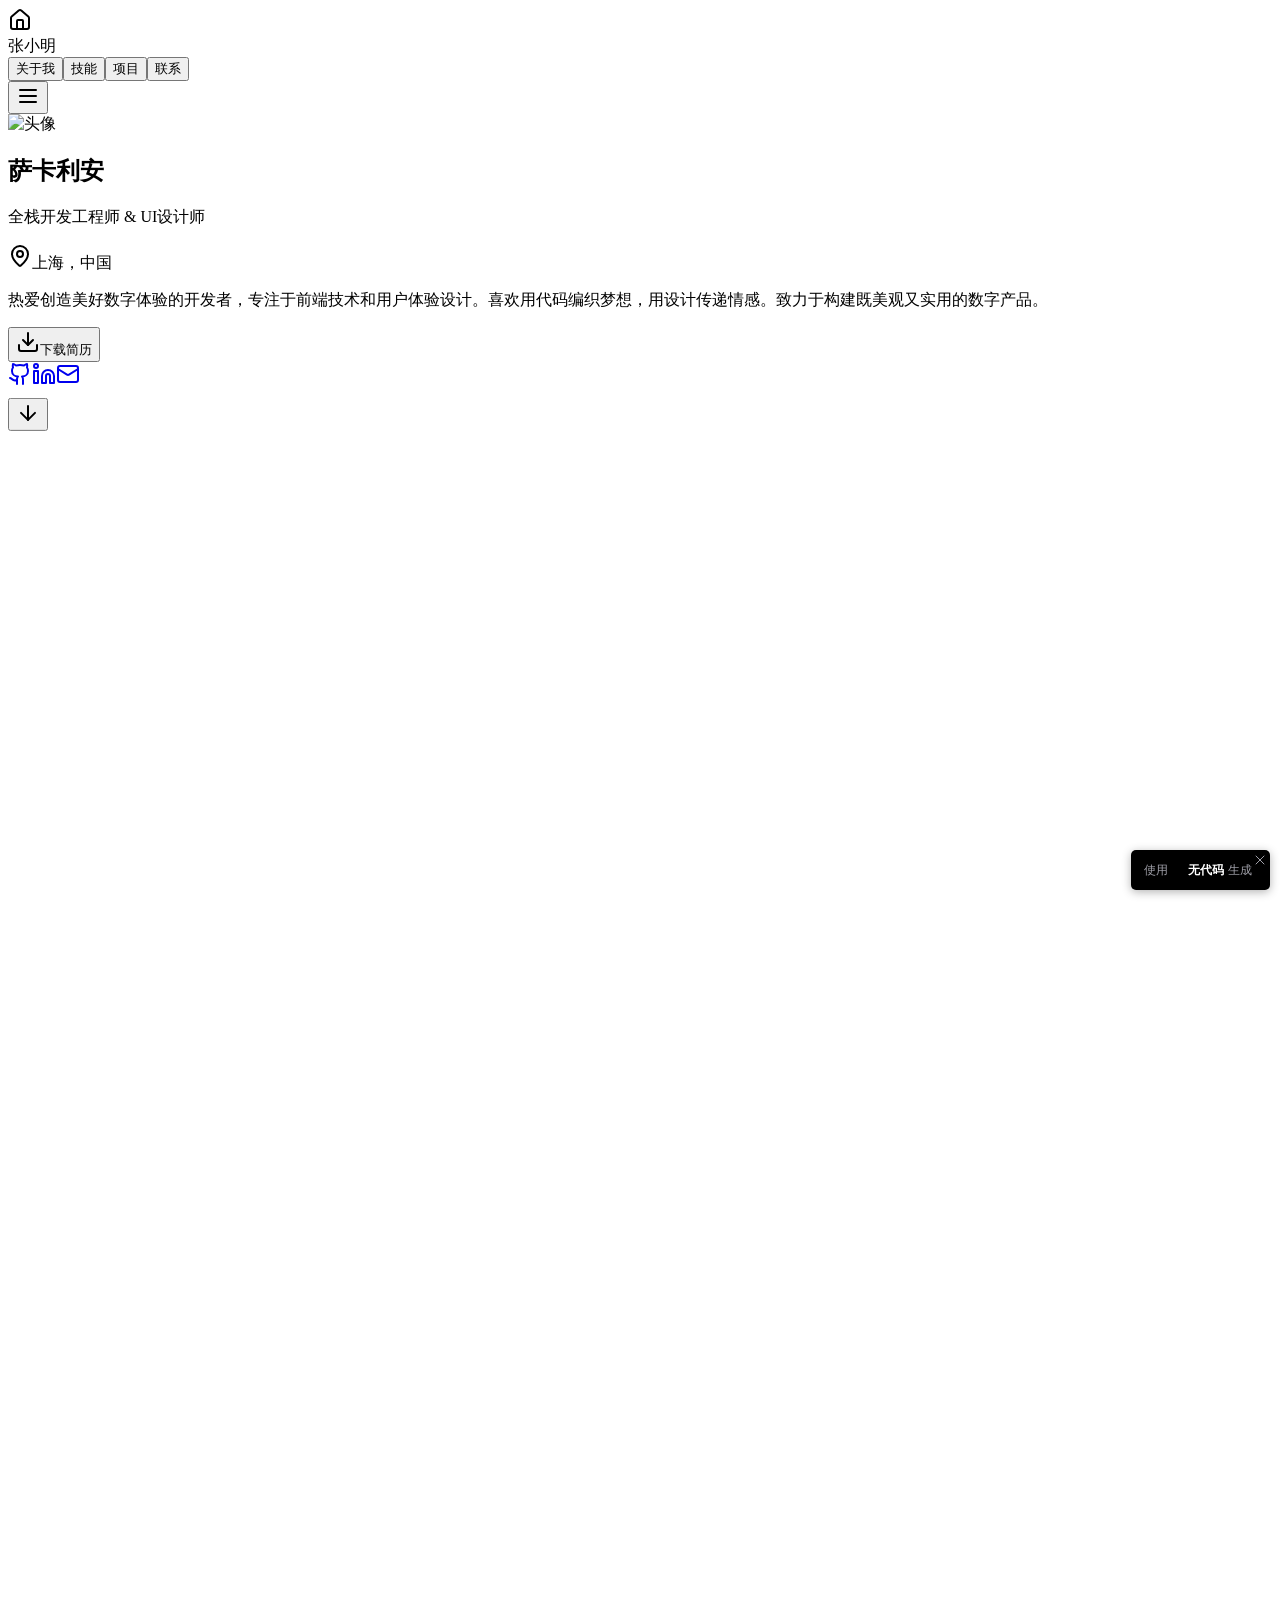
==== main/index.html @ 251f39d4 "Add files via upload" ====
<!DOCTYPE html>
<!-- saved from url=(0027)https://g4hggq.nocode.host/ -->
<html lang="zh-CN"><script id="allow-copy_script">(function agent() {
    let unlock = false
    document.addEventListener('allow_copy', (event) => {
      unlock = event.detail.unlock
    })

    const copyEvents = [
      'copy',
      'cut',
      'contextmenu',
      'selectstart',
      'mousedown',
      'mouseup',
      'mousemove',
      'keydown',
      'keypress',
      'keyup',
    ]
    const rejectOtherHandlers = (e) => {
      if (unlock) {
        e.stopPropagation()
        if (e.stopImmediatePropagation) e.stopImmediatePropagation()
      }
    }
    copyEvents.forEach((evt) => {
      document.documentElement.addEventListener(evt, rejectOtherHandlers, {
        capture: true,
      })
    })
  })()</script><head><meta http-equiv="Content-Type" content="text/html; charset=UTF-8">
    
    <meta name="viewport" content="width=device-width, initial-scale=1, maximum-scale=1, user-scalable=no, viewport-fit=cover">
    <title _msttexthash="11333855" _msthash="0">个人主页</title>
    <meta property="og:title" content="个人主页">
    <meta property="og:image" content="https://s3plus.meituan.net/nocode-external/assets/nocode-logo.png">
    <meta property="og:description" content="一句话，呈所想。作品使用 NoCode 生成。">
    <link rel="icon" type="image/png" href="./个人主页_files/nocode-logo.png">
    <link rel="apple-touch-icon" href="./个人主页_files/nocode-logo.png">
    <link rel="shortcut icon" href="./个人主页_files/nocode-logo.png">
    <script type="module" crossorigin="" src="./个人主页_files/index-BTO2nMIP.js.下载"></script>
    <link rel="stylesheet" crossorigin="" href="./个人主页_files/index-o7tXmU9t.css">
  
              <script>"use strict";!function(u,d){var t="owl",e="_Owl_",n="Owl",r="start",c="error",p="on"+c,f=u[p],h="addEventListener",l="attachEvent",v="isReady",b="dataSet";u[t]=u[t]||function(){try{u[t].q=u[t].q||[];var e=[].slice.call(arguments);e[0]===r?u[n]&&u[n][r]?u[n][r](e[1]):u[t].q.unshift(e):u[t].q.push(e)}catch(e){}},u[e]=u[e]||{preTasks:[],pageData:[],use:function(e,t){this[v]?u[n][e](t):this.preTasks.push({api:e,data:[t]})},run:function(t){if(!(t=this).runned){t.runned=!0,t[b]=[],u[p]=function(){t[v]||t[b].push({type:"jsError",data:arguments}),f&&f.apply(u,arguments)},u[h]&&u[h]("unhandledrejection",function(e){t[v]||t[b].push({type:"jsError",data:[e]})});var e=function(e){!t[v]&&e&&t[b].push({type:"resError",data:[e]})};u[h]?u[h](c,e,!0):u[l]&&u[l](p,e);var n="MutationObserver",r=u[n]||u["WebKit"+n]||u["Moz"+n],a=u.performance||u.WebKitPerformance,s="disableMutaObserver";if(r&&a&&a.now)try{var i=-1,o=u.navigator.userAgent;-1<o.indexOf("compatible")&&-1<o.indexOf("MSIE")?(new RegExp("MSIE (\d+\.\d+);").test(o),i=parseFloat(RegExp.$1)):-1<o.indexOf("Trident")&&-1<o.indexOf("rv:11.0")&&(i=11),-1!==i&&i<=11?t[s]=!0:(t.observer=new r(function(e){t.pageData.push({mutations:e,startTime:a.now()})})).observe(d,{childList:!0,subtree:!0})}catch(e){}else t[s]=!0}}},u[e].runned||u[e].run()}(window,document);</script>
              
    <script>
    window.NOCODE_ARTWORK_INFO = {
    deployEnv: 'prod',
    chatId: 'ge3ew1sst5ifjqzf',
    artworkDeployId: 'g4hggq_fe7e3ac',
    distributionMode: 'external'
    };
    </script>
<script src="./个人主页_files/nocode-runtime.js.下载"></script><style type="text/css">:where(html[dir="ltr"]),:where([data-sonner-toaster][dir="ltr"]){--toast-icon-margin-start: -3px;--toast-icon-margin-end: 4px;--toast-svg-margin-start: -1px;--toast-svg-margin-end: 0px;--toast-button-margin-start: auto;--toast-button-margin-end: 0;--toast-close-button-start: 0;--toast-close-button-end: unset;--toast-close-button-transform: translate(-35%, -35%)}:where(html[dir="rtl"]),:where([data-sonner-toaster][dir="rtl"]){--toast-icon-margin-start: 4px;--toast-icon-margin-end: -3px;--toast-svg-margin-start: 0px;--toast-svg-margin-end: -1px;--toast-button-margin-start: 0;--toast-button-margin-end: auto;--toast-close-button-start: unset;--toast-close-button-end: 0;--toast-close-button-transform: translate(35%, -35%)}:where([data-sonner-toaster]){position:fixed;width:var(--width);font-family:ui-sans-serif,system-ui,-apple-system,BlinkMacSystemFont,Segoe UI,Roboto,Helvetica Neue,Arial,Noto Sans,sans-serif,Apple Color Emoji,Segoe UI Emoji,Segoe UI Symbol,Noto Color Emoji;--gray1: hsl(0, 0%, 99%);--gray2: hsl(0, 0%, 97.3%);--gray3: hsl(0, 0%, 95.1%);--gray4: hsl(0, 0%, 93%);--gray5: hsl(0, 0%, 90.9%);--gray6: hsl(0, 0%, 88.7%);--gray7: hsl(0, 0%, 85.8%);--gray8: hsl(0, 0%, 78%);--gray9: hsl(0, 0%, 56.1%);--gray10: hsl(0, 0%, 52.3%);--gray11: hsl(0, 0%, 43.5%);--gray12: hsl(0, 0%, 9%);--border-radius: 8px;box-sizing:border-box;padding:0;margin:0;list-style:none;outline:none;z-index:999999999;transition:transform .4s ease}:where([data-sonner-toaster][data-lifted="true"]){transform:translateY(-10px)}@media (hover: none) and (pointer: coarse){:where([data-sonner-toaster][data-lifted="true"]){transform:none}}:where([data-sonner-toaster][data-x-position="right"]){right:var(--offset-right)}:where([data-sonner-toaster][data-x-position="left"]){left:var(--offset-left)}:where([data-sonner-toaster][data-x-position="center"]){left:50%;transform:translate(-50%)}:where([data-sonner-toaster][data-y-position="top"]){top:var(--offset-top)}:where([data-sonner-toaster][data-y-position="bottom"]){bottom:var(--offset-bottom)}:where([data-sonner-toast]){--y: translateY(100%);--lift-amount: calc(var(--lift) * var(--gap));z-index:var(--z-index);position:absolute;opacity:0;transform:var(--y);filter:blur(0);touch-action:none;transition:transform .4s,opacity .4s,height .4s,box-shadow .2s;box-sizing:border-box;outline:none;overflow-wrap:anywhere}:where([data-sonner-toast][data-styled="true"]){padding:16px;background:var(--normal-bg);border:1px solid var(--normal-border);color:var(--normal-text);border-radius:var(--border-radius);box-shadow:0 4px 12px #0000001a;width:var(--width);font-size:13px;display:flex;align-items:center;gap:6px}:where([data-sonner-toast]:focus-visible){box-shadow:0 4px 12px #0000001a,0 0 0 2px #0003}:where([data-sonner-toast][data-y-position="top"]){top:0;--y: translateY(-100%);--lift: 1;--lift-amount: calc(1 * var(--gap))}:where([data-sonner-toast][data-y-position="bottom"]){bottom:0;--y: translateY(100%);--lift: -1;--lift-amount: calc(var(--lift) * var(--gap))}:where([data-sonner-toast]) :where([data-description]){font-weight:400;line-height:1.4;color:inherit}:where([data-sonner-toast]) :where([data-title]){font-weight:500;line-height:1.5;color:inherit}:where([data-sonner-toast]) :where([data-icon]){display:flex;height:16px;width:16px;position:relative;justify-content:flex-start;align-items:center;flex-shrink:0;margin-left:var(--toast-icon-margin-start);margin-right:var(--toast-icon-margin-end)}:where([data-sonner-toast][data-promise="true"]) :where([data-icon])>svg{opacity:0;transform:scale(.8);transform-origin:center;animation:sonner-fade-in .3s ease forwards}:where([data-sonner-toast]) :where([data-icon])>*{flex-shrink:0}:where([data-sonner-toast]) :where([data-icon]) svg{margin-left:var(--toast-svg-margin-start);margin-right:var(--toast-svg-margin-end)}:where([data-sonner-toast]) :where([data-content]){display:flex;flex-direction:column;gap:2px}[data-sonner-toast][data-styled=true] [data-button]{border-radius:4px;padding-left:8px;padding-right:8px;height:24px;font-size:12px;color:var(--normal-bg);background:var(--normal-text);margin-left:var(--toast-button-margin-start);margin-right:var(--toast-button-margin-end);border:none;cursor:pointer;outline:none;display:flex;align-items:center;flex-shrink:0;transition:opacity .4s,box-shadow .2s}:where([data-sonner-toast]) :where([data-button]):focus-visible{box-shadow:0 0 0 2px #0006}:where([data-sonner-toast]) :where([data-button]):first-of-type{margin-left:var(--toast-button-margin-start);margin-right:var(--toast-button-margin-end)}:where([data-sonner-toast]) :where([data-cancel]){color:var(--normal-text);background:rgba(0,0,0,.08)}:where([data-sonner-toast][data-theme="dark"]) :where([data-cancel]){background:rgba(255,255,255,.3)}:where([data-sonner-toast]) :where([data-close-button]){position:absolute;left:var(--toast-close-button-start);right:var(--toast-close-button-end);top:0;height:20px;width:20px;display:flex;justify-content:center;align-items:center;padding:0;color:var(--gray12);border:1px solid var(--gray4);transform:var(--toast-close-button-transform);border-radius:50%;cursor:pointer;z-index:1;transition:opacity .1s,background .2s,border-color .2s}[data-sonner-toast] [data-close-button]{background:var(--gray1)}:where([data-sonner-toast]) :where([data-close-button]):focus-visible{box-shadow:0 4px 12px #0000001a,0 0 0 2px #0003}:where([data-sonner-toast]) :where([data-disabled="true"]){cursor:not-allowed}:where([data-sonner-toast]):hover :where([data-close-button]):hover{background:var(--gray2);border-color:var(--gray5)}:where([data-sonner-toast][data-swiping="true"]):before{content:"";position:absolute;left:-50%;right:-50%;height:100%;z-index:-1}:where([data-sonner-toast][data-y-position="top"][data-swiping="true"]):before{bottom:50%;transform:scaleY(3) translateY(50%)}:where([data-sonner-toast][data-y-position="bottom"][data-swiping="true"]):before{top:50%;transform:scaleY(3) translateY(-50%)}:where([data-sonner-toast][data-swiping="false"][data-removed="true"]):before{content:"";position:absolute;inset:0;transform:scaleY(2)}:where([data-sonner-toast]):after{content:"";position:absolute;left:0;height:calc(var(--gap) + 1px);bottom:100%;width:100%}:where([data-sonner-toast][data-mounted="true"]){--y: translateY(0);opacity:1}:where([data-sonner-toast][data-expanded="false"][data-front="false"]){--scale: var(--toasts-before) * .05 + 1;--y: translateY(calc(var(--lift-amount) * var(--toasts-before))) scale(calc(-1 * var(--scale)));height:var(--front-toast-height)}:where([data-sonner-toast])>*{transition:opacity .4s}:where([data-sonner-toast][data-expanded="false"][data-front="false"][data-styled="true"])>*{opacity:0}:where([data-sonner-toast][data-visible="false"]){opacity:0;pointer-events:none}:where([data-sonner-toast][data-mounted="true"][data-expanded="true"]){--y: translateY(calc(var(--lift) * var(--offset)));height:var(--initial-height)}:where([data-sonner-toast][data-removed="true"][data-front="true"][data-swipe-out="false"]){--y: translateY(calc(var(--lift) * -100%));opacity:0}:where([data-sonner-toast][data-removed="true"][data-front="false"][data-swipe-out="false"][data-expanded="true"]){--y: translateY(calc(var(--lift) * var(--offset) + var(--lift) * -100%));opacity:0}:where([data-sonner-toast][data-removed="true"][data-front="false"][data-swipe-out="false"][data-expanded="false"]){--y: translateY(40%);opacity:0;transition:transform .5s,opacity .2s}:where([data-sonner-toast][data-removed="true"][data-front="false"]):before{height:calc(var(--initial-height) + 20%)}[data-sonner-toast][data-swiping=true]{transform:var(--y) translateY(var(--swipe-amount-y, 0px)) translate(var(--swipe-amount-x, 0px));transition:none}[data-sonner-toast][data-swiped=true]{user-select:none}[data-sonner-toast][data-swipe-out=true][data-y-position=bottom],[data-sonner-toast][data-swipe-out=true][data-y-position=top]{animation-duration:.2s;animation-timing-function:ease-out;animation-fill-mode:forwards}[data-sonner-toast][data-swipe-out=true][data-swipe-direction=left]{animation-name:swipe-out-left}[data-sonner-toast][data-swipe-out=true][data-swipe-direction=right]{animation-name:swipe-out-right}[data-sonner-toast][data-swipe-out=true][data-swipe-direction=up]{animation-name:swipe-out-up}[data-sonner-toast][data-swipe-out=true][data-swipe-direction=down]{animation-name:swipe-out-down}@keyframes swipe-out-left{0%{transform:var(--y) translate(var(--swipe-amount-x));opacity:1}to{transform:var(--y) translate(calc(var(--swipe-amount-x) - 100%));opacity:0}}@keyframes swipe-out-right{0%{transform:var(--y) translate(var(--swipe-amount-x));opacity:1}to{transform:var(--y) translate(calc(var(--swipe-amount-x) + 100%));opacity:0}}@keyframes swipe-out-up{0%{transform:var(--y) translateY(var(--swipe-amount-y));opacity:1}to{transform:var(--y) translateY(calc(var(--swipe-amount-y) - 100%));opacity:0}}@keyframes swipe-out-down{0%{transform:var(--y) translateY(var(--swipe-amount-y));opacity:1}to{transform:var(--y) translateY(calc(var(--swipe-amount-y) + 100%));opacity:0}}@media (max-width: 600px){[data-sonner-toaster]{position:fixed;right:var(--mobile-offset-right);left:var(--mobile-offset-left);width:100%}[data-sonner-toaster][dir=rtl]{left:calc(var(--mobile-offset-left) * -1)}[data-sonner-toaster] [data-sonner-toast]{left:0;right:0;width:calc(100% - var(--mobile-offset-left) * 2)}[data-sonner-toaster][data-x-position=left]{left:var(--mobile-offset-left)}[data-sonner-toaster][data-y-position=bottom]{bottom:var(--mobile-offset-bottom)}[data-sonner-toaster][data-y-position=top]{top:var(--mobile-offset-top)}[data-sonner-toaster][data-x-position=center]{left:var(--mobile-offset-left);right:var(--mobile-offset-right);transform:none}}[data-sonner-toaster][data-theme=light]{--normal-bg: #fff;--normal-border: var(--gray4);--normal-text: var(--gray12);--success-bg: hsl(143, 85%, 96%);--success-border: hsl(145, 92%, 91%);--success-text: hsl(140, 100%, 27%);--info-bg: hsl(208, 100%, 97%);--info-border: hsl(221, 91%, 91%);--info-text: hsl(210, 92%, 45%);--warning-bg: hsl(49, 100%, 97%);--warning-border: hsl(49, 91%, 91%);--warning-text: hsl(31, 92%, 45%);--error-bg: hsl(359, 100%, 97%);--error-border: hsl(359, 100%, 94%);--error-text: hsl(360, 100%, 45%)}[data-sonner-toaster][data-theme=light] [data-sonner-toast][data-invert=true]{--normal-bg: #000;--normal-border: hsl(0, 0%, 20%);--normal-text: var(--gray1)}[data-sonner-toaster][data-theme=dark] [data-sonner-toast][data-invert=true]{--normal-bg: #fff;--normal-border: var(--gray3);--normal-text: var(--gray12)}[data-sonner-toaster][data-theme=dark]{--normal-bg: #000;--normal-bg-hover: hsl(0, 0%, 12%);--normal-border: hsl(0, 0%, 20%);--normal-border-hover: hsl(0, 0%, 25%);--normal-text: var(--gray1);--success-bg: hsl(150, 100%, 6%);--success-border: hsl(147, 100%, 12%);--success-text: hsl(150, 86%, 65%);--info-bg: hsl(215, 100%, 6%);--info-border: hsl(223, 100%, 12%);--info-text: hsl(216, 87%, 65%);--warning-bg: hsl(64, 100%, 6%);--warning-border: hsl(60, 100%, 12%);--warning-text: hsl(46, 87%, 65%);--error-bg: hsl(358, 76%, 10%);--error-border: hsl(357, 89%, 16%);--error-text: hsl(358, 100%, 81%)}[data-sonner-toaster][data-theme=dark] [data-sonner-toast] [data-close-button]{background:var(--normal-bg);border-color:var(--normal-border);color:var(--normal-text)}[data-sonner-toaster][data-theme=dark] [data-sonner-toast] [data-close-button]:hover{background:var(--normal-bg-hover);border-color:var(--normal-border-hover)}[data-rich-colors=true][data-sonner-toast][data-type=success],[data-rich-colors=true][data-sonner-toast][data-type=success] [data-close-button]{background:var(--success-bg);border-color:var(--success-border);color:var(--success-text)}[data-rich-colors=true][data-sonner-toast][data-type=info],[data-rich-colors=true][data-sonner-toast][data-type=info] [data-close-button]{background:var(--info-bg);border-color:var(--info-border);color:var(--info-text)}[data-rich-colors=true][data-sonner-toast][data-type=warning],[data-rich-colors=true][data-sonner-toast][data-type=warning] [data-close-button]{background:var(--warning-bg);border-color:var(--warning-border);color:var(--warning-text)}[data-rich-colors=true][data-sonner-toast][data-type=error],[data-rich-colors=true][data-sonner-toast][data-type=error] [data-close-button]{background:var(--error-bg);border-color:var(--error-border);color:var(--error-text)}.sonner-loading-wrapper{--size: 16px;height:var(--size);width:var(--size);position:absolute;inset:0;z-index:10}.sonner-loading-wrapper[data-visible=false]{transform-origin:center;animation:sonner-fade-out .2s ease forwards}.sonner-spinner{position:relative;top:50%;left:50%;height:var(--size);width:var(--size)}.sonner-loading-bar{animation:sonner-spin 1.2s linear infinite;background:var(--gray11);border-radius:6px;height:8%;left:-10%;position:absolute;top:-3.9%;width:24%}.sonner-loading-bar:nth-child(1){animation-delay:-1.2s;transform:rotate(.0001deg) translate(146%)}.sonner-loading-bar:nth-child(2){animation-delay:-1.1s;transform:rotate(30deg) translate(146%)}.sonner-loading-bar:nth-child(3){animation-delay:-1s;transform:rotate(60deg) translate(146%)}.sonner-loading-bar:nth-child(4){animation-delay:-.9s;transform:rotate(90deg) translate(146%)}.sonner-loading-bar:nth-child(5){animation-delay:-.8s;transform:rotate(120deg) translate(146%)}.sonner-loading-bar:nth-child(6){animation-delay:-.7s;transform:rotate(150deg) translate(146%)}.sonner-loading-bar:nth-child(7){animation-delay:-.6s;transform:rotate(180deg) translate(146%)}.sonner-loading-bar:nth-child(8){animation-delay:-.5s;transform:rotate(210deg) translate(146%)}.sonner-loading-bar:nth-child(9){animation-delay:-.4s;transform:rotate(240deg) translate(146%)}.sonner-loading-bar:nth-child(10){animation-delay:-.3s;transform:rotate(270deg) translate(146%)}.sonner-loading-bar:nth-child(11){animation-delay:-.2s;transform:rotate(300deg) translate(146%)}.sonner-loading-bar:nth-child(12){animation-delay:-.1s;transform:rotate(330deg) translate(146%)}@keyframes sonner-fade-in{0%{opacity:0;transform:scale(.8)}to{opacity:1;transform:scale(1)}}@keyframes sonner-fade-out{0%{opacity:1;transform:scale(1)}to{opacity:0;transform:scale(.8)}}@keyframes sonner-spin{0%{opacity:1}to{opacity:.15}}@media (prefers-reduced-motion){[data-sonner-toast],[data-sonner-toast]>*,.sonner-loading-bar{transition:none!important;animation:none!important}}.sonner-loader{position:absolute;top:50%;left:50%;transform:translate(-50%,-50%);transform-origin:center;transition:opacity .2s,transform .2s}.sonner-loader[data-visible=false]{opacity:0;transform:scale(.8) translate(-50%,-50%)}
</style><style data-id="immersive-translate-input-injected-css">.immersive-translate-input {
  position: absolute;
  top: 0;
  right: 0;
  left: 0;
  bottom: 0;
  z-index: 2147483647;
  display: flex;
  justify-content: center;
  align-items: center;
}
.immersive-translate-attach-loading::after {
  content: " ";

  --loading-color: #f78fb6;
  width: 6px;
  height: 6px;
  border-radius: 50%;
  display: block;
  margin: 12px auto;
  position: relative;
  color: white;
  left: -100px;
  box-sizing: border-box;
  animation: immersiveTranslateShadowRolling 1.5s linear infinite;

  position: absolute;
  top: 50%;
  left: 50%;
  transform: translate(-2000%, -50%);
  z-index: 100;
}

.immersive-translate-loading-spinner {
  vertical-align: middle !important;
  width: 10px !important;
  height: 10px !important;
  display: inline-block !important;
  margin: 0 4px !important;
  border: 2px rgba(221, 244, 255, 0.6) solid !important;
  border-top: 2px rgba(0, 0, 0, 0.375) solid !important;
  border-left: 2px rgba(0, 0, 0, 0.375) solid !important;
  border-radius: 50% !important;
  padding: 0 !important;
  -webkit-animation: immersive-translate-loading-animation 0.6s infinite linear !important;
  animation: immersive-translate-loading-animation 0.6s infinite linear !important;
}

@-webkit-keyframes immersive-translate-loading-animation {
  from {
    -webkit-transform: rotate(0deg);
  }

  to {
    -webkit-transform: rotate(359deg);
  }
}

@keyframes immersive-translate-loading-animation {
  from {
    transform: rotate(0deg);
  }

  to {
    transform: rotate(359deg);
  }
}

.immersive-translate-input-loading {
  --loading-color: #f78fb6;
  width: 6px;
  height: 6px;
  border-radius: 50%;
  display: block;
  margin: 12px auto;
  position: relative;
  color: white;
  left: -100px;
  box-sizing: border-box;
  animation: immersiveTranslateShadowRolling 1.5s linear infinite;
}

@keyframes immersiveTranslateShadowRolling {
  0% {
    box-shadow: 0px 0 rgba(255, 255, 255, 0), 0px 0 rgba(255, 255, 255, 0),
      0px 0 rgba(255, 255, 255, 0), 0px 0 rgba(255, 255, 255, 0);
  }

  12% {
    box-shadow: 100px 0 var(--loading-color), 0px 0 rgba(255, 255, 255, 0),
      0px 0 rgba(255, 255, 255, 0), 0px 0 rgba(255, 255, 255, 0);
  }

  25% {
    box-shadow: 110px 0 var(--loading-color), 100px 0 var(--loading-color),
      0px 0 rgba(255, 255, 255, 0), 0px 0 rgba(255, 255, 255, 0);
  }

  36% {
    box-shadow: 120px 0 var(--loading-color), 110px 0 var(--loading-color),
      100px 0 var(--loading-color), 0px 0 rgba(255, 255, 255, 0);
  }

  50% {
    box-shadow: 130px 0 var(--loading-color), 120px 0 var(--loading-color),
      110px 0 var(--loading-color), 100px 0 var(--loading-color);
  }

  62% {
    box-shadow: 200px 0 rgba(255, 255, 255, 0), 130px 0 var(--loading-color),
      120px 0 var(--loading-color), 110px 0 var(--loading-color);
  }

  75% {
    box-shadow: 200px 0 rgba(255, 255, 255, 0), 200px 0 rgba(255, 255, 255, 0),
      130px 0 var(--loading-color), 120px 0 var(--loading-color);
  }

  87% {
    box-shadow: 200px 0 rgba(255, 255, 255, 0), 200px 0 rgba(255, 255, 255, 0),
      200px 0 rgba(255, 255, 255, 0), 130px 0 var(--loading-color);
  }

  100% {
    box-shadow: 200px 0 rgba(255, 255, 255, 0), 200px 0 rgba(255, 255, 255, 0),
      200px 0 rgba(255, 255, 255, 0), 200px 0 rgba(255, 255, 255, 0);
  }
}

.immersive-translate-modal {
  position: fixed;
  z-index: 2147483647;
  left: 0;
  top: 0;
  width: 100%;
  height: 100%;
  overflow: auto;
  background-color: rgb(0, 0, 0);
  background-color: rgba(0, 0, 0, 0.4);
  font-size: 15px;
}

.immersive-translate-modal-content {
  background-color: #fefefe;
  margin: 10% auto;
  padding: 40px 24px 24px;
  border-radius: 12px;
  width: 350px;
  font-family: system-ui, -apple-system, "Segoe UI", "Roboto", "Ubuntu",
    "Cantarell", "Noto Sans", sans-serif, "Apple Color Emoji", "Segoe UI Emoji",
    "Segoe UI Symbol", "Noto Color Emoji";
  position: relative;
}

@media screen and (max-width: 768px) {
  .immersive-translate-modal-content {
    margin: 25% auto !important;
  }
}

@media screen and (max-width: 480px) {
  .immersive-translate-modal-content {
    width: 80vw !important;
    margin: 20vh auto !important;
    padding: 20px 12px 12px !important;
  }

  .immersive-translate-modal-title {
    font-size: 14px !important;
  }

  .immersive-translate-modal-body {
    font-size: 13px !important;
    max-height: 60vh !important;
  }

  .immersive-translate-btn {
    font-size: 13px !important;
    padding: 8px 16px !important;
    margin: 0 4px !important;
  }

  .immersive-translate-modal-footer {
    gap: 6px !important;
    margin-top: 16px !important;
  }
}

.immersive-translate-modal .immersive-translate-modal-content-in-input {
  max-width: 500px;
}
.immersive-translate-modal-content-in-input .immersive-translate-modal-body {
  text-align: left;
  max-height: unset;
}

.immersive-translate-modal-title {
  text-align: center;
  font-size: 16px;
  font-weight: 700;
  color: #333333;
}

.immersive-translate-modal-body {
  text-align: center;
  font-size: 14px;
  font-weight: 400;
  color: #333333;
  margin-top: 24px;
}

@media screen and (max-width: 768px) {
  .immersive-translate-modal-body {
    max-height: 250px;
    overflow-y: auto;
  }
}

.immersive-translate-close {
  color: #666666;
  position: absolute;
  right: 16px;
  top: 16px;
  font-size: 20px;
  font-weight: bold;
}

.immersive-translate-close:hover,
.immersive-translate-close:focus {
  text-decoration: none;
  cursor: pointer;
}

.immersive-translate-modal-footer {
  display: flex;
  justify-content: center;
  flex-wrap: wrap;
  margin-top: 24px;
}

.immersive-translate-btn {
  width: fit-content;
  color: #fff;
  background-color: #ea4c89;
  border: none;
  font-size: 14px;
  margin: 0 8px;
  padding: 9px 30px;
  border-radius: 5px;
  display: flex;
  align-items: center;
  justify-content: center;
  cursor: pointer;
  transition: background-color 0.3s ease;
}

.immersive-translate-btn-container {
  display: flex;
  flex-direction: column;
  align-items: center;
  justify-content: center;
  gap: 8px;
}

.immersive-translate-btn:hover {
  background-color: #f082ac;
}
.immersive-translate-btn:disabled {
  opacity: 0.6;
  cursor: not-allowed;
}
.immersive-translate-btn:disabled:hover {
  background-color: #ea4c89;
}

.immersive-translate-link-btn {
  background-color: transparent;
  color: #ea4c89;
  border: none;
  cursor: pointer;
  height: 30px;
  line-height: 30px;
}

.immersive-translate-cancel-btn {
  /* gray color */
  background-color: rgb(89, 107, 120);
}

.immersive-translate-cancel-btn:hover {
  background-color: hsl(205, 20%, 32%);
}

.immersive-translate-action-btn {
  background-color: transparent;
  color: #ea4c89;
  border: 1px solid #ea4c89;
}

.immersive-translate-btn svg {
  margin-right: 5px;
}

.immersive-translate-link {
  cursor: pointer;
  user-select: none;
  -webkit-user-drag: none;
  text-decoration: none;
  color: #ea4c89;
  -webkit-tap-highlight-color: rgba(0, 0, 0, 0.1);
}

.immersive-translate-primary-link {
  cursor: pointer;
  user-select: none;
  -webkit-user-drag: none;
  text-decoration: none;
  color: #ea4c89;
  -webkit-tap-highlight-color: rgba(0, 0, 0, 0.1);
}

.immersive-translate-modal input[type="radio"] {
  margin: 0 6px;
  cursor: pointer;
}

.immersive-translate-modal label {
  cursor: pointer;
}

.immersive-translate-close-action {
  position: absolute;
  top: 2px;
  right: 0px;
  cursor: pointer;
}

.imt-primary-button {
  display: flex;
  padding: 12px 80px;
  justify-content: center;
  align-items: center;
  gap: 8px;
  border-radius: 8px;
  background: #ea4c89;
  color: #fff;
  font-size: 16px;
  font-style: normal;
  font-weight: 700;
  line-height: 24px;
  border: none;
  cursor: pointer;
}

.imt-retry-text {
  color: #999;
  text-align: center;
  font-size: 14px;
  font-style: normal;
  font-weight: 400;
  line-height: 21px;
  cursor: pointer;
}

.imt-action-container {
  display: flex;
  flex-direction: column;
  gap: 12px;
}

.imt-modal-content-text {
  text-align: left;
  color: #333;
  font-size: 16px;
  font-weight: 400;
  line-height: 24px;
}

.imt-linear-gradient-text {
  background: linear-gradient(90deg, #00a6ff 0%, #c369ff 52.4%, #ff4590 100%);
  background-clip: text;
  -webkit-background-clip: text;
  -webkit-text-fill-color: transparent;
}

.imt-flex-center {
  display: flex;
  align-items: center;
  justify-content: center;
}

.imt-linear-black-btn {
  border-radius: 50px;
  background: linear-gradient(66deg, #222 19%, #696969 94.25%);
  height: 48px;
  width: 100%;
  color: #fff;
  font-size: 16px;
  font-weight: 700;
  display: flex;
  align-items: center;
  cursor: pointer;
  justify-content: center;
}
</style></head>
              
  <body>
    <div id="root"><section aria-label="Notifications alt+T" tabindex="-1" aria-live="polite" aria-relevant="additions text" aria-atomic="false" _msthidden="A" _mstaria-label="361296" _msthash="1"></section><div class="min-h-screen bg-gradient-to-br from-gray-900 via-blue-900 to-purple-900"><nav class="fixed top-0 left-0 right-0 z-50 transition-all duration-300 bg-gray-900/70 backdrop-blur-md" style="transform: none;"><div class="max-w-7xl mx-auto px-4 sm:px-6 lg:px-8"><div class="flex justify-between items-center h-16"><div class="flex items-center space-x-2" tabindex="0"><div class="w-8 h-8 bg-gradient-to-r from-blue-600 to-purple-600 rounded-lg flex items-center justify-center"><svg xmlns="http://www.w3.org/2000/svg" width="24" height="24" viewBox="0 0 24 24" fill="none" stroke="currentColor" stroke-width="2" stroke-linecap="round" stroke-linejoin="round" class="lucide lucide-house w-5 h-5 text-white"><path d="M15 21v-8a1 1 0 0 0-1-1h-4a1 1 0 0 0-1 1v8"></path><path d="M3 10a2 2 0 0 1 .709-1.528l7-5.999a2 2 0 0 1 2.582 0l7 5.999A2 2 0 0 1 21 10v9a2 2 0 0 1-2 2H5a2 2 0 0 1-2-2z"></path></svg></div><span class="text-xl font-bold bg-gradient-to-r from-blue-400 to-purple-400 bg-clip-text text-transparent" _msttexthash="7723742" _msthash="131">张小明</span></div><div class="hidden md:flex space-x-1"><button class="relative px-4 py-2 rounded-lg font-medium transition-all duration-200 text-blue-400 bg-white/10" tabindex="0"><font _mstmutation="1" _msttexthash="6926166" _msthash="132">关于我</font><div class="absolute bottom-0 left-0 right-0 h-0.5 bg-gradient-to-r from-blue-400 to-purple-400" style="opacity: 1;"></div></button><button class="relative px-4 py-2 rounded-lg font-medium transition-all duration-200 text-gray-300 hover:text-blue-400 hover:bg-white/5" tabindex="0" _msttexthash="5728840" _msthash="133">技能</button><button class="relative px-4 py-2 rounded-lg font-medium transition-all duration-200 text-gray-300 hover:text-blue-400 hover:bg-white/5" tabindex="0" _msttexthash="6718387" _msthash="134">项目</button><button class="relative px-4 py-2 rounded-lg font-medium transition-all duration-200 text-gray-300 hover:text-blue-400 hover:bg-white/5" tabindex="0" _msttexthash="6317012" _msthash="135">联系</button></div><button class="md:hidden p-2 rounded-lg bg-white/10 hover:bg-white/20 transition-colors" tabindex="0"><svg xmlns="http://www.w3.org/2000/svg" width="24" height="24" viewBox="0 0 24 24" fill="none" stroke="currentColor" stroke-width="2" stroke-linecap="round" stroke-linejoin="round" class="lucide lucide-menu w-6 h-6 text-white"><line x1="4" x2="20" y1="12" y2="12"></line><line x1="4" x2="20" y1="6" y2="6"></line><line x1="4" x2="20" y1="18" y2="18"></line></svg></button></div></div></nav><main><section class="relative min-h-screen flex items-center justify-center px-4 sm:px-6 lg:px-8 overflow-hidden"><div class="absolute inset-0 bg-gradient-to-br from-gray-900 via-blue-900 to-purple-900"></div><div class="absolute inset-0 bg-gradient-to-r from-blue-600/5 to-purple-600/5"></div><div class="absolute top-20 left-10 w-20 h-20 bg-blue-200/30 rounded-full blur-xl animate-pulse"></div><div class="absolute bottom-20 right-10 w-32 h-32 bg-purple-200/30 rounded-full blur-xl animate-pulse" style="animation-delay: 1s;"></div><div class="relative z-10 text-center max-w-5xl mx-auto"><div class="mb-8" style="opacity: 1; transform: none;"><div class="relative inline-block"><div class="absolute inset-0 bg-gradient-to-r from-blue-600 to-purple-600 rounded-full blur-lg opacity-30 animate-pulse"></div><img src="./个人主页_files/search" alt="头像" class="relative w-32 h-32 sm:w-40 sm:h-40 rounded-full mx-auto object-cover border-4 border-white shadow-2xl" _mstalt="4229524" _msthash="15"></div></div><h1 class="text-4xl sm:text-5xl md:text-6xl lg:text-7xl font-bold mb-6 bg-gradient-to-r from-white via-blue-100 to-purple-100 bg-clip-text text-transparent leading-tight" style="opacity: 1; transform: none;" _msttexthash="10805743" _msthash="16">萨卡利安</h1><p class="text-xl sm:text-2xl md:text-3xl text-gray-300 mb-6 font-light" style="opacity: 1; transform: none;" _msttexthash="44935228" _msthash="17">全栈开发工程师 &amp; UI设计师</p><div class="flex items-center justify-center space-x-2 text-gray-400 mb-8" style="opacity: 1; transform: none;"><svg xmlns="http://www.w3.org/2000/svg" width="24" height="24" viewBox="0 0 24 24" fill="none" stroke="currentColor" stroke-width="2" stroke-linecap="round" stroke-linejoin="round" class="lucide lucide-map-pin w-5 h-5"><path d="M20 10c0 4.993-5.539 10.193-7.399 11.799a1 1 0 0 1-1.202 0C9.539 20.193 4 14.993 4 10a8 8 0 0 1 16 0"></path><circle cx="12" cy="10" r="3"></circle></svg><span class="text-lg" _msttexthash="18157711" _msthash="18">上海，中国</span></div><p class="text-lg sm:text-xl text-gray-300 mb-12 max-w-3xl mx-auto leading-relaxed" style="opacity: 1; transform: none;" _msttexthash="898335087" _msthash="19">热爱创造美好数字体验的开发者，专注于前端技术和用户体验设计。喜欢用代码编织梦想，用设计传递情感。致力于构建既美观又实用的数字产品。</p><div class="flex flex-col sm:flex-row gap-4 justify-center items-center mb-16" style="opacity: 1; transform: none;"><button class="px-8 py-4 bg-gradient-to-r from-blue-600 to-purple-600 text-white rounded-full font-medium hover:shadow-xl transform hover:scale-105 transition-all duration-300 flex items-center space-x-2 group" tabindex="0"><svg xmlns="http://www.w3.org/2000/svg" width="24" height="24" viewBox="0 0 24 24" fill="none" stroke="currentColor" stroke-width="2" stroke-linecap="round" stroke-linejoin="round" class="lucide lucide-download w-5 h-5 group-hover:animate-bounce"><path d="M21 15v4a2 2 0 0 1-2 2H5a2 2 0 0 1-2-2v-4"></path><polyline points="7 10 12 15 17 10"></polyline><line x1="12" x2="12" y1="15" y2="3"></line></svg><span _msttexthash="12117053" _msthash="20">下载简历</span></button><div class="flex space-x-4"><a href="https://github.com/" target="_blank" rel="noopener noreferrer" class="p-4 bg-white/10 backdrop-blur-sm rounded-full shadow-lg hover:shadow-xl transform hover:scale-110 transition-all duration-300 hover:text-gray-800" tabindex="0" style="opacity: 1; transform: none;"><svg xmlns="http://www.w3.org/2000/svg" width="24" height="24" viewBox="0 0 24 24" fill="none" stroke="currentColor" stroke-width="2" stroke-linecap="round" stroke-linejoin="round" class="lucide lucide-github w-6 h-6"><path d="M15 22v-4a4.8 4.8 0 0 0-1-3.5c3 0 6-2 6-5.5.08-1.25-.27-2.48-1-3.5.28-1.15.28-2.35 0-3.5 0 0-1 0-3 1.5-2.64-.5-5.36-.5-8 0C6 2 5 2 5 2c-.3 1.15-.3 2.35 0 3.5A5.403 5.403 0 0 0 4 9c0 3.5 3 5.5 6 5.5-.39.49-.68 1.05-.85 1.65-.17.6-.22 1.23-.15 1.85v4"></path><path d="M9 18c-4.51 2-5-2-7-2"></path></svg></a><a href="https://linkedin.com/" target="_blank" rel="noopener noreferrer" class="p-4 bg-white/10 backdrop-blur-sm rounded-full shadow-lg hover:shadow-xl transform hover:scale-110 transition-all duration-300 hover:text-blue-600" tabindex="0" style="opacity: 1; transform: none;"><svg xmlns="http://www.w3.org/2000/svg" width="24" height="24" viewBox="0 0 24 24" fill="none" stroke="currentColor" stroke-width="2" stroke-linecap="round" stroke-linejoin="round" class="lucide lucide-linkedin w-6 h-6"><path d="M16 8a6 6 0 0 1 6 6v7h-4v-7a2 2 0 0 0-2-2 2 2 0 0 0-2 2v7h-4v-7a6 6 0 0 1 6-6z"></path><rect width="4" height="12" x="2" y="9"></rect><circle cx="4" cy="4" r="2"></circle></svg></a><a href="mailto:sakalian@example.com" target="_blank" rel="noopener noreferrer" class="p-4 bg-white/10 backdrop-blur-sm rounded-full shadow-lg hover:shadow-xl transform hover:scale-110 transition-all duration-300 hover:text-red-500" tabindex="0" style="opacity: 1; transform: none;"><svg xmlns="http://www.w3.org/2000/svg" width="24" height="24" viewBox="0 0 24 24" fill="none" stroke="currentColor" stroke-width="2" stroke-linecap="round" stroke-linejoin="round" class="lucide lucide-mail w-6 h-6"><rect width="20" height="16" x="2" y="4" rx="2"></rect><path d="m22 7-8.97 5.7a1.94 1.94 0 0 1-2.06 0L2 7"></path></svg></a></div></div><div class="absolute bottom-8 left-1/2 transform -translate-x-1/2" style="opacity: 1;"><button class="p-3 bg-white/10 backdrop-blur-sm rounded-full shadow-lg hover:shadow-xl transition-all duration-300" tabindex="0" style="transform: translateY(7.88231px);"><svg xmlns="http://www.w3.org/2000/svg" width="24" height="24" viewBox="0 0 24 24" fill="none" stroke="currentColor" stroke-width="2" stroke-linecap="round" stroke-linejoin="round" class="lucide lucide-arrow-down w-6 h-6 text-gray-300"><path d="M12 5v14"></path><path d="m19 12-7 7-7-7"></path></svg></button></div></div></section><section id="skills" class="py-20 px-4 sm:px-6 lg:px-8 bg-gradient-to-br from-gray-900 via-blue-900 to-purple-900 relative overflow-hidden"><div class="absolute top-0 left-0 w-full h-full bg-gradient-to-br from-blue-900/30 to-purple-900/30"></div><div class="max-w-7xl mx-auto relative z-10"><div class="text-center mb-16"><h2 class="text-3xl sm:text-4xl md:text-5xl font-bold mb-6 bg-gradient-to-r from-blue-400 to-purple-400 bg-clip-text text-transparent" style="opacity: 0; transform: translateY(60px);" _msttexthash="13042549" _msthash="21">技能专长</h2><p class="text-lg sm:text-xl text-gray-300 max-w-3xl mx-auto leading-relaxed" style="opacity: 0; transform: translateY(60px);" _msttexthash="160591639" _msthash="22">持续学习和精进技术，致力于提供高质量的解决方案</p></div><div class="grid grid-cols-1 sm:grid-cols-2 lg:grid-cols-3 gap-6 lg:gap-8"><div class="group relative" style="opacity: 0; transform: translateY(60px);"><div class="relative bg-white/10 backdrop-blur-sm p-6 lg:p-8 rounded-2xl shadow-lg hover:shadow-2xl transition-all duration-500 group-hover:transform group-hover:scale-105 border border-white/20"><div class="absolute top-4 right-4 w-16 h-16 bg-gradient-to-r from-blue-400 to-blue-600 rounded-full opacity-20 group-hover:opacity-30 transition-opacity duration-300"></div><div class="relative mb-6"><div class="inline-flex p-4 bg-gradient-to-r from-blue-400 to-blue-600 rounded-2xl shadow-lg group-hover:shadow-xl transition-shadow duration-300"><svg xmlns="http://www.w3.org/2000/svg" width="24" height="24" viewBox="0 0 24 24" fill="none" stroke="currentColor" stroke-width="2" stroke-linecap="round" stroke-linejoin="round" class="lucide lucide-code w-8 h-8 text-white"><polyline points="16 18 22 12 16 6"></polyline><polyline points="8 6 2 12 8 18"></polyline></svg></div></div><div class="relative"><div class="flex justify-between items-center mb-4"><h3 class="text-xl font-bold text-white group-hover:text-blue-300 transition-colors duration-300" _msttexthash="4470271" _msthash="23">反应</h3><span class="text-lg font-semibold text-gray-300 bg-white/10 px-3 py-1 rounded-full"><font _mstmutation="1" _msttexthash="10699" _msthash="24">95</font>%</span></div><div class="relative"><div class="w-full bg-white/20 rounded-full h-3 overflow-hidden"><div class="h-full rounded-full bg-gradient-to-r from-blue-400 to-blue-600 relative" style="width: 0px;"><div class="absolute inset-0 bg-white/30 rounded-full animate-pulse"></div></div></div><p class="mt-3 text-sm text-gray-300 leading-relaxed" style="opacity: 0;" _msttexthash="84703320" _msthash="25">精通React生态系统，包括Hooks、Context、Redux等</p></div></div><div class="absolute inset-0 bg-gradient-to-r from-blue-600/5 to-purple-600/5 rounded-2xl opacity-0 group-hover:opacity-100 transition-opacity duration-300"></div></div></div><div class="group relative" style="opacity: 0; transform: translateY(60px);"><div class="relative bg-white/10 backdrop-blur-sm p-6 lg:p-8 rounded-2xl shadow-lg hover:shadow-2xl transition-all duration-500 group-hover:transform group-hover:scale-105 border border-white/20"><div class="absolute top-4 right-4 w-16 h-16 bg-gradient-to-r from-yellow-400 to-yellow-600 rounded-full opacity-20 group-hover:opacity-30 transition-opacity duration-300"></div><div class="relative mb-6"><div class="inline-flex p-4 bg-gradient-to-r from-yellow-400 to-yellow-600 rounded-2xl shadow-lg group-hover:shadow-xl transition-shadow duration-300"><svg xmlns="http://www.w3.org/2000/svg" width="24" height="24" viewBox="0 0 24 24" fill="none" stroke="currentColor" stroke-width="2" stroke-linecap="round" stroke-linejoin="round" class="lucide lucide-code w-8 h-8 text-white"><polyline points="16 18 22 12 16 6"></polyline><polyline points="8 6 2 12 8 18"></polyline></svg></div></div><div class="relative"><div class="flex justify-between items-center mb-4"><h3 class="text-xl font-bold text-white group-hover:text-blue-300 transition-colors duration-300" _msttexthash="154895" _msthash="26">JavaScript</h3><span class="text-lg font-semibold text-gray-300 bg-white/10 px-3 py-1 rounded-full"><font _mstmutation="1" _msttexthash="11011" _msthash="27">98</font>%</span></div><div class="relative"><div class="w-full bg-white/20 rounded-full h-3 overflow-hidden"><div class="h-full rounded-full bg-gradient-to-r from-yellow-400 to-yellow-600 relative" style="width: 0px;"><div class="absolute inset-0 bg-white/30 rounded-full animate-pulse"></div></div></div><p class="mt-3 text-sm text-gray-300 leading-relaxed" style="opacity: 0;" _msttexthash="105188720" _msthash="28">深入理解ES6+特性，异步编程和性能优化</p></div></div><div class="absolute inset-0 bg-gradient-to-r from-blue-600/5 to-purple-600/5 rounded-2xl opacity-0 group-hover:opacity-100 transition-opacity duration-300"></div></div></div><div class="group relative" style="opacity: 0; transform: translateY(60px);"><div class="relative bg-white/10 backdrop-blur-sm p-6 lg:p-8 rounded-2xl shadow-lg hover:shadow-2xl transition-all duration-500 group-hover:transform group-hover:scale-105 border border-white/20"><div class="absolute top-4 right-4 w-16 h-16 bg-gradient-to-r from-blue-500 to-blue-700 rounded-full opacity-20 group-hover:opacity-30 transition-opacity duration-300"></div><div class="relative mb-6"><div class="inline-flex p-4 bg-gradient-to-r from-blue-500 to-blue-700 rounded-2xl shadow-lg group-hover:shadow-xl transition-shadow duration-300"><svg xmlns="http://www.w3.org/2000/svg" width="24" height="24" viewBox="0 0 24 24" fill="none" stroke="currentColor" stroke-width="2" stroke-linecap="round" stroke-linejoin="round" class="lucide lucide-code w-8 h-8 text-white"><polyline points="16 18 22 12 16 6"></polyline><polyline points="8 6 2 12 8 18"></polyline></svg></div></div><div class="relative"><div class="flex justify-between items-center mb-4"><h3 class="text-xl font-bold text-white group-hover:text-blue-300 transition-colors duration-300" _msttexthash="158119" _msthash="29">TypeScript</h3><span class="text-lg font-semibold text-gray-300 bg-white/10 px-3 py-1 rounded-full"><font _mstmutation="1" _msttexthash="10179" _msthash="30">90</font>%</span></div><div class="relative"><div class="w-full bg-white/20 rounded-full h-3 overflow-hidden"><div class="h-full rounded-full bg-gradient-to-r from-blue-500 to-blue-700 relative" style="width: 0px;"><div class="absolute inset-0 bg-white/30 rounded-full animate-pulse"></div></div></div><p class="mt-3 text-sm text-gray-300 leading-relaxed" style="opacity: 0;" _msttexthash="91318513" _msthash="31">熟练使用TypeScript进行类型安全的开发</p></div></div><div class="absolute inset-0 bg-gradient-to-r from-blue-600/5 to-purple-600/5 rounded-2xl opacity-0 group-hover:opacity-100 transition-opacity duration-300"></div></div></div><div class="group relative" style="opacity: 0; transform: translateY(60px);"><div class="relative bg-white/10 backdrop-blur-sm p-6 lg:p-8 rounded-2xl shadow-lg hover:shadow-2xl transition-all duration-500 group-hover:transform group-hover:scale-105 border border-white/20"><div class="absolute top-4 right-4 w-16 h-16 bg-gradient-to-r from-green-400 to-green-600 rounded-full opacity-20 group-hover:opacity-30 transition-opacity duration-300"></div><div class="relative mb-6"><div class="inline-flex p-4 bg-gradient-to-r from-green-400 to-green-600 rounded-2xl shadow-lg group-hover:shadow-xl transition-shadow duration-300"><svg xmlns="http://www.w3.org/2000/svg" width="24" height="24" viewBox="0 0 24 24" fill="none" stroke="currentColor" stroke-width="2" stroke-linecap="round" stroke-linejoin="round" class="lucide lucide-database w-8 h-8 text-white"><ellipse cx="12" cy="5" rx="9" ry="3"></ellipse><path d="M3 5V19A9 3 0 0 0 21 19V5"></path><path d="M3 12A9 3 0 0 0 21 12"></path></svg></div></div><div class="relative"><div class="flex justify-between items-center mb-4"><h3 class="text-xl font-bold text-white group-hover:text-blue-300 transition-colors duration-300" _msttexthash="86021" _msthash="32">Node.js</h3><span class="text-lg font-semibold text-gray-300 bg-white/10 px-3 py-1 rounded-full"><font _mstmutation="1" _msttexthash="10608" _msthash="33">85</font>%</span></div><div class="relative"><div class="w-full bg-white/20 rounded-full h-3 overflow-hidden"><div class="h-full rounded-full bg-gradient-to-r from-green-400 to-green-600 relative" style="width: 0px;"><div class="absolute inset-0 bg-white/30 rounded-full animate-pulse"></div></div></div><p class="mt-3 text-sm text-gray-300 leading-relaxed" style="opacity: 0;" _msttexthash="108775173" _msthash="34">后端开发经验，RESTful API设计和数据库操作</p></div></div><div class="absolute inset-0 bg-gradient-to-r from-blue-600/5 to-purple-600/5 rounded-2xl opacity-0 group-hover:opacity-100 transition-opacity duration-300"></div></div></div><div class="group relative" style="opacity: 0; transform: translateY(60px);"><div class="relative bg-white/10 backdrop-blur-sm p-6 lg:p-8 rounded-2xl shadow-lg hover:shadow-2xl transition-all duration-500 group-hover:transform group-hover:scale-105 border border-white/20"><div class="absolute top-4 right-4 w-16 h-16 bg-gradient-to-r from-purple-400 to-purple-600 rounded-full opacity-20 group-hover:opacity-30 transition-opacity duration-300"></div><div class="relative mb-6"><div class="inline-flex p-4 bg-gradient-to-r from-purple-400 to-purple-600 rounded-2xl shadow-lg group-hover:shadow-xl transition-shadow duration-300"><svg xmlns="http://www.w3.org/2000/svg" width="24" height="24" viewBox="0 0 24 24" fill="none" stroke="currentColor" stroke-width="2" stroke-linecap="round" stroke-linejoin="round" class="lucide lucide-palette w-8 h-8 text-white"><circle cx="13.5" cy="6.5" r=".5" fill="currentColor"></circle><circle cx="17.5" cy="10.5" r=".5" fill="currentColor"></circle><circle cx="8.5" cy="7.5" r=".5" fill="currentColor"></circle><circle cx="6.5" cy="12.5" r=".5" fill="currentColor"></circle><path d="M12 2C6.5 2 2 6.5 2 12s4.5 10 10 10c.926 0 1.648-.746 1.648-1.688 0-.437-.18-.835-.437-1.125-.29-.289-.438-.652-.438-1.125a1.64 1.64 0 0 1 1.668-1.668h1.996c3.051 0 5.555-2.503 5.555-5.554C21.965 6.012 17.461 2 12 2z"></path></svg></div></div><div class="relative"><div class="flex justify-between items-center mb-4"><h3 class="text-xl font-bold text-white group-hover:text-blue-300 transition-colors duration-300" _msttexthash="11666109" _msthash="35">UI/UX设计</h3><span class="text-lg font-semibold text-gray-300 bg-white/10 px-3 py-1 rounded-full"><font _mstmutation="1" _msttexthash="10088" _msthash="36">80</font>%</span></div><div class="relative"><div class="w-full bg-white/20 rounded-full h-3 overflow-hidden"><div class="h-full rounded-full bg-gradient-to-r from-purple-400 to-purple-600 relative" style="width: 0px;"><div class="absolute inset-0 bg-white/30 rounded-full animate-pulse"></div></div></div><p class="mt-3 text-sm text-gray-300 leading-relaxed" style="opacity: 0;" _msttexthash="118911000" _msthash="37">注重用户体验，擅长创建直观美观的界面</p></div></div><div class="absolute inset-0 bg-gradient-to-r from-blue-600/5 to-purple-600/5 rounded-2xl opacity-0 group-hover:opacity-100 transition-opacity duration-300"></div></div></div><div class="group relative" style="opacity: 0; transform: translateY(60px);"><div class="relative bg-white/10 backdrop-blur-sm p-6 lg:p-8 rounded-2xl shadow-lg hover:shadow-2xl transition-all duration-500 group-hover:transform group-hover:scale-105 border border-white/20"><div class="absolute top-4 right-4 w-16 h-16 bg-gradient-to-r from-indigo-400 to-indigo-600 rounded-full opacity-20 group-hover:opacity-30 transition-opacity duration-300"></div><div class="relative mb-6"><div class="inline-flex p-4 bg-gradient-to-r from-indigo-400 to-indigo-600 rounded-2xl shadow-lg group-hover:shadow-xl transition-shadow duration-300"><svg xmlns="http://www.w3.org/2000/svg" width="24" height="24" viewBox="0 0 24 24" fill="none" stroke="currentColor" stroke-width="2" stroke-linecap="round" stroke-linejoin="round" class="lucide lucide-code w-8 h-8 text-white"><polyline points="16 18 22 12 16 6"></polyline><polyline points="8 6 2 12 8 18"></polyline></svg></div></div><div class="relative"><div class="flex justify-between items-center mb-4"><h3 class="text-xl font-bold text-white group-hover:text-blue-300 transition-colors duration-300" _msttexthash="6752382" _msthash="38">蟒蛇</h3><span class="text-lg font-semibold text-gray-300 bg-white/10 px-3 py-1 rounded-full"><font _mstmutation="1" _msttexthash="10517" _msthash="39">75</font>%</span></div><div class="relative"><div class="w-full bg-white/20 rounded-full h-3 overflow-hidden"><div class="h-full rounded-full bg-gradient-to-r from-indigo-400 to-indigo-600 relative" style="width: 0px;"><div class="absolute inset-0 bg-white/30 rounded-full animate-pulse"></div></div></div><p class="mt-3 text-sm text-gray-300 leading-relaxed" style="opacity: 0;" _msttexthash="62880584" _msthash="40">数据处理和机器学习项目经验</p></div></div><div class="absolute inset-0 bg-gradient-to-r from-blue-600/5 to-purple-600/5 rounded-2xl opacity-0 group-hover:opacity-100 transition-opacity duration-300"></div></div></div></div><div class="mt-16 grid grid-cols-2 md:grid-cols-4 gap-8 text-center"><div class="bg-white/10 backdrop-blur-sm p-6 rounded-2xl border border-white/20" style="opacity: 0; transform: translateY(60px);"><div class="text-3xl font-bold bg-gradient-to-r from-blue-400 to-purple-400 bg-clip-text text-transparent mb-2" _msttexthash="9295" _msthash="41">5+</div><div class="text-gray-300 font-medium" _msttexthash="17117971" _msthash="42">年开发经验</div></div><div class="bg-white/10 backdrop-blur-sm p-6 rounded-2xl border border-white/20" style="opacity: 0; transform: translateY(60px);"><div class="text-3xl font-bold bg-gradient-to-r from-blue-400 to-purple-400 bg-clip-text text-transparent mb-2" _msttexthash="14846" _msthash="43">50+</div><div class="text-gray-300 font-medium" _msttexthash="13268333" _msthash="44">完成项目</div></div><div class="bg-white/10 backdrop-blur-sm p-6 rounded-2xl border border-white/20" style="opacity: 0; transform: translateY(60px);"><div class="text-3xl font-bold bg-gradient-to-r from-blue-400 to-purple-400 bg-clip-text text-transparent mb-2" _msttexthash="14482" _msthash="45">10+</div><div class="text-gray-300 font-medium" _msttexthash="8157760" _msthash="46">技术栈</div></div><div class="bg-white/10 backdrop-blur-sm p-6 rounded-2xl border border-white/20" style="opacity: 0; transform: translateY(60px);"><div class="text-3xl font-bold bg-gradient-to-r from-blue-400 to-purple-400 bg-clip-text text-transparent mb-2" _msttexthash="19877" _msthash="47">100%</div><div class="text-gray-300 font-medium" _msttexthash="14765595" _msthash="48">客户满意度</div></div></div></div></section><section id="projects" class="py-20 px-4 sm:px-6 lg:px-8 bg-gradient-to-br from-gray-900 via-blue-900 to-purple-900 relative overflow-hidden"><div class="absolute top-0 left-0 w-full h-full bg-gradient-to-br from-blue-900/30 to-purple-900/30"></div><div class="max-w-7xl mx-auto relative z-10"><div class="text-center mb-16"><h2 class="text-3xl sm:text-4xl md:text-5xl font-bold mb-6 bg-gradient-to-r from-blue-400 to-purple-400 bg-clip-text text-transparent" style="opacity: 0; transform: translateY(60px);" _msttexthash="15265627" _msthash="49">精选项目</h2><p class="text-lg sm:text-xl text-gray-300 max-w-3xl mx-auto leading-relaxed" style="opacity: 0; transform: translateY(60px);" _msttexthash="262358733" _msthash="50">以下是我参与开发的一些代表性项目，展示了我在不同技术领域的专业能力</p></div><div class="grid grid-cols-1 md:grid-cols-2 lg:grid-cols-3 gap-8"><div class="group relative" style="opacity: 0; transform: translateY(60px);"><div class="relative bg-white/10 backdrop-blur-sm rounded-2xl shadow-lg hover:shadow-2xl transition-all duration-500 overflow-hidden group-hover:transform group-hover:scale-105 border border-white/20"><div class="relative overflow-hidden"><img src="./个人主页_files/search(1)" alt="智能电商平台" class="w-full h-48 sm:h-56 mx-auto object-cover group-hover:scale-110 transition-transform duration-700" _mstalt="18979688" _msthash="51"><div class="absolute inset-0 bg-gradient-to-t from-black/60 via-transparent to-transparent opacity-0 group-hover:opacity-100 transition-opacity duration-300"></div><div class="absolute inset-0 flex items-center justify-center space-x-4 opacity-0 group-hover:opacity-100 transition-opacity duration-300"><button class="p-3 bg-white/20 backdrop-blur-sm rounded-full shadow-lg hover:shadow-xl transition-all duration-300" tabindex="0"><svg xmlns="http://www.w3.org/2000/svg" width="24" height="24" viewBox="0 0 24 24" fill="none" stroke="currentColor" stroke-width="2" stroke-linecap="round" stroke-linejoin="round" class="lucide lucide-eye w-5 h-5 text-white"><path d="M2.062 12.348a1 1 0 0 1 0-.696 10.75 10.75 0 0 1 19.876 0 1 1 0 0 1 0 .696 10.75 10.75 0 0 1-19.876 0"></path><circle cx="12" cy="12" r="3"></circle></svg></button><a href="https://github.com/" target="_blank" rel="noopener noreferrer" class="p-3 bg-white/20 backdrop-blur-sm rounded-full shadow-lg hover:shadow-xl transition-all duration-300" tabindex="0"><svg xmlns="http://www.w3.org/2000/svg" width="24" height="24" viewBox="0 0 24 24" fill="none" stroke="currentColor" stroke-width="2" stroke-linecap="round" stroke-linejoin="round" class="lucide lucide-github w-5 h-5 text-white"><path d="M15 22v-4a4.8 4.8 0 0 0-1-3.5c3 0 6-2 6-5.5.08-1.25-.27-2.48-1-3.5.28-1.15.28-2.35 0-3.5 0 0-1 0-3 1.5-2.64-.5-5.36-.5-8 0C6 2 5 2 5 2c-.3 1.15-.3 2.35 0 3.5A5.403 5.403 0 0 0 4 9c0 3.5 3 5.5 6 5.5-.39.49-.68 1.05-.85 1.65-.17.6-.22 1.23-.15 1.85v4"></path><path d="M9 18c-4.51 2-5-2-7-2"></path></svg></a><a href="https://example.com/" target="_blank" rel="noopener noreferrer" class="p-3 bg-white/20 backdrop-blur-sm rounded-full shadow-lg hover:shadow-xl transition-all duration-300" tabindex="0"><svg xmlns="http://www.w3.org/2000/svg" width="24" height="24" viewBox="0 0 24 24" fill="none" stroke="currentColor" stroke-width="2" stroke-linecap="round" stroke-linejoin="round" class="lucide lucide-external-link w-5 h-5 text-white"><path d="M15 3h6v6"></path><path d="M10 14 21 3"></path><path d="M18 13v6a2 2 0 0 1-2 2H5a2 2 0 0 1-2-2V8a2 2 0 0 1 2-2h6"></path></svg></a></div></div><div class="p-6"><h3 class="text-xl font-bold mb-3 text-white group-hover:text-blue-300 transition-colors duration-300" _msttexthash="18979688" _msthash="52">智能电商平台</h3><p class="text-gray-300 mb-4 text-sm leading-relaxed line-clamp-3" _msttexthash="869984297" _msthash="53">基于React和Node.js构建的全栈电商解决方案，支持实时聊天、智能推荐、支付集成等功能。采用微服务架构，具备高可用性和可扩展性。</p><div class="flex flex-wrap gap-2 mb-4"><span class="px-3 py-1 bg-blue-500/20 text-blue-300 rounded-full text-xs font-medium hover:bg-blue-500/30 transition-colors duration-200" _msttexthash="58773" _msthash="54">React</span><span class="px-3 py-1 bg-blue-500/20 text-blue-300 rounded-full text-xs font-medium hover:bg-blue-500/30 transition-colors duration-200" _msttexthash="86021" _msthash="55">Node.js</span><span class="px-3 py-1 bg-blue-500/20 text-blue-300 rounded-full text-xs font-medium hover:bg-blue-500/30 transition-colors duration-200" _msttexthash="82446" _msthash="56">MongoDB</span><span class="px-3 py-1 bg-blue-500/20 text-blue-300 rounded-full text-xs font-medium hover:bg-blue-500/30 transition-colors duration-200" _msttexthash="59761" _msthash="57">Redis</span><span class="px-3 py-1 bg-blue-500/20 text-blue-300 rounded-full text-xs font-medium hover:bg-blue-500/30 transition-colors duration-200" _msttexthash="75452" _msthash="58">Docker</span></div><div class="flex items-center justify-between text-sm text-gray-400"><div class="flex items-center space-x-1"><svg xmlns="http://www.w3.org/2000/svg" width="24" height="24" viewBox="0 0 24 24" fill="none" stroke="currentColor" stroke-width="2" stroke-linecap="round" stroke-linejoin="round" class="lucide lucide-calendar w-4 h-4"><path d="M8 2v4"></path><path d="M16 2v4"></path><rect width="18" height="18" x="3" y="4" rx="2"></rect><path d="M3 10h18"></path></svg><span _msttexthash="44837" _msthash="59">2024.03</span></div><div class="flex items-center space-x-1"><svg xmlns="http://www.w3.org/2000/svg" width="24" height="24" viewBox="0 0 24 24" fill="none" stroke="currentColor" stroke-width="2" stroke-linecap="round" stroke-linejoin="round" class="lucide lucide-users w-4 h-4"><path d="M16 21v-2a4 4 0 0 0-4-4H6a4 4 0 0 0-4 4v2"></path><circle cx="9" cy="7" r="4"></circle><path d="M22 21v-2a4 4 0 0 0-3-3.87"></path><path d="M16 3.13a4 4 0 0 1 0 7.75"></path></svg><span _msttexthash="9699183" _msthash="60">5人团队</span></div></div></div></div></div><div class="group relative" style="opacity: 0; transform: translateY(60px);"><div class="relative bg-white/10 backdrop-blur-sm rounded-2xl shadow-lg hover:shadow-2xl transition-all duration-500 overflow-hidden group-hover:transform group-hover:scale-105 border border-white/20"><div class="relative overflow-hidden"><img src="./个人主页_files/search(2)" alt="数据可视化仪表板" class="w-full h-48 sm:h-56 mx-auto object-cover group-hover:scale-110 transition-transform duration-700" _mstalt="29026075" _msthash="61"><div class="absolute inset-0 bg-gradient-to-t from-black/60 via-transparent to-transparent opacity-0 group-hover:opacity-100 transition-opacity duration-300"></div><div class="absolute inset-0 flex items-center justify-center space-x-4 opacity-0 group-hover:opacity-100 transition-opacity duration-300"><button class="p-3 bg-white/20 backdrop-blur-sm rounded-full shadow-lg hover:shadow-xl transition-all duration-300" tabindex="0"><svg xmlns="http://www.w3.org/2000/svg" width="24" height="24" viewBox="0 0 24 24" fill="none" stroke="currentColor" stroke-width="2" stroke-linecap="round" stroke-linejoin="round" class="lucide lucide-eye w-5 h-5 text-white"><path d="M2.062 12.348a1 1 0 0 1 0-.696 10.75 10.75 0 0 1 19.876 0 1 1 0 0 1 0 .696 10.75 10.75 0 0 1-19.876 0"></path><circle cx="12" cy="12" r="3"></circle></svg></button><a href="https://github.com/" target="_blank" rel="noopener noreferrer" class="p-3 bg-white/20 backdrop-blur-sm rounded-full shadow-lg hover:shadow-xl transition-all duration-300" tabindex="0"><svg xmlns="http://www.w3.org/2000/svg" width="24" height="24" viewBox="0 0 24 24" fill="none" stroke="currentColor" stroke-width="2" stroke-linecap="round" stroke-linejoin="round" class="lucide lucide-github w-5 h-5 text-white"><path d="M15 22v-4a4.8 4.8 0 0 0-1-3.5c3 0 6-2 6-5.5.08-1.25-.27-2.48-1-3.5.28-1.15.28-2.35 0-3.5 0 0-1 0-3 1.5-2.64-.5-5.36-.5-8 0C6 2 5 2 5 2c-.3 1.15-.3 2.35 0 3.5A5.403 5.403 0 0 0 4 9c0 3.5 3 5.5 6 5.5-.39.49-.68 1.05-.85 1.65-.17.6-.22 1.23-.15 1.85v4"></path><path d="M9 18c-4.51 2-5-2-7-2"></path></svg></a><a href="https://example.com/" target="_blank" rel="noopener noreferrer" class="p-3 bg-white/20 backdrop-blur-sm rounded-full shadow-lg hover:shadow-xl transition-all duration-300" tabindex="0"><svg xmlns="http://www.w3.org/2000/svg" width="24" height="24" viewBox="0 0 24 24" fill="none" stroke="currentColor" stroke-width="2" stroke-linecap="round" stroke-linejoin="round" class="lucide lucide-external-link w-5 h-5 text-white"><path d="M15 3h6v6"></path><path d="M10 14 21 3"></path><path d="M18 13v6a2 2 0 0 1-2 2H5a2 2 0 0 1-2-2V8a2 2 0 0 1 2-2h6"></path></svg></a></div></div><div class="p-6"><h3 class="text-xl font-bold mb-3 text-white group-hover:text-blue-300 transition-colors duration-300" _msttexthash="29026075" _msthash="62">数据可视化仪表板</h3><p class="text-gray-300 mb-4 text-sm leading-relaxed line-clamp-3" _msttexthash="578813066" _msthash="63">企业级数据分析和可视化平台，支持多种图表类型、实时数据更新、自定义报表生成。提供直观的数据洞察和决策支持。</p><div class="flex flex-wrap gap-2 mb-4"><span class="px-3 py-1 bg-blue-500/20 text-blue-300 rounded-full text-xs font-medium hover:bg-blue-500/30 transition-colors duration-200" _msttexthash="47099" _msthash="64">D3.js</span><span class="px-3 py-1 bg-blue-500/20 text-blue-300 rounded-full text-xs font-medium hover:bg-blue-500/30 transition-colors duration-200" _msttexthash="58773" _msthash="65">React</span><span class="px-3 py-1 bg-blue-500/20 text-blue-300 rounded-full text-xs font-medium hover:bg-blue-500/30 transition-colors duration-200" _msttexthash="79989" _msthash="66">Python</span><span class="px-3 py-1 bg-blue-500/20 text-blue-300 rounded-full text-xs font-medium hover:bg-blue-500/30 transition-colors duration-200" _msttexthash="143650" _msthash="67">PostgreSQL</span><span class="px-3 py-1 bg-blue-500/20 text-blue-300 rounded-full text-xs font-medium hover:bg-blue-500/30 transition-colors duration-200" _msttexthash="131079" _msthash="68">WebSocket</span></div><div class="flex items-center justify-between text-sm text-gray-400"><div class="flex items-center space-x-1"><svg xmlns="http://www.w3.org/2000/svg" width="24" height="24" viewBox="0 0 24 24" fill="none" stroke="currentColor" stroke-width="2" stroke-linecap="round" stroke-linejoin="round" class="lucide lucide-calendar w-4 h-4"><path d="M8 2v4"></path><path d="M16 2v4"></path><rect width="18" height="18" x="3" y="4" rx="2"></rect><path d="M3 10h18"></path></svg><span _msttexthash="44499" _msthash="69">2024.01</span></div><div class="flex items-center space-x-1"><svg xmlns="http://www.w3.org/2000/svg" width="24" height="24" viewBox="0 0 24 24" fill="none" stroke="currentColor" stroke-width="2" stroke-linecap="round" stroke-linejoin="round" class="lucide lucide-users w-4 h-4"><path d="M16 21v-2a4 4 0 0 0-4-4H6a4 4 0 0 0-4 4v2"></path><circle cx="9" cy="7" r="4"></circle><path d="M22 21v-2a4 4 0 0 0-3-3.87"></path><path d="M16 3.13a4 4 0 0 1 0 7.75"></path></svg><span _msttexthash="9699001" _msthash="70">3人团队</span></div></div></div></div></div><div class="group relative" style="opacity: 0; transform: translateY(60px);"><div class="relative bg-white/10 backdrop-blur-sm rounded-2xl shadow-lg hover:shadow-2xl transition-all duration-500 overflow-hidden group-hover:transform group-hover:scale-105 border border-white/20"><div class="relative overflow-hidden"><img src="./个人主页_files/search(3)" alt="移动端社交应用" class="w-full h-48 sm:h-56 mx-auto object-cover group-hover:scale-110 transition-transform duration-700" _mstalt="24483940" _msthash="71"><div class="absolute inset-0 bg-gradient-to-t from-black/60 via-transparent to-transparent opacity-0 group-hover:opacity-100 transition-opacity duration-300"></div><div class="absolute inset-0 flex items-center justify-center space-x-4 opacity-0 group-hover:opacity-100 transition-opacity duration-300"><button class="p-3 bg-white/20 backdrop-blur-sm rounded-full shadow-lg hover:shadow-xl transition-all duration-300" tabindex="0"><svg xmlns="http://www.w3.org/2000/svg" width="24" height="24" viewBox="0 0 24 24" fill="none" stroke="currentColor" stroke-width="2" stroke-linecap="round" stroke-linejoin="round" class="lucide lucide-eye w-5 h-5 text-white"><path d="M2.062 12.348a1 1 0 0 1 0-.696 10.75 10.75 0 0 1 19.876 0 1 1 0 0 1 0 .696 10.75 10.75 0 0 1-19.876 0"></path><circle cx="12" cy="12" r="3"></circle></svg></button><a href="https://github.com/" target="_blank" rel="noopener noreferrer" class="p-3 bg-white/20 backdrop-blur-sm rounded-full shadow-lg hover:shadow-xl transition-all duration-300" tabindex="0"><svg xmlns="http://www.w3.org/2000/svg" width="24" height="24" viewBox="0 0 24 24" fill="none" stroke="currentColor" stroke-width="2" stroke-linecap="round" stroke-linejoin="round" class="lucide lucide-github w-5 h-5 text-white"><path d="M15 22v-4a4.8 4.8 0 0 0-1-3.5c3 0 6-2 6-5.5.08-1.25-.27-2.48-1-3.5.28-1.15.28-2.35 0-3.5 0 0-1 0-3 1.5-2.64-.5-5.36-.5-8 0C6 2 5 2 5 2c-.3 1.15-.3 2.35 0 3.5A5.403 5.403 0 0 0 4 9c0 3.5 3 5.5 6 5.5-.39.49-.68 1.05-.85 1.65-.17.6-.22 1.23-.15 1.85v4"></path><path d="M9 18c-4.51 2-5-2-7-2"></path></svg></a><a href="https://example.com/" target="_blank" rel="noopener noreferrer" class="p-3 bg-white/20 backdrop-blur-sm rounded-full shadow-lg hover:shadow-xl transition-all duration-300" tabindex="0"><svg xmlns="http://www.w3.org/2000/svg" width="24" height="24" viewBox="0 0 24 24" fill="none" stroke="currentColor" stroke-width="2" stroke-linecap="round" stroke-linejoin="round" class="lucide lucide-external-link w-5 h-5 text-white"><path d="M15 3h6v6"></path><path d="M10 14 21 3"></path><path d="M18 13v6a2 2 0 0 1-2 2H5a2 2 0 0 1-2-2V8a2 2 0 0 1 2-2h6"></path></svg></a></div></div><div class="p-6"><h3 class="text-xl font-bold mb-3 text-white group-hover:text-blue-300 transition-colors duration-300" _msttexthash="24483940" _msthash="72">移动端社交应用</h3><p class="text-gray-300 mb-4 text-sm leading-relaxed line-clamp-3" _msttexthash="535143128" _msthash="73">现代化的社交移动应用，支持实时消息、动态分享、位置服务、视频通话等功能。采用React Native开发，支持iOS和Android平台。</p><div class="flex flex-wrap gap-2 mb-4"><span class="px-3 py-1 bg-blue-500/20 text-blue-300 rounded-full text-xs font-medium hover:bg-blue-500/30 transition-colors duration-200" _msttexthash="175786" _msthash="74">React Native</span><span class="px-3 py-1 bg-blue-500/20 text-blue-300 rounded-full text-xs font-medium hover:bg-blue-500/30 transition-colors duration-200" _msttexthash="110721" _msthash="75">Firebase</span><span class="px-3 py-1 bg-blue-500/20 text-blue-300 rounded-full text-xs font-medium hover:bg-blue-500/30 transition-colors duration-200" _msttexthash="62036" _msthash="76">Redux</span><span class="px-3 py-1 bg-blue-500/20 text-blue-300 rounded-full text-xs font-medium hover:bg-blue-500/30 transition-colors duration-200" _msttexthash="63011" _msthash="77">WebRTC</span><span class="px-3 py-1 bg-blue-500/20 text-blue-300 rounded-full text-xs font-medium hover:bg-blue-500/30 transition-colors duration-200" _msttexthash="10109801" _msthash="78">Push通知</span></div><div class="flex items-center justify-between text-sm text-gray-400"><div class="flex items-center space-x-1"><svg xmlns="http://www.w3.org/2000/svg" width="24" height="24" viewBox="0 0 24 24" fill="none" stroke="currentColor" stroke-width="2" stroke-linecap="round" stroke-linejoin="round" class="lucide lucide-calendar w-4 h-4"><path d="M8 2v4"></path><path d="M16 2v4"></path><rect width="18" height="18" x="3" y="4" rx="2"></rect><path d="M3 10h18"></path></svg><span _msttexthash="44525" _msthash="79">2023.11</span></div><div class="flex items-center space-x-1"><svg xmlns="http://www.w3.org/2000/svg" width="24" height="24" viewBox="0 0 24 24" fill="none" stroke="currentColor" stroke-width="2" stroke-linecap="round" stroke-linejoin="round" class="lucide lucide-users w-4 h-4"><path d="M16 21v-2a4 4 0 0 0-4-4H6a4 4 0 0 0-4 4v2"></path><circle cx="9" cy="7" r="4"></circle><path d="M22 21v-2a4 4 0 0 0-3-3.87"></path><path d="M16 3.13a4 4 0 0 1 0 7.75"></path></svg><span _msttexthash="9699092" _msthash="80">4人团队</span></div></div></div></div></div><div class="group relative" style="opacity: 0; transform: translateY(60px);"><div class="relative bg-white/10 backdrop-blur-sm rounded-2xl shadow-lg hover:shadow-2xl transition-all duration-500 overflow-hidden group-hover:transform group-hover:scale-105 border border-white/20"><div class="relative overflow-hidden"><img src="./个人主页_files/search(4)" alt="AI智能助手" class="w-full h-48 sm:h-56 mx-auto object-cover group-hover:scale-110 transition-transform duration-700" _mstalt="14327066" _msthash="81"><div class="absolute inset-0 bg-gradient-to-t from-black/60 via-transparent to-transparent opacity-0 group-hover:opacity-100 transition-opacity duration-300"></div><div class="absolute inset-0 flex items-center justify-center space-x-4 opacity-0 group-hover:opacity-100 transition-opacity duration-300"><button class="p-3 bg-white/20 backdrop-blur-sm rounded-full shadow-lg hover:shadow-xl transition-all duration-300" tabindex="0"><svg xmlns="http://www.w3.org/2000/svg" width="24" height="24" viewBox="0 0 24 24" fill="none" stroke="currentColor" stroke-width="2" stroke-linecap="round" stroke-linejoin="round" class="lucide lucide-eye w-5 h-5 text-white"><path d="M2.062 12.348a1 1 0 0 1 0-.696 10.75 10.75 0 0 1 19.876 0 1 1 0 0 1 0 .696 10.75 10.75 0 0 1-19.876 0"></path><circle cx="12" cy="12" r="3"></circle></svg></button><a href="https://github.com/" target="_blank" rel="noopener noreferrer" class="p-3 bg-white/20 backdrop-blur-sm rounded-full shadow-lg hover:shadow-xl transition-all duration-300" tabindex="0"><svg xmlns="http://www.w3.org/2000/svg" width="24" height="24" viewBox="0 0 24 24" fill="none" stroke="currentColor" stroke-width="2" stroke-linecap="round" stroke-linejoin="round" class="lucide lucide-github w-5 h-5 text-white"><path d="M15 22v-4a4.8 4.8 0 0 0-1-3.5c3 0 6-2 6-5.5.08-1.25-.27-2.48-1-3.5.28-1.15.28-2.35 0-3.5 0 0-1 0-3 1.5-2.64-.5-5.36-.5-8 0C6 2 5 2 5 2c-.3 1.15-.3 2.35 0 3.5A5.403 5.403 0 0 0 4 9c0 3.5 3 5.5 6 5.5-.39.49-.68 1.05-.85 1.65-.17.6-.22 1.23-.15 1.85v4"></path><path d="M9 18c-4.51 2-5-2-7-2"></path></svg></a><a href="https://example.com/" target="_blank" rel="noopener noreferrer" class="p-3 bg-white/20 backdrop-blur-sm rounded-full shadow-lg hover:shadow-xl transition-all duration-300" tabindex="0"><svg xmlns="http://www.w3.org/2000/svg" width="24" height="24" viewBox="0 0 24 24" fill="none" stroke="currentColor" stroke-width="2" stroke-linecap="round" stroke-linejoin="round" class="lucide lucide-external-link w-5 h-5 text-white"><path d="M15 3h6v6"></path><path d="M10 14 21 3"></path><path d="M18 13v6a2 2 0 0 1-2 2H5a2 2 0 0 1-2-2V8a2 2 0 0 1 2-2h6"></path></svg></a></div></div><div class="p-6"><h3 class="text-xl font-bold mb-3 text-white group-hover:text-blue-300 transition-colors duration-300" _msttexthash="14327066" _msthash="82">AI智能助手</h3><p class="text-gray-300 mb-4 text-sm leading-relaxed line-clamp-3" _msttexthash="465310534" _msthash="83">基于机器学习的智能客服系统，支持自然语言处理、情感分析、智能问答等功能。提供24/7自动化客户服务。</p><div class="flex flex-wrap gap-2 mb-4"><span class="px-3 py-1 bg-blue-500/20 text-blue-300 rounded-full text-xs font-medium hover:bg-blue-500/30 transition-colors duration-200" _msttexthash="79989" _msthash="84">Python</span><span class="px-3 py-1 bg-blue-500/20 text-blue-300 rounded-full text-xs font-medium hover:bg-blue-500/30 transition-colors duration-200" _msttexthash="157508" _msthash="85">TensorFlow</span><span class="px-3 py-1 bg-blue-500/20 text-blue-300 rounded-full text-xs font-medium hover:bg-blue-500/30 transition-colors duration-200" _msttexthash="24362" _msthash="86">NLP</span><span class="px-3 py-1 bg-blue-500/20 text-blue-300 rounded-full text-xs font-medium hover:bg-blue-500/30 transition-colors duration-200" _msttexthash="79105" _msthash="87">FastAPI</span><span class="px-3 py-1 bg-blue-500/20 text-blue-300 rounded-full text-xs font-medium hover:bg-blue-500/30 transition-colors duration-200" _msttexthash="75452" _msthash="88">Docker</span></div><div class="flex items-center justify-between text-sm text-gray-400"><div class="flex items-center space-x-1"><svg xmlns="http://www.w3.org/2000/svg" width="24" height="24" viewBox="0 0 24 24" fill="none" stroke="currentColor" stroke-width="2" stroke-linecap="round" stroke-linejoin="round" class="lucide lucide-calendar w-4 h-4"><path d="M8 2v4"></path><path d="M16 2v4"></path><rect width="18" height="18" x="3" y="4" rx="2"></rect><path d="M3 10h18"></path></svg><span _msttexthash="45721" _msthash="89">2023.09</span></div><div class="flex items-center space-x-1"><svg xmlns="http://www.w3.org/2000/svg" width="24" height="24" viewBox="0 0 24 24" fill="none" stroke="currentColor" stroke-width="2" stroke-linecap="round" stroke-linejoin="round" class="lucide lucide-users w-4 h-4"><path d="M16 21v-2a4 4 0 0 0-4-4H6a4 4 0 0 0-4 4v2"></path><circle cx="9" cy="7" r="4"></circle><path d="M22 21v-2a4 4 0 0 0-3-3.87"></path><path d="M16 3.13a4 4 0 0 1 0 7.75"></path></svg><span _msttexthash="12441767" _msthash="90">个人项目</span></div></div></div></div></div><div class="group relative" style="opacity: 0; transform: translateY(60px);"><div class="relative bg-white/10 backdrop-blur-sm rounded-2xl shadow-lg hover:shadow-2xl transition-all duration-500 overflow-hidden group-hover:transform group-hover:scale-105 border border-white/20"><div class="relative overflow-hidden"><img src="./个人主页_files/search(5)" alt="区块链钱包应用" class="w-full h-48 sm:h-56 mx-auto object-cover group-hover:scale-110 transition-transform duration-700" _mstalt="25560145" _msthash="91"><div class="absolute inset-0 bg-gradient-to-t from-black/60 via-transparent to-transparent opacity-0 group-hover:opacity-100 transition-opacity duration-300"></div><div class="absolute inset-0 flex items-center justify-center space-x-4 opacity-0 group-hover:opacity-100 transition-opacity duration-300"><button class="p-3 bg-white/20 backdrop-blur-sm rounded-full shadow-lg hover:shadow-xl transition-all duration-300" tabindex="0"><svg xmlns="http://www.w3.org/2000/svg" width="24" height="24" viewBox="0 0 24 24" fill="none" stroke="currentColor" stroke-width="2" stroke-linecap="round" stroke-linejoin="round" class="lucide lucide-eye w-5 h-5 text-white"><path d="M2.062 12.348a1 1 0 0 1 0-.696 10.75 10.75 0 0 1 19.876 0 1 1 0 0 1 0 .696 10.75 10.75 0 0 1-19.876 0"></path><circle cx="12" cy="12" r="3"></circle></svg></button><a href="https://github.com/" target="_blank" rel="noopener noreferrer" class="p-3 bg-white/20 backdrop-blur-sm rounded-full shadow-lg hover:shadow-xl transition-all duration-300" tabindex="0"><svg xmlns="http://www.w3.org/2000/svg" width="24" height="24" viewBox="0 0 24 24" fill="none" stroke="currentColor" stroke-width="2" stroke-linecap="round" stroke-linejoin="round" class="lucide lucide-github w-5 h-5 text-white"><path d="M15 22v-4a4.8 4.8 0 0 0-1-3.5c3 0 6-2 6-5.5.08-1.25-.27-2.48-1-3.5.28-1.15.28-2.35 0-3.5 0 0-1 0-3 1.5-2.64-.5-5.36-.5-8 0C6 2 5 2 5 2c-.3 1.15-.3 2.35 0 3.5A5.403 5.403 0 0 0 4 9c0 3.5 3 5.5 6 5.5-.39.49-.68 1.05-.85 1.65-.17.6-.22 1.23-.15 1.85v4"></path><path d="M9 18c-4.51 2-5-2-7-2"></path></svg></a><a href="https://example.com/" target="_blank" rel="noopener noreferrer" class="p-3 bg-white/20 backdrop-blur-sm rounded-full shadow-lg hover:shadow-xl transition-all duration-300" tabindex="0"><svg xmlns="http://www.w3.org/2000/svg" width="24" height="24" viewBox="0 0 24 24" fill="none" stroke="currentColor" stroke-width="2" stroke-linecap="round" stroke-linejoin="round" class="lucide lucide-external-link w-5 h-5 text-white"><path d="M15 3h6v6"></path><path d="M10 14 21 3"></path><path d="M18 13v6a2 2 0 0 1-2 2H5a2 2 0 0 1-2-2V8a2 2 0 0 1 2-2h6"></path></svg></a></div></div><div class="p-6"><h3 class="text-xl font-bold mb-3 text-white group-hover:text-blue-300 transition-colors duration-300" _msttexthash="25560145" _msthash="92">区块链钱包应用</h3><p class="text-gray-300 mb-4 text-sm leading-relaxed line-clamp-3" _msttexthash="543892531" _msthash="93">安全可靠的数字货币钱包应用，支持多种加密货币、智能合约交互、DeFi协议集成等功能。注重安全性和用户体验。</p><div class="flex flex-wrap gap-2 mb-4"><span class="px-3 py-1 bg-blue-500/20 text-blue-300 rounded-full text-xs font-medium hover:bg-blue-500/30 transition-colors duration-200" _msttexthash="58773" _msthash="94">React</span><span class="px-3 py-1 bg-blue-500/20 text-blue-300 rounded-full text-xs font-medium hover:bg-blue-500/30 transition-colors duration-200" _msttexthash="79066" _msthash="95">Web3.js</span><span class="px-3 py-1 bg-blue-500/20 text-blue-300 rounded-full text-xs font-medium hover:bg-blue-500/30 transition-colors duration-200" _msttexthash="117689" _msthash="96">Solidity</span><span class="px-3 py-1 bg-blue-500/20 text-blue-300 rounded-full text-xs font-medium hover:bg-blue-500/30 transition-colors duration-200" _msttexthash="115310" _msthash="97">Ethereum</span><span class="px-3 py-1 bg-blue-500/20 text-blue-300 rounded-full text-xs font-medium hover:bg-blue-500/30 transition-colors duration-200" _msttexthash="108745" _msthash="98">MetaMask</span></div><div class="flex items-center justify-between text-sm text-gray-400"><div class="flex items-center space-x-1"><svg xmlns="http://www.w3.org/2000/svg" width="24" height="24" viewBox="0 0 24 24" fill="none" stroke="currentColor" stroke-width="2" stroke-linecap="round" stroke-linejoin="round" class="lucide lucide-calendar w-4 h-4"><path d="M8 2v4"></path><path d="M16 2v4"></path><rect width="18" height="18" x="3" y="4" rx="2"></rect><path d="M3 10h18"></path></svg><span _msttexthash="45383" _msthash="99">2023.07</span></div><div class="flex items-center space-x-1"><svg xmlns="http://www.w3.org/2000/svg" width="24" height="24" viewBox="0 0 24 24" fill="none" stroke="currentColor" stroke-width="2" stroke-linecap="round" stroke-linejoin="round" class="lucide lucide-users w-4 h-4"><path d="M16 21v-2a4 4 0 0 0-4-4H6a4 4 0 0 0-4 4v2"></path><circle cx="9" cy="7" r="4"></circle><path d="M22 21v-2a4 4 0 0 0-3-3.87"></path><path d="M16 3.13a4 4 0 0 1 0 7.75"></path></svg><span _msttexthash="9698910" _msthash="100">2人团队</span></div></div></div></div></div><div class="group relative" style="opacity: 0; transform: translateY(60px);"><div class="relative bg-white/10 backdrop-blur-sm rounded-2xl shadow-lg hover:shadow-2xl transition-all duration-500 overflow-hidden group-hover:transform group-hover:scale-105 border border-white/20"><div class="relative overflow-hidden"><img src="./个人主页_files/search(6)" alt="在线教育平台" class="w-full h-48 sm:h-56 mx-auto object-cover group-hover:scale-110 transition-transform duration-700" _mstalt="19533150" _msthash="101"><div class="absolute inset-0 bg-gradient-to-t from-black/60 via-transparent to-transparent opacity-0 group-hover:opacity-100 transition-opacity duration-300"></div><div class="absolute inset-0 flex items-center justify-center space-x-4 opacity-0 group-hover:opacity-100 transition-opacity duration-300"><button class="p-3 bg-white/20 backdrop-blur-sm rounded-full shadow-lg hover:shadow-xl transition-all duration-300" tabindex="0"><svg xmlns="http://www.w3.org/2000/svg" width="24" height="24" viewBox="0 0 24 24" fill="none" stroke="currentColor" stroke-width="2" stroke-linecap="round" stroke-linejoin="round" class="lucide lucide-eye w-5 h-5 text-white"><path d="M2.062 12.348a1 1 0 0 1 0-.696 10.75 10.75 0 0 1 19.876 0 1 1 0 0 1 0 .696 10.75 10.75 0 0 1-19.876 0"></path><circle cx="12" cy="12" r="3"></circle></svg></button><a href="https://github.com/" target="_blank" rel="noopener noreferrer" class="p-3 bg-white/20 backdrop-blur-sm rounded-full shadow-lg hover:shadow-xl transition-all duration-300" tabindex="0"><svg xmlns="http://www.w3.org/2000/svg" width="24" height="24" viewBox="0 0 24 24" fill="none" stroke="currentColor" stroke-width="2" stroke-linecap="round" stroke-linejoin="round" class="lucide lucide-github w-5 h-5 text-white"><path d="M15 22v-4a4.8 4.8 0 0 0-1-3.5c3 0 6-2 6-5.5.08-1.25-.27-2.48-1-3.5.28-1.15.28-2.35 0-3.5 0 0-1 0-3 1.5-2.64-.5-5.36-.5-8 0C6 2 5 2 5 2c-.3 1.15-.3 2.35 0 3.5A5.403 5.403 0 0 0 4 9c0 3.5 3 5.5 6 5.5-.39.49-.68 1.05-.85 1.65-.17.6-.22 1.23-.15 1.85v4"></path><path d="M9 18c-4.51 2-5-2-7-2"></path></svg></a><a href="https://example.com/" target="_blank" rel="noopener noreferrer" class="p-3 bg-white/20 backdrop-blur-sm rounded-full shadow-lg hover:shadow-xl transition-all duration-300" tabindex="0"><svg xmlns="http://www.w3.org/2000/svg" width="24" height="24" viewBox="0 0 24 24" fill="none" stroke="currentColor" stroke-width="2" stroke-linecap="round" stroke-linejoin="round" class="lucide lucide-external-link w-5 h-5 text-white"><path d="M15 3h6v6"></path><path d="M10 14 21 3"></path><path d="M18 13v6a2 2 0 0 1-2 2H5a2 2 0 0 1-2-2V8a2 2 0 0 1 2-2h6"></path></svg></a></div></div><div class="p-6"><h3 class="text-xl font-bold mb-3 text-white group-hover:text-blue-300 transition-colors duration-300" _msttexthash="19533150" _msthash="102">在线教育平台</h3><p class="text-gray-300 mb-4 text-sm leading-relaxed line-clamp-3" _msttexthash="560089296" _msthash="103">功能完整的在线学习平台，支持视频课程、实时互动、作业提交、成绩管理等功能。为师生提供优质的在线教学体验。</p><div class="flex flex-wrap gap-2 mb-4"><span class="px-3 py-1 bg-blue-500/20 text-blue-300 rounded-full text-xs font-medium hover:bg-blue-500/30 transition-colors duration-200" _msttexthash="70889" _msthash="104">Vue.js</span><span class="px-3 py-1 bg-blue-500/20 text-blue-300 rounded-full text-xs font-medium hover:bg-blue-500/30 transition-colors duration-200" _msttexthash="98501" _msthash="105">Express</span><span class="px-3 py-1 bg-blue-500/20 text-blue-300 rounded-full text-xs font-medium hover:bg-blue-500/30 transition-colors duration-200" _msttexthash="50700" _msthash="106">MySQL</span><span class="px-3 py-1 bg-blue-500/20 text-blue-300 rounded-full text-xs font-medium hover:bg-blue-500/30 transition-colors duration-200" _msttexthash="131079" _msthash="107">WebSocket</span><span class="px-3 py-1 bg-blue-500/20 text-blue-300 rounded-full text-xs font-medium hover:bg-blue-500/30 transition-colors duration-200" _msttexthash="71474" _msthash="108">FFmpeg</span></div><div class="flex items-center justify-between text-sm text-gray-400"><div class="flex items-center space-x-1"><svg xmlns="http://www.w3.org/2000/svg" width="24" height="24" viewBox="0 0 24 24" fill="none" stroke="currentColor" stroke-width="2" stroke-linecap="round" stroke-linejoin="round" class="lucide lucide-calendar w-4 h-4"><path d="M8 2v4"></path><path d="M16 2v4"></path><rect width="18" height="18" x="3" y="4" rx="2"></rect><path d="M3 10h18"></path></svg><span _msttexthash="45045" _msthash="109">2023.05</span></div><div class="flex items-center space-x-1"><svg xmlns="http://www.w3.org/2000/svg" width="24" height="24" viewBox="0 0 24 24" fill="none" stroke="currentColor" stroke-width="2" stroke-linecap="round" stroke-linejoin="round" class="lucide lucide-users w-4 h-4"><path d="M16 21v-2a4 4 0 0 0-4-4H6a4 4 0 0 0-4 4v2"></path><circle cx="9" cy="7" r="4"></circle><path d="M22 21v-2a4 4 0 0 0-3-3.87"></path><path d="M16 3.13a4 4 0 0 1 0 7.75"></path></svg><span _msttexthash="9699274" _msthash="110">6人团队</span></div></div></div></div></div></div></div></section><section id="contact" class="py-20 px-4 sm:px-6 lg:px-8 bg-gradient-to-br from-gray-900 via-blue-900 to-purple-900 text-white relative overflow-hidden"><div class="absolute inset-0 bg-gradient-to-br from-blue-900/50 to-purple-900/50"></div><div class="absolute top-20 left-10 w-32 h-32 bg-blue-400/10 rounded-full blur-3xl"></div><div class="absolute bottom-20 right-10 w-40 h-40 bg-purple-400/10 rounded-full blur-3xl"></div><div class="max-w-7xl mx-auto relative z-10"><div class="text-center mb-16"><h2 class="text-3xl sm:text-4xl md:text-5xl font-bold mb-6" style="opacity: 0; transform: translateY(60px);" _msttexthash="24401117" _msthash="111">让我们开始对话</h2><p class="text-lg sm:text-xl text-gray-300 max-w-3xl mx-auto leading-relaxed" style="opacity: 0; transform: translateY(60px);" _msttexthash="260908934" _msthash="112">如果您有任何问题或合作机会，欢迎随时联系我。我期待与您的交流！</p></div><div class="grid grid-cols-1 lg:grid-cols-2 gap-12 lg:gap-16"><div><h3 class="text-2xl font-bold mb-8" style="opacity: 0; transform: translateX(-60px);" _msttexthash="11918855" _msthash="113">联系信息</h3><div class="space-y-6 mb-12"><a href="mailto:sakalian@example.com" class="flex items-center space-x-4 p-4 bg-white/10 backdrop-blur-sm rounded-2xl hover:bg-white/20 transition-all duration-300 group" tabindex="0" style="opacity: 0; transform: translateX(-60px);"><div class="p-3 bg-gradient-to-r from-red-500 to-pink-500 rounded-xl shadow-lg group-hover:shadow-xl transition-shadow duration-300"><svg xmlns="http://www.w3.org/2000/svg" width="24" height="24" viewBox="0 0 24 24" fill="none" stroke="currentColor" stroke-width="2" stroke-linecap="round" stroke-linejoin="round" class="lucide lucide-mail w-6 h-6 text-white"><rect width="20" height="16" x="2" y="4" rx="2"></rect><path d="m22 7-8.97 5.7a1.94 1.94 0 0 1-2.06 0L2 7"></path></svg></div><div><h4 class="font-semibold text-lg" _msttexthash="6663618" _msthash="114">邮箱</h4><p class="text-gray-300" _msttexthash="428597" _msthash="115">sakalian@example.com</p></div></a><a href="tel:+86 138-0000-0000" class="flex items-center space-x-4 p-4 bg-white/10 backdrop-blur-sm rounded-2xl hover:bg-white/20 transition-all duration-300 group" tabindex="0" style="opacity: 0; transform: translateX(-60px);"><div class="p-3 bg-gradient-to-r from-green-500 to-emerald-500 rounded-xl shadow-lg group-hover:shadow-xl transition-shadow duration-300"><svg xmlns="http://www.w3.org/2000/svg" width="24" height="24" viewBox="0 0 24 24" fill="none" stroke="currentColor" stroke-width="2" stroke-linecap="round" stroke-linejoin="round" class="lucide lucide-phone w-6 h-6 text-white"><path d="M22 16.92v3a2 2 0 0 1-2.18 2 19.79 19.79 0 0 1-8.63-3.07 19.5 19.5 0 0 1-6-6 19.79 19.79 0 0 1-3.07-8.67A2 2 0 0 1 4.11 2h3a2 2 0 0 1 2 1.72 12.84 12.84 0 0 0 .7 2.81 2 2 0 0 1-.45 2.11L8.09 9.91a16 16 0 0 0 6 6l1.27-1.27a2 2 0 0 1 2.11-.45 12.84 12.84 0 0 0 2.81.7A2 2 0 0 1 22 16.92z"></path></svg></div><div><h4 class="font-semibold text-lg" _msttexthash="6454175" _msthash="116">电话</h4><p class="text-gray-300" _msttexthash="146445" _msthash="117">+86 138-0000-0000</p></div></a><a href="https://g4hggq.nocode.host/#" class="flex items-center space-x-4 p-4 bg-white/10 backdrop-blur-sm rounded-2xl hover:bg-white/20 transition-all duration-300 group" tabindex="0" style="opacity: 0; transform: translateX(-60px);"><div class="p-3 bg-gradient-to-r from-blue-500 to-indigo-500 rounded-xl shadow-lg group-hover:shadow-xl transition-shadow duration-300"><svg xmlns="http://www.w3.org/2000/svg" width="24" height="24" viewBox="0 0 24 24" fill="none" stroke="currentColor" stroke-width="2" stroke-linecap="round" stroke-linejoin="round" class="lucide lucide-map-pin w-6 h-6 text-white"><path d="M20 10c0 4.993-5.539 10.193-7.399 11.799a1 1 0 0 1-1.202 0C9.539 20.193 4 14.993 4 10a8 8 0 0 1 16 0"></path><circle cx="12" cy="10" r="3"></circle></svg></div><div><h4 class="font-semibold text-lg" _msttexthash="5240079" _msthash="118">位置</h4><p class="text-gray-300" _msttexthash="18157711" _msthash="119">上海，中国</p></div></a></div><div style="opacity: 0; transform: translateX(-60px);"><h4 class="text-xl font-semibold mb-6" _msttexthash="7734246" _msthash="120">关注我</h4><div class="flex flex-wrap gap-4"><a href="https://github.com/" target="_blank" rel="noopener noreferrer" class="p-4 bg-white/10 backdrop-blur-sm rounded-xl hover:bg-white/20 transition-all duration-300 group" tabindex="0" style="opacity: 1; transform: none;"><svg xmlns="http://www.w3.org/2000/svg" width="24" height="24" viewBox="0 0 24 24" fill="none" stroke="currentColor" stroke-width="2" stroke-linecap="round" stroke-linejoin="round" class="lucide lucide-github w-6 h-6 group-hover:text-gray-800"><path d="M15 22v-4a4.8 4.8 0 0 0-1-3.5c3 0 6-2 6-5.5.08-1.25-.27-2.48-1-3.5.28-1.15.28-2.35 0-3.5 0 0-1 0-3 1.5-2.64-.5-5.36-.5-8 0C6 2 5 2 5 2c-.3 1.15-.3 2.35 0 3.5A5.403 5.403 0 0 0 4 9c0 3.5 3 5.5 6 5.5-.39.49-.68 1.05-.85 1.65-.17.6-.22 1.23-.15 1.85v4"></path><path d="M9 18c-4.51 2-5-2-7-2"></path></svg></a><a href="https://linkedin.com/" target="_blank" rel="noopener noreferrer" class="p-4 bg-white/10 backdrop-blur-sm rounded-xl hover:bg-white/20 transition-all duration-300 group" tabindex="0" style="opacity: 1; transform: none;"><svg xmlns="http://www.w3.org/2000/svg" width="24" height="24" viewBox="0 0 24 24" fill="none" stroke="currentColor" stroke-width="2" stroke-linecap="round" stroke-linejoin="round" class="lucide lucide-linkedin w-6 h-6 group-hover:text-blue-600"><path d="M16 8a6 6 0 0 1 6 6v7h-4v-7a2 2 0 0 0-2-2 2 2 0 0 0-2 2v7h-4v-7a6 6 0 0 1 6-6z"></path><rect width="4" height="12" x="2" y="9"></rect><circle cx="4" cy="4" r="2"></circle></svg></a><a href="mailto:sakalian@example.com" target="_blank" rel="noopener noreferrer" class="p-4 bg-white/10 backdrop-blur-sm rounded-xl hover:bg-white/20 transition-all duration-300 group" tabindex="0" style="opacity: 1; transform: none;"><svg xmlns="http://www.w3.org/2000/svg" width="24" height="24" viewBox="0 0 24 24" fill="none" stroke="currentColor" stroke-width="2" stroke-linecap="round" stroke-linejoin="round" class="lucide lucide-mail w-6 h-6 group-hover:text-red-500"><rect width="20" height="16" x="2" y="4" rx="2"></rect><path d="m22 7-8.97 5.7a1.94 1.94 0 0 1-2.06 0L2 7"></path></svg></a><a href="https://twitter.com/" target="_blank" rel="noopener noreferrer" class="p-4 bg-white/10 backdrop-blur-sm rounded-xl hover:bg-white/20 transition-all duration-300 group" tabindex="0" style="opacity: 1; transform: none;"><svg xmlns="http://www.w3.org/2000/svg" width="24" height="24" viewBox="0 0 24 24" fill="none" stroke="currentColor" stroke-width="2" stroke-linecap="round" stroke-linejoin="round" class="lucide lucide-twitter w-6 h-6 group-hover:text-blue-400"><path d="M22 4s-.7 2.1-2 3.4c1.6 10-9.4 17.3-18 11.6 2.2.1 4.4-.6 6-2C3 15.5.5 9.6 3 5c2.2 2.6 5.6 4.1 9 4-.9-4.2 4-6.6 7-3.8 1.1 0 3-1.2 3-1.2z"></path></svg></a><a href="https://g4hggq.nocode.host/#" target="_blank" rel="noopener noreferrer" class="p-4 bg-white/10 backdrop-blur-sm rounded-xl hover:bg-white/20 transition-all duration-300 group" tabindex="0" style="opacity: 1; transform: none;"><svg xmlns="http://www.w3.org/2000/svg" width="24" height="24" viewBox="0 0 24 24" fill="none" stroke="currentColor" stroke-width="2" stroke-linecap="round" stroke-linejoin="round" class="lucide lucide-message-circle w-6 h-6 group-hover:text-green-500"><path d="M7.9 20A9 9 0 1 0 4 16.1L2 22Z"></path></svg></a></div></div></div><div><h3 class="text-2xl font-bold mb-8" style="opacity: 0; transform: translateX(60px);" _msttexthash="12276537" _msthash="121">发送消息</h3><form class="space-y-6" style="opacity: 0; transform: translateX(60px);"><div class="grid grid-cols-1 sm:grid-cols-2 gap-6"><div><label class="block text-sm font-medium mb-2" _msttexthash="4330313" _msthash="122">姓名</label><input type="text" name="name" class="w-full px-4 py-3 bg-white/10 backdrop-blur-sm border border-white/20 rounded-xl focus:outline-none focus:ring-2 focus:ring-blue-500 focus:border-transparent transition-all duration-300" placeholder="您的姓名" value="" _mstplaceholder="10894689" _msthash="123"></div><div><label class="block text-sm font-medium mb-2" _msttexthash="6663618" _msthash="124">邮箱</label><input type="email" name="email" class="w-full px-4 py-3 bg-white/10 backdrop-blur-sm border border-white/20 rounded-xl focus:outline-none focus:ring-2 focus:ring-blue-500 focus:border-transparent transition-all duration-300" placeholder="您的邮箱" value="" _mstplaceholder="13856960" _msthash="125"></div></div><div><label class="block text-sm font-medium mb-2" _msttexthash="5885113" _msthash="126">主题</label><input type="text" name="subject" class="w-full px-4 py-3 bg-white/10 backdrop-blur-sm border border-white/20 rounded-xl focus:outline-none focus:ring-2 focus:ring-blue-500 focus:border-transparent transition-all duration-300" placeholder="消息主题" value="" _mstplaceholder="12540567" _msthash="127"></div><div><label class="block text-sm font-medium mb-2" _msttexthash="10613291" _msthash="128">消息内容</label><textarea name="message" rows="6" class="w-full px-4 py-3 bg-white/10 backdrop-blur-sm border border-white/20 rounded-xl focus:outline-none focus:ring-2 focus:ring-blue-500 focus:border-transparent transition-all duration-300 resize-none" placeholder="请输入您的消息内容..." _mstplaceholder="34030204" _msthash="129"></textarea></div><button type="submit" class="w-full px-8 py-4 bg-gradient-to-r from-blue-600 to-purple-600 text-white rounded-xl font-medium hover:shadow-xl transform hover:scale-105 transition-all duration-300 flex items-center justify-center space-x-2 disabled:opacity-50 disabled:cursor-not-allowed" tabindex="0"><svg xmlns="http://www.w3.org/2000/svg" width="24" height="24" viewBox="0 0 24 24" fill="none" stroke="currentColor" stroke-width="2" stroke-linecap="round" stroke-linejoin="round" class="lucide lucide-send w-5 h-5"><path d="m22 2-7 20-4-9-9-4Z"></path><path d="M22 2 11 13"></path></svg><span _msttexthash="12276537" _msthash="130">发送消息</span></button></form></div></div></div></section></main><footer class="py-12 px-4 sm:px-6 lg:px-8 bg-gradient-to-br from-gray-900 via-blue-900 to-purple-900 text-white relative overflow-hidden"><div class="absolute inset-0 bg-gradient-to-r from-blue-900/20 to-purple-900/20"></div><div class="max-w-7xl mx-auto relative z-10"><div class="text-center" style="opacity: 0; transform: translateY(60px);"><div class="flex justify-center items-center space-x-4 mb-8" style="opacity: 0; transform: translateY(20px);"><div style="transform: rotate(27.135deg);"><svg xmlns="http://www.w3.org/2000/svg" width="24" height="24" viewBox="0 0 24 24" fill="none" stroke="currentColor" stroke-width="2" stroke-linecap="round" stroke-linejoin="round" class="lucide lucide-sparkles w-6 h-6 text-blue-400"><path d="M9.937 15.5A2 2 0 0 0 8.5 14.063l-6.135-1.582a.5.5 0 0 1 0-.962L8.5 9.936A2 2 0 0 0 9.937 8.5l1.582-6.135a.5.5 0 0 1 .963 0L14.063 8.5A2 2 0 0 0 15.5 9.937l6.135 1.581a.5.5 0 0 1 0 .964L15.5 14.063a2 2 0 0 0-1.437 1.437l-1.582 6.135a.5.5 0 0 1-.963 0z"></path><path d="M20 3v4"></path><path d="M22 5h-4"></path><path d="M4 17v2"></path><path d="M5 18H3"></path></svg></div><div class="w-16 h-px bg-gradient-to-r from-transparent via-blue-400 to-transparent"></div><div style="transform: scale(1.15765);"><svg xmlns="http://www.w3.org/2000/svg" width="24" height="24" viewBox="0 0 24 24" fill="none" stroke="currentColor" stroke-width="2" stroke-linecap="round" stroke-linejoin="round" class="lucide lucide-code w-6 h-6 text-purple-400"><polyline points="16 18 22 12 16 6"></polyline><polyline points="8 6 2 12 8 18"></polyline></svg></div><div class="w-16 h-px bg-gradient-to-r from-transparent via-purple-400 to-transparent"></div><div style="transform: translateY(-1.73648px);"><svg xmlns="http://www.w3.org/2000/svg" width="24" height="24" viewBox="0 0 24 24" fill="none" stroke="currentColor" stroke-width="2" stroke-linecap="round" stroke-linejoin="round" class="lucide lucide-coffee w-6 h-6 text-amber-400"><path d="M10 2v2"></path><path d="M14 2v2"></path><path d="M16 8a1 1 0 0 1 1 1v8a4 4 0 0 1-4 4H7a4 4 0 0 1-4-4V9a1 1 0 0 1 1-1h14a4 4 0 1 1 0 8h-1"></path><path d="M6 2v2"></path></svg></div></div><div class="mb-8" style="opacity: 0; transform: translateY(20px);"><div class="flex items-center justify-center space-x-2 mb-4"><span class="text-lg" _msttexthash="113854" _msthash="7">Made with</span><div style="transform: scale(1.13665);"><svg xmlns="http://www.w3.org/2000/svg" width="24" height="24" viewBox="0 0 24 24" fill="none" stroke="currentColor" stroke-width="2" stroke-linecap="round" stroke-linejoin="round" class="lucide lucide-heart w-5 h-5 text-red-500"><path d="M19 14c1.49-1.46 3-3.21 3-5.5A5.5 5.5 0 0 0 16.5 3c-1.76 0-3 .5-4.5 2-1.5-1.5-2.74-2-4.5-2A5.5 5.5 0 0 0 2 8.5c0 2.3 1.5 4.05 3 5.5l7 7Z"></path></svg></div><span class="text-lg" _msttexthash="477906" _msthash="8">using React &amp; Tailwind CSS</span></div><p class="text-gray-400 text-sm">© <font _mstmutation="1" _msttexthash="868582" _msthash="9">2026 Sakalian. All rights reserved.</font></p></div><div class="flex flex-wrap justify-center items-center space-x-6 mb-8" style="opacity: 0; transform: translateY(20px);"><button class="text-gray-400 hover:text-white transition-colors duration-200 text-sm" tabindex="0" _msttexthash="6926166" _msthash="10">关于我</button><button class="text-gray-400 hover:text-white transition-colors duration-200 text-sm" tabindex="0" _msttexthash="5728840" _msthash="11">技能</button><button class="text-gray-400 hover:text-white transition-colors duration-200 text-sm" tabindex="0" _msttexthash="6718387" _msthash="12">项目</button><button class="text-gray-400 hover:text-white transition-colors duration-200 text-sm" tabindex="0" _msttexthash="6317012" _msthash="13">联系</button></div><div class="pt-8 border-t border-gray-800" style="opacity: 0;"><p class="text-gray-500 text-xs" _msttexthash="132545049" _msthash="14">用心创造每一个细节，只为呈现最好的用户体验</p></div></div></div></footer></div></div>
  
              <script>
                (function () {
                  const script = document.createElement('script');
                  script.src = 'https://s3plus.meituan.net/nocode-external/artwork/nocode-runtime.js?v=' + Date.now();
                  script.onload = function() {
                    window.nocode.init('g4hggq_fe7e3ac');
                  };
                  document.head.appendChild(script);
                })();
              </script>
          
          

<script src="./个人主页_files/owl_1.13.0.min.js.下载" crossorigin="anonymous"></script><div style="position: fixed; bottom: 10px; right: 10px; height: 30px; background-color: rgb(0, 0, 0); color: rgb(255, 255, 255); padding: 5px 13px; border-radius: 5px; font-size: 12px; font-family: sans-serif; display: flex; align-items: center; gap: 4px; box-shadow: rgba(0, 0, 0, 0.3) 0px 2px 10px; z-index: 1000000; cursor: pointer;"><span style="color: #A1A1AA;" _msttexthash="4971109" _msthash="4">使用</span><img style="width:12px;height:12px;" src="./个人主页_files/nocode-logo.png"><span style="font-weight: bold;" _msttexthash="8067917" _msthash="5">无代码</span><span style="color: #A1A1AA;margin-right:5px;" _msttexthash="5339269" _msthash="6">生成</span><span style="position: absolute; top: 2px; right: 2px; cursor: pointer; font-size: 16px; color: rgb(161, 161, 170);"><svg width="16px" height="16px" viewBox="0 0 24 24" fill="none" xmlns="http://www.w3.org/2000/svg"><path d="M18 6L6 18M6 6L18 18" stroke="#A1A1AA" stroke-width="1.5" stroke-linecap="round" stroke-linejoin="round"></path></svg></span></div></body><div id="immersive-translate-browser-popup" style="all: initial"><template shadowrootmode="open"><style>/** 基础色阶定义 **/
:root,
#mount[data-theme="light"],
#mount:not([data-theme="dark"]) {
  /* 中性灰阶（light） */
  --c-00: #000000;
  --c-22: #222222;
  --c-33: #333333;
  --c-66: #666666;
  --c-83: #838383;
  --c-99: #999999;
  --c-c7: #c7c7c7;
  --c-cc: #cccccc;
  --c-e6: #e6e6e6;
  --c-f5: #f5f5f5;
  --c-ff: #ffffff;
  /* 品牌主色阶（light） */
  --p-main: #ea4c89;
  --p-hover: #ec5e95;
  --p-active: #e34a85;
  --p-special: #ee71a2;
  --p-disabled: #f4a5c4;
  --p-text-disabled: #f9c9dc;
  --p-weak: #fdedf3;
  /* Surface 层级（light，TC 填充-1） */
  --s-1: #f3f5f6;
  --s-1-hover: #f6f8f9;
  --s-1-active: #edf1f2;
  --s-1-weak: #fafbfb;
  /* 输入/边框（light，TC 填充-2） */
  --input-bg-base: #fafbfc;
  --input-border: #ecf0f7;
  --input-border-strong: #e0e0e6;
  --input-bg-strong: #fafdff;
}

:root[data-theme="dark"],
[data-theme="dark"] {
  /* 中性灰阶（dark） */
  --c-00: #ffffff;
  --c-22: #dbdbdb;
  --c-33: #dbdbdb;
  --c-66: #b3b3b3;
  --c-83: #838383;
  --c-99: #707070;
  --c-c7: #666666;
  --c-cc: #5c5c5c;
  --c-e6: #3b3b3b;
  --c-f5: #262626;
  --c-ff: #222222;
  /* 品牌主色阶（dark） */
  --p-main: #e23c7c;
  --p-hover: #ea4c89;
  --p-active: #d5467d;
  --p-special: #a93a65;
  --p-disabled: #7e2f4d;
  --p-text-disabled: #522335;
  --p-weak: #26171d;
  /* Surface 层级（dark，TC 填充-1） */
  --s-1: #2d2e2f;
  --s-1-hover: #323434;
  --s-1-active: #202121;
  --s-1-weak: #262627;
  /* 输入/边框（dark，TC 填充-2） */
  --input-bg-base: #2b2d30;
  --input-border: #3e434b;
  --input-border-strong: #43474b;
  --input-bg-strong: #1f2123;
}

:root,
#mount [data-theme] {
  /* 业务/通用变量引用色阶（全局可见，含 Shadow DOM） */
  --primary: var(--p-main);
  --primary-hover: var(--p-hover);
  --primary-inverse: #fff;
  --modal-background: var(--s-1);
  --modal-border: var(--input-border);
  --modal-text: var(--c-22);
  --modal-text-secondary: var(--c-66);
  --modal-error: var(--p-main);
  --modal-required: #f53f3f;
  --modal-success: #68cd52;
  --modal-button-background: var(--p-main);
  --modal-button-text: var(--c-ff);
  --modal-input-background: var(--input-bg-base);
  --modal-check-color: var(--p-main);
  --background-color: var(--c-ff);
  --background-light-green: var(--s-1-weak, #f5f7f9);
  --text-black-2: var(--c-22);
  --text-gray-2: var(--c-22);
  --text-gray-6: var(--c-66);
  --text-gray-9: var(--c-99);
  --text-gray-c2: var(--c-c7);
  --switch-background-color: var(--c-c7, hsl(205deg, 16%, 77%));
  --float-ball-more-button-border-color: var(--c-f5, #f6f6f6);
  --float-ball-more-button-background-color: var(--c-ff);
  --float-ball-more-button-hover-color: var(--p-weak);
  --float-ball-more-button-svg-color: #6c6f73;
  --service-bg-hover: var(--s-1-hover, #f7faff);
  --service-bg: var(--s-1-weak, #fafbfb);
}

#mount {
  --font-family: system-ui, -apple-system, "Segoe UI", "Roboto", "Ubuntu",
    "Cantarell", "Noto Sans", sans-serif, "Apple Color Emoji", "Segoe UI Emoji",
    "Segoe UI Symbol", "Noto Color Emoji";
  /* PC/H5 兼容的字号、间距、圆角、阴影变量 */
  --f-12: 12px;
  --f-14: 14px;
  --f-15: 15px;
  --f-16: 16px;
  --f-18: 18px;
  --f-20: 20px;
  --space-4: 4px;
  --space-6: 6px;
  --space-8: 8px;
  --space-12: 12px;
  --space-16: 16px;
  --space-18: 18px;
  --space-24: 24px;
  --radius-8: 8px;
  --radius-12: 12px;
  --radius-16: 16px;
  --control-height-lg: 44px;
  --width-28: 28px;
  --width-24: 24px;
  --width-20: 20px;
  --width-18: 18px;
  --width-16: 16px;
  --width-label-md: 56px;
  --shadow-lg: 0 18px 48px rgba(0, 0, 0, 0.12);

  /* 常规变量 */
  --line-height: 1.5;
  --font-weight: 400;
  --font-size: 16px;
  --border-radius: 4px;
  --border-width: 2px;
  --outline-width: 3px;
  --spacing: 16px;
  --typography-spacing-vertical: 24px;
  --block-spacing-vertical: calc(var(--spacing) * 2);
  --block-spacing-horizontal: var(--spacing);
  --grid-spacing-vertical: 0;
  --grid-spacing-horizontal: var(--spacing);
  --form-element-spacing-vertical: 12px;
  --form-element-spacing-horizontal: 16px;
  --nav-element-spacing-vertical: 16px;
  --nav-element-spacing-horizontal: 8px;
  --nav-link-spacing-vertical: 8px;
  --nav-link-spacing-horizontal: 8px;
  --form-label-font-weight: var(--font-weight);
  --transition: 0.2s ease-in-out;
  --modal-overlay-backdrop-filter: blur(4px);
  --switch-color: var(--primary-inverse);
  --switch-checked-background-color: var(--primary);
  --icon-xia: url("[data-uri]");
  /* 兼容旧变量：主色直接引用品牌主色阶 */
  --primary: var(--p-main);
  --primary-hover: var(--p-hover);
  --primary-inverse: #fff;
  /* Modal 业务变量引用色阶 */
  --modal-background: var(--s-1);
  --modal-border: var(--input-border);
  --modal-text: var(--c-22);
  --modal-text-secondary: var(--c-66);
  --modal-error: var(--p-main);
  --modal-required: #f53f3f;
  --modal-success: #68cd52;
  --modal-button-background: var(--p-main);
  --modal-button-text: var(--c-ff);
  --modal-input-background: var(--input-bg-base);
  --modal-check-color: var(--p-main);
  --background-color: var(--c-ff);
  --background-light-green: var(--s-1-weak, #f5f7f9);
  --text-black-2: var(--c-22);
  --text-gray-2: var(--c-22);
  --text-gray-6: var(--c-66);
  --text-gray-9: var(--c-99);
  --text-gray-c2: var(--c-c7);
  --switch-background-color: var(--c-c7, hsl(205deg, 16%, 77%));
  --float-ball-more-button-border-color: var(--c-f5, #f6f6f6);
  --float-ball-more-button-background-color: var(--c-ff);
  --float-ball-more-button-hover-color: var(--p-weak);
  --float-ball-more-button-svg-color: #6c6f73;
  --service-bg-hover: var(--s-1-hover, #f7faff);
  --service-bg: var(--s-1-weak, #fafbfb);
  line-height: var(--line-height);
  font-family: var(--font-family);
  font-size: var(--font-size);
}

@media (max-width: 480px) {
  :root,
  #mount {
    --f-12: 10px;
    --f-14: 12px;
    --f-15: 13px;
    --f-16: 14px;
    --f-18: 16px;
    --f-20: 18px;
    --space-4: 4px;
    --space-6: 4px;
    --space-8: 6px;
    --space-12: 8px;
    --space-16: 12px;
    --space-18: 14px;
    --space-24: 18px;
    --radius-8: 6px;
    --radius-12: 10px;
    --radius-16: 12px;
    --control-height-lg: 38px;
    --shadow-lg: 0 12px 32px rgba(0, 0, 0, 0.1);
    --width-28: 24px;
    --width-24: 20px;
    --width-20: 16px;
    --width-18: 14px;
    --width-16: 12px;
    --width-label-md: 52px;
  }
}

#mount * {
  box-sizing: border-box;
}

[hidden] {
  display: none !important;
}

:where(#mount) a,
:where(#mount) [role="link"] {
  --color: var(--primary);
  --background-color: transparent;
  outline: none;
  background-color: var(--background-color);
  color: var(--color);
  -webkit-text-decoration: var(--text-decoration);
  text-decoration: var(--text-decoration);
  transition: background-color var(--transition), color var(--transition),
    box-shadow var(--transition), -webkit-text-decoration var(--transition);
  transition: background-color var(--transition), color var(--transition),
    text-decoration var(--transition), box-shadow var(--transition);
  transition: background-color var(--transition), color var(--transition),
    text-decoration var(--transition), box-shadow var(--transition),
    -webkit-text-decoration var(--transition);
}
:where(#mount) a:is([aria-current], :hover, :active, :focus),
:where(#mount) [role="link"]:is([aria-current], :hover, :active, :focus) {
  --color: var(--primary-hover);
  --text-decoration: underline;
}

:where(#mount) label {
  font-size: 13px;
  line-height: 1.3;
  color: var(--text-gray-2, #222222);
}

:where(#mount) button {
  width: 100%;
  font-family: inherit;
  font-size: 15px;
  line-height: 1.3;
  min-height: 44px;
  border-radius: 12px;
  padding: 0 14px;
  border: none;
  background-color: var(--primary, #ea4c89);
  color: #ffffff;
  cursor: pointer;
  transition: background-color 0.2s ease, box-shadow 0.2s ease, color 0.2s ease;
}

:where(#mount) button:hover {
  background-color: var(--primary-hover, #f082ac);
}

:where(#mount) button:disabled {
  opacity: 0.6;
  cursor: not-allowed;
}

:where(#mount) select,
:where(#mount) input,
:where(#mount) textarea {
  font-family: inherit;
  color: var(--text-gray-2, #222222);
}

:where(#mount) select {
  appearance: none;
  -webkit-appearance: none;
  -moz-appearance: none;
  font-family: inherit;
  color: var(--text-gray-2, inherit);
  font-size: 13px;
  line-height: 1.3;
  outline: none;
  padding: 8px 16px;
  border: none;
  border-radius: 12px;
  background-color: var(--popup-item-background-color, transparent);
  background-image: var(--icon-xia, none);
  background-repeat: no-repeat;
  background-position: center right 12px;
  background-size: 16px auto;
  cursor: pointer;
}

:where(#mount) input[type="checkbox"] {
  accent-color: var(--primary, #ea4c89);
}

[type="checkbox"],
[type="radio"] {
  -webkit-appearance: none;
  -moz-appearance: none;
  appearance: none;
  width: 1.25em;
  height: 1.25em;
  margin-top: -0.125em;
  margin-right: 0.375em;
  margin-left: 0;
  -webkit-margin-start: 0;
  margin-inline-start: 0;
  -webkit-margin-end: 0.375em;
  margin-inline-end: 0.375em;
  border-width: var(--border-width);
  font-size: inherit;
  vertical-align: middle;
  cursor: pointer;
}
[type="checkbox"]::-ms-check,
[type="radio"]::-ms-check {
  display: none;
}
[type="checkbox"]:checked,
[type="checkbox"]:checked:active,
[type="checkbox"]:checked:focus,
[type="radio"]:checked,
[type="radio"]:checked:active,
[type="radio"]:checked:focus {
  --background-color: var(--primary);
  --border-color: var(--primary);
  background-image: var(--icon-checkbox);
  background-position: center;
  background-size: 0.75em auto;
  background-repeat: no-repeat;
}
[type="checkbox"] ~ label,
[type="radio"] ~ label {
  display: inline-block;
  margin-right: 0.375em;
  margin-bottom: 0;
  cursor: pointer;
}

[type="checkbox"]:indeterminate {
  --background-color: var(--primary);
  --border-color: var(--primary);
  background-image: var(--icon-minus);
  background-position: center;
  background-size: 0.75em auto;
  background-repeat: no-repeat;
}

[type="radio"] {
  border-radius: 50%;
}
[type="radio"]:checked,
[type="radio"]:checked:active,
[type="radio"]:checked:focus {
  --background-color: var(--primary-inverse);
  border-width: 0.35em;
  background-image: none;
}

:where(#mount) [type="checkbox"][role="switch"] {
  --background-color: var(--switch-background-color);
  --border-color: var(--switch-background-color);
  --color: var(--switch-color);
  width: 2.25em;
  height: 1.25em;
  border: var(--border-width) solid var(--border-color);
  border-radius: 1.25em;
  background-color: var(--background-color);
  line-height: 1.25em;
}
:where(#mount) [type="checkbox"][role="switch"]:focus {
  --background-color: var(--switch-background-color);
  --border-color: var(--switch-background-color);
}
:where(#mount) [type="checkbox"][role="switch"]:checked {
  --background-color: var(--switch-checked-background-color);
  --border-color: var(--switch-checked-background-color);
}
:where(#mount) [type="checkbox"][role="switch"]:before {
  display: block;
  width: calc(1.25em - (var(--border-width) * 2));
  height: 100%;
  border-radius: 50%;
  background-color: var(--color);
  content: "";
  transition: margin 0.1s ease-in-out;
}
:where(#mount) [type="checkbox"][role="switch"]:checked {
  background-image: none;
}
:where(#mount) [type="checkbox"][role="switch"]:checked::before {
  margin-left: calc(1.125em - var(--border-width));
  -webkit-margin-start: calc(1.125em - var(--border-width));
  margin-inline-start: calc(1.125em - var(--border-width));
}

:where(#mount) [type="checkbox"][aria-invalid="false"],
:where(#mount) [type="checkbox"]:checked[aria-invalid="false"],
:where(#mount) [type="radio"][aria-invalid="false"],
:where(#mount) [type="radio"]:checked[aria-invalid="false"],
:where(#mount) [type="checkbox"][role="switch"][aria-invalid="false"],
:where(#mount) [type="checkbox"][role="switch"]:checked[aria-invalid="false"] {
  --border-color: var(--form-element-valid-border-color);
}
:where(#mount) [type="checkbox"][aria-invalid="true"],
:where(#mount) [type="checkbox"]:checked[aria-invalid="true"],
:where(#mount) [type="radio"][aria-invalid="true"],
:where(#mount) [type="radio"]:checked[aria-invalid="true"],
:where(#mount) [type="checkbox"][role="switch"][aria-invalid="true"],
:where(#mount) [type="checkbox"][role="switch"]:checked[aria-invalid="true"] {
  --border-color: var(--form-element-invalid-border-color);
}

.text-black {
  color: var(--text-black-2);
}

.text-gray-2 {
  color: var(--text-gray-2);
}

.text-gray-6 {
  color: var(--text-gray-6);
}

.text-gray-9 {
  color: var(--text-gray-9);
}

.text-gray-c2 {
  color: var(--text-gray-c2);
}

.pt-4 {
  padding-top: 16px;
}

.p-2 {
  padding: 8px;
}

.pl-5 {
  padding-left: 48px;
}

.p-0 {
  padding: 0;
}

.pl-2 {
  padding-left: 8px;
}

.pl-4 {
  padding-left: 24px;
}

.pt-2 {
  padding-top: 8px;
}

.pb-2 {
  padding-bottom: 8px;
}

.pb-4 {
  padding-bottom: 16px;
}

.pb-5 {
  padding-bottom: 20px;
}

.pr-5 {
  padding-right: 48px;
}

.text-sm {
  font-size: 13px;
}

.text-base {
  font-size: 16px;
}

.w-full {
  width: 100%;
}

.flex {
  display: flex;
}

.flex-row {
  flex-direction: row;
}

.flex-wrap {
  flex-wrap: wrap;
}

.flex-end {
  justify-content: flex-end;
}

.flex-grow {
  flex-grow: 1;
}

.justify-between {
  justify-content: space-between;
}

.mb-0 {
  margin-bottom: 0px;
}

.mb-2 {
  margin-bottom: 8px;
}

.mb-4 {
  margin-bottom: 16px;
}

.mb-3 {
  margin-bottom: 12px;
}

.inline-block {
  display: inline-block;
}

.py-2 {
  padding-top: 8px;
  padding-bottom: 8px;
}

.py-2-5 {
  padding-top: 6px;
  padding-bottom: 6px;
}

.mt-0 {
  margin-top: 0;
}

.mt-2 {
  margin-top: 8px;
}

.mt-3 {
  margin-top: 12px;
}

.mt-4 {
  margin-top: 16px;
}

.mt-5 {
  margin-top: 20px;
}

.mt-6 {
  margin-top: 24px;
}

.mb-1 {
  margin-bottom: 4px;
}

.ml-4 {
  margin-left: 24px;
}

.ml-3 {
  margin-left: 16px;
}

.ml-2 {
  margin-left: 8px;
}

.ml-1 {
  margin-left: 4px;
}

.mr-1 {
  margin-right: 4px;
}

.mr-2 {
  margin-right: 8px;
}

.mr-3 {
  margin-right: 16px;
}

.mx-2 {
  margin-left: 8px;
  margin-right: 8px;
}

.pl-3 {
  padding-left: 12px;
}

.pr-3 {
  padding-right: 12px;
}

.p-3 {
  padding: 12px;
}

.px-1 {
  padding-left: 4px;
  padding-right: 4px;
}

.px-3 {
  padding-left: 12px;
  padding-right: 12px;
}

.pt-3 {
  padding-top: 12px;
}

.px-6 {
  padding-left: 18px;
  padding-right: 18px;
}

.px-4 {
  padding-left: 16px;
  padding-right: 16px;
}

.pt-6 {
  padding-top: 20px;
}

.py-3 {
  padding-top: 12px;
  padding-bottom: 12px;
}

.py-0 {
  padding-top: 0;
  padding-bottom: 0;
}

.left-auto {
  left: auto !important;
}

.max-h-28 {
  max-height: 112px;
}

.max-h-30 {
  max-height: 120px;
}

.overflow-y-scroll {
  overflow-y: scroll;
}

.text-xs {
  font-size: 12px;
}

.inline-flex {
  display: inline-flex;
}

.flex-1 {
  flex: 1;
}

.flex-3 {
  flex: 3;
}

.flex-4 {
  flex: 4;
}

.flex-2 {
  flex: 2;
}

.items-center {
  align-items: center;
}

.max-content {
  width: max-content;
}

.justify-center {
  justify-content: center;
}

.items-end {
  align-items: flex-end;
}

.items-baseline {
  align-items: baseline;
}

.my-5 {
  margin-top: 48px;
  margin-bottom: 48px;
}

.my-4 {
  margin-top: 24px;
  margin-bottom: 24px;
}

.my-3 {
  margin-top: 16px;
  margin-bottom: 16px;
}

.pt-3 {
  padding-top: 12px;
}

.px-3 {
  padding-left: 12px;
  padding-right: 12px;
}

.pt-2 {
  padding-top: 8px;
}

.px-2 {
  padding-left: 8px;
  padding-right: 8px;
}

.pt-1 {
  padding-top: 4px;
}

.px-1 {
  padding-left: 4px;
  padding-right: 4px;
}

.pb-2 {
  padding-bottom: 8px;
}

.justify-end {
  justify-content: flex-end;
}

.w-auto {
  width: auto;
}

.shrink-0 {
  flex-shrink: 0;
}

.text-right {
  text-align: right;
}

.clickable {
  cursor: pointer;
}

.close {
  cursor: pointer;
  width: 16px;
  height: 16px;
  background-image: var(--icon-close);
  background-position: center;
  background-size: auto 1rem;
  background-repeat: no-repeat;
  opacity: 0.5;
  transition: opacity var(--transition);
}

.padding-two-column {
  padding-left: 40px;
  padding-right: 40px;
}

.muted {
  color: #999;
}

.text-label {
  color: #666;
}

.display-none {
  display: none;
}

/* dark use #18232c */
@media (prefers-color-scheme: dark) {
  .text-label {
    color: #9ca3af;
  }
}

.text-decoration-none {
  text-decoration: none;
}

.text-decoration-none:is([aria-current], :hover, :active, :focus),
[role="link"]:is([aria-current], :hover, :active, :focus) {
  --text-decoration: none !important;
  background-color: transparent !important;
}

.text-overflow-ellipsis {
  text-overflow: ellipsis;
  overflow: hidden;
  white-space: nowrap;
}

.max-w-20 {
  max-width: 180px;
  white-space: nowrap;
}

[data-theme="light"],
#mount:not([data-theme="dark"]) {
  --popup-footer-background-color: #e8eaeb;
  --popup-content-background-color: #ffffff;
  --popup-item-background-color: #f3f5f6;
  --popup-item-hover-background-color: #eaeced;
  --popup-trial-pro-background-color: #f9fbfc;
  --service-select-content-shadow: 0px 2px 12px 0px rgba(75, 76, 77, 0.2);
  --service-select-border-color: #fafafa;
  --service-select-selected-background-color: #f3f5f6;
  --download-app-background: #f3f5f6;
}

[data-theme="dark"] {
  --popup-footer-background-color: #0d0d0d;
  --popup-content-background-color: #191919;
  --popup-item-background-color: #272727;
  --popup-item-hover-background-color: #333333;
  --popup-trial-pro-background-color: #222222;
  --service-select-content-shadow: 0px 2px 12px 0px rgba(0, 0, 0, 0.9);
  --service-select-border-color: #2c2c2c;
  --service-select-selected-background-color: #333333;
  --download-app-background: #333;
}

#mount {
  min-width: 268px;
}

body {
  padding: 0;
  margin: 0 auto;
  min-width: 268px;
  border-radius: 10px;
}

.popup-container {
  font-size: 16px;
  --font-size: 16px;
  color: #666;
  background-color: var(--popup-footer-background-color);
  width: 316px;
  min-width: 316px;
}

.popup-content {
  background-color: var(--popup-content-background-color);
  border-radius: 0px 0px 12px 12px;
  padding: 16px 20px;
}

.immersive-translate-popup-overlay {
  position: fixed;
  top: 0;
  left: 0;
  height: 100%;
  width: 100%;
  touch-action: none;
}

.immersive-translate-popup-wrapper {
  background: var(--background-color);
  border-radius: 10px;
  border: 1px solid var(--muted-border-color);
}

.main-button {
  font-size: 15px;
  vertical-align: middle;
  border-radius: 12px;
  padding: unset;
  height: 44px;
  line-height: 44px;
}

select.language-select,
select.translate-service,
select.min-select {
  --form-element-spacing-horizontal: 0;
  margin-bottom: 0px;
  max-width: unset;
  flex: 1;
  overflow: hidden;
  font-size: 13px;
  border: none;
  border-radius: 8px;
  padding-right: 30px;
  padding-left: 0px;
  background-position: center right 12px;
  background-size: 16px auto;
  background-image: var(--icon-xia);
  text-overflow: ellipsis;
  color: var(--text-gray-2);
  background-color: transparent;
  box-shadow: unset !important;
  cursor: pointer;
}

select.more {
  background-position: center right;
  padding-right: 20px;
}

select.translate-service {
  color: var(--text-black-2);
}

.min-select-container.disabled {
  opacity: 0.5;
  pointer-events: none;
}

.popup-footer {
  background-color: var(--popup-footer-background-color);
  height: 40px;
}

.language-select-container {
  position: relative;
  width: 100%;
  background-color: var(--popup-item-background-color);
  height: 55px;
  border-radius: 12px;
}

select.language-select {
  color: var(--text-black-2);
  font-size: 14px;
  padding: 8px 24px 24px 16px;
  position: absolute;
  border-radius: 12px;
  position: absolute;
  left: 0;
  right: 0;
  top: 0;
  bottom: 0;
}

.language-select-container label {
  position: absolute;
  bottom: 10px;
  left: 16px;
  font-size: 12px;
  color: var(--text-gray-9);
  line-height: 12px;
  margin: 0;
}

.translation-service-container {
  background-color: var(--popup-item-background-color);
  border-radius: 12px;
}

.min-select-container {
  display: flex;
  justify-content: space-between;
  align-items: center;
  height: 44px;
  background-color: var(--popup-item-background-color);
  padding-left: 16px;
}

.min-select-container:first-child {
  border-top-left-radius: 10px;
  border-top-right-radius: 10px;
}

.min-select-container:last-child {
  border-bottom-left-radius: 10px;
  border-bottom-right-radius: 10px;
}

.min-select-container:only-child {
  border-radius: 10px;
}

.translate-mode {
  width: 44px;
  height: 44px;
  border-radius: 22px;
  background-color: var(--popup-item-background-color);
  display: flex;
  align-items: center;
  justify-content: center;
  flex-shrink: 0;
  cursor: pointer;
}

.translate-mode svg {
  fill: var(--text-gray-2);
}

.widgets-container {
  display: flex;
  align-items: stretch;
  justify-content: space-between;
  width: 100%;
  gap: 9px;
}

/* 当只有两个小组件时的样式优化 */
.widgets-container.widgets-two-items {
  gap: 16px;
}

.widgets-container.widgets-two-items .widget-item {
  flex: 0 1 auto;
  min-width: 93px;
  max-width: 120px;
}

.widget-item {
  display: flex;
  max-width: 93px;
  flex-direction: row;
  align-items: center;
  justify-content: center;
  background-color: var(--popup-item-background-color);
  font-size: 12px;
  min-height: 44px;
  height: 100%;
  border-radius: 8px;
  cursor: pointer;
  flex: 1;
  padding: 8px 4px;
  text-align: center;
}

.widget-icon-text {
  white-space: nowrap;
  overflow: hidden;
  text-overflow: ellipsis;
  color: var(--text-gray-2);
}

.widgets-container svg {
  fill: var(--text-gray-2);
  color: var(--text-gray-2);
}

.share-button-container {
  display: flex;
  align-items: center;
  cursor: pointer;
  padding: 2px 3px 0 8px;
}

.share-button-container svg {
  fill: var(--text-gray-9);
}

.min-select-container:hover,
.language-select-container:hover,
.widget-item:hover,
.translate-mode:hover {
  background-color: var(--popup-item-hover-background-color);
}

.main-button:hover {
  background-color: #f5508f;
}

.share-button-container:hover {
  background-color: var(--popup-item-background-color);
  border-radius: 6px;
}

.error-boundary {
  background: #fff2f0;
  border: 1px solid #ffccc7;
  display: flex;
  padding: 12px;
  font-size: 14px;
  color: rgba(0, 0, 0, 0.88);
  word-break: break-all;
  margin: 12px;
  border-radius: 12px;
  flex-direction: column;
}

.upgrade-pro {
  border-radius: 11px;
  background: linear-gradient(57deg, #272727 19.8%, #696969 82.2%);
  padding: 2px 8px;
  transform: scale(0.85);
}

.upgrade-pro span {
  background: linear-gradient(180deg, #ffeab4 17.65%, #f8c235 85.29%);
  background-clip: text;
  -webkit-background-clip: text;
  -webkit-text-fill-color: transparent;
  font-size: 12px;
  margin-left: 4px;
}

.upgrade-pro svg {
  margin-top: -2px;
}

.upgrade-pro:hover {
  background: linear-gradient(57deg, #3d3d3d 19.8%, #949494 82.2%);
}

.border-bottom-radius-0 {
  border-bottom-left-radius: 0 !important;
  border-bottom-right-radius: 0 !important;
}

.trial-pro-container {
  border-radius: 0px 0px 12px 12px;
  background: var(--popup-trial-pro-background-color);
  display: flex;
  align-items: center;
  height: 44px;
  padding-left: 16px;
  padding-right: 12px;
  font-size: 12px;
}

.trial-pro-container label {
  line-height: 13px;
  color: var(--text-black-2);
}

.trial-pro-container img {
  margin-left: 5px;
}

.cursor-pointer {
  cursor: pointer;
}

.upgrade-pro-discount-act {
  height: 25px;
  display: flex;
  padding: 0 4px;
  align-items: center;
  border-radius: 15px;
  background: linear-gradient(
    90deg,
    #cefbfa 11.33%,
    #d7f56f 63.75%,
    #fccd5e 100%
  );
  transform: scale(0.9);
  box-shadow: 0px 1.8px 3.6px 0px rgba(0, 0, 0, 0.1);
  cursor: pointer;
}

.upgrade-pro-discount-act span {
  font-size: 12px;
  font-weight: 700;
  margin-left: 4px;
  color: #222222;
}

.upgrade-pro-discount-act:hover {
  text-decoration: unset;
  background: linear-gradient(
    90deg,
    #e2fffe 11.33%,
    #e6ff91 63.75%,
    #ffdf93 100%
  );
}

.custom-select-container {
  width: 200px;
  position: relative;
  flex: 1;
}

#translation-service-select {
  padding-right: 12px;
  padding-left: 6px;
}

.custom-select-content {
  border-radius: 12px;
  background: var(--popup-content-background-color);
  box-shadow: var(--service-select-content-shadow);
  border: 1px solid var(--service-select-border-color);
  padding: 8px;
  position: absolute;
  left: -68px;
  right: 0;
  z-index: 100;
  overflow-y: auto;
}

.custom-select-item.default {
  width: 100%;
  padding: 0;
}

.custom-select-item {
  font-size: 14px;
  padding: 5px 8px;
  border-radius: 8px;
  display: flex;
  align-items: center;
  cursor: pointer;
  color: var(--text-black-2);
  width: auto;
  overflow: hidden;
  height: 30px;
  line-height: 30px;
}

.custom-select-item-img {
  width: 24px;
  height: 24px;
  margin-right: 8px;
}

@media (prefers-color-scheme: dark) {
  .custom-select-item-img {
    margin-right: 6px;
  }
}

.custom-select-content .custom-select-item.selected,
.custom-select-content .custom-select-item:hover {
  background: var(--service-select-selected-background-color);
}

.custom-select-item > span {
  white-space: nowrap;
  overflow: hidden;
  text-overflow: ellipsis;
}

.custom-select-item-pro {
  font-size: 12px;
  margin-left: 6px;
  display: flex;
}

.custom-select-item-pro img {
  margin: 0 3px;
  width: 20px;
  flex-shrink: 0;
}

.service-select-inline-sponsor-container {
  width: 40px;
  min-width: 0;
  flex: 1;
  overflow: hidden;
  display: flex;
  align-items: center;
  white-space: nowrap;
}

.service-select-inline-sponsor-marquee {
  min-width: max-content;
  display: inline-flex;
  align-items: center;
  column-gap: 12px;
  animation: service-select-inline-sponsor-scroll 10s linear infinite;
}

.service-select-inline-sponsor-track {
  min-width: max-content;
  display: inline-flex;
  align-items: center;
  gap: 4px;
}

@keyframes service-select-inline-sponsor-scroll {
  from {
    transform: translateX(0);
  }

  to {
    transform: translateX(calc(-50% - 6px));
  }
}

.custom-select-group-header {
  font-size: 12px;
  font-weight: 500;
  color: var(--text-gray-9);
  padding: 6px 8px 4px;
  margin-top: 2px;
  letter-spacing: 0.5px;
}

.more-container {
  position: relative;
}

.new-menu-indicator {
  position: absolute;
  width: 8px;
  height: 8px;
  background-color: #ef3434;
  border-radius: 50%;
  right: 18px;
  top: 4px;
}

.download-app {
  display: inline-flex;
  align-items: center;
  gap: 4px;
  border-radius: 8px;
  background: var(--download-app-background);
  padding: 4px 8px;
  color: var(--text-gray-6);
  font-size: 12px;
  cursor: pointer;
  transition: all 0.2s ease-in-out;
}

/* Popup 动画效果 */
@keyframes popup-fade-in {
  from {
    opacity: 0;
    transform: translateY(10px) scale(0.95);
  }
  to {
    opacity: 1;
    transform: translateY(0) scale(1);
  }
}

@keyframes popup-fade-out {
  from {
    opacity: 1;
    transform: translateY(0) scale(1);
  }
  to {
    opacity: 0;
    transform: translateY(10px) scale(0.95);
  }
}

.popup-generic-content {
  animation: popup-fade-in 0.2s ease-out;
}

.popup-generic-content.hiding {
  animation: popup-fade-out 0.15s ease-in;
}

select.min-select {
  --form-element-spacing-horizontal: 0;
  max-width: 128px;
  overflow: hidden;
  color: var(--primary);
  font-size: 13px;
  border: none;
  padding: 0;
  padding-right: 20px;
  text-overflow: ellipsis;
  color: var(--color);
}
select.min-select-secondary {
  color: var(--color);
}
select.min-select:focus {
  outline: none;
  border: none;
  --box-shadow: none;
}

select.min-select-left {
  padding-right: 0px;
  /* padding-left: 24px; */
  /* background-position: center left 0; */
  text-overflow: ellipsis;
  text-align: left;
}

select.transform-padding-left {
  padding-left: 12px;
  transform: translateX(-12px);
  background-position: center right 0px;
}

select.text-gray-6 {
  color: var(--text-gray-6);
}

/* dark use black, for windows */
@media (prefers-color-scheme: dark) {
  select.language-select option,
  select.translate-service option,
  select.min-select option {
    background-color: #666666;
  }
}

select.min-select-no-arrow {
  background-image: none;
  padding-right: 0;
}



.activity-tips {
  border-radius: 8px;
  padding: 0px 8px;
  min-height: 28px;
  background: linear-gradient(83deg, #FACCDE -0.87%, #FCE7EF 43.13%, #FBD6E4 72.08%, #FFB3D1 96.34%);  gap: 2px;
  color: #333;
  cursor: pointer;
  gap: 4px;
}

.activity-tips-icon {
  width: 18px;
  height: 18px;
  flex-shrink: 0;
}

.countdown-container {
  min-width: 50px;
  text-align: left;
  font-weight: 600;
  font-size: 12px;
  letter-spacing: 0.01em;
}

.activity-tips-text {
  font-weight: 600;
  max-width: 100px;
  overflow: hidden;
  text-overflow: ellipsis;
  white-space: nowrap;
}

html {
  font-size: 17px;
}

@media print {
  .imt-fb-container {
    display: none !important;
  }
}

#mount {
  position: absolute;
  display: none;
  min-width: 250px;
  height: auto;
  --font-size: 17px;
  font-size: 17px;
}

/* float-ball */
.imt-fb-container {
  position: fixed;
  padding: 0;
  top: 335px;
  width: fit-content;
  display: flex;
  flex-direction: column;
  display: none;
  direction: ltr;
  background-color: transparent !important;
}

.imt-fb-container:hover .imt-manga-button {
  opacity: 1;
}

.imt-fb-container.left {
  align-items: flex-start;
  left: 0;
}

.imt-fb-container.right {
  align-items: flex-end;
  right: 0;
}

.imt-fb-btn {
  cursor: pointer;
  background: var(--float-ball-more-button-background-color);
  height: 36px;
  box-shadow: 0 0 10px 0 rgba(0, 0, 0, 0.08);
}

.imt-fb-btn.left {
  border-top-right-radius: 36px;
  border-bottom-right-radius: 36px;
  padding-left: 3px;
}

.imt-fb-btn.right {
  border-top-left-radius: 36px;
  border-bottom-left-radius: 36px;
  padding-right: 3px;
}

.imt-fb-btn.mini.left {
  transform: translateX(-22px);
}

.imt-fb-btn.mini.right {
  transform: translateX(22px);
}

.imt-fb-btn.mini.active {
  transform: translateX(0);
}

.imt-fb-btn div {
  height: 36px;
  display: inline-flex;
  align-items: center;
  position: relative;
}

.imt-fb-btn .imt-fb-hit-area {
  position: absolute;
  top: 0;
  height: 36px;
  bottom: -6px;
  left: -6px;
  right: -6px;
  background: transparent;
}

.imt-fb-btn.mini.right .imt-fb-hit-area {
  left: -10px;
}

.imt-fb-btn.mini.left .imt-fb-hit-area {
  right: -10px;
}

.imt-fb-btn.left div {
  border-top-right-radius: 34px;
  border-bottom-right-radius: 34px;
  justify-content: flex-end;
}

.imt-fb-btn.right div {
  border-top-left-radius: 34px;
  border-bottom-left-radius: 34px;
}

.imt-fb-logo-img {
  width: 20px;
  height: 20px;
  margin: 0 10px;
}

.imt-fb-logo-img-big-bg {
  width: 28px;
  height: 28px;
  margin: 0;
  background-color: #ed6d8f;
  border-radius: 50%;
  margin: 0 5px;
}

.imt-float-ball-translated {
  position: absolute;
  width: 11px;
  height: 11px;
  bottom: 4px;
  right: 4px;
}

.btn-animate {
  -webkit-transform: translate3d(0, 0, 0);
  transform: translate3d(0, 0, 0);
  -webkit-transition: -webkit-transform ease-out 250ms;
  transition: -webkit-transform ease-out 250ms;
  transition: transform ease-out 250ms;
  transition: transform ease-out 250ms, -webkit-transform ease-out 250ms;
}

.imt-fb-setting-btn {
  margin-right: 18px;
  width: 28px;
  height: 28px;
}

.immersive-translate-popup-wrapper {
  background: var(--background-color);
  border-radius: 20px;
  box-shadow: 2px 10px 24px 0px #0e121614;
  border: none;
}

.popup-container {
  border-radius: 20px;
}

.popup-content {
  border-radius: 20px 20px 12px 12px;
}
.popup-footer {
  border-radius: 20px;
}

.imt-fb-close-button {
  cursor: pointer;
  position: absolute;
  left: -10px;
  bottom: -20px;
}
.imt-fb-container.left .imt-fb-close-button {
  left: auto;
  right: -10px;
}

.imt-fb-close-content {
  padding: 22px;
  width: 320px;
  pointer-events: all;
}

.imt-fb-close-title {
  font-weight: 500;
  color: var(--text-black-2);
}

.imt-fb-close-radio-content {
  background-color: var(--background-light-green);
  padding: 8px 20px;
}

.imt-fb-radio-sel,
.imt-fb-radio-nor {
  width: 16px;
  height: 16px;
  border-radius: 8px;
  flex-shrink: 0;
}

.imt-fb-radio-sel {
  border: 2px solid var(--primary);
  display: flex;
  align-items: center;
  justify-content: center;
}

.imt-fb-radio-sel div {
  width: 8px;
  height: 8px;
  border-radius: 4px;
  background-color: var(--primary);
}

.imt-fb-radio-nor {
  border: 2px solid var(--input-border-strong);
}

.imt-fb-primary-btn {
  background-color: var(--primary);
  width: 72px;
  height: 32px;
  color: white;
  border-radius: 8px;
  text-align: center;
  line-height: 32px;
  font-size: 16px;
  cursor: pointer;
}

.imt-fb-default-btn {
  border: 1px solid var(--primary);
  width: 72px;
  height: 32px;
  border-radius: 8px;
  color: var(--primary);
  line-height: 32px;
  text-align: center;
  font-size: 16px;
  cursor: pointer;
}

.imt-fb-guide-container {
  width: 312px;
  transform: translateY(-45%);
}

.imt-fb-guide-bg {
  position: absolute;
  left: 30px;
  right: 0;
  top: 0;
  bottom: 0;
  z-index: -1;
  height: 100%;
  width: 90%;
}

.imt-fb-guide-bg.left {
  transform: scaleX(-1);
}

.imt-fb-guide-content {
  margin: 16px -30px 80px 0px;
  display: flex;
  flex-direction: column;
  align-items: center;
}

.imt-fb-guide-content.left {
  margin: 16px 21px 60px 32px;
}

.imt-fb-guide-img {
  width: 220px;
  height: 112px;
}

.imt-fb-guide-message {
  font-size: 14px;
  line-height: 28px;
  color: #333333;
  white-space: pre-wrap;
  text-align: center;
  font-weight: 700;
  margin-bottom: 20px;
}

.imt-manga-guide-message {
  font-size: 16px;
  line-height: 24px;
  color: #333333;
  text-align: center;
  font-weight: 500;
  margin-bottom: 12px;
}

.imt-fb-guide-button {
  margin-top: 16px;
  line-height: 40px;
  height: 40px;
  padding: 0 20px;
  width: unset;
}

.imt-fb-side {
  border-radius: 50%;
  cursor: pointer;
  pointer-events: all;
  position: relative;
}

.imt-fb-side {
  margin: 10px 0;
}

.imt-fb-side::before,
.imt-manga-button::before,
.imt-fb-round-button::before {
  content: "";
  position: absolute;
  top: 2px;
  right: 2px;
  bottom: 2px;
  left: 2px;
  border-radius: 50%;
  background-color: transparent;
  transition: background-color 0.15s ease;
}

.imt-fb-side:hover::before,
.imt-manga-button:hover::before,
.imt-fb-round-button:hover::before {
  background-color: var(--float-ball-more-button-hover-color);
}

.imt-fb-new-badge {
  width: 26px;
  height: 14px;
  padding: 3px;
  background-color: #f53f3f;
  border-radius: 4px;
  position: absolute;
  top: -5px;
  right: 15px;
  display: flex;
  align-items: center;
  justify-content: center;
}

.imt-fb-side * {
  pointer-events: all;
}

.imt-fb-pin-icon {
  position: absolute;
  left: -16px;
  bottom: -12px;
  opacity: 0;
  cursor: pointer;
}
.imt-fb-container.left .imt-fb-pin-icon {
  left: auto;
  right: -16px;
}

.imt-fb-side:hover .imt-fb-pin-icon {
  opacity: 1;
}

.imt-fb-more-button {
  width: 36px;
  display: flex;
  align-items: center;
  justify-content: center;
  cursor: pointer;
}
/* Sheet.css */
.immersive-translate-sheet {
  position: fixed;
  transform: translateY(100%);
  /* Start off screen */
  left: 0;
  right: 0;
  background-color: var(--background-color);
  transition: transform 0.3s ease-out;
  /* Smooth slide transition */
  box-shadow: 0px -2px 10px rgba(0, 0, 0, 0.1);
  /* Ensure it's above other content */
  bottom: 0;
  border-top-left-radius: 16px;
  border-top-right-radius: 16px;
  overflow: hidden;
}

.immersive-translate-sheet.visible {
  transform: translateY(0);
}

.immersive-translate-sheet-backdrop {
  position: fixed;
  top: 0;
  left: 0;
  right: 0;
  bottom: 0;
  background-color: rgba(0, 0, 0, 0.5);
  opacity: 0;
  transition: opacity 0.3s ease-out;
}

.immersive-translate-sheet-backdrop.visible {
  opacity: 1;
}

.popup-container-sheet {
  max-width: 100vw;
  width: 100vw;
}

.imt-no-events svg * {
  pointer-events: none !important;
}

.imt-manga-button {
  width: 36px;
  height: 36px;
  display: flex;
  flex-direction: column;
  position: relative;
  align-items: center;
  justify-content: center;
  cursor: pointer;
  pointer-events: all;
  margin: 0 0 10px 0;
  background-color: var(--float-ball-more-button-background-color);
  border-radius: 50%;
  box-shadow: 0 2px 10px 0 rgba(0, 0, 0, 0.08);
  right: 8px;
}

.imt-manga-feedback {
  cursor: pointer;
  margin-bottom: 10px;
}

.imt-fb-round-button {
  width: 36px;
  height: 36px;
  display: flex;
  align-items: center;
  justify-content: center;
  cursor: pointer;
  background: var(--float-ball-more-button-background-color);
  border-radius: 50%;
  box-shadow: 0 0 10px 0 rgba(0, 0, 0, 0.08);
  position: relative;
}

.imt-fb-round-button > svg {
  z-index: 1;
}

.imt-fb-upgrade-button {
  cursor: pointer;
  margin-top: 10px;
}

.imt-manga-translated {
  position: absolute;
  left: 24px;
  top: 20px;
}

.imt-float-ball-loading {
  animation: imt-loading-animation 0.6s infinite linear !important;
}

.imt-manga-guide-bg {
  position: absolute;
  left: 0;
  right: 0;
  top: 0;
  bottom: 0;
  z-index: -1;
  width: 100%;
  transform: translateY(-50%);
}
.imt-manga-guide-content {
  position: absolute;
  top: 15px;
  left: 0;
  right: 0;
  margin: 0 40px 0;
}

.img-manga-guide-button {
  width: fit-content;
  margin: 0 auto;
}

.img-manga-close {
  position: absolute;
  bottom: -200px;
  width: 32px;
  height: 32px;
  left: 0;
  right: 0;
  margin: auto;
  cursor: pointer;
}

.imt-fb-container.dragging .imt-manga-button,
.imt-fb-container.dragging .btn-animate:not(.imt-fb-btn) {
  display: none !important;
}

.imt-fb-container.dragging .imt-fb-btn {
  border-radius: 50% !important;
  width: 36px !important;
  height: 36px !important;
  display: flex !important;
  align-items: center !important;
  cursor: move !important;
}

.imt-fb-container.dragging .imt-fb-btn div {
  border-radius: 50% !important;
  width: 36px !important;
  height: 36px !important;
  display: flex !important;
  align-items: center !important;
  justify-content: center !important;
  margin: 0 !important;
}

.imt-fb-container.dragging .imt-fb-btn.left,
.imt-fb-container.dragging .imt-fb-btn.right {
  border-radius: 50% !important;
}

.imt-fb-container.dragging .imt-fb-btn.left div,
.imt-fb-container.dragging .imt-fb-btn.right div {
  border-radius: 50% !important;
}

.imt-fb-container.dragging .imt-fb-logo-img {
  margin: 0 !important;
}

.imt-fb-container.dragging .imt-float-ball-translated {
  right: 2px !important;
  bottom: 2px !important;
}

@-webkit-keyframes imt-loading-animation {
  from {
    -webkit-transform: rotate(0deg);
  }

  to {
    -webkit-transform: rotate(359deg);
  }
}

@keyframes imt-loading-animation {
  from {
    transform: rotate(0deg);
  }

  to {
    transform: rotate(359deg);
  }
}

.imt-fb-icon {
  color: #666666;
}

[data-theme="dark"] .imt-fb-icon {
  color: #b3b3b3;
}

[data-theme="light"] .imt-fb-icon {
  color: #666666;
}

/* 悬浮球设置弹窗样式 */
.imt-fb-setting-wrapper {
  border-radius: 12px;
  box-shadow: 2px 10px 24px 0px rgba(0, 0, 0, 0.06);
}

.imt-fb-setting-content {
  padding: 16px;
  width: 350px;
  pointer-events: all;
}

.imt-fb-setting-title {
  font-weight: 700;
  font-size: 16px;
  line-height: 24px;
  color: var(--text-black-2);
}

.imt-fb-setting-preview {
  display: flex;
  justify-content: center;
  align-items: center;
  margin: 24px 0;
}

.imt-fb-preview-wrapper {
  display: flex;
  border-radius: 12px;
  overflow: hidden;
}

.imt-fb-preview-item {
  width: 99px;
  height: 57px;
  display: flex;
  align-items: center;
  justify-content: flex-end;
  position: relative;
  overflow: hidden;
}

.imt-fb-preview-item.light {
  background-color: #f3f5f6;
  border-top-left-radius: 12px;
  border-bottom-left-radius: 12px;
}

.imt-fb-preview-item.dark {
  background-color: #444;
  border-top-right-radius: 12px;
  border-bottom-right-radius: 12px;
}

.imt-fb-preview-ball {
  height: 36px;
  display: flex;
  align-items: center;
  box-shadow: 0 0 10px 0 rgba(0, 0, 0, 0.08);
  transition: all 0.2s ease;
}

.imt-fb-preview-ball.light {
  background-color: #fff;
  border-top-left-radius: 36px;
  border-bottom-left-radius: 36px;
}

.imt-fb-preview-ball.dark {
  background-color: #111;
  border-top-left-radius: 36px;
  border-bottom-left-radius: 36px;
}

.imt-fb-preview-ball.full {
  width: 41px;
  justify-content: center;
}

.imt-fb-preview-ball.mini {
  width: 41px;
  justify-content: center;
  transform: translateX(21px);
}

.imt-fb-preview-ball .imt-fb-preview-logo {
  flex-shrink: 0;
}

/* 选项区域 */
.imt-fb-setting-options {
  margin-top: 0;
  display: flex;
  flex-direction: column;
  gap: 16px;
}

.imt-fb-setting-option-row {
  display: flex;
  justify-content: space-between;
  align-items: center;
  padding: 0 4px;
}

.imt-fb-setting-option-label {
  font-size: 14px;
  font-weight: 400;
  line-height: 21px;
  color: var(--text-black-2);
}

/* Toggle 开关样式 */
.imt-fb-toggle {
  width: 30px;
  height: 18px;
  background-color: var(--switch-background-color);
  border-radius: 24px;
  position: relative;
  cursor: pointer;
  transition: background-color 0.2s ease;
  flex-shrink: 0;
}

.imt-fb-toggle.checked {
  background-color: var(--primary);
}

.imt-fb-toggle.disabled {
  opacity: 0.5;
  cursor: not-allowed;
}

.imt-fb-toggle-thumb {
  width: 14px;
  height: 14px;
  background-color: var(--switch-color);
  border-radius: 50%;
  position: absolute;
  top: 2px;
  left: 2px;
  transition: transform 0.2s ease;
  box-shadow: 0 0 10px 0 rgba(0, 0, 0, 0.08);
}

.imt-fb-toggle.checked .imt-fb-toggle-thumb {
  transform: translateX(12px);
}

.imt-fb-setting-hide-options {
  background-color: var(--background-light-green);
  padding: 8px 20px;
  border-radius: 8px;
  margin-top: 8px;
}

.imt-fb-setting-save-btn {
  background-color: var(--primary);
  color: white;
  border-radius: 8px;
  text-align: center;
  line-height: 45px;
  height: 45px;
  font-size: 14px;
  font-weight: 500;
  cursor: pointer;
  margin-top: 16px;
  transition: opacity 0.2s ease;
}

.imt-fb-setting-save-btn:hover {
  opacity: 0.9;
}

.imt-fb-setting-save-btn:active {
  opacity: 0.8;
}
</style><div id="mount" style="display: block;"><div hidden="" id="immersive-translate-popup-overlay" class="immersive-translate-popup-overlay" style="z-index: 2147483647; background-color: rgba(0, 0, 0, 0.5);"><div class="immersive-translate-popup-wrapper" style="position: fixed; top: 50%; left: 50%; transform: translateX(-50%) translateY(-50%);"></div></div></div></template></div></html>
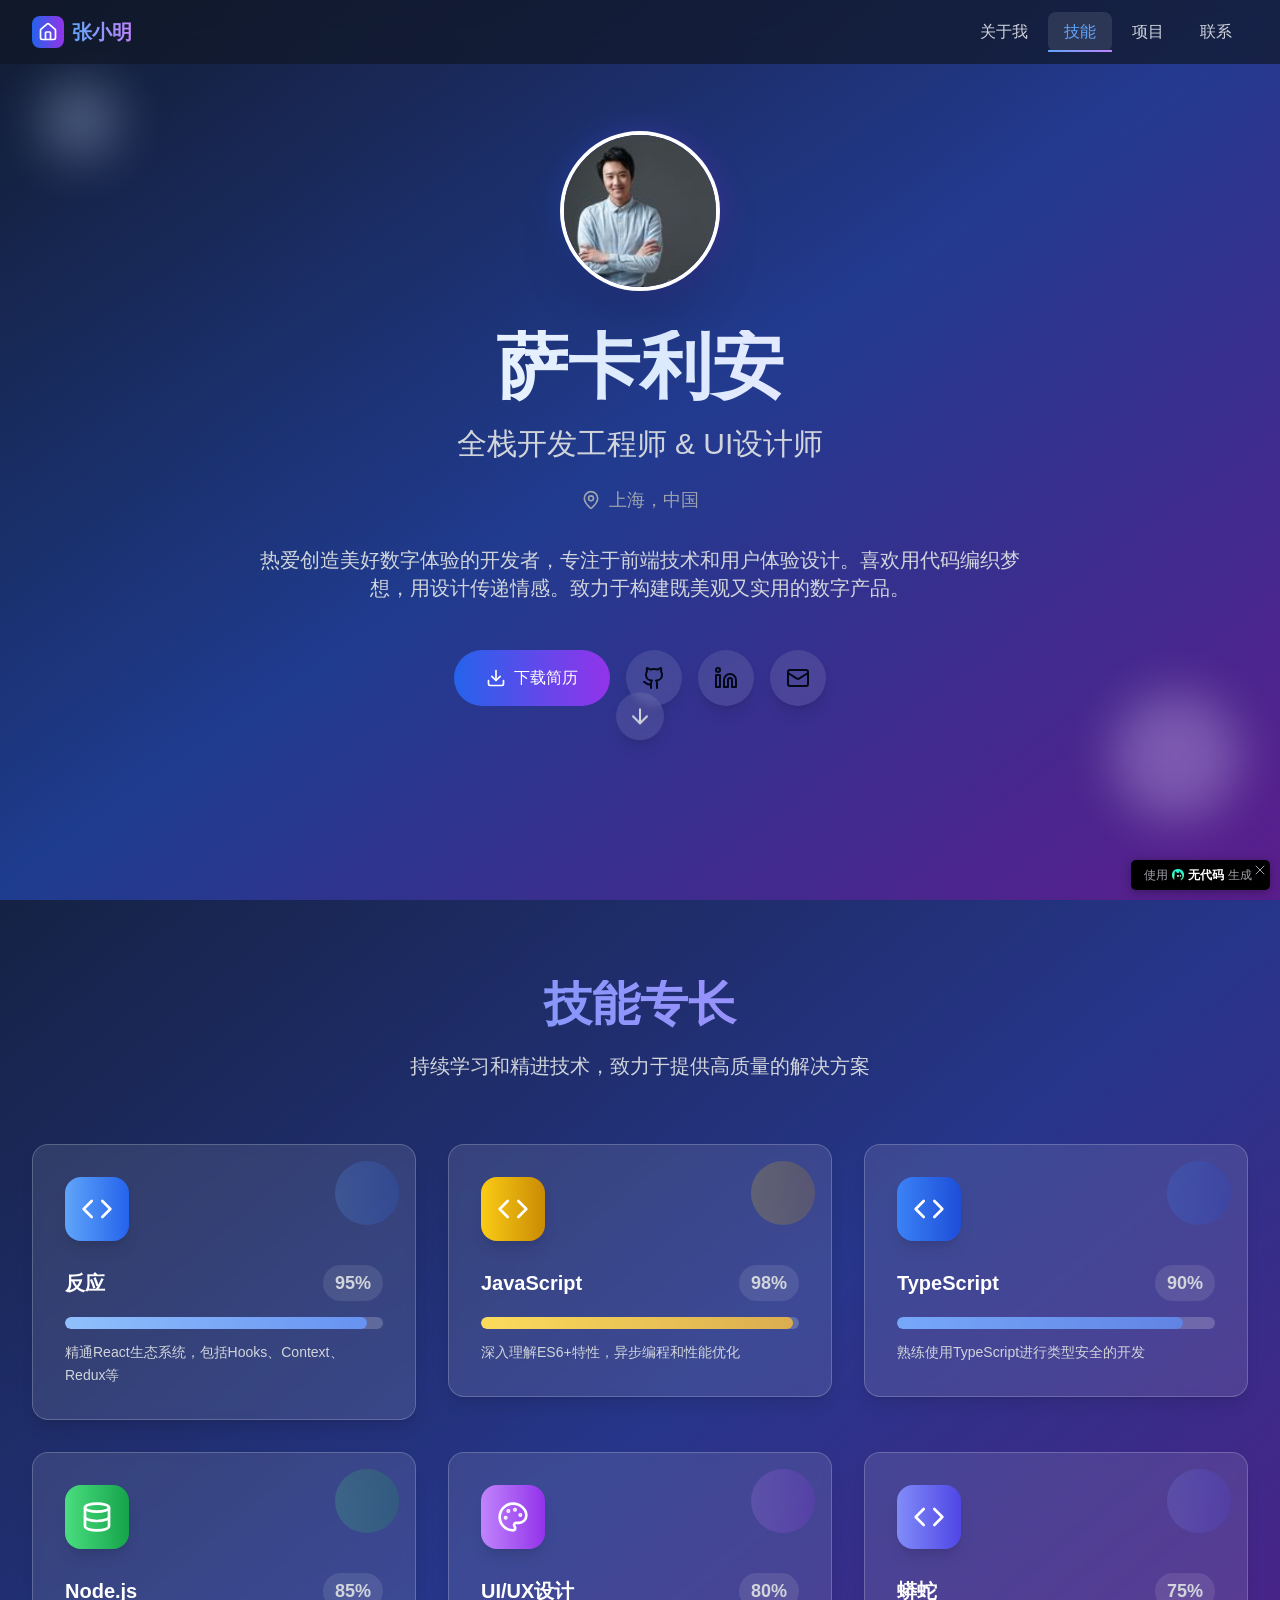
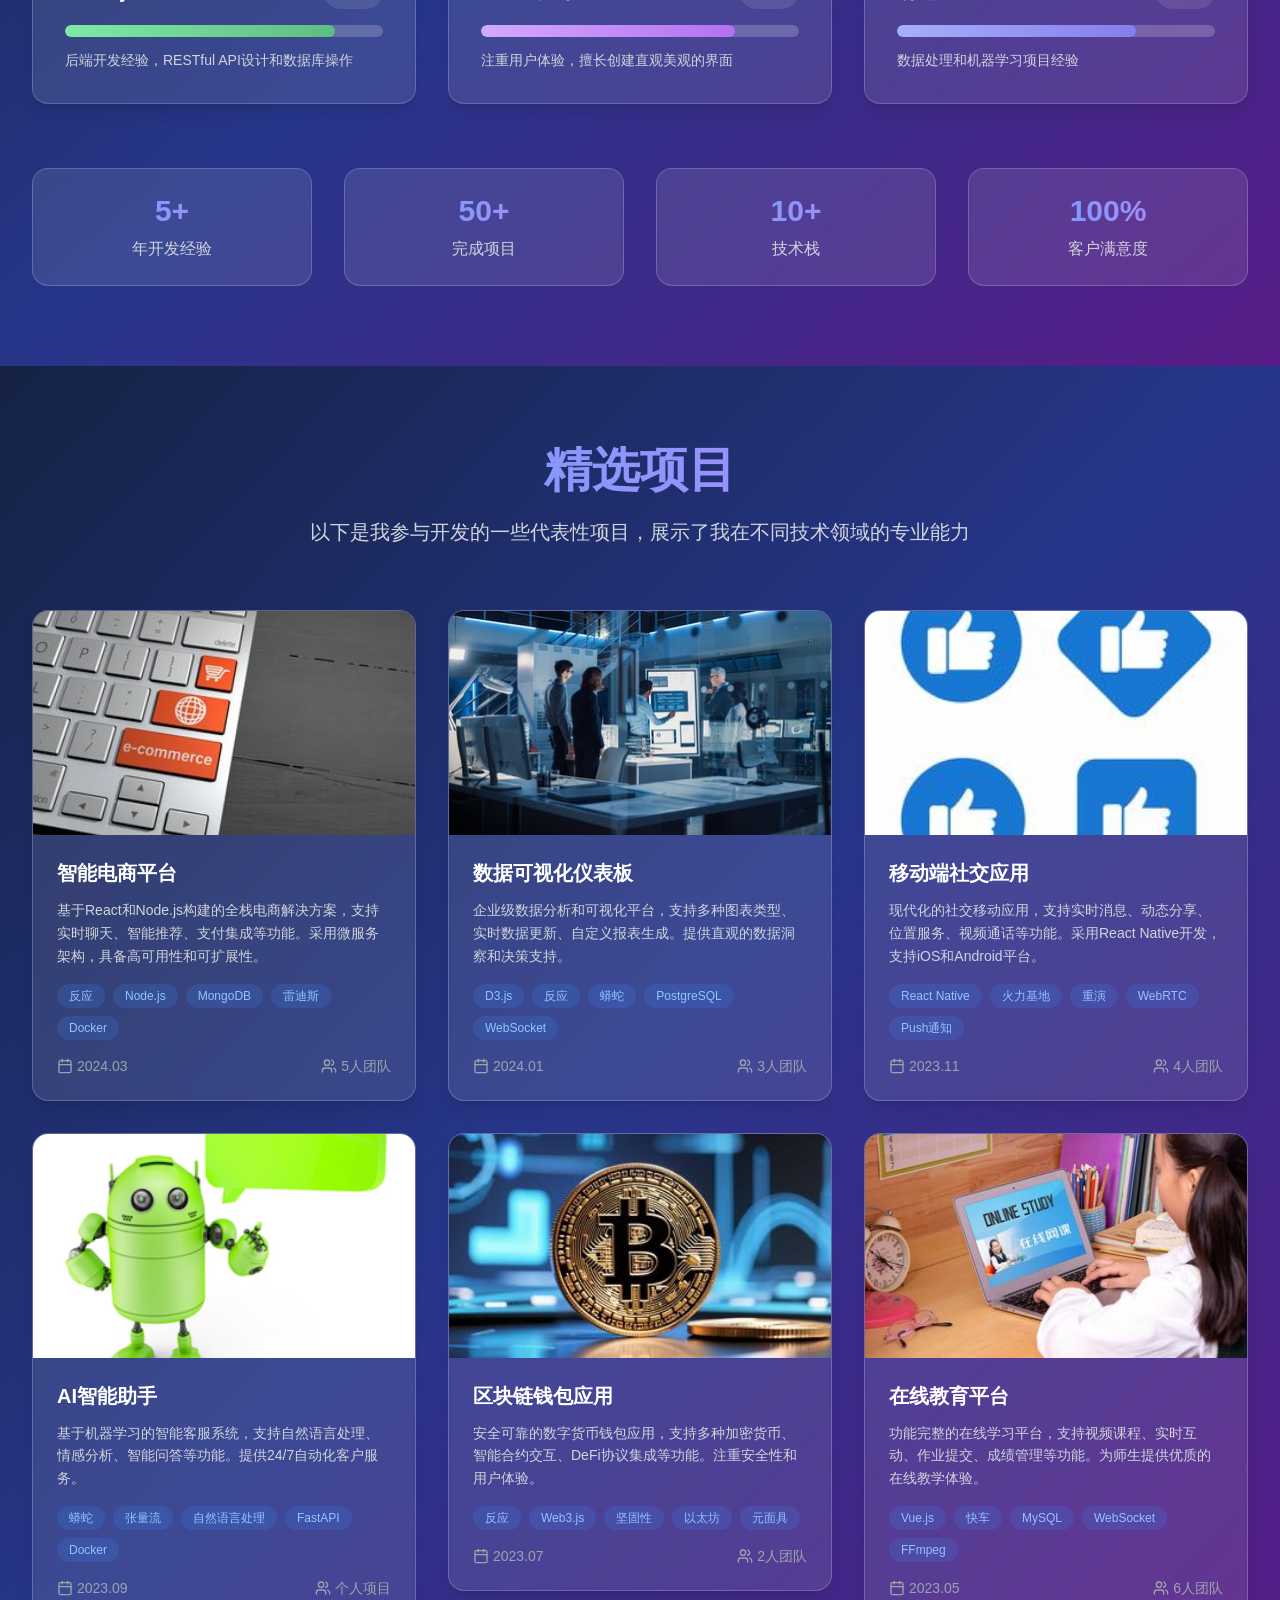
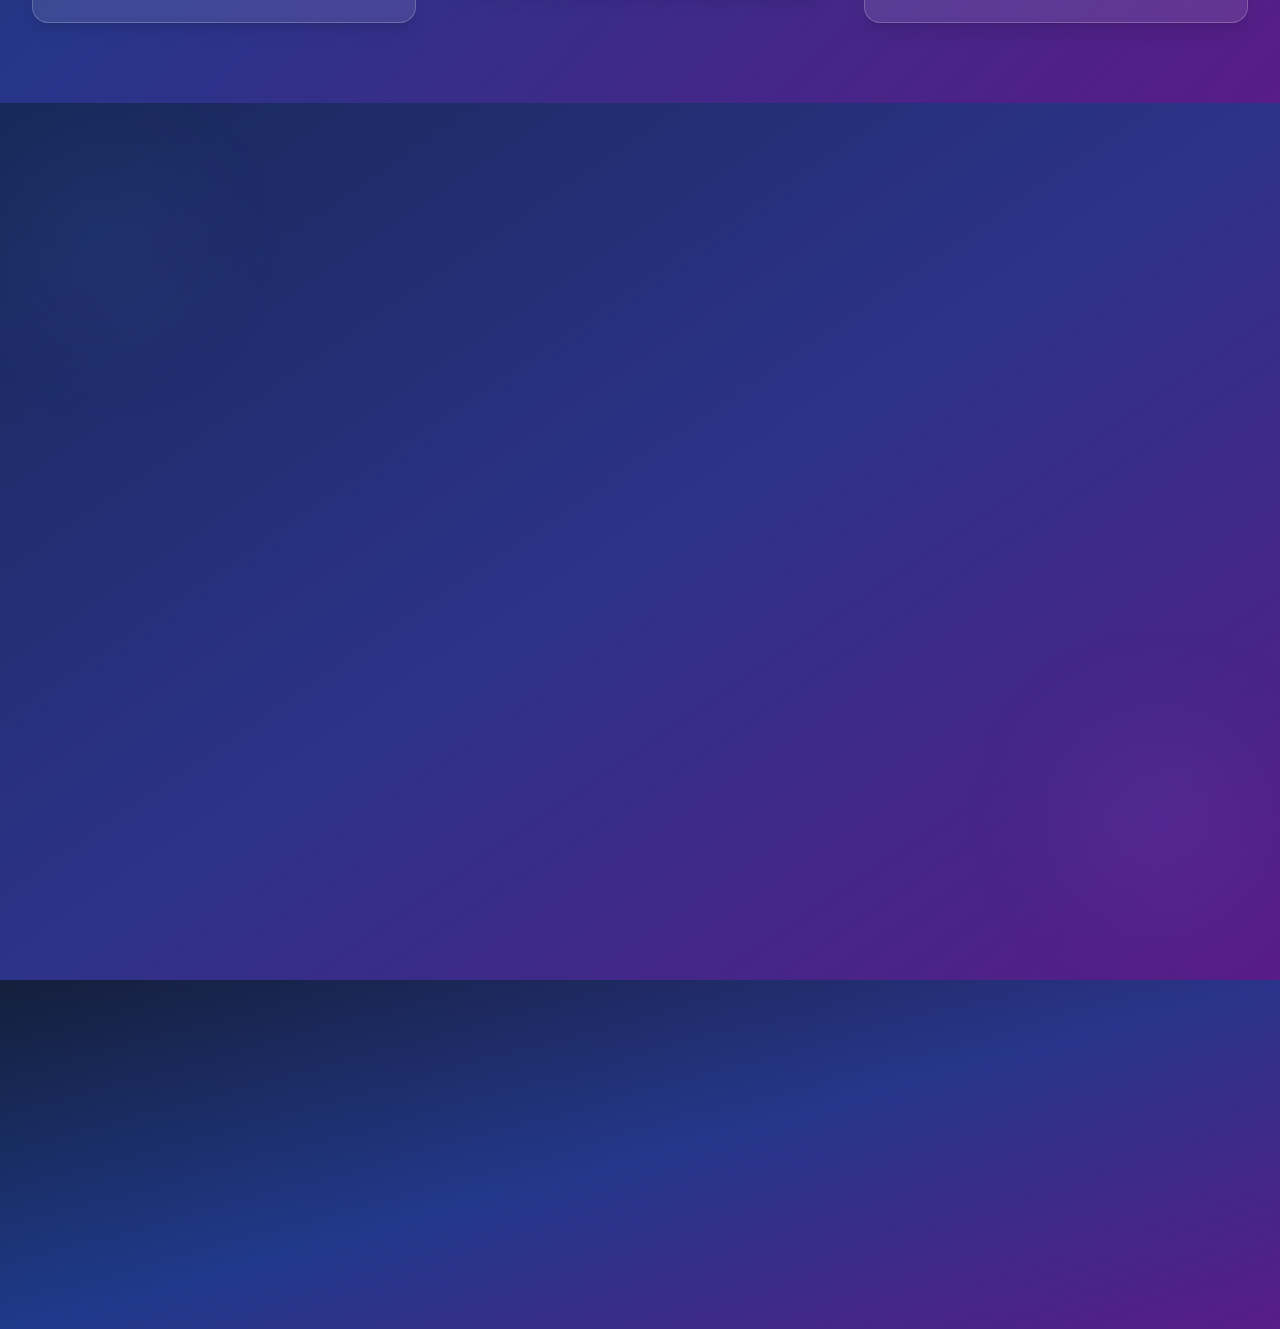
==== commit 553ffbca: "Add files via upload" ====
--- a/main/index.html
+++ b/main/index.html
@@ -36,11 +36,11 @@
     <meta property="og:title" content="个人主页">
     <meta property="og:image" content="https://s3plus.meituan.net/nocode-external/assets/nocode-logo.png">
     <meta property="og:description" content="一句话，呈所想。作品使用 NoCode 生成。">
-    <link rel="icon" type="image/png" href="./个人主页_files/nocode-logo.png">
-    <link rel="apple-touch-icon" href="./个人主页_files/nocode-logo.png">
-    <link rel="shortcut icon" href="./个人主页_files/nocode-logo.png">
-    <script type="module" crossorigin="" src="./个人主页_files/index-BTO2nMIP.js.下载"></script>
-    <link rel="stylesheet" crossorigin="" href="./个人主页_files/index-o7tXmU9t.css">
+    <link rel="icon" type="image/png" href="./index_files/nocode-logo.png">
+    <link rel="apple-touch-icon" href="./index_files/nocode-logo.png">
+    <link rel="shortcut icon" href="./index_files/nocode-logo.png">
+    <script type="module" crossorigin="" src="./index_files/index-BTO2nMIP.js.下载"></script>
+    <link rel="stylesheet" crossorigin="" href="./index_files/index-o7tXmU9t.css">
   
               <script>"use strict";!function(u,d){var t="owl",e="_Owl_",n="Owl",r="start",c="error",p="on"+c,f=u[p],h="addEventListener",l="attachEvent",v="isReady",b="dataSet";u[t]=u[t]||function(){try{u[t].q=u[t].q||[];var e=[].slice.call(arguments);e[0]===r?u[n]&&u[n][r]?u[n][r](e[1]):u[t].q.unshift(e):u[t].q.push(e)}catch(e){}},u[e]=u[e]||{preTasks:[],pageData:[],use:function(e,t){this[v]?u[n][e](t):this.preTasks.push({api:e,data:[t]})},run:function(t){if(!(t=this).runned){t.runned=!0,t[b]=[],u[p]=function(){t[v]||t[b].push({type:"jsError",data:arguments}),f&&f.apply(u,arguments)},u[h]&&u[h]("unhandledrejection",function(e){t[v]||t[b].push({type:"jsError",data:[e]})});var e=function(e){!t[v]&&e&&t[b].push({type:"resError",data:[e]})};u[h]?u[h](c,e,!0):u[l]&&u[l](p,e);var n="MutationObserver",r=u[n]||u["WebKit"+n]||u["Moz"+n],a=u.performance||u.WebKitPerformance,s="disableMutaObserver";if(r&&a&&a.now)try{var i=-1,o=u.navigator.userAgent;-1<o.indexOf("compatible")&&-1<o.indexOf("MSIE")?(new RegExp("MSIE (\d+\.\d+);").test(o),i=parseFloat(RegExp.$1)):-1<o.indexOf("Trident")&&-1<o.indexOf("rv:11.0")&&(i=11),-1!==i&&i<=11?t[s]=!0:(t.observer=new r(function(e){t.pageData.push({mutations:e,startTime:a.now()})})).observe(d,{childList:!0,subtree:!0})}catch(e){}else t[s]=!0}}},u[e].runned||u[e].run()}(window,document);</script>
               
@@ -52,7 +52,7 @@
     distributionMode: 'external'
     };
     </script>
-<script src="./个人主页_files/nocode-runtime.js.下载"></script><style type="text/css">:where(html[dir="ltr"]),:where([data-sonner-toaster][dir="ltr"]){--toast-icon-margin-start: -3px;--toast-icon-margin-end: 4px;--toast-svg-margin-start: -1px;--toast-svg-margin-end: 0px;--toast-button-margin-start: auto;--toast-button-margin-end: 0;--toast-close-button-start: 0;--toast-close-button-end: unset;--toast-close-button-transform: translate(-35%, -35%)}:where(html[dir="rtl"]),:where([data-sonner-toaster][dir="rtl"]){--toast-icon-margin-start: 4px;--toast-icon-margin-end: -3px;--toast-svg-margin-start: 0px;--toast-svg-margin-end: -1px;--toast-button-margin-start: 0;--toast-button-margin-end: auto;--toast-close-button-start: unset;--toast-close-button-end: 0;--toast-close-button-transform: translate(35%, -35%)}:where([data-sonner-toaster]){position:fixed;width:var(--width);font-family:ui-sans-serif,system-ui,-apple-system,BlinkMacSystemFont,Segoe UI,Roboto,Helvetica Neue,Arial,Noto Sans,sans-serif,Apple Color Emoji,Segoe UI Emoji,Segoe UI Symbol,Noto Color Emoji;--gray1: hsl(0, 0%, 99%);--gray2: hsl(0, 0%, 97.3%);--gray3: hsl(0, 0%, 95.1%);--gray4: hsl(0, 0%, 93%);--gray5: hsl(0, 0%, 90.9%);--gray6: hsl(0, 0%, 88.7%);--gray7: hsl(0, 0%, 85.8%);--gray8: hsl(0, 0%, 78%);--gray9: hsl(0, 0%, 56.1%);--gray10: hsl(0, 0%, 52.3%);--gray11: hsl(0, 0%, 43.5%);--gray12: hsl(0, 0%, 9%);--border-radius: 8px;box-sizing:border-box;padding:0;margin:0;list-style:none;outline:none;z-index:999999999;transition:transform .4s ease}:where([data-sonner-toaster][data-lifted="true"]){transform:translateY(-10px)}@media (hover: none) and (pointer: coarse){:where([data-sonner-toaster][data-lifted="true"]){transform:none}}:where([data-sonner-toaster][data-x-position="right"]){right:var(--offset-right)}:where([data-sonner-toaster][data-x-position="left"]){left:var(--offset-left)}:where([data-sonner-toaster][data-x-position="center"]){left:50%;transform:translate(-50%)}:where([data-sonner-toaster][data-y-position="top"]){top:var(--offset-top)}:where([data-sonner-toaster][data-y-position="bottom"]){bottom:var(--offset-bottom)}:where([data-sonner-toast]){--y: translateY(100%);--lift-amount: calc(var(--lift) * var(--gap));z-index:var(--z-index);position:absolute;opacity:0;transform:var(--y);filter:blur(0);touch-action:none;transition:transform .4s,opacity .4s,height .4s,box-shadow .2s;box-sizing:border-box;outline:none;overflow-wrap:anywhere}:where([data-sonner-toast][data-styled="true"]){padding:16px;background:var(--normal-bg);border:1px solid var(--normal-border);color:var(--normal-text);border-radius:var(--border-radius);box-shadow:0 4px 12px #0000001a;width:var(--width);font-size:13px;display:flex;align-items:center;gap:6px}:where([data-sonner-toast]:focus-visible){box-shadow:0 4px 12px #0000001a,0 0 0 2px #0003}:where([data-sonner-toast][data-y-position="top"]){top:0;--y: translateY(-100%);--lift: 1;--lift-amount: calc(1 * var(--gap))}:where([data-sonner-toast][data-y-position="bottom"]){bottom:0;--y: translateY(100%);--lift: -1;--lift-amount: calc(var(--lift) * var(--gap))}:where([data-sonner-toast]) :where([data-description]){font-weight:400;line-height:1.4;color:inherit}:where([data-sonner-toast]) :where([data-title]){font-weight:500;line-height:1.5;color:inherit}:where([data-sonner-toast]) :where([data-icon]){display:flex;height:16px;width:16px;position:relative;justify-content:flex-start;align-items:center;flex-shrink:0;margin-left:var(--toast-icon-margin-start);margin-right:var(--toast-icon-margin-end)}:where([data-sonner-toast][data-promise="true"]) :where([data-icon])>svg{opacity:0;transform:scale(.8);transform-origin:center;animation:sonner-fade-in .3s ease forwards}:where([data-sonner-toast]) :where([data-icon])>*{flex-shrink:0}:where([data-sonner-toast]) :where([data-icon]) svg{margin-left:var(--toast-svg-margin-start);margin-right:var(--toast-svg-margin-end)}:where([data-sonner-toast]) :where([data-content]){display:flex;flex-direction:column;gap:2px}[data-sonner-toast][data-styled=true] [data-button]{border-radius:4px;padding-left:8px;padding-right:8px;height:24px;font-size:12px;color:var(--normal-bg);background:var(--normal-text);margin-left:var(--toast-button-margin-start);margin-right:var(--toast-button-margin-end);border:none;cursor:pointer;outline:none;display:flex;align-items:center;flex-shrink:0;transition:opacity .4s,box-shadow .2s}:where([data-sonner-toast]) :where([data-button]):focus-visible{box-shadow:0 0 0 2px #0006}:where([data-sonner-toast]) :where([data-button]):first-of-type{margin-left:var(--toast-button-margin-start);margin-right:var(--toast-button-margin-end)}:where([data-sonner-toast]) :where([data-cancel]){color:var(--normal-text);background:rgba(0,0,0,.08)}:where([data-sonner-toast][data-theme="dark"]) :where([data-cancel]){background:rgba(255,255,255,.3)}:where([data-sonner-toast]) :where([data-close-button]){position:absolute;left:var(--toast-close-button-start);right:var(--toast-close-button-end);top:0;height:20px;width:20px;display:flex;justify-content:center;align-items:center;padding:0;color:var(--gray12);border:1px solid var(--gray4);transform:var(--toast-close-button-transform);border-radius:50%;cursor:pointer;z-index:1;transition:opacity .1s,background .2s,border-color .2s}[data-sonner-toast] [data-close-button]{background:var(--gray1)}:where([data-sonner-toast]) :where([data-close-button]):focus-visible{box-shadow:0 4px 12px #0000001a,0 0 0 2px #0003}:where([data-sonner-toast]) :where([data-disabled="true"]){cursor:not-allowed}:where([data-sonner-toast]):hover :where([data-close-button]):hover{background:var(--gray2);border-color:var(--gray5)}:where([data-sonner-toast][data-swiping="true"]):before{content:"";position:absolute;left:-50%;right:-50%;height:100%;z-index:-1}:where([data-sonner-toast][data-y-position="top"][data-swiping="true"]):before{bottom:50%;transform:scaleY(3) translateY(50%)}:where([data-sonner-toast][data-y-position="bottom"][data-swiping="true"]):before{top:50%;transform:scaleY(3) translateY(-50%)}:where([data-sonner-toast][data-swiping="false"][data-removed="true"]):before{content:"";position:absolute;inset:0;transform:scaleY(2)}:where([data-sonner-toast]):after{content:"";position:absolute;left:0;height:calc(var(--gap) + 1px);bottom:100%;width:100%}:where([data-sonner-toast][data-mounted="true"]){--y: translateY(0);opacity:1}:where([data-sonner-toast][data-expanded="false"][data-front="false"]){--scale: var(--toasts-before) * .05 + 1;--y: translateY(calc(var(--lift-amount) * var(--toasts-before))) scale(calc(-1 * var(--scale)));height:var(--front-toast-height)}:where([data-sonner-toast])>*{transition:opacity .4s}:where([data-sonner-toast][data-expanded="false"][data-front="false"][data-styled="true"])>*{opacity:0}:where([data-sonner-toast][data-visible="false"]){opacity:0;pointer-events:none}:where([data-sonner-toast][data-mounted="true"][data-expanded="true"]){--y: translateY(calc(var(--lift) * var(--offset)));height:var(--initial-height)}:where([data-sonner-toast][data-removed="true"][data-front="true"][data-swipe-out="false"]){--y: translateY(calc(var(--lift) * -100%));opacity:0}:where([data-sonner-toast][data-removed="true"][data-front="false"][data-swipe-out="false"][data-expanded="true"]){--y: translateY(calc(var(--lift) * var(--offset) + var(--lift) * -100%));opacity:0}:where([data-sonner-toast][data-removed="true"][data-front="false"][data-swipe-out="false"][data-expanded="false"]){--y: translateY(40%);opacity:0;transition:transform .5s,opacity .2s}:where([data-sonner-toast][data-removed="true"][data-front="false"]):before{height:calc(var(--initial-height) + 20%)}[data-sonner-toast][data-swiping=true]{transform:var(--y) translateY(var(--swipe-amount-y, 0px)) translate(var(--swipe-amount-x, 0px));transition:none}[data-sonner-toast][data-swiped=true]{user-select:none}[data-sonner-toast][data-swipe-out=true][data-y-position=bottom],[data-sonner-toast][data-swipe-out=true][data-y-position=top]{animation-duration:.2s;animation-timing-function:ease-out;animation-fill-mode:forwards}[data-sonner-toast][data-swipe-out=true][data-swipe-direction=left]{animation-name:swipe-out-left}[data-sonner-toast][data-swipe-out=true][data-swipe-direction=right]{animation-name:swipe-out-right}[data-sonner-toast][data-swipe-out=true][data-swipe-direction=up]{animation-name:swipe-out-up}[data-sonner-toast][data-swipe-out=true][data-swipe-direction=down]{animation-name:swipe-out-down}@keyframes swipe-out-left{0%{transform:var(--y) translate(var(--swipe-amount-x));opacity:1}to{transform:var(--y) translate(calc(var(--swipe-amount-x) - 100%));opacity:0}}@keyframes swipe-out-right{0%{transform:var(--y) translate(var(--swipe-amount-x));opacity:1}to{transform:var(--y) translate(calc(var(--swipe-amount-x) + 100%));opacity:0}}@keyframes swipe-out-up{0%{transform:var(--y) translateY(var(--swipe-amount-y));opacity:1}to{transform:var(--y) translateY(calc(var(--swipe-amount-y) - 100%));opacity:0}}@keyframes swipe-out-down{0%{transform:var(--y) translateY(var(--swipe-amount-y));opacity:1}to{transform:var(--y) translateY(calc(var(--swipe-amount-y) + 100%));opacity:0}}@media (max-width: 600px){[data-sonner-toaster]{position:fixed;right:var(--mobile-offset-right);left:var(--mobile-offset-left);width:100%}[data-sonner-toaster][dir=rtl]{left:calc(var(--mobile-offset-left) * -1)}[data-sonner-toaster] [data-sonner-toast]{left:0;right:0;width:calc(100% - var(--mobile-offset-left) * 2)}[data-sonner-toaster][data-x-position=left]{left:var(--mobile-offset-left)}[data-sonner-toaster][data-y-position=bottom]{bottom:var(--mobile-offset-bottom)}[data-sonner-toaster][data-y-position=top]{top:var(--mobile-offset-top)}[data-sonner-toaster][data-x-position=center]{left:var(--mobile-offset-left);right:var(--mobile-offset-right);transform:none}}[data-sonner-toaster][data-theme=light]{--normal-bg: #fff;--normal-border: var(--gray4);--normal-text: var(--gray12);--success-bg: hsl(143, 85%, 96%);--success-border: hsl(145, 92%, 91%);--success-text: hsl(140, 100%, 27%);--info-bg: hsl(208, 100%, 97%);--info-border: hsl(221, 91%, 91%);--info-text: hsl(210, 92%, 45%);--warning-bg: hsl(49, 100%, 97%);--warning-border: hsl(49, 91%, 91%);--warning-text: hsl(31, 92%, 45%);--error-bg: hsl(359, 100%, 97%);--error-border: hsl(359, 100%, 94%);--error-text: hsl(360, 100%, 45%)}[data-sonner-toaster][data-theme=light] [data-sonner-toast][data-invert=true]{--normal-bg: #000;--normal-border: hsl(0, 0%, 20%);--normal-text: var(--gray1)}[data-sonner-toaster][data-theme=dark] [data-sonner-toast][data-invert=true]{--normal-bg: #fff;--normal-border: var(--gray3);--normal-text: var(--gray12)}[data-sonner-toaster][data-theme=dark]{--normal-bg: #000;--normal-bg-hover: hsl(0, 0%, 12%);--normal-border: hsl(0, 0%, 20%);--normal-border-hover: hsl(0, 0%, 25%);--normal-text: var(--gray1);--success-bg: hsl(150, 100%, 6%);--success-border: hsl(147, 100%, 12%);--success-text: hsl(150, 86%, 65%);--info-bg: hsl(215, 100%, 6%);--info-border: hsl(223, 100%, 12%);--info-text: hsl(216, 87%, 65%);--warning-bg: hsl(64, 100%, 6%);--warning-border: hsl(60, 100%, 12%);--warning-text: hsl(46, 87%, 65%);--error-bg: hsl(358, 76%, 10%);--error-border: hsl(357, 89%, 16%);--error-text: hsl(358, 100%, 81%)}[data-sonner-toaster][data-theme=dark] [data-sonner-toast] [data-close-button]{background:var(--normal-bg);border-color:var(--normal-border);color:var(--normal-text)}[data-sonner-toaster][data-theme=dark] [data-sonner-toast] [data-close-button]:hover{background:var(--normal-bg-hover);border-color:var(--normal-border-hover)}[data-rich-colors=true][data-sonner-toast][data-type=success],[data-rich-colors=true][data-sonner-toast][data-type=success] [data-close-button]{background:var(--success-bg);border-color:var(--success-border);color:var(--success-text)}[data-rich-colors=true][data-sonner-toast][data-type=info],[data-rich-colors=true][data-sonner-toast][data-type=info] [data-close-button]{background:var(--info-bg);border-color:var(--info-border);color:var(--info-text)}[data-rich-colors=true][data-sonner-toast][data-type=warning],[data-rich-colors=true][data-sonner-toast][data-type=warning] [data-close-button]{background:var(--warning-bg);border-color:var(--warning-border);color:var(--warning-text)}[data-rich-colors=true][data-sonner-toast][data-type=error],[data-rich-colors=true][data-sonner-toast][data-type=error] [data-close-button]{background:var(--error-bg);border-color:var(--error-border);color:var(--error-text)}.sonner-loading-wrapper{--size: 16px;height:var(--size);width:var(--size);position:absolute;inset:0;z-index:10}.sonner-loading-wrapper[data-visible=false]{transform-origin:center;animation:sonner-fade-out .2s ease forwards}.sonner-spinner{position:relative;top:50%;left:50%;height:var(--size);width:var(--size)}.sonner-loading-bar{animation:sonner-spin 1.2s linear infinite;background:var(--gray11);border-radius:6px;height:8%;left:-10%;position:absolute;top:-3.9%;width:24%}.sonner-loading-bar:nth-child(1){animation-delay:-1.2s;transform:rotate(.0001deg) translate(146%)}.sonner-loading-bar:nth-child(2){animation-delay:-1.1s;transform:rotate(30deg) translate(146%)}.sonner-loading-bar:nth-child(3){animation-delay:-1s;transform:rotate(60deg) translate(146%)}.sonner-loading-bar:nth-child(4){animation-delay:-.9s;transform:rotate(90deg) translate(146%)}.sonner-loading-bar:nth-child(5){animation-delay:-.8s;transform:rotate(120deg) translate(146%)}.sonner-loading-bar:nth-child(6){animation-delay:-.7s;transform:rotate(150deg) translate(146%)}.sonner-loading-bar:nth-child(7){animation-delay:-.6s;transform:rotate(180deg) translate(146%)}.sonner-loading-bar:nth-child(8){animation-delay:-.5s;transform:rotate(210deg) translate(146%)}.sonner-loading-bar:nth-child(9){animation-delay:-.4s;transform:rotate(240deg) translate(146%)}.sonner-loading-bar:nth-child(10){animation-delay:-.3s;transform:rotate(270deg) translate(146%)}.sonner-loading-bar:nth-child(11){animation-delay:-.2s;transform:rotate(300deg) translate(146%)}.sonner-loading-bar:nth-child(12){animation-delay:-.1s;transform:rotate(330deg) translate(146%)}@keyframes sonner-fade-in{0%{opacity:0;transform:scale(.8)}to{opacity:1;transform:scale(1)}}@keyframes sonner-fade-out{0%{opacity:1;transform:scale(1)}to{opacity:0;transform:scale(.8)}}@keyframes sonner-spin{0%{opacity:1}to{opacity:.15}}@media (prefers-reduced-motion){[data-sonner-toast],[data-sonner-toast]>*,.sonner-loading-bar{transition:none!important;animation:none!important}}.sonner-loader{position:absolute;top:50%;left:50%;transform:translate(-50%,-50%);transform-origin:center;transition:opacity .2s,transform .2s}.sonner-loader[data-visible=false]{opacity:0;transform:scale(.8) translate(-50%,-50%)}
+<script src="./index_files/nocode-runtime.js.下载"></script><style type="text/css">:where(html[dir="ltr"]),:where([data-sonner-toaster][dir="ltr"]){--toast-icon-margin-start: -3px;--toast-icon-margin-end: 4px;--toast-svg-margin-start: -1px;--toast-svg-margin-end: 0px;--toast-button-margin-start: auto;--toast-button-margin-end: 0;--toast-close-button-start: 0;--toast-close-button-end: unset;--toast-close-button-transform: translate(-35%, -35%)}:where(html[dir="rtl"]),:where([data-sonner-toaster][dir="rtl"]){--toast-icon-margin-start: 4px;--toast-icon-margin-end: -3px;--toast-svg-margin-start: 0px;--toast-svg-margin-end: -1px;--toast-button-margin-start: 0;--toast-button-margin-end: auto;--toast-close-button-start: unset;--toast-close-button-end: 0;--toast-close-button-transform: translate(35%, -35%)}:where([data-sonner-toaster]){position:fixed;width:var(--width);font-family:ui-sans-serif,system-ui,-apple-system,BlinkMacSystemFont,Segoe UI,Roboto,Helvetica Neue,Arial,Noto Sans,sans-serif,Apple Color Emoji,Segoe UI Emoji,Segoe UI Symbol,Noto Color Emoji;--gray1: hsl(0, 0%, 99%);--gray2: hsl(0, 0%, 97.3%);--gray3: hsl(0, 0%, 95.1%);--gray4: hsl(0, 0%, 93%);--gray5: hsl(0, 0%, 90.9%);--gray6: hsl(0, 0%, 88.7%);--gray7: hsl(0, 0%, 85.8%);--gray8: hsl(0, 0%, 78%);--gray9: hsl(0, 0%, 56.1%);--gray10: hsl(0, 0%, 52.3%);--gray11: hsl(0, 0%, 43.5%);--gray12: hsl(0, 0%, 9%);--border-radius: 8px;box-sizing:border-box;padding:0;margin:0;list-style:none;outline:none;z-index:999999999;transition:transform .4s ease}:where([data-sonner-toaster][data-lifted="true"]){transform:translateY(-10px)}@media (hover: none) and (pointer: coarse){:where([data-sonner-toaster][data-lifted="true"]){transform:none}}:where([data-sonner-toaster][data-x-position="right"]){right:var(--offset-right)}:where([data-sonner-toaster][data-x-position="left"]){left:var(--offset-left)}:where([data-sonner-toaster][data-x-position="center"]){left:50%;transform:translate(-50%)}:where([data-sonner-toaster][data-y-position="top"]){top:var(--offset-top)}:where([data-sonner-toaster][data-y-position="bottom"]){bottom:var(--offset-bottom)}:where([data-sonner-toast]){--y: translateY(100%);--lift-amount: calc(var(--lift) * var(--gap));z-index:var(--z-index);position:absolute;opacity:0;transform:var(--y);filter:blur(0);touch-action:none;transition:transform .4s,opacity .4s,height .4s,box-shadow .2s;box-sizing:border-box;outline:none;overflow-wrap:anywhere}:where([data-sonner-toast][data-styled="true"]){padding:16px;background:var(--normal-bg);border:1px solid var(--normal-border);color:var(--normal-text);border-radius:var(--border-radius);box-shadow:0 4px 12px #0000001a;width:var(--width);font-size:13px;display:flex;align-items:center;gap:6px}:where([data-sonner-toast]:focus-visible){box-shadow:0 4px 12px #0000001a,0 0 0 2px #0003}:where([data-sonner-toast][data-y-position="top"]){top:0;--y: translateY(-100%);--lift: 1;--lift-amount: calc(1 * var(--gap))}:where([data-sonner-toast][data-y-position="bottom"]){bottom:0;--y: translateY(100%);--lift: -1;--lift-amount: calc(var(--lift) * var(--gap))}:where([data-sonner-toast]) :where([data-description]){font-weight:400;line-height:1.4;color:inherit}:where([data-sonner-toast]) :where([data-title]){font-weight:500;line-height:1.5;color:inherit}:where([data-sonner-toast]) :where([data-icon]){display:flex;height:16px;width:16px;position:relative;justify-content:flex-start;align-items:center;flex-shrink:0;margin-left:var(--toast-icon-margin-start);margin-right:var(--toast-icon-margin-end)}:where([data-sonner-toast][data-promise="true"]) :where([data-icon])>svg{opacity:0;transform:scale(.8);transform-origin:center;animation:sonner-fade-in .3s ease forwards}:where([data-sonner-toast]) :where([data-icon])>*{flex-shrink:0}:where([data-sonner-toast]) :where([data-icon]) svg{margin-left:var(--toast-svg-margin-start);margin-right:var(--toast-svg-margin-end)}:where([data-sonner-toast]) :where([data-content]){display:flex;flex-direction:column;gap:2px}[data-sonner-toast][data-styled=true] [data-button]{border-radius:4px;padding-left:8px;padding-right:8px;height:24px;font-size:12px;color:var(--normal-bg);background:var(--normal-text);margin-left:var(--toast-button-margin-start);margin-right:var(--toast-button-margin-end);border:none;cursor:pointer;outline:none;display:flex;align-items:center;flex-shrink:0;transition:opacity .4s,box-shadow .2s}:where([data-sonner-toast]) :where([data-button]):focus-visible{box-shadow:0 0 0 2px #0006}:where([data-sonner-toast]) :where([data-button]):first-of-type{margin-left:var(--toast-button-margin-start);margin-right:var(--toast-button-margin-end)}:where([data-sonner-toast]) :where([data-cancel]){color:var(--normal-text);background:rgba(0,0,0,.08)}:where([data-sonner-toast][data-theme="dark"]) :where([data-cancel]){background:rgba(255,255,255,.3)}:where([data-sonner-toast]) :where([data-close-button]){position:absolute;left:var(--toast-close-button-start);right:var(--toast-close-button-end);top:0;height:20px;width:20px;display:flex;justify-content:center;align-items:center;padding:0;color:var(--gray12);border:1px solid var(--gray4);transform:var(--toast-close-button-transform);border-radius:50%;cursor:pointer;z-index:1;transition:opacity .1s,background .2s,border-color .2s}[data-sonner-toast] [data-close-button]{background:var(--gray1)}:where([data-sonner-toast]) :where([data-close-button]):focus-visible{box-shadow:0 4px 12px #0000001a,0 0 0 2px #0003}:where([data-sonner-toast]) :where([data-disabled="true"]){cursor:not-allowed}:where([data-sonner-toast]):hover :where([data-close-button]):hover{background:var(--gray2);border-color:var(--gray5)}:where([data-sonner-toast][data-swiping="true"]):before{content:"";position:absolute;left:-50%;right:-50%;height:100%;z-index:-1}:where([data-sonner-toast][data-y-position="top"][data-swiping="true"]):before{bottom:50%;transform:scaleY(3) translateY(50%)}:where([data-sonner-toast][data-y-position="bottom"][data-swiping="true"]):before{top:50%;transform:scaleY(3) translateY(-50%)}:where([data-sonner-toast][data-swiping="false"][data-removed="true"]):before{content:"";position:absolute;inset:0;transform:scaleY(2)}:where([data-sonner-toast]):after{content:"";position:absolute;left:0;height:calc(var(--gap) + 1px);bottom:100%;width:100%}:where([data-sonner-toast][data-mounted="true"]){--y: translateY(0);opacity:1}:where([data-sonner-toast][data-expanded="false"][data-front="false"]){--scale: var(--toasts-before) * .05 + 1;--y: translateY(calc(var(--lift-amount) * var(--toasts-before))) scale(calc(-1 * var(--scale)));height:var(--front-toast-height)}:where([data-sonner-toast])>*{transition:opacity .4s}:where([data-sonner-toast][data-expanded="false"][data-front="false"][data-styled="true"])>*{opacity:0}:where([data-sonner-toast][data-visible="false"]){opacity:0;pointer-events:none}:where([data-sonner-toast][data-mounted="true"][data-expanded="true"]){--y: translateY(calc(var(--lift) * var(--offset)));height:var(--initial-height)}:where([data-sonner-toast][data-removed="true"][data-front="true"][data-swipe-out="false"]){--y: translateY(calc(var(--lift) * -100%));opacity:0}:where([data-sonner-toast][data-removed="true"][data-front="false"][data-swipe-out="false"][data-expanded="true"]){--y: translateY(calc(var(--lift) * var(--offset) + var(--lift) * -100%));opacity:0}:where([data-sonner-toast][data-removed="true"][data-front="false"][data-swipe-out="false"][data-expanded="false"]){--y: translateY(40%);opacity:0;transition:transform .5s,opacity .2s}:where([data-sonner-toast][data-removed="true"][data-front="false"]):before{height:calc(var(--initial-height) + 20%)}[data-sonner-toast][data-swiping=true]{transform:var(--y) translateY(var(--swipe-amount-y, 0px)) translate(var(--swipe-amount-x, 0px));transition:none}[data-sonner-toast][data-swiped=true]{user-select:none}[data-sonner-toast][data-swipe-out=true][data-y-position=bottom],[data-sonner-toast][data-swipe-out=true][data-y-position=top]{animation-duration:.2s;animation-timing-function:ease-out;animation-fill-mode:forwards}[data-sonner-toast][data-swipe-out=true][data-swipe-direction=left]{animation-name:swipe-out-left}[data-sonner-toast][data-swipe-out=true][data-swipe-direction=right]{animation-name:swipe-out-right}[data-sonner-toast][data-swipe-out=true][data-swipe-direction=up]{animation-name:swipe-out-up}[data-sonner-toast][data-swipe-out=true][data-swipe-direction=down]{animation-name:swipe-out-down}@keyframes swipe-out-left{0%{transform:var(--y) translate(var(--swipe-amount-x));opacity:1}to{transform:var(--y) translate(calc(var(--swipe-amount-x) - 100%));opacity:0}}@keyframes swipe-out-right{0%{transform:var(--y) translate(var(--swipe-amount-x));opacity:1}to{transform:var(--y) translate(calc(var(--swipe-amount-x) + 100%));opacity:0}}@keyframes swipe-out-up{0%{transform:var(--y) translateY(var(--swipe-amount-y));opacity:1}to{transform:var(--y) translateY(calc(var(--swipe-amount-y) - 100%));opacity:0}}@keyframes swipe-out-down{0%{transform:var(--y) translateY(var(--swipe-amount-y));opacity:1}to{transform:var(--y) translateY(calc(var(--swipe-amount-y) + 100%));opacity:0}}@media (max-width: 600px){[data-sonner-toaster]{position:fixed;right:var(--mobile-offset-right);left:var(--mobile-offset-left);width:100%}[data-sonner-toaster][dir=rtl]{left:calc(var(--mobile-offset-left) * -1)}[data-sonner-toaster] [data-sonner-toast]{left:0;right:0;width:calc(100% - var(--mobile-offset-left) * 2)}[data-sonner-toaster][data-x-position=left]{left:var(--mobile-offset-left)}[data-sonner-toaster][data-y-position=bottom]{bottom:var(--mobile-offset-bottom)}[data-sonner-toaster][data-y-position=top]{top:var(--mobile-offset-top)}[data-sonner-toaster][data-x-position=center]{left:var(--mobile-offset-left);right:var(--mobile-offset-right);transform:none}}[data-sonner-toaster][data-theme=light]{--normal-bg: #fff;--normal-border: var(--gray4);--normal-text: var(--gray12);--success-bg: hsl(143, 85%, 96%);--success-border: hsl(145, 92%, 91%);--success-text: hsl(140, 100%, 27%);--info-bg: hsl(208, 100%, 97%);--info-border: hsl(221, 91%, 91%);--info-text: hsl(210, 92%, 45%);--warning-bg: hsl(49, 100%, 97%);--warning-border: hsl(49, 91%, 91%);--warning-text: hsl(31, 92%, 45%);--error-bg: hsl(359, 100%, 97%);--error-border: hsl(359, 100%, 94%);--error-text: hsl(360, 100%, 45%)}[data-sonner-toaster][data-theme=light] [data-sonner-toast][data-invert=true]{--normal-bg: #000;--normal-border: hsl(0, 0%, 20%);--normal-text: var(--gray1)}[data-sonner-toaster][data-theme=dark] [data-sonner-toast][data-invert=true]{--normal-bg: #fff;--normal-border: var(--gray3);--normal-text: var(--gray12)}[data-sonner-toaster][data-theme=dark]{--normal-bg: #000;--normal-bg-hover: hsl(0, 0%, 12%);--normal-border: hsl(0, 0%, 20%);--normal-border-hover: hsl(0, 0%, 25%);--normal-text: var(--gray1);--success-bg: hsl(150, 100%, 6%);--success-border: hsl(147, 100%, 12%);--success-text: hsl(150, 86%, 65%);--info-bg: hsl(215, 100%, 6%);--info-border: hsl(223, 100%, 12%);--info-text: hsl(216, 87%, 65%);--warning-bg: hsl(64, 100%, 6%);--warning-border: hsl(60, 100%, 12%);--warning-text: hsl(46, 87%, 65%);--error-bg: hsl(358, 76%, 10%);--error-border: hsl(357, 89%, 16%);--error-text: hsl(358, 100%, 81%)}[data-sonner-toaster][data-theme=dark] [data-sonner-toast] [data-close-button]{background:var(--normal-bg);border-color:var(--normal-border);color:var(--normal-text)}[data-sonner-toaster][data-theme=dark] [data-sonner-toast] [data-close-button]:hover{background:var(--normal-bg-hover);border-color:var(--normal-border-hover)}[data-rich-colors=true][data-sonner-toast][data-type=success],[data-rich-colors=true][data-sonner-toast][data-type=success] [data-close-button]{background:var(--success-bg);border-color:var(--success-border);color:var(--success-text)}[data-rich-colors=true][data-sonner-toast][data-type=info],[data-rich-colors=true][data-sonner-toast][data-type=info] [data-close-button]{background:var(--info-bg);border-color:var(--info-border);color:var(--info-text)}[data-rich-colors=true][data-sonner-toast][data-type=warning],[data-rich-colors=true][data-sonner-toast][data-type=warning] [data-close-button]{background:var(--warning-bg);border-color:var(--warning-border);color:var(--warning-text)}[data-rich-colors=true][data-sonner-toast][data-type=error],[data-rich-colors=true][data-sonner-toast][data-type=error] [data-close-button]{background:var(--error-bg);border-color:var(--error-border);color:var(--error-text)}.sonner-loading-wrapper{--size: 16px;height:var(--size);width:var(--size);position:absolute;inset:0;z-index:10}.sonner-loading-wrapper[data-visible=false]{transform-origin:center;animation:sonner-fade-out .2s ease forwards}.sonner-spinner{position:relative;top:50%;left:50%;height:var(--size);width:var(--size)}.sonner-loading-bar{animation:sonner-spin 1.2s linear infinite;background:var(--gray11);border-radius:6px;height:8%;left:-10%;position:absolute;top:-3.9%;width:24%}.sonner-loading-bar:nth-child(1){animation-delay:-1.2s;transform:rotate(.0001deg) translate(146%)}.sonner-loading-bar:nth-child(2){animation-delay:-1.1s;transform:rotate(30deg) translate(146%)}.sonner-loading-bar:nth-child(3){animation-delay:-1s;transform:rotate(60deg) translate(146%)}.sonner-loading-bar:nth-child(4){animation-delay:-.9s;transform:rotate(90deg) translate(146%)}.sonner-loading-bar:nth-child(5){animation-delay:-.8s;transform:rotate(120deg) translate(146%)}.sonner-loading-bar:nth-child(6){animation-delay:-.7s;transform:rotate(150deg) translate(146%)}.sonner-loading-bar:nth-child(7){animation-delay:-.6s;transform:rotate(180deg) translate(146%)}.sonner-loading-bar:nth-child(8){animation-delay:-.5s;transform:rotate(210deg) translate(146%)}.sonner-loading-bar:nth-child(9){animation-delay:-.4s;transform:rotate(240deg) translate(146%)}.sonner-loading-bar:nth-child(10){animation-delay:-.3s;transform:rotate(270deg) translate(146%)}.sonner-loading-bar:nth-child(11){animation-delay:-.2s;transform:rotate(300deg) translate(146%)}.sonner-loading-bar:nth-child(12){animation-delay:-.1s;transform:rotate(330deg) translate(146%)}@keyframes sonner-fade-in{0%{opacity:0;transform:scale(.8)}to{opacity:1;transform:scale(1)}}@keyframes sonner-fade-out{0%{opacity:1;transform:scale(1)}to{opacity:0;transform:scale(.8)}}@keyframes sonner-spin{0%{opacity:1}to{opacity:.15}}@media (prefers-reduced-motion){[data-sonner-toast],[data-sonner-toast]>*,.sonner-loading-bar{transition:none!important;animation:none!important}}.sonner-loader{position:absolute;top:50%;left:50%;transform:translate(-50%,-50%);transform-origin:center;transition:opacity .2s,transform .2s}.sonner-loader[data-visible=false]{opacity:0;transform:scale(.8) translate(-50%,-50%)}
 </style><style data-id="immersive-translate-input-injected-css">.immersive-translate-input {
   position: absolute;
   top: 0;
@@ -460,7 +460,7 @@
 </style></head>
               
   <body>
-    <div id="root"><section aria-label="Notifications alt+T" tabindex="-1" aria-live="polite" aria-relevant="additions text" aria-atomic="false" _msthidden="A" _mstaria-label="361296" _msthash="1"></section><div class="min-h-screen bg-gradient-to-br from-gray-900 via-blue-900 to-purple-900"><nav class="fixed top-0 left-0 right-0 z-50 transition-all duration-300 bg-gray-900/70 backdrop-blur-md" style="transform: none;"><div class="max-w-7xl mx-auto px-4 sm:px-6 lg:px-8"><div class="flex justify-between items-center h-16"><div class="flex items-center space-x-2" tabindex="0"><div class="w-8 h-8 bg-gradient-to-r from-blue-600 to-purple-600 rounded-lg flex items-center justify-center"><svg xmlns="http://www.w3.org/2000/svg" width="24" height="24" viewBox="0 0 24 24" fill="none" stroke="currentColor" stroke-width="2" stroke-linecap="round" stroke-linejoin="round" class="lucide lucide-house w-5 h-5 text-white"><path d="M15 21v-8a1 1 0 0 0-1-1h-4a1 1 0 0 0-1 1v8"></path><path d="M3 10a2 2 0 0 1 .709-1.528l7-5.999a2 2 0 0 1 2.582 0l7 5.999A2 2 0 0 1 21 10v9a2 2 0 0 1-2 2H5a2 2 0 0 1-2-2z"></path></svg></div><span class="text-xl font-bold bg-gradient-to-r from-blue-400 to-purple-400 bg-clip-text text-transparent" _msttexthash="7723742" _msthash="131">张小明</span></div><div class="hidden md:flex space-x-1"><button class="relative px-4 py-2 rounded-lg font-medium transition-all duration-200 text-blue-400 bg-white/10" tabindex="0"><font _mstmutation="1" _msttexthash="6926166" _msthash="132">关于我</font><div class="absolute bottom-0 left-0 right-0 h-0.5 bg-gradient-to-r from-blue-400 to-purple-400" style="opacity: 1;"></div></button><button class="relative px-4 py-2 rounded-lg font-medium transition-all duration-200 text-gray-300 hover:text-blue-400 hover:bg-white/5" tabindex="0" _msttexthash="5728840" _msthash="133">技能</button><button class="relative px-4 py-2 rounded-lg font-medium transition-all duration-200 text-gray-300 hover:text-blue-400 hover:bg-white/5" tabindex="0" _msttexthash="6718387" _msthash="134">项目</button><button class="relative px-4 py-2 rounded-lg font-medium transition-all duration-200 text-gray-300 hover:text-blue-400 hover:bg-white/5" tabindex="0" _msttexthash="6317012" _msthash="135">联系</button></div><button class="md:hidden p-2 rounded-lg bg-white/10 hover:bg-white/20 transition-colors" tabindex="0"><svg xmlns="http://www.w3.org/2000/svg" width="24" height="24" viewBox="0 0 24 24" fill="none" stroke="currentColor" stroke-width="2" stroke-linecap="round" stroke-linejoin="round" class="lucide lucide-menu w-6 h-6 text-white"><line x1="4" x2="20" y1="12" y2="12"></line><line x1="4" x2="20" y1="6" y2="6"></line><line x1="4" x2="20" y1="18" y2="18"></line></svg></button></div></div></nav><main><section class="relative min-h-screen flex items-center justify-center px-4 sm:px-6 lg:px-8 overflow-hidden"><div class="absolute inset-0 bg-gradient-to-br from-gray-900 via-blue-900 to-purple-900"></div><div class="absolute inset-0 bg-gradient-to-r from-blue-600/5 to-purple-600/5"></div><div class="absolute top-20 left-10 w-20 h-20 bg-blue-200/30 rounded-full blur-xl animate-pulse"></div><div class="absolute bottom-20 right-10 w-32 h-32 bg-purple-200/30 rounded-full blur-xl animate-pulse" style="animation-delay: 1s;"></div><div class="relative z-10 text-center max-w-5xl mx-auto"><div class="mb-8" style="opacity: 1; transform: none;"><div class="relative inline-block"><div class="absolute inset-0 bg-gradient-to-r from-blue-600 to-purple-600 rounded-full blur-lg opacity-30 animate-pulse"></div><img src="./个人主页_files/search" alt="头像" class="relative w-32 h-32 sm:w-40 sm:h-40 rounded-full mx-auto object-cover border-4 border-white shadow-2xl" _mstalt="4229524" _msthash="15"></div></div><h1 class="text-4xl sm:text-5xl md:text-6xl lg:text-7xl font-bold mb-6 bg-gradient-to-r from-white via-blue-100 to-purple-100 bg-clip-text text-transparent leading-tight" style="opacity: 1; transform: none;" _msttexthash="10805743" _msthash="16">萨卡利安</h1><p class="text-xl sm:text-2xl md:text-3xl text-gray-300 mb-6 font-light" style="opacity: 1; transform: none;" _msttexthash="44935228" _msthash="17">全栈开发工程师 &amp; UI设计师</p><div class="flex items-center justify-center space-x-2 text-gray-400 mb-8" style="opacity: 1; transform: none;"><svg xmlns="http://www.w3.org/2000/svg" width="24" height="24" viewBox="0 0 24 24" fill="none" stroke="currentColor" stroke-width="2" stroke-linecap="round" stroke-linejoin="round" class="lucide lucide-map-pin w-5 h-5"><path d="M20 10c0 4.993-5.539 10.193-7.399 11.799a1 1 0 0 1-1.202 0C9.539 20.193 4 14.993 4 10a8 8 0 0 1 16 0"></path><circle cx="12" cy="10" r="3"></circle></svg><span class="text-lg" _msttexthash="18157711" _msthash="18">上海，中国</span></div><p class="text-lg sm:text-xl text-gray-300 mb-12 max-w-3xl mx-auto leading-relaxed" style="opacity: 1; transform: none;" _msttexthash="898335087" _msthash="19">热爱创造美好数字体验的开发者，专注于前端技术和用户体验设计。喜欢用代码编织梦想，用设计传递情感。致力于构建既美观又实用的数字产品。</p><div class="flex flex-col sm:flex-row gap-4 justify-center items-center mb-16" style="opacity: 1; transform: none;"><button class="px-8 py-4 bg-gradient-to-r from-blue-600 to-purple-600 text-white rounded-full font-medium hover:shadow-xl transform hover:scale-105 transition-all duration-300 flex items-center space-x-2 group" tabindex="0"><svg xmlns="http://www.w3.org/2000/svg" width="24" height="24" viewBox="0 0 24 24" fill="none" stroke="currentColor" stroke-width="2" stroke-linecap="round" stroke-linejoin="round" class="lucide lucide-download w-5 h-5 group-hover:animate-bounce"><path d="M21 15v4a2 2 0 0 1-2 2H5a2 2 0 0 1-2-2v-4"></path><polyline points="7 10 12 15 17 10"></polyline><line x1="12" x2="12" y1="15" y2="3"></line></svg><span _msttexthash="12117053" _msthash="20">下载简历</span></button><div class="flex space-x-4"><a href="https://github.com/" target="_blank" rel="noopener noreferrer" class="p-4 bg-white/10 backdrop-blur-sm rounded-full shadow-lg hover:shadow-xl transform hover:scale-110 transition-all duration-300 hover:text-gray-800" tabindex="0" style="opacity: 1; transform: none;"><svg xmlns="http://www.w3.org/2000/svg" width="24" height="24" viewBox="0 0 24 24" fill="none" stroke="currentColor" stroke-width="2" stroke-linecap="round" stroke-linejoin="round" class="lucide lucide-github w-6 h-6"><path d="M15 22v-4a4.8 4.8 0 0 0-1-3.5c3 0 6-2 6-5.5.08-1.25-.27-2.48-1-3.5.28-1.15.28-2.35 0-3.5 0 0-1 0-3 1.5-2.64-.5-5.36-.5-8 0C6 2 5 2 5 2c-.3 1.15-.3 2.35 0 3.5A5.403 5.403 0 0 0 4 9c0 3.5 3 5.5 6 5.5-.39.49-.68 1.05-.85 1.65-.17.6-.22 1.23-.15 1.85v4"></path><path d="M9 18c-4.51 2-5-2-7-2"></path></svg></a><a href="https://linkedin.com/" target="_blank" rel="noopener noreferrer" class="p-4 bg-white/10 backdrop-blur-sm rounded-full shadow-lg hover:shadow-xl transform hover:scale-110 transition-all duration-300 hover:text-blue-600" tabindex="0" style="opacity: 1; transform: none;"><svg xmlns="http://www.w3.org/2000/svg" width="24" height="24" viewBox="0 0 24 24" fill="none" stroke="currentColor" stroke-width="2" stroke-linecap="round" stroke-linejoin="round" class="lucide lucide-linkedin w-6 h-6"><path d="M16 8a6 6 0 0 1 6 6v7h-4v-7a2 2 0 0 0-2-2 2 2 0 0 0-2 2v7h-4v-7a6 6 0 0 1 6-6z"></path><rect width="4" height="12" x="2" y="9"></rect><circle cx="4" cy="4" r="2"></circle></svg></a><a href="mailto:sakalian@example.com" target="_blank" rel="noopener noreferrer" class="p-4 bg-white/10 backdrop-blur-sm rounded-full shadow-lg hover:shadow-xl transform hover:scale-110 transition-all duration-300 hover:text-red-500" tabindex="0" style="opacity: 1; transform: none;"><svg xmlns="http://www.w3.org/2000/svg" width="24" height="24" viewBox="0 0 24 24" fill="none" stroke="currentColor" stroke-width="2" stroke-linecap="round" stroke-linejoin="round" class="lucide lucide-mail w-6 h-6"><rect width="20" height="16" x="2" y="4" rx="2"></rect><path d="m22 7-8.97 5.7a1.94 1.94 0 0 1-2.06 0L2 7"></path></svg></a></div></div><div class="absolute bottom-8 left-1/2 transform -translate-x-1/2" style="opacity: 1;"><button class="p-3 bg-white/10 backdrop-blur-sm rounded-full shadow-lg hover:shadow-xl transition-all duration-300" tabindex="0" style="transform: translateY(7.88231px);"><svg xmlns="http://www.w3.org/2000/svg" width="24" height="24" viewBox="0 0 24 24" fill="none" stroke="currentColor" stroke-width="2" stroke-linecap="round" stroke-linejoin="round" class="lucide lucide-arrow-down w-6 h-6 text-gray-300"><path d="M12 5v14"></path><path d="m19 12-7 7-7-7"></path></svg></button></div></div></section><section id="skills" class="py-20 px-4 sm:px-6 lg:px-8 bg-gradient-to-br from-gray-900 via-blue-900 to-purple-900 relative overflow-hidden"><div class="absolute top-0 left-0 w-full h-full bg-gradient-to-br from-blue-900/30 to-purple-900/30"></div><div class="max-w-7xl mx-auto relative z-10"><div class="text-center mb-16"><h2 class="text-3xl sm:text-4xl md:text-5xl font-bold mb-6 bg-gradient-to-r from-blue-400 to-purple-400 bg-clip-text text-transparent" style="opacity: 0; transform: translateY(60px);" _msttexthash="13042549" _msthash="21">技能专长</h2><p class="text-lg sm:text-xl text-gray-300 max-w-3xl mx-auto leading-relaxed" style="opacity: 0; transform: translateY(60px);" _msttexthash="160591639" _msthash="22">持续学习和精进技术，致力于提供高质量的解决方案</p></div><div class="grid grid-cols-1 sm:grid-cols-2 lg:grid-cols-3 gap-6 lg:gap-8"><div class="group relative" style="opacity: 0; transform: translateY(60px);"><div class="relative bg-white/10 backdrop-blur-sm p-6 lg:p-8 rounded-2xl shadow-lg hover:shadow-2xl transition-all duration-500 group-hover:transform group-hover:scale-105 border border-white/20"><div class="absolute top-4 right-4 w-16 h-16 bg-gradient-to-r from-blue-400 to-blue-600 rounded-full opacity-20 group-hover:opacity-30 transition-opacity duration-300"></div><div class="relative mb-6"><div class="inline-flex p-4 bg-gradient-to-r from-blue-400 to-blue-600 rounded-2xl shadow-lg group-hover:shadow-xl transition-shadow duration-300"><svg xmlns="http://www.w3.org/2000/svg" width="24" height="24" viewBox="0 0 24 24" fill="none" stroke="currentColor" stroke-width="2" stroke-linecap="round" stroke-linejoin="round" class="lucide lucide-code w-8 h-8 text-white"><polyline points="16 18 22 12 16 6"></polyline><polyline points="8 6 2 12 8 18"></polyline></svg></div></div><div class="relative"><div class="flex justify-between items-center mb-4"><h3 class="text-xl font-bold text-white group-hover:text-blue-300 transition-colors duration-300" _msttexthash="4470271" _msthash="23">反应</h3><span class="text-lg font-semibold text-gray-300 bg-white/10 px-3 py-1 rounded-full"><font _mstmutation="1" _msttexthash="10699" _msthash="24">95</font>%</span></div><div class="relative"><div class="w-full bg-white/20 rounded-full h-3 overflow-hidden"><div class="h-full rounded-full bg-gradient-to-r from-blue-400 to-blue-600 relative" style="width: 0px;"><div class="absolute inset-0 bg-white/30 rounded-full animate-pulse"></div></div></div><p class="mt-3 text-sm text-gray-300 leading-relaxed" style="opacity: 0;" _msttexthash="84703320" _msthash="25">精通React生态系统，包括Hooks、Context、Redux等</p></div></div><div class="absolute inset-0 bg-gradient-to-r from-blue-600/5 to-purple-600/5 rounded-2xl opacity-0 group-hover:opacity-100 transition-opacity duration-300"></div></div></div><div class="group relative" style="opacity: 0; transform: translateY(60px);"><div class="relative bg-white/10 backdrop-blur-sm p-6 lg:p-8 rounded-2xl shadow-lg hover:shadow-2xl transition-all duration-500 group-hover:transform group-hover:scale-105 border border-white/20"><div class="absolute top-4 right-4 w-16 h-16 bg-gradient-to-r from-yellow-400 to-yellow-600 rounded-full opacity-20 group-hover:opacity-30 transition-opacity duration-300"></div><div class="relative mb-6"><div class="inline-flex p-4 bg-gradient-to-r from-yellow-400 to-yellow-600 rounded-2xl shadow-lg group-hover:shadow-xl transition-shadow duration-300"><svg xmlns="http://www.w3.org/2000/svg" width="24" height="24" viewBox="0 0 24 24" fill="none" stroke="currentColor" stroke-width="2" stroke-linecap="round" stroke-linejoin="round" class="lucide lucide-code w-8 h-8 text-white"><polyline points="16 18 22 12 16 6"></polyline><polyline points="8 6 2 12 8 18"></polyline></svg></div></div><div class="relative"><div class="flex justify-between items-center mb-4"><h3 class="text-xl font-bold text-white group-hover:text-blue-300 transition-colors duration-300" _msttexthash="154895" _msthash="26">JavaScript</h3><span class="text-lg font-semibold text-gray-300 bg-white/10 px-3 py-1 rounded-full"><font _mstmutation="1" _msttexthash="11011" _msthash="27">98</font>%</span></div><div class="relative"><div class="w-full bg-white/20 rounded-full h-3 overflow-hidden"><div class="h-full rounded-full bg-gradient-to-r from-yellow-400 to-yellow-600 relative" style="width: 0px;"><div class="absolute inset-0 bg-white/30 rounded-full animate-pulse"></div></div></div><p class="mt-3 text-sm text-gray-300 leading-relaxed" style="opacity: 0;" _msttexthash="105188720" _msthash="28">深入理解ES6+特性，异步编程和性能优化</p></div></div><div class="absolute inset-0 bg-gradient-to-r from-blue-600/5 to-purple-600/5 rounded-2xl opacity-0 group-hover:opacity-100 transition-opacity duration-300"></div></div></div><div class="group relative" style="opacity: 0; transform: translateY(60px);"><div class="relative bg-white/10 backdrop-blur-sm p-6 lg:p-8 rounded-2xl shadow-lg hover:shadow-2xl transition-all duration-500 group-hover:transform group-hover:scale-105 border border-white/20"><div class="absolute top-4 right-4 w-16 h-16 bg-gradient-to-r from-blue-500 to-blue-700 rounded-full opacity-20 group-hover:opacity-30 transition-opacity duration-300"></div><div class="relative mb-6"><div class="inline-flex p-4 bg-gradient-to-r from-blue-500 to-blue-700 rounded-2xl shadow-lg group-hover:shadow-xl transition-shadow duration-300"><svg xmlns="http://www.w3.org/2000/svg" width="24" height="24" viewBox="0 0 24 24" fill="none" stroke="currentColor" stroke-width="2" stroke-linecap="round" stroke-linejoin="round" class="lucide lucide-code w-8 h-8 text-white"><polyline points="16 18 22 12 16 6"></polyline><polyline points="8 6 2 12 8 18"></polyline></svg></div></div><div class="relative"><div class="flex justify-between items-center mb-4"><h3 class="text-xl font-bold text-white group-hover:text-blue-300 transition-colors duration-300" _msttexthash="158119" _msthash="29">TypeScript</h3><span class="text-lg font-semibold text-gray-300 bg-white/10 px-3 py-1 rounded-full"><font _mstmutation="1" _msttexthash="10179" _msthash="30">90</font>%</span></div><div class="relative"><div class="w-full bg-white/20 rounded-full h-3 overflow-hidden"><div class="h-full rounded-full bg-gradient-to-r from-blue-500 to-blue-700 relative" style="width: 0px;"><div class="absolute inset-0 bg-white/30 rounded-full animate-pulse"></div></div></div><p class="mt-3 text-sm text-gray-300 leading-relaxed" style="opacity: 0;" _msttexthash="91318513" _msthash="31">熟练使用TypeScript进行类型安全的开发</p></div></div><div class="absolute inset-0 bg-gradient-to-r from-blue-600/5 to-purple-600/5 rounded-2xl opacity-0 group-hover:opacity-100 transition-opacity duration-300"></div></div></div><div class="group relative" style="opacity: 0; transform: translateY(60px);"><div class="relative bg-white/10 backdrop-blur-sm p-6 lg:p-8 rounded-2xl shadow-lg hover:shadow-2xl transition-all duration-500 group-hover:transform group-hover:scale-105 border border-white/20"><div class="absolute top-4 right-4 w-16 h-16 bg-gradient-to-r from-green-400 to-green-600 rounded-full opacity-20 group-hover:opacity-30 transition-opacity duration-300"></div><div class="relative mb-6"><div class="inline-flex p-4 bg-gradient-to-r from-green-400 to-green-600 rounded-2xl shadow-lg group-hover:shadow-xl transition-shadow duration-300"><svg xmlns="http://www.w3.org/2000/svg" width="24" height="24" viewBox="0 0 24 24" fill="none" stroke="currentColor" stroke-width="2" stroke-linecap="round" stroke-linejoin="round" class="lucide lucide-database w-8 h-8 text-white"><ellipse cx="12" cy="5" rx="9" ry="3"></ellipse><path d="M3 5V19A9 3 0 0 0 21 19V5"></path><path d="M3 12A9 3 0 0 0 21 12"></path></svg></div></div><div class="relative"><div class="flex justify-between items-center mb-4"><h3 class="text-xl font-bold text-white group-hover:text-blue-300 transition-colors duration-300" _msttexthash="86021" _msthash="32">Node.js</h3><span class="text-lg font-semibold text-gray-300 bg-white/10 px-3 py-1 rounded-full"><font _mstmutation="1" _msttexthash="10608" _msthash="33">85</font>%</span></div><div class="relative"><div class="w-full bg-white/20 rounded-full h-3 overflow-hidden"><div class="h-full rounded-full bg-gradient-to-r from-green-400 to-green-600 relative" style="width: 0px;"><div class="absolute inset-0 bg-white/30 rounded-full animate-pulse"></div></div></div><p class="mt-3 text-sm text-gray-300 leading-relaxed" style="opacity: 0;" _msttexthash="108775173" _msthash="34">后端开发经验，RESTful API设计和数据库操作</p></div></div><div class="absolute inset-0 bg-gradient-to-r from-blue-600/5 to-purple-600/5 rounded-2xl opacity-0 group-hover:opacity-100 transition-opacity duration-300"></div></div></div><div class="group relative" style="opacity: 0; transform: translateY(60px);"><div class="relative bg-white/10 backdrop-blur-sm p-6 lg:p-8 rounded-2xl shadow-lg hover:shadow-2xl transition-all duration-500 group-hover:transform group-hover:scale-105 border border-white/20"><div class="absolute top-4 right-4 w-16 h-16 bg-gradient-to-r from-purple-400 to-purple-600 rounded-full opacity-20 group-hover:opacity-30 transition-opacity duration-300"></div><div class="relative mb-6"><div class="inline-flex p-4 bg-gradient-to-r from-purple-400 to-purple-600 rounded-2xl shadow-lg group-hover:shadow-xl transition-shadow duration-300"><svg xmlns="http://www.w3.org/2000/svg" width="24" height="24" viewBox="0 0 24 24" fill="none" stroke="currentColor" stroke-width="2" stroke-linecap="round" stroke-linejoin="round" class="lucide lucide-palette w-8 h-8 text-white"><circle cx="13.5" cy="6.5" r=".5" fill="currentColor"></circle><circle cx="17.5" cy="10.5" r=".5" fill="currentColor"></circle><circle cx="8.5" cy="7.5" r=".5" fill="currentColor"></circle><circle cx="6.5" cy="12.5" r=".5" fill="currentColor"></circle><path d="M12 2C6.5 2 2 6.5 2 12s4.5 10 10 10c.926 0 1.648-.746 1.648-1.688 0-.437-.18-.835-.437-1.125-.29-.289-.438-.652-.438-1.125a1.64 1.64 0 0 1 1.668-1.668h1.996c3.051 0 5.555-2.503 5.555-5.554C21.965 6.012 17.461 2 12 2z"></path></svg></div></div><div class="relative"><div class="flex justify-between items-center mb-4"><h3 class="text-xl font-bold text-white group-hover:text-blue-300 transition-colors duration-300" _msttexthash="11666109" _msthash="35">UI/UX设计</h3><span class="text-lg font-semibold text-gray-300 bg-white/10 px-3 py-1 rounded-full"><font _mstmutation="1" _msttexthash="10088" _msthash="36">80</font>%</span></div><div class="relative"><div class="w-full bg-white/20 rounded-full h-3 overflow-hidden"><div class="h-full rounded-full bg-gradient-to-r from-purple-400 to-purple-600 relative" style="width: 0px;"><div class="absolute inset-0 bg-white/30 rounded-full animate-pulse"></div></div></div><p class="mt-3 text-sm text-gray-300 leading-relaxed" style="opacity: 0;" _msttexthash="118911000" _msthash="37">注重用户体验，擅长创建直观美观的界面</p></div></div><div class="absolute inset-0 bg-gradient-to-r from-blue-600/5 to-purple-600/5 rounded-2xl opacity-0 group-hover:opacity-100 transition-opacity duration-300"></div></div></div><div class="group relative" style="opacity: 0; transform: translateY(60px);"><div class="relative bg-white/10 backdrop-blur-sm p-6 lg:p-8 rounded-2xl shadow-lg hover:shadow-2xl transition-all duration-500 group-hover:transform group-hover:scale-105 border border-white/20"><div class="absolute top-4 right-4 w-16 h-16 bg-gradient-to-r from-indigo-400 to-indigo-600 rounded-full opacity-20 group-hover:opacity-30 transition-opacity duration-300"></div><div class="relative mb-6"><div class="inline-flex p-4 bg-gradient-to-r from-indigo-400 to-indigo-600 rounded-2xl shadow-lg group-hover:shadow-xl transition-shadow duration-300"><svg xmlns="http://www.w3.org/2000/svg" width="24" height="24" viewBox="0 0 24 24" fill="none" stroke="currentColor" stroke-width="2" stroke-linecap="round" stroke-linejoin="round" class="lucide lucide-code w-8 h-8 text-white"><polyline points="16 18 22 12 16 6"></polyline><polyline points="8 6 2 12 8 18"></polyline></svg></div></div><div class="relative"><div class="flex justify-between items-center mb-4"><h3 class="text-xl font-bold text-white group-hover:text-blue-300 transition-colors duration-300" _msttexthash="6752382" _msthash="38">蟒蛇</h3><span class="text-lg font-semibold text-gray-300 bg-white/10 px-3 py-1 rounded-full"><font _mstmutation="1" _msttexthash="10517" _msthash="39">75</font>%</span></div><div class="relative"><div class="w-full bg-white/20 rounded-full h-3 overflow-hidden"><div class="h-full rounded-full bg-gradient-to-r from-indigo-400 to-indigo-600 relative" style="width: 0px;"><div class="absolute inset-0 bg-white/30 rounded-full animate-pulse"></div></div></div><p class="mt-3 text-sm text-gray-300 leading-relaxed" style="opacity: 0;" _msttexthash="62880584" _msthash="40">数据处理和机器学习项目经验</p></div></div><div class="absolute inset-0 bg-gradient-to-r from-blue-600/5 to-purple-600/5 rounded-2xl opacity-0 group-hover:opacity-100 transition-opacity duration-300"></div></div></div></div><div class="mt-16 grid grid-cols-2 md:grid-cols-4 gap-8 text-center"><div class="bg-white/10 backdrop-blur-sm p-6 rounded-2xl border border-white/20" style="opacity: 0; transform: translateY(60px);"><div class="text-3xl font-bold bg-gradient-to-r from-blue-400 to-purple-400 bg-clip-text text-transparent mb-2" _msttexthash="9295" _msthash="41">5+</div><div class="text-gray-300 font-medium" _msttexthash="17117971" _msthash="42">年开发经验</div></div><div class="bg-white/10 backdrop-blur-sm p-6 rounded-2xl border border-white/20" style="opacity: 0; transform: translateY(60px);"><div class="text-3xl font-bold bg-gradient-to-r from-blue-400 to-purple-400 bg-clip-text text-transparent mb-2" _msttexthash="14846" _msthash="43">50+</div><div class="text-gray-300 font-medium" _msttexthash="13268333" _msthash="44">完成项目</div></div><div class="bg-white/10 backdrop-blur-sm p-6 rounded-2xl border border-white/20" style="opacity: 0; transform: translateY(60px);"><div class="text-3xl font-bold bg-gradient-to-r from-blue-400 to-purple-400 bg-clip-text text-transparent mb-2" _msttexthash="14482" _msthash="45">10+</div><div class="text-gray-300 font-medium" _msttexthash="8157760" _msthash="46">技术栈</div></div><div class="bg-white/10 backdrop-blur-sm p-6 rounded-2xl border border-white/20" style="opacity: 0; transform: translateY(60px);"><div class="text-3xl font-bold bg-gradient-to-r from-blue-400 to-purple-400 bg-clip-text text-transparent mb-2" _msttexthash="19877" _msthash="47">100%</div><div class="text-gray-300 font-medium" _msttexthash="14765595" _msthash="48">客户满意度</div></div></div></div></section><section id="projects" class="py-20 px-4 sm:px-6 lg:px-8 bg-gradient-to-br from-gray-900 via-blue-900 to-purple-900 relative overflow-hidden"><div class="absolute top-0 left-0 w-full h-full bg-gradient-to-br from-blue-900/30 to-purple-900/30"></div><div class="max-w-7xl mx-auto relative z-10"><div class="text-center mb-16"><h2 class="text-3xl sm:text-4xl md:text-5xl font-bold mb-6 bg-gradient-to-r from-blue-400 to-purple-400 bg-clip-text text-transparent" style="opacity: 0; transform: translateY(60px);" _msttexthash="15265627" _msthash="49">精选项目</h2><p class="text-lg sm:text-xl text-gray-300 max-w-3xl mx-auto leading-relaxed" style="opacity: 0; transform: translateY(60px);" _msttexthash="262358733" _msthash="50">以下是我参与开发的一些代表性项目，展示了我在不同技术领域的专业能力</p></div><div class="grid grid-cols-1 md:grid-cols-2 lg:grid-cols-3 gap-8"><div class="group relative" style="opacity: 0; transform: translateY(60px);"><div class="relative bg-white/10 backdrop-blur-sm rounded-2xl shadow-lg hover:shadow-2xl transition-all duration-500 overflow-hidden group-hover:transform group-hover:scale-105 border border-white/20"><div class="relative overflow-hidden"><img src="./个人主页_files/search(1)" alt="智能电商平台" class="w-full h-48 sm:h-56 mx-auto object-cover group-hover:scale-110 transition-transform duration-700" _mstalt="18979688" _msthash="51"><div class="absolute inset-0 bg-gradient-to-t from-black/60 via-transparent to-transparent opacity-0 group-hover:opacity-100 transition-opacity duration-300"></div><div class="absolute inset-0 flex items-center justify-center space-x-4 opacity-0 group-hover:opacity-100 transition-opacity duration-300"><button class="p-3 bg-white/20 backdrop-blur-sm rounded-full shadow-lg hover:shadow-xl transition-all duration-300" tabindex="0"><svg xmlns="http://www.w3.org/2000/svg" width="24" height="24" viewBox="0 0 24 24" fill="none" stroke="currentColor" stroke-width="2" stroke-linecap="round" stroke-linejoin="round" class="lucide lucide-eye w-5 h-5 text-white"><path d="M2.062 12.348a1 1 0 0 1 0-.696 10.75 10.75 0 0 1 19.876 0 1 1 0 0 1 0 .696 10.75 10.75 0 0 1-19.876 0"></path><circle cx="12" cy="12" r="3"></circle></svg></button><a href="https://github.com/" target="_blank" rel="noopener noreferrer" class="p-3 bg-white/20 backdrop-blur-sm rounded-full shadow-lg hover:shadow-xl transition-all duration-300" tabindex="0"><svg xmlns="http://www.w3.org/2000/svg" width="24" height="24" viewBox="0 0 24 24" fill="none" stroke="currentColor" stroke-width="2" stroke-linecap="round" stroke-linejoin="round" class="lucide lucide-github w-5 h-5 text-white"><path d="M15 22v-4a4.8 4.8 0 0 0-1-3.5c3 0 6-2 6-5.5.08-1.25-.27-2.48-1-3.5.28-1.15.28-2.35 0-3.5 0 0-1 0-3 1.5-2.64-.5-5.36-.5-8 0C6 2 5 2 5 2c-.3 1.15-.3 2.35 0 3.5A5.403 5.403 0 0 0 4 9c0 3.5 3 5.5 6 5.5-.39.49-.68 1.05-.85 1.65-.17.6-.22 1.23-.15 1.85v4"></path><path d="M9 18c-4.51 2-5-2-7-2"></path></svg></a><a href="https://example.com/" target="_blank" rel="noopener noreferrer" class="p-3 bg-white/20 backdrop-blur-sm rounded-full shadow-lg hover:shadow-xl transition-all duration-300" tabindex="0"><svg xmlns="http://www.w3.org/2000/svg" width="24" height="24" viewBox="0 0 24 24" fill="none" stroke="currentColor" stroke-width="2" stroke-linecap="round" stroke-linejoin="round" class="lucide lucide-external-link w-5 h-5 text-white"><path d="M15 3h6v6"></path><path d="M10 14 21 3"></path><path d="M18 13v6a2 2 0 0 1-2 2H5a2 2 0 0 1-2-2V8a2 2 0 0 1 2-2h6"></path></svg></a></div></div><div class="p-6"><h3 class="text-xl font-bold mb-3 text-white group-hover:text-blue-300 transition-colors duration-300" _msttexthash="18979688" _msthash="52">智能电商平台</h3><p class="text-gray-300 mb-4 text-sm leading-relaxed line-clamp-3" _msttexthash="869984297" _msthash="53">基于React和Node.js构建的全栈电商解决方案，支持实时聊天、智能推荐、支付集成等功能。采用微服务架构，具备高可用性和可扩展性。</p><div class="flex flex-wrap gap-2 mb-4"><span class="px-3 py-1 bg-blue-500/20 text-blue-300 rounded-full text-xs font-medium hover:bg-blue-500/30 transition-colors duration-200" _msttexthash="58773" _msthash="54">React</span><span class="px-3 py-1 bg-blue-500/20 text-blue-300 rounded-full text-xs font-medium hover:bg-blue-500/30 transition-colors duration-200" _msttexthash="86021" _msthash="55">Node.js</span><span class="px-3 py-1 bg-blue-500/20 text-blue-300 rounded-full text-xs font-medium hover:bg-blue-500/30 transition-colors duration-200" _msttexthash="82446" _msthash="56">MongoDB</span><span class="px-3 py-1 bg-blue-500/20 text-blue-300 rounded-full text-xs font-medium hover:bg-blue-500/30 transition-colors duration-200" _msttexthash="59761" _msthash="57">Redis</span><span class="px-3 py-1 bg-blue-500/20 text-blue-300 rounded-full text-xs font-medium hover:bg-blue-500/30 transition-colors duration-200" _msttexthash="75452" _msthash="58">Docker</span></div><div class="flex items-center justify-between text-sm text-gray-400"><div class="flex items-center space-x-1"><svg xmlns="http://www.w3.org/2000/svg" width="24" height="24" viewBox="0 0 24 24" fill="none" stroke="currentColor" stroke-width="2" stroke-linecap="round" stroke-linejoin="round" class="lucide lucide-calendar w-4 h-4"><path d="M8 2v4"></path><path d="M16 2v4"></path><rect width="18" height="18" x="3" y="4" rx="2"></rect><path d="M3 10h18"></path></svg><span _msttexthash="44837" _msthash="59">2024.03</span></div><div class="flex items-center space-x-1"><svg xmlns="http://www.w3.org/2000/svg" width="24" height="24" viewBox="0 0 24 24" fill="none" stroke="currentColor" stroke-width="2" stroke-linecap="round" stroke-linejoin="round" class="lucide lucide-users w-4 h-4"><path d="M16 21v-2a4 4 0 0 0-4-4H6a4 4 0 0 0-4 4v2"></path><circle cx="9" cy="7" r="4"></circle><path d="M22 21v-2a4 4 0 0 0-3-3.87"></path><path d="M16 3.13a4 4 0 0 1 0 7.75"></path></svg><span _msttexthash="9699183" _msthash="60">5人团队</span></div></div></div></div></div><div class="group relative" style="opacity: 0; transform: translateY(60px);"><div class="relative bg-white/10 backdrop-blur-sm rounded-2xl shadow-lg hover:shadow-2xl transition-all duration-500 overflow-hidden group-hover:transform group-hover:scale-105 border border-white/20"><div class="relative overflow-hidden"><img src="./个人主页_files/search(2)" alt="数据可视化仪表板" class="w-full h-48 sm:h-56 mx-auto object-cover group-hover:scale-110 transition-transform duration-700" _mstalt="29026075" _msthash="61"><div class="absolute inset-0 bg-gradient-to-t from-black/60 via-transparent to-transparent opacity-0 group-hover:opacity-100 transition-opacity duration-300"></div><div class="absolute inset-0 flex items-center justify-center space-x-4 opacity-0 group-hover:opacity-100 transition-opacity duration-300"><button class="p-3 bg-white/20 backdrop-blur-sm rounded-full shadow-lg hover:shadow-xl transition-all duration-300" tabindex="0"><svg xmlns="http://www.w3.org/2000/svg" width="24" height="24" viewBox="0 0 24 24" fill="none" stroke="currentColor" stroke-width="2" stroke-linecap="round" stroke-linejoin="round" class="lucide lucide-eye w-5 h-5 text-white"><path d="M2.062 12.348a1 1 0 0 1 0-.696 10.75 10.75 0 0 1 19.876 0 1 1 0 0 1 0 .696 10.75 10.75 0 0 1-19.876 0"></path><circle cx="12" cy="12" r="3"></circle></svg></button><a href="https://github.com/" target="_blank" rel="noopener noreferrer" class="p-3 bg-white/20 backdrop-blur-sm rounded-full shadow-lg hover:shadow-xl transition-all duration-300" tabindex="0"><svg xmlns="http://www.w3.org/2000/svg" width="24" height="24" viewBox="0 0 24 24" fill="none" stroke="currentColor" stroke-width="2" stroke-linecap="round" stroke-linejoin="round" class="lucide lucide-github w-5 h-5 text-white"><path d="M15 22v-4a4.8 4.8 0 0 0-1-3.5c3 0 6-2 6-5.5.08-1.25-.27-2.48-1-3.5.28-1.15.28-2.35 0-3.5 0 0-1 0-3 1.5-2.64-.5-5.36-.5-8 0C6 2 5 2 5 2c-.3 1.15-.3 2.35 0 3.5A5.403 5.403 0 0 0 4 9c0 3.5 3 5.5 6 5.5-.39.49-.68 1.05-.85 1.65-.17.6-.22 1.23-.15 1.85v4"></path><path d="M9 18c-4.51 2-5-2-7-2"></path></svg></a><a href="https://example.com/" target="_blank" rel="noopener noreferrer" class="p-3 bg-white/20 backdrop-blur-sm rounded-full shadow-lg hover:shadow-xl transition-all duration-300" tabindex="0"><svg xmlns="http://www.w3.org/2000/svg" width="24" height="24" viewBox="0 0 24 24" fill="none" stroke="currentColor" stroke-width="2" stroke-linecap="round" stroke-linejoin="round" class="lucide lucide-external-link w-5 h-5 text-white"><path d="M15 3h6v6"></path><path d="M10 14 21 3"></path><path d="M18 13v6a2 2 0 0 1-2 2H5a2 2 0 0 1-2-2V8a2 2 0 0 1 2-2h6"></path></svg></a></div></div><div class="p-6"><h3 class="text-xl font-bold mb-3 text-white group-hover:text-blue-300 transition-colors duration-300" _msttexthash="29026075" _msthash="62">数据可视化仪表板</h3><p class="text-gray-300 mb-4 text-sm leading-relaxed line-clamp-3" _msttexthash="578813066" _msthash="63">企业级数据分析和可视化平台，支持多种图表类型、实时数据更新、自定义报表生成。提供直观的数据洞察和决策支持。</p><div class="flex flex-wrap gap-2 mb-4"><span class="px-3 py-1 bg-blue-500/20 text-blue-300 rounded-full text-xs font-medium hover:bg-blue-500/30 transition-colors duration-200" _msttexthash="47099" _msthash="64">D3.js</span><span class="px-3 py-1 bg-blue-500/20 text-blue-300 rounded-full text-xs font-medium hover:bg-blue-500/30 transition-colors duration-200" _msttexthash="58773" _msthash="65">React</span><span class="px-3 py-1 bg-blue-500/20 text-blue-300 rounded-full text-xs font-medium hover:bg-blue-500/30 transition-colors duration-200" _msttexthash="79989" _msthash="66">Python</span><span class="px-3 py-1 bg-blue-500/20 text-blue-300 rounded-full text-xs font-medium hover:bg-blue-500/30 transition-colors duration-200" _msttexthash="143650" _msthash="67">PostgreSQL</span><span class="px-3 py-1 bg-blue-500/20 text-blue-300 rounded-full text-xs font-medium hover:bg-blue-500/30 transition-colors duration-200" _msttexthash="131079" _msthash="68">WebSocket</span></div><div class="flex items-center justify-between text-sm text-gray-400"><div class="flex items-center space-x-1"><svg xmlns="http://www.w3.org/2000/svg" width="24" height="24" viewBox="0 0 24 24" fill="none" stroke="currentColor" stroke-width="2" stroke-linecap="round" stroke-linejoin="round" class="lucide lucide-calendar w-4 h-4"><path d="M8 2v4"></path><path d="M16 2v4"></path><rect width="18" height="18" x="3" y="4" rx="2"></rect><path d="M3 10h18"></path></svg><span _msttexthash="44499" _msthash="69">2024.01</span></div><div class="flex items-center space-x-1"><svg xmlns="http://www.w3.org/2000/svg" width="24" height="24" viewBox="0 0 24 24" fill="none" stroke="currentColor" stroke-width="2" stroke-linecap="round" stroke-linejoin="round" class="lucide lucide-users w-4 h-4"><path d="M16 21v-2a4 4 0 0 0-4-4H6a4 4 0 0 0-4 4v2"></path><circle cx="9" cy="7" r="4"></circle><path d="M22 21v-2a4 4 0 0 0-3-3.87"></path><path d="M16 3.13a4 4 0 0 1 0 7.75"></path></svg><span _msttexthash="9699001" _msthash="70">3人团队</span></div></div></div></div></div><div class="group relative" style="opacity: 0; transform: translateY(60px);"><div class="relative bg-white/10 backdrop-blur-sm rounded-2xl shadow-lg hover:shadow-2xl transition-all duration-500 overflow-hidden group-hover:transform group-hover:scale-105 border border-white/20"><div class="relative overflow-hidden"><img src="./个人主页_files/search(3)" alt="移动端社交应用" class="w-full h-48 sm:h-56 mx-auto object-cover group-hover:scale-110 transition-transform duration-700" _mstalt="24483940" _msthash="71"><div class="absolute inset-0 bg-gradient-to-t from-black/60 via-transparent to-transparent opacity-0 group-hover:opacity-100 transition-opacity duration-300"></div><div class="absolute inset-0 flex items-center justify-center space-x-4 opacity-0 group-hover:opacity-100 transition-opacity duration-300"><button class="p-3 bg-white/20 backdrop-blur-sm rounded-full shadow-lg hover:shadow-xl transition-all duration-300" tabindex="0"><svg xmlns="http://www.w3.org/2000/svg" width="24" height="24" viewBox="0 0 24 24" fill="none" stroke="currentColor" stroke-width="2" stroke-linecap="round" stroke-linejoin="round" class="lucide lucide-eye w-5 h-5 text-white"><path d="M2.062 12.348a1 1 0 0 1 0-.696 10.75 10.75 0 0 1 19.876 0 1 1 0 0 1 0 .696 10.75 10.75 0 0 1-19.876 0"></path><circle cx="12" cy="12" r="3"></circle></svg></button><a href="https://github.com/" target="_blank" rel="noopener noreferrer" class="p-3 bg-white/20 backdrop-blur-sm rounded-full shadow-lg hover:shadow-xl transition-all duration-300" tabindex="0"><svg xmlns="http://www.w3.org/2000/svg" width="24" height="24" viewBox="0 0 24 24" fill="none" stroke="currentColor" stroke-width="2" stroke-linecap="round" stroke-linejoin="round" class="lucide lucide-github w-5 h-5 text-white"><path d="M15 22v-4a4.8 4.8 0 0 0-1-3.5c3 0 6-2 6-5.5.08-1.25-.27-2.48-1-3.5.28-1.15.28-2.35 0-3.5 0 0-1 0-3 1.5-2.64-.5-5.36-.5-8 0C6 2 5 2 5 2c-.3 1.15-.3 2.35 0 3.5A5.403 5.403 0 0 0 4 9c0 3.5 3 5.5 6 5.5-.39.49-.68 1.05-.85 1.65-.17.6-.22 1.23-.15 1.85v4"></path><path d="M9 18c-4.51 2-5-2-7-2"></path></svg></a><a href="https://example.com/" target="_blank" rel="noopener noreferrer" class="p-3 bg-white/20 backdrop-blur-sm rounded-full shadow-lg hover:shadow-xl transition-all duration-300" tabindex="0"><svg xmlns="http://www.w3.org/2000/svg" width="24" height="24" viewBox="0 0 24 24" fill="none" stroke="currentColor" stroke-width="2" stroke-linecap="round" stroke-linejoin="round" class="lucide lucide-external-link w-5 h-5 text-white"><path d="M15 3h6v6"></path><path d="M10 14 21 3"></path><path d="M18 13v6a2 2 0 0 1-2 2H5a2 2 0 0 1-2-2V8a2 2 0 0 1 2-2h6"></path></svg></a></div></div><div class="p-6"><h3 class="text-xl font-bold mb-3 text-white group-hover:text-blue-300 transition-colors duration-300" _msttexthash="24483940" _msthash="72">移动端社交应用</h3><p class="text-gray-300 mb-4 text-sm leading-relaxed line-clamp-3" _msttexthash="535143128" _msthash="73">现代化的社交移动应用，支持实时消息、动态分享、位置服务、视频通话等功能。采用React Native开发，支持iOS和Android平台。</p><div class="flex flex-wrap gap-2 mb-4"><span class="px-3 py-1 bg-blue-500/20 text-blue-300 rounded-full text-xs font-medium hover:bg-blue-500/30 transition-colors duration-200" _msttexthash="175786" _msthash="74">React Native</span><span class="px-3 py-1 bg-blue-500/20 text-blue-300 rounded-full text-xs font-medium hover:bg-blue-500/30 transition-colors duration-200" _msttexthash="110721" _msthash="75">Firebase</span><span class="px-3 py-1 bg-blue-500/20 text-blue-300 rounded-full text-xs font-medium hover:bg-blue-500/30 transition-colors duration-200" _msttexthash="62036" _msthash="76">Redux</span><span class="px-3 py-1 bg-blue-500/20 text-blue-300 rounded-full text-xs font-medium hover:bg-blue-500/30 transition-colors duration-200" _msttexthash="63011" _msthash="77">WebRTC</span><span class="px-3 py-1 bg-blue-500/20 text-blue-300 rounded-full text-xs font-medium hover:bg-blue-500/30 transition-colors duration-200" _msttexthash="10109801" _msthash="78">Push通知</span></div><div class="flex items-center justify-between text-sm text-gray-400"><div class="flex items-center space-x-1"><svg xmlns="http://www.w3.org/2000/svg" width="24" height="24" viewBox="0 0 24 24" fill="none" stroke="currentColor" stroke-width="2" stroke-linecap="round" stroke-linejoin="round" class="lucide lucide-calendar w-4 h-4"><path d="M8 2v4"></path><path d="M16 2v4"></path><rect width="18" height="18" x="3" y="4" rx="2"></rect><path d="M3 10h18"></path></svg><span _msttexthash="44525" _msthash="79">2023.11</span></div><div class="flex items-center space-x-1"><svg xmlns="http://www.w3.org/2000/svg" width="24" height="24" viewBox="0 0 24 24" fill="none" stroke="currentColor" stroke-width="2" stroke-linecap="round" stroke-linejoin="round" class="lucide lucide-users w-4 h-4"><path d="M16 21v-2a4 4 0 0 0-4-4H6a4 4 0 0 0-4 4v2"></path><circle cx="9" cy="7" r="4"></circle><path d="M22 21v-2a4 4 0 0 0-3-3.87"></path><path d="M16 3.13a4 4 0 0 1 0 7.75"></path></svg><span _msttexthash="9699092" _msthash="80">4人团队</span></div></div></div></div></div><div class="group relative" style="opacity: 0; transform: translateY(60px);"><div class="relative bg-white/10 backdrop-blur-sm rounded-2xl shadow-lg hover:shadow-2xl transition-all duration-500 overflow-hidden group-hover:transform group-hover:scale-105 border border-white/20"><div class="relative overflow-hidden"><img src="./个人主页_files/search(4)" alt="AI智能助手" class="w-full h-48 sm:h-56 mx-auto object-cover group-hover:scale-110 transition-transform duration-700" _mstalt="14327066" _msthash="81"><div class="absolute inset-0 bg-gradient-to-t from-black/60 via-transparent to-transparent opacity-0 group-hover:opacity-100 transition-opacity duration-300"></div><div class="absolute inset-0 flex items-center justify-center space-x-4 opacity-0 group-hover:opacity-100 transition-opacity duration-300"><button class="p-3 bg-white/20 backdrop-blur-sm rounded-full shadow-lg hover:shadow-xl transition-all duration-300" tabindex="0"><svg xmlns="http://www.w3.org/2000/svg" width="24" height="24" viewBox="0 0 24 24" fill="none" stroke="currentColor" stroke-width="2" stroke-linecap="round" stroke-linejoin="round" class="lucide lucide-eye w-5 h-5 text-white"><path d="M2.062 12.348a1 1 0 0 1 0-.696 10.75 10.75 0 0 1 19.876 0 1 1 0 0 1 0 .696 10.75 10.75 0 0 1-19.876 0"></path><circle cx="12" cy="12" r="3"></circle></svg></button><a href="https://github.com/" target="_blank" rel="noopener noreferrer" class="p-3 bg-white/20 backdrop-blur-sm rounded-full shadow-lg hover:shadow-xl transition-all duration-300" tabindex="0"><svg xmlns="http://www.w3.org/2000/svg" width="24" height="24" viewBox="0 0 24 24" fill="none" stroke="currentColor" stroke-width="2" stroke-linecap="round" stroke-linejoin="round" class="lucide lucide-github w-5 h-5 text-white"><path d="M15 22v-4a4.8 4.8 0 0 0-1-3.5c3 0 6-2 6-5.5.08-1.25-.27-2.48-1-3.5.28-1.15.28-2.35 0-3.5 0 0-1 0-3 1.5-2.64-.5-5.36-.5-8 0C6 2 5 2 5 2c-.3 1.15-.3 2.35 0 3.5A5.403 5.403 0 0 0 4 9c0 3.5 3 5.5 6 5.5-.39.49-.68 1.05-.85 1.65-.17.6-.22 1.23-.15 1.85v4"></path><path d="M9 18c-4.51 2-5-2-7-2"></path></svg></a><a href="https://example.com/" target="_blank" rel="noopener noreferrer" class="p-3 bg-white/20 backdrop-blur-sm rounded-full shadow-lg hover:shadow-xl transition-all duration-300" tabindex="0"><svg xmlns="http://www.w3.org/2000/svg" width="24" height="24" viewBox="0 0 24 24" fill="none" stroke="currentColor" stroke-width="2" stroke-linecap="round" stroke-linejoin="round" class="lucide lucide-external-link w-5 h-5 text-white"><path d="M15 3h6v6"></path><path d="M10 14 21 3"></path><path d="M18 13v6a2 2 0 0 1-2 2H5a2 2 0 0 1-2-2V8a2 2 0 0 1 2-2h6"></path></svg></a></div></div><div class="p-6"><h3 class="text-xl font-bold mb-3 text-white group-hover:text-blue-300 transition-colors duration-300" _msttexthash="14327066" _msthash="82">AI智能助手</h3><p class="text-gray-300 mb-4 text-sm leading-relaxed line-clamp-3" _msttexthash="465310534" _msthash="83">基于机器学习的智能客服系统，支持自然语言处理、情感分析、智能问答等功能。提供24/7自动化客户服务。</p><div class="flex flex-wrap gap-2 mb-4"><span class="px-3 py-1 bg-blue-500/20 text-blue-300 rounded-full text-xs font-medium hover:bg-blue-500/30 transition-colors duration-200" _msttexthash="79989" _msthash="84">Python</span><span class="px-3 py-1 bg-blue-500/20 text-blue-300 rounded-full text-xs font-medium hover:bg-blue-500/30 transition-colors duration-200" _msttexthash="157508" _msthash="85">TensorFlow</span><span class="px-3 py-1 bg-blue-500/20 text-blue-300 rounded-full text-xs font-medium hover:bg-blue-500/30 transition-colors duration-200" _msttexthash="24362" _msthash="86">NLP</span><span class="px-3 py-1 bg-blue-500/20 text-blue-300 rounded-full text-xs font-medium hover:bg-blue-500/30 transition-colors duration-200" _msttexthash="79105" _msthash="87">FastAPI</span><span class="px-3 py-1 bg-blue-500/20 text-blue-300 rounded-full text-xs font-medium hover:bg-blue-500/30 transition-colors duration-200" _msttexthash="75452" _msthash="88">Docker</span></div><div class="flex items-center justify-between text-sm text-gray-400"><div class="flex items-center space-x-1"><svg xmlns="http://www.w3.org/2000/svg" width="24" height="24" viewBox="0 0 24 24" fill="none" stroke="currentColor" stroke-width="2" stroke-linecap="round" stroke-linejoin="round" class="lucide lucide-calendar w-4 h-4"><path d="M8 2v4"></path><path d="M16 2v4"></path><rect width="18" height="18" x="3" y="4" rx="2"></rect><path d="M3 10h18"></path></svg><span _msttexthash="45721" _msthash="89">2023.09</span></div><div class="flex items-center space-x-1"><svg xmlns="http://www.w3.org/2000/svg" width="24" height="24" viewBox="0 0 24 24" fill="none" stroke="currentColor" stroke-width="2" stroke-linecap="round" stroke-linejoin="round" class="lucide lucide-users w-4 h-4"><path d="M16 21v-2a4 4 0 0 0-4-4H6a4 4 0 0 0-4 4v2"></path><circle cx="9" cy="7" r="4"></circle><path d="M22 21v-2a4 4 0 0 0-3-3.87"></path><path d="M16 3.13a4 4 0 0 1 0 7.75"></path></svg><span _msttexthash="12441767" _msthash="90">个人项目</span></div></div></div></div></div><div class="group relative" style="opacity: 0; transform: translateY(60px);"><div class="relative bg-white/10 backdrop-blur-sm rounded-2xl shadow-lg hover:shadow-2xl transition-all duration-500 overflow-hidden group-hover:transform group-hover:scale-105 border border-white/20"><div class="relative overflow-hidden"><img src="./个人主页_files/search(5)" alt="区块链钱包应用" class="w-full h-48 sm:h-56 mx-auto object-cover group-hover:scale-110 transition-transform duration-700" _mstalt="25560145" _msthash="91"><div class="absolute inset-0 bg-gradient-to-t from-black/60 via-transparent to-transparent opacity-0 group-hover:opacity-100 transition-opacity duration-300"></div><div class="absolute inset-0 flex items-center justify-center space-x-4 opacity-0 group-hover:opacity-100 transition-opacity duration-300"><button class="p-3 bg-white/20 backdrop-blur-sm rounded-full shadow-lg hover:shadow-xl transition-all duration-300" tabindex="0"><svg xmlns="http://www.w3.org/2000/svg" width="24" height="24" viewBox="0 0 24 24" fill="none" stroke="currentColor" stroke-width="2" stroke-linecap="round" stroke-linejoin="round" class="lucide lucide-eye w-5 h-5 text-white"><path d="M2.062 12.348a1 1 0 0 1 0-.696 10.75 10.75 0 0 1 19.876 0 1 1 0 0 1 0 .696 10.75 10.75 0 0 1-19.876 0"></path><circle cx="12" cy="12" r="3"></circle></svg></button><a href="https://github.com/" target="_blank" rel="noopener noreferrer" class="p-3 bg-white/20 backdrop-blur-sm rounded-full shadow-lg hover:shadow-xl transition-all duration-300" tabindex="0"><svg xmlns="http://www.w3.org/2000/svg" width="24" height="24" viewBox="0 0 24 24" fill="none" stroke="currentColor" stroke-width="2" stroke-linecap="round" stroke-linejoin="round" class="lucide lucide-github w-5 h-5 text-white"><path d="M15 22v-4a4.8 4.8 0 0 0-1-3.5c3 0 6-2 6-5.5.08-1.25-.27-2.48-1-3.5.28-1.15.28-2.35 0-3.5 0 0-1 0-3 1.5-2.64-.5-5.36-.5-8 0C6 2 5 2 5 2c-.3 1.15-.3 2.35 0 3.5A5.403 5.403 0 0 0 4 9c0 3.5 3 5.5 6 5.5-.39.49-.68 1.05-.85 1.65-.17.6-.22 1.23-.15 1.85v4"></path><path d="M9 18c-4.51 2-5-2-7-2"></path></svg></a><a href="https://example.com/" target="_blank" rel="noopener noreferrer" class="p-3 bg-white/20 backdrop-blur-sm rounded-full shadow-lg hover:shadow-xl transition-all duration-300" tabindex="0"><svg xmlns="http://www.w3.org/2000/svg" width="24" height="24" viewBox="0 0 24 24" fill="none" stroke="currentColor" stroke-width="2" stroke-linecap="round" stroke-linejoin="round" class="lucide lucide-external-link w-5 h-5 text-white"><path d="M15 3h6v6"></path><path d="M10 14 21 3"></path><path d="M18 13v6a2 2 0 0 1-2 2H5a2 2 0 0 1-2-2V8a2 2 0 0 1 2-2h6"></path></svg></a></div></div><div class="p-6"><h3 class="text-xl font-bold mb-3 text-white group-hover:text-blue-300 transition-colors duration-300" _msttexthash="25560145" _msthash="92">区块链钱包应用</h3><p class="text-gray-300 mb-4 text-sm leading-relaxed line-clamp-3" _msttexthash="543892531" _msthash="93">安全可靠的数字货币钱包应用，支持多种加密货币、智能合约交互、DeFi协议集成等功能。注重安全性和用户体验。</p><div class="flex flex-wrap gap-2 mb-4"><span class="px-3 py-1 bg-blue-500/20 text-blue-300 rounded-full text-xs font-medium hover:bg-blue-500/30 transition-colors duration-200" _msttexthash="58773" _msthash="94">React</span><span class="px-3 py-1 bg-blue-500/20 text-blue-300 rounded-full text-xs font-medium hover:bg-blue-500/30 transition-colors duration-200" _msttexthash="79066" _msthash="95">Web3.js</span><span class="px-3 py-1 bg-blue-500/20 text-blue-300 rounded-full text-xs font-medium hover:bg-blue-500/30 transition-colors duration-200" _msttexthash="117689" _msthash="96">Solidity</span><span class="px-3 py-1 bg-blue-500/20 text-blue-300 rounded-full text-xs font-medium hover:bg-blue-500/30 transition-colors duration-200" _msttexthash="115310" _msthash="97">Ethereum</span><span class="px-3 py-1 bg-blue-500/20 text-blue-300 rounded-full text-xs font-medium hover:bg-blue-500/30 transition-colors duration-200" _msttexthash="108745" _msthash="98">MetaMask</span></div><div class="flex items-center justify-between text-sm text-gray-400"><div class="flex items-center space-x-1"><svg xmlns="http://www.w3.org/2000/svg" width="24" height="24" viewBox="0 0 24 24" fill="none" stroke="currentColor" stroke-width="2" stroke-linecap="round" stroke-linejoin="round" class="lucide lucide-calendar w-4 h-4"><path d="M8 2v4"></path><path d="M16 2v4"></path><rect width="18" height="18" x="3" y="4" rx="2"></rect><path d="M3 10h18"></path></svg><span _msttexthash="45383" _msthash="99">2023.07</span></div><div class="flex items-center space-x-1"><svg xmlns="http://www.w3.org/2000/svg" width="24" height="24" viewBox="0 0 24 24" fill="none" stroke="currentColor" stroke-width="2" stroke-linecap="round" stroke-linejoin="round" class="lucide lucide-users w-4 h-4"><path d="M16 21v-2a4 4 0 0 0-4-4H6a4 4 0 0 0-4 4v2"></path><circle cx="9" cy="7" r="4"></circle><path d="M22 21v-2a4 4 0 0 0-3-3.87"></path><path d="M16 3.13a4 4 0 0 1 0 7.75"></path></svg><span _msttexthash="9698910" _msthash="100">2人团队</span></div></div></div></div></div><div class="group relative" style="opacity: 0; transform: translateY(60px);"><div class="relative bg-white/10 backdrop-blur-sm rounded-2xl shadow-lg hover:shadow-2xl transition-all duration-500 overflow-hidden group-hover:transform group-hover:scale-105 border border-white/20"><div class="relative overflow-hidden"><img src="./个人主页_files/search(6)" alt="在线教育平台" class="w-full h-48 sm:h-56 mx-auto object-cover group-hover:scale-110 transition-transform duration-700" _mstalt="19533150" _msthash="101"><div class="absolute inset-0 bg-gradient-to-t from-black/60 via-transparent to-transparent opacity-0 group-hover:opacity-100 transition-opacity duration-300"></div><div class="absolute inset-0 flex items-center justify-center space-x-4 opacity-0 group-hover:opacity-100 transition-opacity duration-300"><button class="p-3 bg-white/20 backdrop-blur-sm rounded-full shadow-lg hover:shadow-xl transition-all duration-300" tabindex="0"><svg xmlns="http://www.w3.org/2000/svg" width="24" height="24" viewBox="0 0 24 24" fill="none" stroke="currentColor" stroke-width="2" stroke-linecap="round" stroke-linejoin="round" class="lucide lucide-eye w-5 h-5 text-white"><path d="M2.062 12.348a1 1 0 0 1 0-.696 10.75 10.75 0 0 1 19.876 0 1 1 0 0 1 0 .696 10.75 10.75 0 0 1-19.876 0"></path><circle cx="12" cy="12" r="3"></circle></svg></button><a href="https://github.com/" target="_blank" rel="noopener noreferrer" class="p-3 bg-white/20 backdrop-blur-sm rounded-full shadow-lg hover:shadow-xl transition-all duration-300" tabindex="0"><svg xmlns="http://www.w3.org/2000/svg" width="24" height="24" viewBox="0 0 24 24" fill="none" stroke="currentColor" stroke-width="2" stroke-linecap="round" stroke-linejoin="round" class="lucide lucide-github w-5 h-5 text-white"><path d="M15 22v-4a4.8 4.8 0 0 0-1-3.5c3 0 6-2 6-5.5.08-1.25-.27-2.48-1-3.5.28-1.15.28-2.35 0-3.5 0 0-1 0-3 1.5-2.64-.5-5.36-.5-8 0C6 2 5 2 5 2c-.3 1.15-.3 2.35 0 3.5A5.403 5.403 0 0 0 4 9c0 3.5 3 5.5 6 5.5-.39.49-.68 1.05-.85 1.65-.17.6-.22 1.23-.15 1.85v4"></path><path d="M9 18c-4.51 2-5-2-7-2"></path></svg></a><a href="https://example.com/" target="_blank" rel="noopener noreferrer" class="p-3 bg-white/20 backdrop-blur-sm rounded-full shadow-lg hover:shadow-xl transition-all duration-300" tabindex="0"><svg xmlns="http://www.w3.org/2000/svg" width="24" height="24" viewBox="0 0 24 24" fill="none" stroke="currentColor" stroke-width="2" stroke-linecap="round" stroke-linejoin="round" class="lucide lucide-external-link w-5 h-5 text-white"><path d="M15 3h6v6"></path><path d="M10 14 21 3"></path><path d="M18 13v6a2 2 0 0 1-2 2H5a2 2 0 0 1-2-2V8a2 2 0 0 1 2-2h6"></path></svg></a></div></div><div class="p-6"><h3 class="text-xl font-bold mb-3 text-white group-hover:text-blue-300 transition-colors duration-300" _msttexthash="19533150" _msthash="102">在线教育平台</h3><p class="text-gray-300 mb-4 text-sm leading-relaxed line-clamp-3" _msttexthash="560089296" _msthash="103">功能完整的在线学习平台，支持视频课程、实时互动、作业提交、成绩管理等功能。为师生提供优质的在线教学体验。</p><div class="flex flex-wrap gap-2 mb-4"><span class="px-3 py-1 bg-blue-500/20 text-blue-300 rounded-full text-xs font-medium hover:bg-blue-500/30 transition-colors duration-200" _msttexthash="70889" _msthash="104">Vue.js</span><span class="px-3 py-1 bg-blue-500/20 text-blue-300 rounded-full text-xs font-medium hover:bg-blue-500/30 transition-colors duration-200" _msttexthash="98501" _msthash="105">Express</span><span class="px-3 py-1 bg-blue-500/20 text-blue-300 rounded-full text-xs font-medium hover:bg-blue-500/30 transition-colors duration-200" _msttexthash="50700" _msthash="106">MySQL</span><span class="px-3 py-1 bg-blue-500/20 text-blue-300 rounded-full text-xs font-medium hover:bg-blue-500/30 transition-colors duration-200" _msttexthash="131079" _msthash="107">WebSocket</span><span class="px-3 py-1 bg-blue-500/20 text-blue-300 rounded-full text-xs font-medium hover:bg-blue-500/30 transition-colors duration-200" _msttexthash="71474" _msthash="108">FFmpeg</span></div><div class="flex items-center justify-between text-sm text-gray-400"><div class="flex items-center space-x-1"><svg xmlns="http://www.w3.org/2000/svg" width="24" height="24" viewBox="0 0 24 24" fill="none" stroke="currentColor" stroke-width="2" stroke-linecap="round" stroke-linejoin="round" class="lucide lucide-calendar w-4 h-4"><path d="M8 2v4"></path><path d="M16 2v4"></path><rect width="18" height="18" x="3" y="4" rx="2"></rect><path d="M3 10h18"></path></svg><span _msttexthash="45045" _msthash="109">2023.05</span></div><div class="flex items-center space-x-1"><svg xmlns="http://www.w3.org/2000/svg" width="24" height="24" viewBox="0 0 24 24" fill="none" stroke="currentColor" stroke-width="2" stroke-linecap="round" stroke-linejoin="round" class="lucide lucide-users w-4 h-4"><path d="M16 21v-2a4 4 0 0 0-4-4H6a4 4 0 0 0-4 4v2"></path><circle cx="9" cy="7" r="4"></circle><path d="M22 21v-2a4 4 0 0 0-3-3.87"></path><path d="M16 3.13a4 4 0 0 1 0 7.75"></path></svg><span _msttexthash="9699274" _msthash="110">6人团队</span></div></div></div></div></div></div></div></section><section id="contact" class="py-20 px-4 sm:px-6 lg:px-8 bg-gradient-to-br from-gray-900 via-blue-900 to-purple-900 text-white relative overflow-hidden"><div class="absolute inset-0 bg-gradient-to-br from-blue-900/50 to-purple-900/50"></div><div class="absolute top-20 left-10 w-32 h-32 bg-blue-400/10 rounded-full blur-3xl"></div><div class="absolute bottom-20 right-10 w-40 h-40 bg-purple-400/10 rounded-full blur-3xl"></div><div class="max-w-7xl mx-auto relative z-10"><div class="text-center mb-16"><h2 class="text-3xl sm:text-4xl md:text-5xl font-bold mb-6" style="opacity: 0; transform: translateY(60px);" _msttexthash="24401117" _msthash="111">让我们开始对话</h2><p class="text-lg sm:text-xl text-gray-300 max-w-3xl mx-auto leading-relaxed" style="opacity: 0; transform: translateY(60px);" _msttexthash="260908934" _msthash="112">如果您有任何问题或合作机会，欢迎随时联系我。我期待与您的交流！</p></div><div class="grid grid-cols-1 lg:grid-cols-2 gap-12 lg:gap-16"><div><h3 class="text-2xl font-bold mb-8" style="opacity: 0; transform: translateX(-60px);" _msttexthash="11918855" _msthash="113">联系信息</h3><div class="space-y-6 mb-12"><a href="mailto:sakalian@example.com" class="flex items-center space-x-4 p-4 bg-white/10 backdrop-blur-sm rounded-2xl hover:bg-white/20 transition-all duration-300 group" tabindex="0" style="opacity: 0; transform: translateX(-60px);"><div class="p-3 bg-gradient-to-r from-red-500 to-pink-500 rounded-xl shadow-lg group-hover:shadow-xl transition-shadow duration-300"><svg xmlns="http://www.w3.org/2000/svg" width="24" height="24" viewBox="0 0 24 24" fill="none" stroke="currentColor" stroke-width="2" stroke-linecap="round" stroke-linejoin="round" class="lucide lucide-mail w-6 h-6 text-white"><rect width="20" height="16" x="2" y="4" rx="2"></rect><path d="m22 7-8.97 5.7a1.94 1.94 0 0 1-2.06 0L2 7"></path></svg></div><div><h4 class="font-semibold text-lg" _msttexthash="6663618" _msthash="114">邮箱</h4><p class="text-gray-300" _msttexthash="428597" _msthash="115">sakalian@example.com</p></div></a><a href="tel:+86 138-0000-0000" class="flex items-center space-x-4 p-4 bg-white/10 backdrop-blur-sm rounded-2xl hover:bg-white/20 transition-all duration-300 group" tabindex="0" style="opacity: 0; transform: translateX(-60px);"><div class="p-3 bg-gradient-to-r from-green-500 to-emerald-500 rounded-xl shadow-lg group-hover:shadow-xl transition-shadow duration-300"><svg xmlns="http://www.w3.org/2000/svg" width="24" height="24" viewBox="0 0 24 24" fill="none" stroke="currentColor" stroke-width="2" stroke-linecap="round" stroke-linejoin="round" class="lucide lucide-phone w-6 h-6 text-white"><path d="M22 16.92v3a2 2 0 0 1-2.18 2 19.79 19.79 0 0 1-8.63-3.07 19.5 19.5 0 0 1-6-6 19.79 19.79 0 0 1-3.07-8.67A2 2 0 0 1 4.11 2h3a2 2 0 0 1 2 1.72 12.84 12.84 0 0 0 .7 2.81 2 2 0 0 1-.45 2.11L8.09 9.91a16 16 0 0 0 6 6l1.27-1.27a2 2 0 0 1 2.11-.45 12.84 12.84 0 0 0 2.81.7A2 2 0 0 1 22 16.92z"></path></svg></div><div><h4 class="font-semibold text-lg" _msttexthash="6454175" _msthash="116">电话</h4><p class="text-gray-300" _msttexthash="146445" _msthash="117">+86 138-0000-0000</p></div></a><a href="https://g4hggq.nocode.host/#" class="flex items-center space-x-4 p-4 bg-white/10 backdrop-blur-sm rounded-2xl hover:bg-white/20 transition-all duration-300 group" tabindex="0" style="opacity: 0; transform: translateX(-60px);"><div class="p-3 bg-gradient-to-r from-blue-500 to-indigo-500 rounded-xl shadow-lg group-hover:shadow-xl transition-shadow duration-300"><svg xmlns="http://www.w3.org/2000/svg" width="24" height="24" viewBox="0 0 24 24" fill="none" stroke="currentColor" stroke-width="2" stroke-linecap="round" stroke-linejoin="round" class="lucide lucide-map-pin w-6 h-6 text-white"><path d="M20 10c0 4.993-5.539 10.193-7.399 11.799a1 1 0 0 1-1.202 0C9.539 20.193 4 14.993 4 10a8 8 0 0 1 16 0"></path><circle cx="12" cy="10" r="3"></circle></svg></div><div><h4 class="font-semibold text-lg" _msttexthash="5240079" _msthash="118">位置</h4><p class="text-gray-300" _msttexthash="18157711" _msthash="119">上海，中国</p></div></a></div><div style="opacity: 0; transform: translateX(-60px);"><h4 class="text-xl font-semibold mb-6" _msttexthash="7734246" _msthash="120">关注我</h4><div class="flex flex-wrap gap-4"><a href="https://github.com/" target="_blank" rel="noopener noreferrer" class="p-4 bg-white/10 backdrop-blur-sm rounded-xl hover:bg-white/20 transition-all duration-300 group" tabindex="0" style="opacity: 1; transform: none;"><svg xmlns="http://www.w3.org/2000/svg" width="24" height="24" viewBox="0 0 24 24" fill="none" stroke="currentColor" stroke-width="2" stroke-linecap="round" stroke-linejoin="round" class="lucide lucide-github w-6 h-6 group-hover:text-gray-800"><path d="M15 22v-4a4.8 4.8 0 0 0-1-3.5c3 0 6-2 6-5.5.08-1.25-.27-2.48-1-3.5.28-1.15.28-2.35 0-3.5 0 0-1 0-3 1.5-2.64-.5-5.36-.5-8 0C6 2 5 2 5 2c-.3 1.15-.3 2.35 0 3.5A5.403 5.403 0 0 0 4 9c0 3.5 3 5.5 6 5.5-.39.49-.68 1.05-.85 1.65-.17.6-.22 1.23-.15 1.85v4"></path><path d="M9 18c-4.51 2-5-2-7-2"></path></svg></a><a href="https://linkedin.com/" target="_blank" rel="noopener noreferrer" class="p-4 bg-white/10 backdrop-blur-sm rounded-xl hover:bg-white/20 transition-all duration-300 group" tabindex="0" style="opacity: 1; transform: none;"><svg xmlns="http://www.w3.org/2000/svg" width="24" height="24" viewBox="0 0 24 24" fill="none" stroke="currentColor" stroke-width="2" stroke-linecap="round" stroke-linejoin="round" class="lucide lucide-linkedin w-6 h-6 group-hover:text-blue-600"><path d="M16 8a6 6 0 0 1 6 6v7h-4v-7a2 2 0 0 0-2-2 2 2 0 0 0-2 2v7h-4v-7a6 6 0 0 1 6-6z"></path><rect width="4" height="12" x="2" y="9"></rect><circle cx="4" cy="4" r="2"></circle></svg></a><a href="mailto:sakalian@example.com" target="_blank" rel="noopener noreferrer" class="p-4 bg-white/10 backdrop-blur-sm rounded-xl hover:bg-white/20 transition-all duration-300 group" tabindex="0" style="opacity: 1; transform: none;"><svg xmlns="http://www.w3.org/2000/svg" width="24" height="24" viewBox="0 0 24 24" fill="none" stroke="currentColor" stroke-width="2" stroke-linecap="round" stroke-linejoin="round" class="lucide lucide-mail w-6 h-6 group-hover:text-red-500"><rect width="20" height="16" x="2" y="4" rx="2"></rect><path d="m22 7-8.97 5.7a1.94 1.94 0 0 1-2.06 0L2 7"></path></svg></a><a href="https://twitter.com/" target="_blank" rel="noopener noreferrer" class="p-4 bg-white/10 backdrop-blur-sm rounded-xl hover:bg-white/20 transition-all duration-300 group" tabindex="0" style="opacity: 1; transform: none;"><svg xmlns="http://www.w3.org/2000/svg" width="24" height="24" viewBox="0 0 24 24" fill="none" stroke="currentColor" stroke-width="2" stroke-linecap="round" stroke-linejoin="round" class="lucide lucide-twitter w-6 h-6 group-hover:text-blue-400"><path d="M22 4s-.7 2.1-2 3.4c1.6 10-9.4 17.3-18 11.6 2.2.1 4.4-.6 6-2C3 15.5.5 9.6 3 5c2.2 2.6 5.6 4.1 9 4-.9-4.2 4-6.6 7-3.8 1.1 0 3-1.2 3-1.2z"></path></svg></a><a href="https://g4hggq.nocode.host/#" target="_blank" rel="noopener noreferrer" class="p-4 bg-white/10 backdrop-blur-sm rounded-xl hover:bg-white/20 transition-all duration-300 group" tabindex="0" style="opacity: 1; transform: none;"><svg xmlns="http://www.w3.org/2000/svg" width="24" height="24" viewBox="0 0 24 24" fill="none" stroke="currentColor" stroke-width="2" stroke-linecap="round" stroke-linejoin="round" class="lucide lucide-message-circle w-6 h-6 group-hover:text-green-500"><path d="M7.9 20A9 9 0 1 0 4 16.1L2 22Z"></path></svg></a></div></div></div><div><h3 class="text-2xl font-bold mb-8" style="opacity: 0; transform: translateX(60px);" _msttexthash="12276537" _msthash="121">发送消息</h3><form class="space-y-6" style="opacity: 0; transform: translateX(60px);"><div class="grid grid-cols-1 sm:grid-cols-2 gap-6"><div><label class="block text-sm font-medium mb-2" _msttexthash="4330313" _msthash="122">姓名</label><input type="text" name="name" class="w-full px-4 py-3 bg-white/10 backdrop-blur-sm border border-white/20 rounded-xl focus:outline-none focus:ring-2 focus:ring-blue-500 focus:border-transparent transition-all duration-300" placeholder="您的姓名" value="" _mstplaceholder="10894689" _msthash="123"></div><div><label class="block text-sm font-medium mb-2" _msttexthash="6663618" _msthash="124">邮箱</label><input type="email" name="email" class="w-full px-4 py-3 bg-white/10 backdrop-blur-sm border border-white/20 rounded-xl focus:outline-none focus:ring-2 focus:ring-blue-500 focus:border-transparent transition-all duration-300" placeholder="您的邮箱" value="" _mstplaceholder="13856960" _msthash="125"></div></div><div><label class="block text-sm font-medium mb-2" _msttexthash="5885113" _msthash="126">主题</label><input type="text" name="subject" class="w-full px-4 py-3 bg-white/10 backdrop-blur-sm border border-white/20 rounded-xl focus:outline-none focus:ring-2 focus:ring-blue-500 focus:border-transparent transition-all duration-300" placeholder="消息主题" value="" _mstplaceholder="12540567" _msthash="127"></div><div><label class="block text-sm font-medium mb-2" _msttexthash="10613291" _msthash="128">消息内容</label><textarea name="message" rows="6" class="w-full px-4 py-3 bg-white/10 backdrop-blur-sm border border-white/20 rounded-xl focus:outline-none focus:ring-2 focus:ring-blue-500 focus:border-transparent transition-all duration-300 resize-none" placeholder="请输入您的消息内容..." _mstplaceholder="34030204" _msthash="129"></textarea></div><button type="submit" class="w-full px-8 py-4 bg-gradient-to-r from-blue-600 to-purple-600 text-white rounded-xl font-medium hover:shadow-xl transform hover:scale-105 transition-all duration-300 flex items-center justify-center space-x-2 disabled:opacity-50 disabled:cursor-not-allowed" tabindex="0"><svg xmlns="http://www.w3.org/2000/svg" width="24" height="24" viewBox="0 0 24 24" fill="none" stroke="currentColor" stroke-width="2" stroke-linecap="round" stroke-linejoin="round" class="lucide lucide-send w-5 h-5"><path d="m22 2-7 20-4-9-9-4Z"></path><path d="M22 2 11 13"></path></svg><span _msttexthash="12276537" _msthash="130">发送消息</span></button></form></div></div></div></section></main><footer class="py-12 px-4 sm:px-6 lg:px-8 bg-gradient-to-br from-gray-900 via-blue-900 to-purple-900 text-white relative overflow-hidden"><div class="absolute inset-0 bg-gradient-to-r from-blue-900/20 to-purple-900/20"></div><div class="max-w-7xl mx-auto relative z-10"><div class="text-center" style="opacity: 0; transform: translateY(60px);"><div class="flex justify-center items-center space-x-4 mb-8" style="opacity: 0; transform: translateY(20px);"><div style="transform: rotate(27.135deg);"><svg xmlns="http://www.w3.org/2000/svg" width="24" height="24" viewBox="0 0 24 24" fill="none" stroke="currentColor" stroke-width="2" stroke-linecap="round" stroke-linejoin="round" class="lucide lucide-sparkles w-6 h-6 text-blue-400"><path d="M9.937 15.5A2 2 0 0 0 8.5 14.063l-6.135-1.582a.5.5 0 0 1 0-.962L8.5 9.936A2 2 0 0 0 9.937 8.5l1.582-6.135a.5.5 0 0 1 .963 0L14.063 8.5A2 2 0 0 0 15.5 9.937l6.135 1.581a.5.5 0 0 1 0 .964L15.5 14.063a2 2 0 0 0-1.437 1.437l-1.582 6.135a.5.5 0 0 1-.963 0z"></path><path d="M20 3v4"></path><path d="M22 5h-4"></path><path d="M4 17v2"></path><path d="M5 18H3"></path></svg></div><div class="w-16 h-px bg-gradient-to-r from-transparent via-blue-400 to-transparent"></div><div style="transform: scale(1.15765);"><svg xmlns="http://www.w3.org/2000/svg" width="24" height="24" viewBox="0 0 24 24" fill="none" stroke="currentColor" stroke-width="2" stroke-linecap="round" stroke-linejoin="round" class="lucide lucide-code w-6 h-6 text-purple-400"><polyline points="16 18 22 12 16 6"></polyline><polyline points="8 6 2 12 8 18"></polyline></svg></div><div class="w-16 h-px bg-gradient-to-r from-transparent via-purple-400 to-transparent"></div><div style="transform: translateY(-1.73648px);"><svg xmlns="http://www.w3.org/2000/svg" width="24" height="24" viewBox="0 0 24 24" fill="none" stroke="currentColor" stroke-width="2" stroke-linecap="round" stroke-linejoin="round" class="lucide lucide-coffee w-6 h-6 text-amber-400"><path d="M10 2v2"></path><path d="M14 2v2"></path><path d="M16 8a1 1 0 0 1 1 1v8a4 4 0 0 1-4 4H7a4 4 0 0 1-4-4V9a1 1 0 0 1 1-1h14a4 4 0 1 1 0 8h-1"></path><path d="M6 2v2"></path></svg></div></div><div class="mb-8" style="opacity: 0; transform: translateY(20px);"><div class="flex items-center justify-center space-x-2 mb-4"><span class="text-lg" _msttexthash="113854" _msthash="7">Made with</span><div style="transform: scale(1.13665);"><svg xmlns="http://www.w3.org/2000/svg" width="24" height="24" viewBox="0 0 24 24" fill="none" stroke="currentColor" stroke-width="2" stroke-linecap="round" stroke-linejoin="round" class="lucide lucide-heart w-5 h-5 text-red-500"><path d="M19 14c1.49-1.46 3-3.21 3-5.5A5.5 5.5 0 0 0 16.5 3c-1.76 0-3 .5-4.5 2-1.5-1.5-2.74-2-4.5-2A5.5 5.5 0 0 0 2 8.5c0 2.3 1.5 4.05 3 5.5l7 7Z"></path></svg></div><span class="text-lg" _msttexthash="477906" _msthash="8">using React &amp; Tailwind CSS</span></div><p class="text-gray-400 text-sm">© <font _mstmutation="1" _msttexthash="868582" _msthash="9">2026 Sakalian. All rights reserved.</font></p></div><div class="flex flex-wrap justify-center items-center space-x-6 mb-8" style="opacity: 0; transform: translateY(20px);"><button class="text-gray-400 hover:text-white transition-colors duration-200 text-sm" tabindex="0" _msttexthash="6926166" _msthash="10">关于我</button><button class="text-gray-400 hover:text-white transition-colors duration-200 text-sm" tabindex="0" _msttexthash="5728840" _msthash="11">技能</button><button class="text-gray-400 hover:text-white transition-colors duration-200 text-sm" tabindex="0" _msttexthash="6718387" _msthash="12">项目</button><button class="text-gray-400 hover:text-white transition-colors duration-200 text-sm" tabindex="0" _msttexthash="6317012" _msthash="13">联系</button></div><div class="pt-8 border-t border-gray-800" style="opacity: 0;"><p class="text-gray-500 text-xs" _msttexthash="132545049" _msthash="14">用心创造每一个细节，只为呈现最好的用户体验</p></div></div></div></footer></div></div>
+    <div id="root"><section aria-label="Notifications alt+T" tabindex="-1" aria-live="polite" aria-relevant="additions text" aria-atomic="false" _msthidden="A" _mstaria-label="361296" _msthash="1"></section><div class="min-h-screen bg-gradient-to-br from-gray-900 via-blue-900 to-purple-900"><nav class="fixed top-0 left-0 right-0 z-50 transition-all duration-300 bg-gray-900/70 backdrop-blur-md" style="transform: none;"><div class="max-w-7xl mx-auto px-4 sm:px-6 lg:px-8"><div class="flex justify-between items-center h-16"><div class="flex items-center space-x-2" tabindex="0" style="transform: none;"><div class="w-8 h-8 bg-gradient-to-r from-blue-600 to-purple-600 rounded-lg flex items-center justify-center"><svg xmlns="http://www.w3.org/2000/svg" width="24" height="24" viewBox="0 0 24 24" fill="none" stroke="currentColor" stroke-width="2" stroke-linecap="round" stroke-linejoin="round" class="lucide lucide-house w-5 h-5 text-white"><path d="M15 21v-8a1 1 0 0 0-1-1h-4a1 1 0 0 0-1 1v8"></path><path d="M3 10a2 2 0 0 1 .709-1.528l7-5.999a2 2 0 0 1 2.582 0l7 5.999A2 2 0 0 1 21 10v9a2 2 0 0 1-2 2H5a2 2 0 0 1-2-2z"></path></svg></div><span class="text-xl font-bold bg-gradient-to-r from-blue-400 to-purple-400 bg-clip-text text-transparent" _msttexthash="7723742" _msthash="131">张小明</span></div><div class="hidden md:flex space-x-1"><button class="relative px-4 py-2 rounded-lg font-medium transition-all duration-200 text-gray-300 hover:text-blue-400 hover:bg-white/5" tabindex="0" style="transform: none;"><font _mstmutation="1" _msttexthash="6926166" _msthash="132">关于我</font></button><button class="relative px-4 py-2 rounded-lg font-medium transition-all duration-200 text-blue-400 bg-white/10" tabindex="0" _msttexthash="5728840" _msthash="133" style="transform: none;">技能<div class="absolute bottom-0 left-0 right-0 h-0.5 bg-gradient-to-r from-blue-400 to-purple-400" style="transform: none; transform-origin: 50% 50% 0px; opacity: 1;"></div></button><button class="relative px-4 py-2 rounded-lg font-medium transition-all duration-200 text-gray-300 hover:text-blue-400 hover:bg-white/5" tabindex="0" _msttexthash="6718387" _msthash="134" style="transform: none;">项目</button><button class="relative px-4 py-2 rounded-lg font-medium transition-all duration-200 text-gray-300 hover:text-blue-400 hover:bg-white/5" tabindex="0" _msttexthash="6317012" _msthash="135" style="transform: none;">联系</button></div><button class="md:hidden p-2 rounded-lg bg-white/10 hover:bg-white/20 transition-colors" tabindex="0"><svg xmlns="http://www.w3.org/2000/svg" width="24" height="24" viewBox="0 0 24 24" fill="none" stroke="currentColor" stroke-width="2" stroke-linecap="round" stroke-linejoin="round" class="lucide lucide-menu w-6 h-6 text-white"><line x1="4" x2="20" y1="12" y2="12"></line><line x1="4" x2="20" y1="6" y2="6"></line><line x1="4" x2="20" y1="18" y2="18"></line></svg></button></div></div></nav><main><section class="relative min-h-screen flex items-center justify-center px-4 sm:px-6 lg:px-8 overflow-hidden"><div class="absolute inset-0 bg-gradient-to-br from-gray-900 via-blue-900 to-purple-900"></div><div class="absolute inset-0 bg-gradient-to-r from-blue-600/5 to-purple-600/5"></div><div class="absolute top-20 left-10 w-20 h-20 bg-blue-200/30 rounded-full blur-xl animate-pulse"></div><div class="absolute bottom-20 right-10 w-32 h-32 bg-purple-200/30 rounded-full blur-xl animate-pulse" style="animation-delay: 1s;"></div><div class="relative z-10 text-center max-w-5xl mx-auto"><div class="mb-8" style="opacity: 1; transform: none;"><div class="relative inline-block"><div class="absolute inset-0 bg-gradient-to-r from-blue-600 to-purple-600 rounded-full blur-lg opacity-30 animate-pulse"></div><img src="./index_files/search" alt="头像" class="relative w-32 h-32 sm:w-40 sm:h-40 rounded-full mx-auto object-cover border-4 border-white shadow-2xl" _mstalt="4229524" _msthash="15"></div></div><h1 class="text-4xl sm:text-5xl md:text-6xl lg:text-7xl font-bold mb-6 bg-gradient-to-r from-white via-blue-100 to-purple-100 bg-clip-text text-transparent leading-tight" style="opacity: 1; transform: none;" _msttexthash="10805743" _msthash="16">萨卡利安</h1><p class="text-xl sm:text-2xl md:text-3xl text-gray-300 mb-6 font-light" style="opacity: 1; transform: none;" _msttexthash="44935228" _msthash="17">全栈开发工程师 &amp; UI设计师</p><div class="flex items-center justify-center space-x-2 text-gray-400 mb-8" style="opacity: 1; transform: none;"><svg xmlns="http://www.w3.org/2000/svg" width="24" height="24" viewBox="0 0 24 24" fill="none" stroke="currentColor" stroke-width="2" stroke-linecap="round" stroke-linejoin="round" class="lucide lucide-map-pin w-5 h-5"><path d="M20 10c0 4.993-5.539 10.193-7.399 11.799a1 1 0 0 1-1.202 0C9.539 20.193 4 14.993 4 10a8 8 0 0 1 16 0"></path><circle cx="12" cy="10" r="3"></circle></svg><span class="text-lg" _msttexthash="18157711" _msthash="18">上海，中国</span></div><p class="text-lg sm:text-xl text-gray-300 mb-12 max-w-3xl mx-auto leading-relaxed" style="opacity: 1; transform: none;" _msttexthash="898335087" _msthash="19">热爱创造美好数字体验的开发者，专注于前端技术和用户体验设计。喜欢用代码编织梦想，用设计传递情感。致力于构建既美观又实用的数字产品。</p><div class="flex flex-col sm:flex-row gap-4 justify-center items-center mb-16" style="opacity: 1; transform: none;"><button class="px-8 py-4 bg-gradient-to-r from-blue-600 to-purple-600 text-white rounded-full font-medium hover:shadow-xl transform hover:scale-105 transition-all duration-300 flex items-center space-x-2 group" tabindex="0"><svg xmlns="http://www.w3.org/2000/svg" width="24" height="24" viewBox="0 0 24 24" fill="none" stroke="currentColor" stroke-width="2" stroke-linecap="round" stroke-linejoin="round" class="lucide lucide-download w-5 h-5 group-hover:animate-bounce"><path d="M21 15v4a2 2 0 0 1-2 2H5a2 2 0 0 1-2-2v-4"></path><polyline points="7 10 12 15 17 10"></polyline><line x1="12" x2="12" y1="15" y2="3"></line></svg><span _msttexthash="12117053" _msthash="20">下载简历</span></button><div class="flex space-x-4"><a href="https://github.com/" target="_blank" rel="noopener noreferrer" class="p-4 bg-white/10 backdrop-blur-sm rounded-full shadow-lg hover:shadow-xl transform hover:scale-110 transition-all duration-300 hover:text-gray-800" tabindex="0" style="opacity: 1; transform: none;"><svg xmlns="http://www.w3.org/2000/svg" width="24" height="24" viewBox="0 0 24 24" fill="none" stroke="currentColor" stroke-width="2" stroke-linecap="round" stroke-linejoin="round" class="lucide lucide-github w-6 h-6"><path d="M15 22v-4a4.8 4.8 0 0 0-1-3.5c3 0 6-2 6-5.5.08-1.25-.27-2.48-1-3.5.28-1.15.28-2.35 0-3.5 0 0-1 0-3 1.5-2.64-.5-5.36-.5-8 0C6 2 5 2 5 2c-.3 1.15-.3 2.35 0 3.5A5.403 5.403 0 0 0 4 9c0 3.5 3 5.5 6 5.5-.39.49-.68 1.05-.85 1.65-.17.6-.22 1.23-.15 1.85v4"></path><path d="M9 18c-4.51 2-5-2-7-2"></path></svg></a><a href="https://linkedin.com/" target="_blank" rel="noopener noreferrer" class="p-4 bg-white/10 backdrop-blur-sm rounded-full shadow-lg hover:shadow-xl transform hover:scale-110 transition-all duration-300 hover:text-blue-600" tabindex="0" style="opacity: 1; transform: none;"><svg xmlns="http://www.w3.org/2000/svg" width="24" height="24" viewBox="0 0 24 24" fill="none" stroke="currentColor" stroke-width="2" stroke-linecap="round" stroke-linejoin="round" class="lucide lucide-linkedin w-6 h-6"><path d="M16 8a6 6 0 0 1 6 6v7h-4v-7a2 2 0 0 0-2-2 2 2 0 0 0-2 2v7h-4v-7a6 6 0 0 1 6-6z"></path><rect width="4" height="12" x="2" y="9"></rect><circle cx="4" cy="4" r="2"></circle></svg></a><a href="mailto:sakalian@example.com" target="_blank" rel="noopener noreferrer" class="p-4 bg-white/10 backdrop-blur-sm rounded-full shadow-lg hover:shadow-xl transform hover:scale-110 transition-all duration-300 hover:text-red-500" tabindex="0" style="opacity: 1; transform: none;"><svg xmlns="http://www.w3.org/2000/svg" width="24" height="24" viewBox="0 0 24 24" fill="none" stroke="currentColor" stroke-width="2" stroke-linecap="round" stroke-linejoin="round" class="lucide lucide-mail w-6 h-6"><rect width="20" height="16" x="2" y="4" rx="2"></rect><path d="m22 7-8.97 5.7a1.94 1.94 0 0 1-2.06 0L2 7"></path></svg></a></div></div><div class="absolute bottom-8 left-1/2 transform -translate-x-1/2" style="opacity: 1;"><button class="p-3 bg-white/10 backdrop-blur-sm rounded-full shadow-lg hover:shadow-xl transition-all duration-300" tabindex="0" style="transform: translateY(2.29734px) scale(1.00036);"><svg xmlns="http://www.w3.org/2000/svg" width="24" height="24" viewBox="0 0 24 24" fill="none" stroke="currentColor" stroke-width="2" stroke-linecap="round" stroke-linejoin="round" class="lucide lucide-arrow-down w-6 h-6 text-gray-300"><path d="M12 5v14"></path><path d="m19 12-7 7-7-7"></path></svg></button></div></div></section><section id="skills" class="py-20 px-4 sm:px-6 lg:px-8 bg-gradient-to-br from-gray-900 via-blue-900 to-purple-900 relative overflow-hidden"><div class="absolute top-0 left-0 w-full h-full bg-gradient-to-br from-blue-900/30 to-purple-900/30"></div><div class="max-w-7xl mx-auto relative z-10"><div class="text-center mb-16"><h2 class="text-3xl sm:text-4xl md:text-5xl font-bold mb-6 bg-gradient-to-r from-blue-400 to-purple-400 bg-clip-text text-transparent" style="opacity: 1; transform: none;" _msttexthash="13042549" _msthash="21">技能专长</h2><p class="text-lg sm:text-xl text-gray-300 max-w-3xl mx-auto leading-relaxed" style="opacity: 1; transform: none;" _msttexthash="160591639" _msthash="22">持续学习和精进技术，致力于提供高质量的解决方案</p></div><div class="grid grid-cols-1 sm:grid-cols-2 lg:grid-cols-3 gap-6 lg:gap-8"><div class="group relative" style="opacity: 1; transform: none;"><div class="relative bg-white/10 backdrop-blur-sm p-6 lg:p-8 rounded-2xl shadow-lg hover:shadow-2xl transition-all duration-500 group-hover:transform group-hover:scale-105 border border-white/20"><div class="absolute top-4 right-4 w-16 h-16 bg-gradient-to-r from-blue-400 to-blue-600 rounded-full opacity-20 group-hover:opacity-30 transition-opacity duration-300"></div><div class="relative mb-6"><div class="inline-flex p-4 bg-gradient-to-r from-blue-400 to-blue-600 rounded-2xl shadow-lg group-hover:shadow-xl transition-shadow duration-300"><svg xmlns="http://www.w3.org/2000/svg" width="24" height="24" viewBox="0 0 24 24" fill="none" stroke="currentColor" stroke-width="2" stroke-linecap="round" stroke-linejoin="round" class="lucide lucide-code w-8 h-8 text-white"><polyline points="16 18 22 12 16 6"></polyline><polyline points="8 6 2 12 8 18"></polyline></svg></div></div><div class="relative"><div class="flex justify-between items-center mb-4"><h3 class="text-xl font-bold text-white group-hover:text-blue-300 transition-colors duration-300" _msttexthash="4470271" _msthash="23">反应</h3><span class="text-lg font-semibold text-gray-300 bg-white/10 px-3 py-1 rounded-full"><font _mstmutation="1" _msttexthash="10699" _msthash="24">95</font>%</span></div><div class="relative"><div class="w-full bg-white/20 rounded-full h-3 overflow-hidden"><div class="h-full rounded-full bg-gradient-to-r from-blue-400 to-blue-600 relative" style="width: 95%;"><div class="absolute inset-0 bg-white/30 rounded-full animate-pulse"></div></div></div><p class="mt-3 text-sm text-gray-300 leading-relaxed" style="opacity: 1;" _msttexthash="84703320" _msthash="25">精通React生态系统，包括Hooks、Context、Redux等</p></div></div><div class="absolute inset-0 bg-gradient-to-r from-blue-600/5 to-purple-600/5 rounded-2xl opacity-0 group-hover:opacity-100 transition-opacity duration-300"></div></div></div><div class="group relative" style="opacity: 1; transform: none;"><div class="relative bg-white/10 backdrop-blur-sm p-6 lg:p-8 rounded-2xl shadow-lg hover:shadow-2xl transition-all duration-500 group-hover:transform group-hover:scale-105 border border-white/20"><div class="absolute top-4 right-4 w-16 h-16 bg-gradient-to-r from-yellow-400 to-yellow-600 rounded-full opacity-20 group-hover:opacity-30 transition-opacity duration-300"></div><div class="relative mb-6"><div class="inline-flex p-4 bg-gradient-to-r from-yellow-400 to-yellow-600 rounded-2xl shadow-lg group-hover:shadow-xl transition-shadow duration-300"><svg xmlns="http://www.w3.org/2000/svg" width="24" height="24" viewBox="0 0 24 24" fill="none" stroke="currentColor" stroke-width="2" stroke-linecap="round" stroke-linejoin="round" class="lucide lucide-code w-8 h-8 text-white"><polyline points="16 18 22 12 16 6"></polyline><polyline points="8 6 2 12 8 18"></polyline></svg></div></div><div class="relative"><div class="flex justify-between items-center mb-4"><h3 class="text-xl font-bold text-white group-hover:text-blue-300 transition-colors duration-300" _msttexthash="154895" _msthash="26">JavaScript</h3><span class="text-lg font-semibold text-gray-300 bg-white/10 px-3 py-1 rounded-full"><font _mstmutation="1" _msttexthash="11011" _msthash="27">98</font>%</span></div><div class="relative"><div class="w-full bg-white/20 rounded-full h-3 overflow-hidden"><div class="h-full rounded-full bg-gradient-to-r from-yellow-400 to-yellow-600 relative" style="width: 98%;"><div class="absolute inset-0 bg-white/30 rounded-full animate-pulse"></div></div></div><p class="mt-3 text-sm text-gray-300 leading-relaxed" style="opacity: 1;" _msttexthash="105188720" _msthash="28">深入理解ES6+特性，异步编程和性能优化</p></div></div><div class="absolute inset-0 bg-gradient-to-r from-blue-600/5 to-purple-600/5 rounded-2xl opacity-0 group-hover:opacity-100 transition-opacity duration-300"></div></div></div><div class="group relative" style="opacity: 1; transform: none;"><div class="relative bg-white/10 backdrop-blur-sm p-6 lg:p-8 rounded-2xl shadow-lg hover:shadow-2xl transition-all duration-500 group-hover:transform group-hover:scale-105 border border-white/20"><div class="absolute top-4 right-4 w-16 h-16 bg-gradient-to-r from-blue-500 to-blue-700 rounded-full opacity-20 group-hover:opacity-30 transition-opacity duration-300"></div><div class="relative mb-6"><div class="inline-flex p-4 bg-gradient-to-r from-blue-500 to-blue-700 rounded-2xl shadow-lg group-hover:shadow-xl transition-shadow duration-300"><svg xmlns="http://www.w3.org/2000/svg" width="24" height="24" viewBox="0 0 24 24" fill="none" stroke="currentColor" stroke-width="2" stroke-linecap="round" stroke-linejoin="round" class="lucide lucide-code w-8 h-8 text-white"><polyline points="16 18 22 12 16 6"></polyline><polyline points="8 6 2 12 8 18"></polyline></svg></div></div><div class="relative"><div class="flex justify-between items-center mb-4"><h3 class="text-xl font-bold text-white group-hover:text-blue-300 transition-colors duration-300" _msttexthash="158119" _msthash="29">TypeScript</h3><span class="text-lg font-semibold text-gray-300 bg-white/10 px-3 py-1 rounded-full"><font _mstmutation="1" _msttexthash="10179" _msthash="30">90</font>%</span></div><div class="relative"><div class="w-full bg-white/20 rounded-full h-3 overflow-hidden"><div class="h-full rounded-full bg-gradient-to-r from-blue-500 to-blue-700 relative" style="width: 90%;"><div class="absolute inset-0 bg-white/30 rounded-full animate-pulse"></div></div></div><p class="mt-3 text-sm text-gray-300 leading-relaxed" style="opacity: 1;" _msttexthash="91318513" _msthash="31">熟练使用TypeScript进行类型安全的开发</p></div></div><div class="absolute inset-0 bg-gradient-to-r from-blue-600/5 to-purple-600/5 rounded-2xl opacity-0 group-hover:opacity-100 transition-opacity duration-300"></div></div></div><div class="group relative" style="opacity: 1; transform: none;"><div class="relative bg-white/10 backdrop-blur-sm p-6 lg:p-8 rounded-2xl shadow-lg hover:shadow-2xl transition-all duration-500 group-hover:transform group-hover:scale-105 border border-white/20"><div class="absolute top-4 right-4 w-16 h-16 bg-gradient-to-r from-green-400 to-green-600 rounded-full opacity-20 group-hover:opacity-30 transition-opacity duration-300"></div><div class="relative mb-6"><div class="inline-flex p-4 bg-gradient-to-r from-green-400 to-green-600 rounded-2xl shadow-lg group-hover:shadow-xl transition-shadow duration-300"><svg xmlns="http://www.w3.org/2000/svg" width="24" height="24" viewBox="0 0 24 24" fill="none" stroke="currentColor" stroke-width="2" stroke-linecap="round" stroke-linejoin="round" class="lucide lucide-database w-8 h-8 text-white"><ellipse cx="12" cy="5" rx="9" ry="3"></ellipse><path d="M3 5V19A9 3 0 0 0 21 19V5"></path><path d="M3 12A9 3 0 0 0 21 12"></path></svg></div></div><div class="relative"><div class="flex justify-between items-center mb-4"><h3 class="text-xl font-bold text-white group-hover:text-blue-300 transition-colors duration-300" _msttexthash="86021" _msthash="32">Node.js</h3><span class="text-lg font-semibold text-gray-300 bg-white/10 px-3 py-1 rounded-full"><font _mstmutation="1" _msttexthash="10608" _msthash="33">85</font>%</span></div><div class="relative"><div class="w-full bg-white/20 rounded-full h-3 overflow-hidden"><div class="h-full rounded-full bg-gradient-to-r from-green-400 to-green-600 relative" style="width: 85%;"><div class="absolute inset-0 bg-white/30 rounded-full animate-pulse"></div></div></div><p class="mt-3 text-sm text-gray-300 leading-relaxed" style="opacity: 1;" _msttexthash="108775173" _msthash="34">后端开发经验，RESTful API设计和数据库操作</p></div></div><div class="absolute inset-0 bg-gradient-to-r from-blue-600/5 to-purple-600/5 rounded-2xl opacity-0 group-hover:opacity-100 transition-opacity duration-300"></div></div></div><div class="group relative" style="opacity: 1; transform: none;"><div class="relative bg-white/10 backdrop-blur-sm p-6 lg:p-8 rounded-2xl shadow-lg hover:shadow-2xl transition-all duration-500 group-hover:transform group-hover:scale-105 border border-white/20"><div class="absolute top-4 right-4 w-16 h-16 bg-gradient-to-r from-purple-400 to-purple-600 rounded-full opacity-20 group-hover:opacity-30 transition-opacity duration-300"></div><div class="relative mb-6"><div class="inline-flex p-4 bg-gradient-to-r from-purple-400 to-purple-600 rounded-2xl shadow-lg group-hover:shadow-xl transition-shadow duration-300"><svg xmlns="http://www.w3.org/2000/svg" width="24" height="24" viewBox="0 0 24 24" fill="none" stroke="currentColor" stroke-width="2" stroke-linecap="round" stroke-linejoin="round" class="lucide lucide-palette w-8 h-8 text-white"><circle cx="13.5" cy="6.5" r=".5" fill="currentColor"></circle><circle cx="17.5" cy="10.5" r=".5" fill="currentColor"></circle><circle cx="8.5" cy="7.5" r=".5" fill="currentColor"></circle><circle cx="6.5" cy="12.5" r=".5" fill="currentColor"></circle><path d="M12 2C6.5 2 2 6.5 2 12s4.5 10 10 10c.926 0 1.648-.746 1.648-1.688 0-.437-.18-.835-.437-1.125-.29-.289-.438-.652-.438-1.125a1.64 1.64 0 0 1 1.668-1.668h1.996c3.051 0 5.555-2.503 5.555-5.554C21.965 6.012 17.461 2 12 2z"></path></svg></div></div><div class="relative"><div class="flex justify-between items-center mb-4"><h3 class="text-xl font-bold text-white group-hover:text-blue-300 transition-colors duration-300" _msttexthash="11666109" _msthash="35">UI/UX设计</h3><span class="text-lg font-semibold text-gray-300 bg-white/10 px-3 py-1 rounded-full"><font _mstmutation="1" _msttexthash="10088" _msthash="36">80</font>%</span></div><div class="relative"><div class="w-full bg-white/20 rounded-full h-3 overflow-hidden"><div class="h-full rounded-full bg-gradient-to-r from-purple-400 to-purple-600 relative" style="width: 80%;"><div class="absolute inset-0 bg-white/30 rounded-full animate-pulse"></div></div></div><p class="mt-3 text-sm text-gray-300 leading-relaxed" style="opacity: 1;" _msttexthash="118911000" _msthash="37">注重用户体验，擅长创建直观美观的界面</p></div></div><div class="absolute inset-0 bg-gradient-to-r from-blue-600/5 to-purple-600/5 rounded-2xl opacity-0 group-hover:opacity-100 transition-opacity duration-300"></div></div></div><div class="group relative" style="opacity: 1; transform: none;"><div class="relative bg-white/10 backdrop-blur-sm p-6 lg:p-8 rounded-2xl shadow-lg hover:shadow-2xl transition-all duration-500 group-hover:transform group-hover:scale-105 border border-white/20"><div class="absolute top-4 right-4 w-16 h-16 bg-gradient-to-r from-indigo-400 to-indigo-600 rounded-full opacity-20 group-hover:opacity-30 transition-opacity duration-300"></div><div class="relative mb-6"><div class="inline-flex p-4 bg-gradient-to-r from-indigo-400 to-indigo-600 rounded-2xl shadow-lg group-hover:shadow-xl transition-shadow duration-300"><svg xmlns="http://www.w3.org/2000/svg" width="24" height="24" viewBox="0 0 24 24" fill="none" stroke="currentColor" stroke-width="2" stroke-linecap="round" stroke-linejoin="round" class="lucide lucide-code w-8 h-8 text-white"><polyline points="16 18 22 12 16 6"></polyline><polyline points="8 6 2 12 8 18"></polyline></svg></div></div><div class="relative"><div class="flex justify-between items-center mb-4"><h3 class="text-xl font-bold text-white group-hover:text-blue-300 transition-colors duration-300" _msttexthash="6752382" _msthash="38">蟒蛇</h3><span class="text-lg font-semibold text-gray-300 bg-white/10 px-3 py-1 rounded-full"><font _mstmutation="1" _msttexthash="10517" _msthash="39">75</font>%</span></div><div class="relative"><div class="w-full bg-white/20 rounded-full h-3 overflow-hidden"><div class="h-full rounded-full bg-gradient-to-r from-indigo-400 to-indigo-600 relative" style="width: 75%;"><div class="absolute inset-0 bg-white/30 rounded-full animate-pulse"></div></div></div><p class="mt-3 text-sm text-gray-300 leading-relaxed" style="opacity: 1;" _msttexthash="62880584" _msthash="40">数据处理和机器学习项目经验</p></div></div><div class="absolute inset-0 bg-gradient-to-r from-blue-600/5 to-purple-600/5 rounded-2xl opacity-0 group-hover:opacity-100 transition-opacity duration-300"></div></div></div></div><div class="mt-16 grid grid-cols-2 md:grid-cols-4 gap-8 text-center"><div class="bg-white/10 backdrop-blur-sm p-6 rounded-2xl border border-white/20" style="opacity: 1; transform: none;"><div class="text-3xl font-bold bg-gradient-to-r from-blue-400 to-purple-400 bg-clip-text text-transparent mb-2" _msttexthash="9295" _msthash="41">5+</div><div class="text-gray-300 font-medium" _msttexthash="17117971" _msthash="42">年开发经验</div></div><div class="bg-white/10 backdrop-blur-sm p-6 rounded-2xl border border-white/20" style="opacity: 1; transform: none;"><div class="text-3xl font-bold bg-gradient-to-r from-blue-400 to-purple-400 bg-clip-text text-transparent mb-2" _msttexthash="14846" _msthash="43">50+</div><div class="text-gray-300 font-medium" _msttexthash="13268333" _msthash="44">完成项目</div></div><div class="bg-white/10 backdrop-blur-sm p-6 rounded-2xl border border-white/20" style="opacity: 1; transform: none;"><div class="text-3xl font-bold bg-gradient-to-r from-blue-400 to-purple-400 bg-clip-text text-transparent mb-2" _msttexthash="14482" _msthash="45">10+</div><div class="text-gray-300 font-medium" _msttexthash="8157760" _msthash="46">技术栈</div></div><div class="bg-white/10 backdrop-blur-sm p-6 rounded-2xl border border-white/20" style="opacity: 1; transform: none;"><div class="text-3xl font-bold bg-gradient-to-r from-blue-400 to-purple-400 bg-clip-text text-transparent mb-2" _msttexthash="19877" _msthash="47">100%</div><div class="text-gray-300 font-medium" _msttexthash="14765595" _msthash="48">客户满意度</div></div></div></div></section><section id="projects" class="py-20 px-4 sm:px-6 lg:px-8 bg-gradient-to-br from-gray-900 via-blue-900 to-purple-900 relative overflow-hidden"><div class="absolute top-0 left-0 w-full h-full bg-gradient-to-br from-blue-900/30 to-purple-900/30"></div><div class="max-w-7xl mx-auto relative z-10"><div class="text-center mb-16"><h2 class="text-3xl sm:text-4xl md:text-5xl font-bold mb-6 bg-gradient-to-r from-blue-400 to-purple-400 bg-clip-text text-transparent" style="opacity: 1; transform: none;" _msttexthash="15265627" _msthash="49">精选项目</h2><p class="text-lg sm:text-xl text-gray-300 max-w-3xl mx-auto leading-relaxed" style="opacity: 1; transform: none;" _msttexthash="262358733" _msthash="50">以下是我参与开发的一些代表性项目，展示了我在不同技术领域的专业能力</p></div><div class="grid grid-cols-1 md:grid-cols-2 lg:grid-cols-3 gap-8"><div class="group relative" style="opacity: 1; transform: none;"><div class="relative bg-white/10 backdrop-blur-sm rounded-2xl shadow-lg hover:shadow-2xl transition-all duration-500 overflow-hidden group-hover:transform group-hover:scale-105 border border-white/20"><div class="relative overflow-hidden"><img src="./index_files/search(1)" alt="智能电商平台" class="w-full h-48 sm:h-56 mx-auto object-cover group-hover:scale-110 transition-transform duration-700" _mstalt="18979688" _msthash="51"><div class="absolute inset-0 bg-gradient-to-t from-black/60 via-transparent to-transparent opacity-0 group-hover:opacity-100 transition-opacity duration-300"></div><div class="absolute inset-0 flex items-center justify-center space-x-4 opacity-0 group-hover:opacity-100 transition-opacity duration-300"><button class="p-3 bg-white/20 backdrop-blur-sm rounded-full shadow-lg hover:shadow-xl transition-all duration-300" tabindex="0"><svg xmlns="http://www.w3.org/2000/svg" width="24" height="24" viewBox="0 0 24 24" fill="none" stroke="currentColor" stroke-width="2" stroke-linecap="round" stroke-linejoin="round" class="lucide lucide-eye w-5 h-5 text-white"><path d="M2.062 12.348a1 1 0 0 1 0-.696 10.75 10.75 0 0 1 19.876 0 1 1 0 0 1 0 .696 10.75 10.75 0 0 1-19.876 0"></path><circle cx="12" cy="12" r="3"></circle></svg></button><a href="https://github.com/" target="_blank" rel="noopener noreferrer" class="p-3 bg-white/20 backdrop-blur-sm rounded-full shadow-lg hover:shadow-xl transition-all duration-300" tabindex="0"><svg xmlns="http://www.w3.org/2000/svg" width="24" height="24" viewBox="0 0 24 24" fill="none" stroke="currentColor" stroke-width="2" stroke-linecap="round" stroke-linejoin="round" class="lucide lucide-github w-5 h-5 text-white"><path d="M15 22v-4a4.8 4.8 0 0 0-1-3.5c3 0 6-2 6-5.5.08-1.25-.27-2.48-1-3.5.28-1.15.28-2.35 0-3.5 0 0-1 0-3 1.5-2.64-.5-5.36-.5-8 0C6 2 5 2 5 2c-.3 1.15-.3 2.35 0 3.5A5.403 5.403 0 0 0 4 9c0 3.5 3 5.5 6 5.5-.39.49-.68 1.05-.85 1.65-.17.6-.22 1.23-.15 1.85v4"></path><path d="M9 18c-4.51 2-5-2-7-2"></path></svg></a><a href="https://example.com/" target="_blank" rel="noopener noreferrer" class="p-3 bg-white/20 backdrop-blur-sm rounded-full shadow-lg hover:shadow-xl transition-all duration-300" tabindex="0"><svg xmlns="http://www.w3.org/2000/svg" width="24" height="24" viewBox="0 0 24 24" fill="none" stroke="currentColor" stroke-width="2" stroke-linecap="round" stroke-linejoin="round" class="lucide lucide-external-link w-5 h-5 text-white"><path d="M15 3h6v6"></path><path d="M10 14 21 3"></path><path d="M18 13v6a2 2 0 0 1-2 2H5a2 2 0 0 1-2-2V8a2 2 0 0 1 2-2h6"></path></svg></a></div></div><div class="p-6"><h3 class="text-xl font-bold mb-3 text-white group-hover:text-blue-300 transition-colors duration-300" _msttexthash="18979688" _msthash="52">智能电商平台</h3><p class="text-gray-300 mb-4 text-sm leading-relaxed line-clamp-3" _msttexthash="869984297" _msthash="53">基于React和Node.js构建的全栈电商解决方案，支持实时聊天、智能推荐、支付集成等功能。采用微服务架构，具备高可用性和可扩展性。</p><div class="flex flex-wrap gap-2 mb-4"><span class="px-3 py-1 bg-blue-500/20 text-blue-300 rounded-full text-xs font-medium hover:bg-blue-500/30 transition-colors duration-200" _msttexthash="4470271" _msthash="54">反应</span><span class="px-3 py-1 bg-blue-500/20 text-blue-300 rounded-full text-xs font-medium hover:bg-blue-500/30 transition-colors duration-200" _msttexthash="86021" _msthash="55">Node.js</span><span class="px-3 py-1 bg-blue-500/20 text-blue-300 rounded-full text-xs font-medium hover:bg-blue-500/30 transition-colors duration-200" _msttexthash="82446" _msthash="56">MongoDB</span><span class="px-3 py-1 bg-blue-500/20 text-blue-300 rounded-full text-xs font-medium hover:bg-blue-500/30 transition-colors duration-200" _msttexthash="10394072" _msthash="57">雷迪斯</span><span class="px-3 py-1 bg-blue-500/20 text-blue-300 rounded-full text-xs font-medium hover:bg-blue-500/30 transition-colors duration-200" _msttexthash="75452" _msthash="58">Docker</span></div><div class="flex items-center justify-between text-sm text-gray-400"><div class="flex items-center space-x-1"><svg xmlns="http://www.w3.org/2000/svg" width="24" height="24" viewBox="0 0 24 24" fill="none" stroke="currentColor" stroke-width="2" stroke-linecap="round" stroke-linejoin="round" class="lucide lucide-calendar w-4 h-4"><path d="M8 2v4"></path><path d="M16 2v4"></path><rect width="18" height="18" x="3" y="4" rx="2"></rect><path d="M3 10h18"></path></svg><span _msttexthash="44837" _msthash="59">2024.03</span></div><div class="flex items-center space-x-1"><svg xmlns="http://www.w3.org/2000/svg" width="24" height="24" viewBox="0 0 24 24" fill="none" stroke="currentColor" stroke-width="2" stroke-linecap="round" stroke-linejoin="round" class="lucide lucide-users w-4 h-4"><path d="M16 21v-2a4 4 0 0 0-4-4H6a4 4 0 0 0-4 4v2"></path><circle cx="9" cy="7" r="4"></circle><path d="M22 21v-2a4 4 0 0 0-3-3.87"></path><path d="M16 3.13a4 4 0 0 1 0 7.75"></path></svg><span _msttexthash="9699183" _msthash="60">5人团队</span></div></div></div></div></div><div class="group relative" style="opacity: 1; transform: none;"><div class="relative bg-white/10 backdrop-blur-sm rounded-2xl shadow-lg hover:shadow-2xl transition-all duration-500 overflow-hidden group-hover:transform group-hover:scale-105 border border-white/20"><div class="relative overflow-hidden"><img src="./index_files/search(2)" alt="数据可视化仪表板" class="w-full h-48 sm:h-56 mx-auto object-cover group-hover:scale-110 transition-transform duration-700" _mstalt="29026075" _msthash="61"><div class="absolute inset-0 bg-gradient-to-t from-black/60 via-transparent to-transparent opacity-0 group-hover:opacity-100 transition-opacity duration-300"></div><div class="absolute inset-0 flex items-center justify-center space-x-4 opacity-0 group-hover:opacity-100 transition-opacity duration-300"><button class="p-3 bg-white/20 backdrop-blur-sm rounded-full shadow-lg hover:shadow-xl transition-all duration-300" tabindex="0" style="transform: none;"><svg xmlns="http://www.w3.org/2000/svg" width="24" height="24" viewBox="0 0 24 24" fill="none" stroke="currentColor" stroke-width="2" stroke-linecap="round" stroke-linejoin="round" class="lucide lucide-eye w-5 h-5 text-white"><path d="M2.062 12.348a1 1 0 0 1 0-.696 10.75 10.75 0 0 1 19.876 0 1 1 0 0 1 0 .696 10.75 10.75 0 0 1-19.876 0"></path><circle cx="12" cy="12" r="3"></circle></svg></button><a href="https://github.com/" target="_blank" rel="noopener noreferrer" class="p-3 bg-white/20 backdrop-blur-sm rounded-full shadow-lg hover:shadow-xl transition-all duration-300" tabindex="0"><svg xmlns="http://www.w3.org/2000/svg" width="24" height="24" viewBox="0 0 24 24" fill="none" stroke="currentColor" stroke-width="2" stroke-linecap="round" stroke-linejoin="round" class="lucide lucide-github w-5 h-5 text-white"><path d="M15 22v-4a4.8 4.8 0 0 0-1-3.5c3 0 6-2 6-5.5.08-1.25-.27-2.48-1-3.5.28-1.15.28-2.35 0-3.5 0 0-1 0-3 1.5-2.64-.5-5.36-.5-8 0C6 2 5 2 5 2c-.3 1.15-.3 2.35 0 3.5A5.403 5.403 0 0 0 4 9c0 3.5 3 5.5 6 5.5-.39.49-.68 1.05-.85 1.65-.17.6-.22 1.23-.15 1.85v4"></path><path d="M9 18c-4.51 2-5-2-7-2"></path></svg></a><a href="https://example.com/" target="_blank" rel="noopener noreferrer" class="p-3 bg-white/20 backdrop-blur-sm rounded-full shadow-lg hover:shadow-xl transition-all duration-300" tabindex="0" style="transform: scale(1.00514);"><svg xmlns="http://www.w3.org/2000/svg" width="24" height="24" viewBox="0 0 24 24" fill="none" stroke="currentColor" stroke-width="2" stroke-linecap="round" stroke-linejoin="round" class="lucide lucide-external-link w-5 h-5 text-white"><path d="M15 3h6v6"></path><path d="M10 14 21 3"></path><path d="M18 13v6a2 2 0 0 1-2 2H5a2 2 0 0 1-2-2V8a2 2 0 0 1 2-2h6"></path></svg></a></div></div><div class="p-6"><h3 class="text-xl font-bold mb-3 text-white group-hover:text-blue-300 transition-colors duration-300" _msttexthash="29026075" _msthash="62">数据可视化仪表板</h3><p class="text-gray-300 mb-4 text-sm leading-relaxed line-clamp-3" _msttexthash="578813066" _msthash="63">企业级数据分析和可视化平台，支持多种图表类型、实时数据更新、自定义报表生成。提供直观的数据洞察和决策支持。</p><div class="flex flex-wrap gap-2 mb-4"><span class="px-3 py-1 bg-blue-500/20 text-blue-300 rounded-full text-xs font-medium hover:bg-blue-500/30 transition-colors duration-200" _msttexthash="47099" _msthash="64">D3.js</span><span class="px-3 py-1 bg-blue-500/20 text-blue-300 rounded-full text-xs font-medium hover:bg-blue-500/30 transition-colors duration-200" _msttexthash="4470271" _msthash="65">反应</span><span class="px-3 py-1 bg-blue-500/20 text-blue-300 rounded-full text-xs font-medium hover:bg-blue-500/30 transition-colors duration-200" _msttexthash="6752382" _msthash="66">蟒蛇</span><span class="px-3 py-1 bg-blue-500/20 text-blue-300 rounded-full text-xs font-medium hover:bg-blue-500/30 transition-colors duration-200" _msttexthash="143650" _msthash="67">PostgreSQL</span><span class="px-3 py-1 bg-blue-500/20 text-blue-300 rounded-full text-xs font-medium hover:bg-blue-500/30 transition-colors duration-200" _msttexthash="131079" _msthash="68">WebSocket</span></div><div class="flex items-center justify-between text-sm text-gray-400"><div class="flex items-center space-x-1"><svg xmlns="http://www.w3.org/2000/svg" width="24" height="24" viewBox="0 0 24 24" fill="none" stroke="currentColor" stroke-width="2" stroke-linecap="round" stroke-linejoin="round" class="lucide lucide-calendar w-4 h-4"><path d="M8 2v4"></path><path d="M16 2v4"></path><rect width="18" height="18" x="3" y="4" rx="2"></rect><path d="M3 10h18"></path></svg><span _msttexthash="44499" _msthash="69">2024.01</span></div><div class="flex items-center space-x-1"><svg xmlns="http://www.w3.org/2000/svg" width="24" height="24" viewBox="0 0 24 24" fill="none" stroke="currentColor" stroke-width="2" stroke-linecap="round" stroke-linejoin="round" class="lucide lucide-users w-4 h-4"><path d="M16 21v-2a4 4 0 0 0-4-4H6a4 4 0 0 0-4 4v2"></path><circle cx="9" cy="7" r="4"></circle><path d="M22 21v-2a4 4 0 0 0-3-3.87"></path><path d="M16 3.13a4 4 0 0 1 0 7.75"></path></svg><span _msttexthash="9699001" _msthash="70">3人团队</span></div></div></div></div></div><div class="group relative" style="opacity: 1; transform: none;"><div class="relative bg-white/10 backdrop-blur-sm rounded-2xl shadow-lg hover:shadow-2xl transition-all duration-500 overflow-hidden group-hover:transform group-hover:scale-105 border border-white/20"><div class="relative overflow-hidden"><img src="./index_files/search(3)" alt="移动端社交应用" class="w-full h-48 sm:h-56 mx-auto object-cover group-hover:scale-110 transition-transform duration-700" _mstalt="24483940" _msthash="71"><div class="absolute inset-0 bg-gradient-to-t from-black/60 via-transparent to-transparent opacity-0 group-hover:opacity-100 transition-opacity duration-300"></div><div class="absolute inset-0 flex items-center justify-center space-x-4 opacity-0 group-hover:opacity-100 transition-opacity duration-300"><button class="p-3 bg-white/20 backdrop-blur-sm rounded-full shadow-lg hover:shadow-xl transition-all duration-300" tabindex="0"><svg xmlns="http://www.w3.org/2000/svg" width="24" height="24" viewBox="0 0 24 24" fill="none" stroke="currentColor" stroke-width="2" stroke-linecap="round" stroke-linejoin="round" class="lucide lucide-eye w-5 h-5 text-white"><path d="M2.062 12.348a1 1 0 0 1 0-.696 10.75 10.75 0 0 1 19.876 0 1 1 0 0 1 0 .696 10.75 10.75 0 0 1-19.876 0"></path><circle cx="12" cy="12" r="3"></circle></svg></button><a href="https://github.com/" target="_blank" rel="noopener noreferrer" class="p-3 bg-white/20 backdrop-blur-sm rounded-full shadow-lg hover:shadow-xl transition-all duration-300" tabindex="0"><svg xmlns="http://www.w3.org/2000/svg" width="24" height="24" viewBox="0 0 24 24" fill="none" stroke="currentColor" stroke-width="2" stroke-linecap="round" stroke-linejoin="round" class="lucide lucide-github w-5 h-5 text-white"><path d="M15 22v-4a4.8 4.8 0 0 0-1-3.5c3 0 6-2 6-5.5.08-1.25-.27-2.48-1-3.5.28-1.15.28-2.35 0-3.5 0 0-1 0-3 1.5-2.64-.5-5.36-.5-8 0C6 2 5 2 5 2c-.3 1.15-.3 2.35 0 3.5A5.403 5.403 0 0 0 4 9c0 3.5 3 5.5 6 5.5-.39.49-.68 1.05-.85 1.65-.17.6-.22 1.23-.15 1.85v4"></path><path d="M9 18c-4.51 2-5-2-7-2"></path></svg></a><a href="https://example.com/" target="_blank" rel="noopener noreferrer" class="p-3 bg-white/20 backdrop-blur-sm rounded-full shadow-lg hover:shadow-xl transition-all duration-300" tabindex="0"><svg xmlns="http://www.w3.org/2000/svg" width="24" height="24" viewBox="0 0 24 24" fill="none" stroke="currentColor" stroke-width="2" stroke-linecap="round" stroke-linejoin="round" class="lucide lucide-external-link w-5 h-5 text-white"><path d="M15 3h6v6"></path><path d="M10 14 21 3"></path><path d="M18 13v6a2 2 0 0 1-2 2H5a2 2 0 0 1-2-2V8a2 2 0 0 1 2-2h6"></path></svg></a></div></div><div class="p-6"><h3 class="text-xl font-bold mb-3 text-white group-hover:text-blue-300 transition-colors duration-300" _msttexthash="24483940" _msthash="72">移动端社交应用</h3><p class="text-gray-300 mb-4 text-sm leading-relaxed line-clamp-3" _msttexthash="535143128" _msthash="73">现代化的社交移动应用，支持实时消息、动态分享、位置服务、视频通话等功能。采用React Native开发，支持iOS和Android平台。</p><div class="flex flex-wrap gap-2 mb-4"><span class="px-3 py-1 bg-blue-500/20 text-blue-300 rounded-full text-xs font-medium hover:bg-blue-500/30 transition-colors duration-200" _msttexthash="175786" _msthash="74">React Native</span><span class="px-3 py-1 bg-blue-500/20 text-blue-300 rounded-full text-xs font-medium hover:bg-blue-500/30 transition-colors duration-200" _msttexthash="10354851" _msthash="75">火力基地</span><span class="px-3 py-1 bg-blue-500/20 text-blue-300 rounded-full text-xs font-medium hover:bg-blue-500/30 transition-colors duration-200" _msttexthash="6353919" _msthash="76">重演</span><span class="px-3 py-1 bg-blue-500/20 text-blue-300 rounded-full text-xs font-medium hover:bg-blue-500/30 transition-colors duration-200" _msttexthash="63011" _msthash="77">WebRTC</span><span class="px-3 py-1 bg-blue-500/20 text-blue-300 rounded-full text-xs font-medium hover:bg-blue-500/30 transition-colors duration-200" _msttexthash="10109801" _msthash="78">Push通知</span></div><div class="flex items-center justify-between text-sm text-gray-400"><div class="flex items-center space-x-1"><svg xmlns="http://www.w3.org/2000/svg" width="24" height="24" viewBox="0 0 24 24" fill="none" stroke="currentColor" stroke-width="2" stroke-linecap="round" stroke-linejoin="round" class="lucide lucide-calendar w-4 h-4"><path d="M8 2v4"></path><path d="M16 2v4"></path><rect width="18" height="18" x="3" y="4" rx="2"></rect><path d="M3 10h18"></path></svg><span _msttexthash="44525" _msthash="79">2023.11</span></div><div class="flex items-center space-x-1"><svg xmlns="http://www.w3.org/2000/svg" width="24" height="24" viewBox="0 0 24 24" fill="none" stroke="currentColor" stroke-width="2" stroke-linecap="round" stroke-linejoin="round" class="lucide lucide-users w-4 h-4"><path d="M16 21v-2a4 4 0 0 0-4-4H6a4 4 0 0 0-4 4v2"></path><circle cx="9" cy="7" r="4"></circle><path d="M22 21v-2a4 4 0 0 0-3-3.87"></path><path d="M16 3.13a4 4 0 0 1 0 7.75"></path></svg><span _msttexthash="9699092" _msthash="80">4人团队</span></div></div></div></div></div><div class="group relative" style="opacity: 1; transform: none;"><div class="relative bg-white/10 backdrop-blur-sm rounded-2xl shadow-lg hover:shadow-2xl transition-all duration-500 overflow-hidden group-hover:transform group-hover:scale-105 border border-white/20"><div class="relative overflow-hidden"><img src="./index_files/search(4)" alt="AI智能助手" class="w-full h-48 sm:h-56 mx-auto object-cover group-hover:scale-110 transition-transform duration-700" _mstalt="14327066" _msthash="81"><div class="absolute inset-0 bg-gradient-to-t from-black/60 via-transparent to-transparent opacity-0 group-hover:opacity-100 transition-opacity duration-300"></div><div class="absolute inset-0 flex items-center justify-center space-x-4 opacity-0 group-hover:opacity-100 transition-opacity duration-300"><button class="p-3 bg-white/20 backdrop-blur-sm rounded-full shadow-lg hover:shadow-xl transition-all duration-300" tabindex="0"><svg xmlns="http://www.w3.org/2000/svg" width="24" height="24" viewBox="0 0 24 24" fill="none" stroke="currentColor" stroke-width="2" stroke-linecap="round" stroke-linejoin="round" class="lucide lucide-eye w-5 h-5 text-white"><path d="M2.062 12.348a1 1 0 0 1 0-.696 10.75 10.75 0 0 1 19.876 0 1 1 0 0 1 0 .696 10.75 10.75 0 0 1-19.876 0"></path><circle cx="12" cy="12" r="3"></circle></svg></button><a href="https://github.com/" target="_blank" rel="noopener noreferrer" class="p-3 bg-white/20 backdrop-blur-sm rounded-full shadow-lg hover:shadow-xl transition-all duration-300" tabindex="0"><svg xmlns="http://www.w3.org/2000/svg" width="24" height="24" viewBox="0 0 24 24" fill="none" stroke="currentColor" stroke-width="2" stroke-linecap="round" stroke-linejoin="round" class="lucide lucide-github w-5 h-5 text-white"><path d="M15 22v-4a4.8 4.8 0 0 0-1-3.5c3 0 6-2 6-5.5.08-1.25-.27-2.48-1-3.5.28-1.15.28-2.35 0-3.5 0 0-1 0-3 1.5-2.64-.5-5.36-.5-8 0C6 2 5 2 5 2c-.3 1.15-.3 2.35 0 3.5A5.403 5.403 0 0 0 4 9c0 3.5 3 5.5 6 5.5-.39.49-.68 1.05-.85 1.65-.17.6-.22 1.23-.15 1.85v4"></path><path d="M9 18c-4.51 2-5-2-7-2"></path></svg></a><a href="https://example.com/" target="_blank" rel="noopener noreferrer" class="p-3 bg-white/20 backdrop-blur-sm rounded-full shadow-lg hover:shadow-xl transition-all duration-300" tabindex="0"><svg xmlns="http://www.w3.org/2000/svg" width="24" height="24" viewBox="0 0 24 24" fill="none" stroke="currentColor" stroke-width="2" stroke-linecap="round" stroke-linejoin="round" class="lucide lucide-external-link w-5 h-5 text-white"><path d="M15 3h6v6"></path><path d="M10 14 21 3"></path><path d="M18 13v6a2 2 0 0 1-2 2H5a2 2 0 0 1-2-2V8a2 2 0 0 1 2-2h6"></path></svg></a></div></div><div class="p-6"><h3 class="text-xl font-bold mb-3 text-white group-hover:text-blue-300 transition-colors duration-300" _msttexthash="14327066" _msthash="82">AI智能助手</h3><p class="text-gray-300 mb-4 text-sm leading-relaxed line-clamp-3" _msttexthash="465310534" _msthash="83">基于机器学习的智能客服系统，支持自然语言处理、情感分析、智能问答等功能。提供24/7自动化客户服务。</p><div class="flex flex-wrap gap-2 mb-4"><span class="px-3 py-1 bg-blue-500/20 text-blue-300 rounded-full text-xs font-medium hover:bg-blue-500/30 transition-colors duration-200" _msttexthash="6752382" _msthash="84">蟒蛇</span><span class="px-3 py-1 bg-blue-500/20 text-blue-300 rounded-full text-xs font-medium hover:bg-blue-500/30 transition-colors duration-200" _msttexthash="9370413" _msthash="85">张量流</span><span class="px-3 py-1 bg-blue-500/20 text-blue-300 rounded-full text-xs font-medium hover:bg-blue-500/30 transition-colors duration-200" _msttexthash="22716499" _msthash="86">自然语言处理</span><span class="px-3 py-1 bg-blue-500/20 text-blue-300 rounded-full text-xs font-medium hover:bg-blue-500/30 transition-colors duration-200" _msttexthash="79105" _msthash="87">FastAPI</span><span class="px-3 py-1 bg-blue-500/20 text-blue-300 rounded-full text-xs font-medium hover:bg-blue-500/30 transition-colors duration-200" _msttexthash="75452" _msthash="88">Docker</span></div><div class="flex items-center justify-between text-sm text-gray-400"><div class="flex items-center space-x-1"><svg xmlns="http://www.w3.org/2000/svg" width="24" height="24" viewBox="0 0 24 24" fill="none" stroke="currentColor" stroke-width="2" stroke-linecap="round" stroke-linejoin="round" class="lucide lucide-calendar w-4 h-4"><path d="M8 2v4"></path><path d="M16 2v4"></path><rect width="18" height="18" x="3" y="4" rx="2"></rect><path d="M3 10h18"></path></svg><span _msttexthash="45721" _msthash="89">2023.09</span></div><div class="flex items-center space-x-1"><svg xmlns="http://www.w3.org/2000/svg" width="24" height="24" viewBox="0 0 24 24" fill="none" stroke="currentColor" stroke-width="2" stroke-linecap="round" stroke-linejoin="round" class="lucide lucide-users w-4 h-4"><path d="M16 21v-2a4 4 0 0 0-4-4H6a4 4 0 0 0-4 4v2"></path><circle cx="9" cy="7" r="4"></circle><path d="M22 21v-2a4 4 0 0 0-3-3.87"></path><path d="M16 3.13a4 4 0 0 1 0 7.75"></path></svg><span _msttexthash="12441767" _msthash="90">个人项目</span></div></div></div></div></div><div class="group relative" style="opacity: 1; transform: none;"><div class="relative bg-white/10 backdrop-blur-sm rounded-2xl shadow-lg hover:shadow-2xl transition-all duration-500 overflow-hidden group-hover:transform group-hover:scale-105 border border-white/20"><div class="relative overflow-hidden"><img src="./index_files/search(5)" alt="区块链钱包应用" class="w-full h-48 sm:h-56 mx-auto object-cover group-hover:scale-110 transition-transform duration-700" _mstalt="25560145" _msthash="91"><div class="absolute inset-0 bg-gradient-to-t from-black/60 via-transparent to-transparent opacity-0 group-hover:opacity-100 transition-opacity duration-300"></div><div class="absolute inset-0 flex items-center justify-center space-x-4 opacity-0 group-hover:opacity-100 transition-opacity duration-300"><button class="p-3 bg-white/20 backdrop-blur-sm rounded-full shadow-lg hover:shadow-xl transition-all duration-300" tabindex="0"><svg xmlns="http://www.w3.org/2000/svg" width="24" height="24" viewBox="0 0 24 24" fill="none" stroke="currentColor" stroke-width="2" stroke-linecap="round" stroke-linejoin="round" class="lucide lucide-eye w-5 h-5 text-white"><path d="M2.062 12.348a1 1 0 0 1 0-.696 10.75 10.75 0 0 1 19.876 0 1 1 0 0 1 0 .696 10.75 10.75 0 0 1-19.876 0"></path><circle cx="12" cy="12" r="3"></circle></svg></button><a href="https://github.com/" target="_blank" rel="noopener noreferrer" class="p-3 bg-white/20 backdrop-blur-sm rounded-full shadow-lg hover:shadow-xl transition-all duration-300" tabindex="0"><svg xmlns="http://www.w3.org/2000/svg" width="24" height="24" viewBox="0 0 24 24" fill="none" stroke="currentColor" stroke-width="2" stroke-linecap="round" stroke-linejoin="round" class="lucide lucide-github w-5 h-5 text-white"><path d="M15 22v-4a4.8 4.8 0 0 0-1-3.5c3 0 6-2 6-5.5.08-1.25-.27-2.48-1-3.5.28-1.15.28-2.35 0-3.5 0 0-1 0-3 1.5-2.64-.5-5.36-.5-8 0C6 2 5 2 5 2c-.3 1.15-.3 2.35 0 3.5A5.403 5.403 0 0 0 4 9c0 3.5 3 5.5 6 5.5-.39.49-.68 1.05-.85 1.65-.17.6-.22 1.23-.15 1.85v4"></path><path d="M9 18c-4.51 2-5-2-7-2"></path></svg></a><a href="https://example.com/" target="_blank" rel="noopener noreferrer" class="p-3 bg-white/20 backdrop-blur-sm rounded-full shadow-lg hover:shadow-xl transition-all duration-300" tabindex="0"><svg xmlns="http://www.w3.org/2000/svg" width="24" height="24" viewBox="0 0 24 24" fill="none" stroke="currentColor" stroke-width="2" stroke-linecap="round" stroke-linejoin="round" class="lucide lucide-external-link w-5 h-5 text-white"><path d="M15 3h6v6"></path><path d="M10 14 21 3"></path><path d="M18 13v6a2 2 0 0 1-2 2H5a2 2 0 0 1-2-2V8a2 2 0 0 1 2-2h6"></path></svg></a></div></div><div class="p-6"><h3 class="text-xl font-bold mb-3 text-white group-hover:text-blue-300 transition-colors duration-300" _msttexthash="25560145" _msthash="92">区块链钱包应用</h3><p class="text-gray-300 mb-4 text-sm leading-relaxed line-clamp-3" _msttexthash="543892531" _msthash="93">安全可靠的数字货币钱包应用，支持多种加密货币、智能合约交互、DeFi协议集成等功能。注重安全性和用户体验。</p><div class="flex flex-wrap gap-2 mb-4"><span class="px-3 py-1 bg-blue-500/20 text-blue-300 rounded-full text-xs font-medium hover:bg-blue-500/30 transition-colors duration-200" _msttexthash="4470271" _msthash="94">反应</span><span class="px-3 py-1 bg-blue-500/20 text-blue-300 rounded-full text-xs font-medium hover:bg-blue-500/30 transition-colors duration-200" _msttexthash="79066" _msthash="95">Web3.js</span><span class="px-3 py-1 bg-blue-500/20 text-blue-300 rounded-full text-xs font-medium hover:bg-blue-500/30 transition-colors duration-200" _msttexthash="7230561" _msthash="96">坚固性</span><span class="px-3 py-1 bg-blue-500/20 text-blue-300 rounded-full text-xs font-medium hover:bg-blue-500/30 transition-colors duration-200" _msttexthash="6826313" _msthash="97">以太坊</span><span class="px-3 py-1 bg-blue-500/20 text-blue-300 rounded-full text-xs font-medium hover:bg-blue-500/30 transition-colors duration-200" _msttexthash="8363524" _msthash="98">元面具</span></div><div class="flex items-center justify-between text-sm text-gray-400"><div class="flex items-center space-x-1"><svg xmlns="http://www.w3.org/2000/svg" width="24" height="24" viewBox="0 0 24 24" fill="none" stroke="currentColor" stroke-width="2" stroke-linecap="round" stroke-linejoin="round" class="lucide lucide-calendar w-4 h-4"><path d="M8 2v4"></path><path d="M16 2v4"></path><rect width="18" height="18" x="3" y="4" rx="2"></rect><path d="M3 10h18"></path></svg><span _msttexthash="45383" _msthash="99">2023.07</span></div><div class="flex items-center space-x-1"><svg xmlns="http://www.w3.org/2000/svg" width="24" height="24" viewBox="0 0 24 24" fill="none" stroke="currentColor" stroke-width="2" stroke-linecap="round" stroke-linejoin="round" class="lucide lucide-users w-4 h-4"><path d="M16 21v-2a4 4 0 0 0-4-4H6a4 4 0 0 0-4 4v2"></path><circle cx="9" cy="7" r="4"></circle><path d="M22 21v-2a4 4 0 0 0-3-3.87"></path><path d="M16 3.13a4 4 0 0 1 0 7.75"></path></svg><span _msttexthash="9698910" _msthash="100">2人团队</span></div></div></div></div></div><div class="group relative" style="opacity: 1; transform: none;"><div class="relative bg-white/10 backdrop-blur-sm rounded-2xl shadow-lg hover:shadow-2xl transition-all duration-500 overflow-hidden group-hover:transform group-hover:scale-105 border border-white/20"><div class="relative overflow-hidden"><img src="./index_files/search(6)" alt="在线教育平台" class="w-full h-48 sm:h-56 mx-auto object-cover group-hover:scale-110 transition-transform duration-700" _mstalt="19533150" _msthash="101"><div class="absolute inset-0 bg-gradient-to-t from-black/60 via-transparent to-transparent opacity-0 group-hover:opacity-100 transition-opacity duration-300"></div><div class="absolute inset-0 flex items-center justify-center space-x-4 opacity-0 group-hover:opacity-100 transition-opacity duration-300"><button class="p-3 bg-white/20 backdrop-blur-sm rounded-full shadow-lg hover:shadow-xl transition-all duration-300" tabindex="0"><svg xmlns="http://www.w3.org/2000/svg" width="24" height="24" viewBox="0 0 24 24" fill="none" stroke="currentColor" stroke-width="2" stroke-linecap="round" stroke-linejoin="round" class="lucide lucide-eye w-5 h-5 text-white"><path d="M2.062 12.348a1 1 0 0 1 0-.696 10.75 10.75 0 0 1 19.876 0 1 1 0 0 1 0 .696 10.75 10.75 0 0 1-19.876 0"></path><circle cx="12" cy="12" r="3"></circle></svg></button><a href="https://github.com/" target="_blank" rel="noopener noreferrer" class="p-3 bg-white/20 backdrop-blur-sm rounded-full shadow-lg hover:shadow-xl transition-all duration-300" tabindex="0"><svg xmlns="http://www.w3.org/2000/svg" width="24" height="24" viewBox="0 0 24 24" fill="none" stroke="currentColor" stroke-width="2" stroke-linecap="round" stroke-linejoin="round" class="lucide lucide-github w-5 h-5 text-white"><path d="M15 22v-4a4.8 4.8 0 0 0-1-3.5c3 0 6-2 6-5.5.08-1.25-.27-2.48-1-3.5.28-1.15.28-2.35 0-3.5 0 0-1 0-3 1.5-2.64-.5-5.36-.5-8 0C6 2 5 2 5 2c-.3 1.15-.3 2.35 0 3.5A5.403 5.403 0 0 0 4 9c0 3.5 3 5.5 6 5.5-.39.49-.68 1.05-.85 1.65-.17.6-.22 1.23-.15 1.85v4"></path><path d="M9 18c-4.51 2-5-2-7-2"></path></svg></a><a href="https://example.com/" target="_blank" rel="noopener noreferrer" class="p-3 bg-white/20 backdrop-blur-sm rounded-full shadow-lg hover:shadow-xl transition-all duration-300" tabindex="0"><svg xmlns="http://www.w3.org/2000/svg" width="24" height="24" viewBox="0 0 24 24" fill="none" stroke="currentColor" stroke-width="2" stroke-linecap="round" stroke-linejoin="round" class="lucide lucide-external-link w-5 h-5 text-white"><path d="M15 3h6v6"></path><path d="M10 14 21 3"></path><path d="M18 13v6a2 2 0 0 1-2 2H5a2 2 0 0 1-2-2V8a2 2 0 0 1 2-2h6"></path></svg></a></div></div><div class="p-6"><h3 class="text-xl font-bold mb-3 text-white group-hover:text-blue-300 transition-colors duration-300" _msttexthash="19533150" _msthash="102">在线教育平台</h3><p class="text-gray-300 mb-4 text-sm leading-relaxed line-clamp-3" _msttexthash="560089296" _msthash="103">功能完整的在线学习平台，支持视频课程、实时互动、作业提交、成绩管理等功能。为师生提供优质的在线教学体验。</p><div class="flex flex-wrap gap-2 mb-4"><span class="px-3 py-1 bg-blue-500/20 text-blue-300 rounded-full text-xs font-medium hover:bg-blue-500/30 transition-colors duration-200" _msttexthash="70889" _msthash="104">Vue.js</span><span class="px-3 py-1 bg-blue-500/20 text-blue-300 rounded-full text-xs font-medium hover:bg-blue-500/30 transition-colors duration-200" _msttexthash="6052345" _msthash="105">快车</span><span class="px-3 py-1 bg-blue-500/20 text-blue-300 rounded-full text-xs font-medium hover:bg-blue-500/30 transition-colors duration-200" _msttexthash="50700" _msthash="106">MySQL</span><span class="px-3 py-1 bg-blue-500/20 text-blue-300 rounded-full text-xs font-medium hover:bg-blue-500/30 transition-colors duration-200" _msttexthash="131079" _msthash="107">WebSocket</span><span class="px-3 py-1 bg-blue-500/20 text-blue-300 rounded-full text-xs font-medium hover:bg-blue-500/30 transition-colors duration-200" _msttexthash="71474" _msthash="108">FFmpeg</span></div><div class="flex items-center justify-between text-sm text-gray-400"><div class="flex items-center space-x-1"><svg xmlns="http://www.w3.org/2000/svg" width="24" height="24" viewBox="0 0 24 24" fill="none" stroke="currentColor" stroke-width="2" stroke-linecap="round" stroke-linejoin="round" class="lucide lucide-calendar w-4 h-4"><path d="M8 2v4"></path><path d="M16 2v4"></path><rect width="18" height="18" x="3" y="4" rx="2"></rect><path d="M3 10h18"></path></svg><span _msttexthash="45045" _msthash="109">2023.05</span></div><div class="flex items-center space-x-1"><svg xmlns="http://www.w3.org/2000/svg" width="24" height="24" viewBox="0 0 24 24" fill="none" stroke="currentColor" stroke-width="2" stroke-linecap="round" stroke-linejoin="round" class="lucide lucide-users w-4 h-4"><path d="M16 21v-2a4 4 0 0 0-4-4H6a4 4 0 0 0-4 4v2"></path><circle cx="9" cy="7" r="4"></circle><path d="M22 21v-2a4 4 0 0 0-3-3.87"></path><path d="M16 3.13a4 4 0 0 1 0 7.75"></path></svg><span _msttexthash="9699274" _msthash="110">6人团队</span></div></div></div></div></div></div></div></section><section id="contact" class="py-20 px-4 sm:px-6 lg:px-8 bg-gradient-to-br from-gray-900 via-blue-900 to-purple-900 text-white relative overflow-hidden"><div class="absolute inset-0 bg-gradient-to-br from-blue-900/50 to-purple-900/50"></div><div class="absolute top-20 left-10 w-32 h-32 bg-blue-400/10 rounded-full blur-3xl"></div><div class="absolute bottom-20 right-10 w-40 h-40 bg-purple-400/10 rounded-full blur-3xl"></div><div class="max-w-7xl mx-auto relative z-10"><div class="text-center mb-16"><h2 class="text-3xl sm:text-4xl md:text-5xl font-bold mb-6" style="opacity: 0; transform: translateY(60px);" _msttexthash="24401117" _msthash="111">让我们开始对话</h2><p class="text-lg sm:text-xl text-gray-300 max-w-3xl mx-auto leading-relaxed" style="opacity: 0; transform: translateY(60px);" _msttexthash="260908934" _msthash="112">如果您有任何问题或合作机会，欢迎随时联系我。 我期待与您的交流！</p></div><div class="grid grid-cols-1 lg:grid-cols-2 gap-12 lg:gap-16"><div><h3 class="text-2xl font-bold mb-8" style="opacity: 0; transform: translateX(-60px);" _msttexthash="11918855" _msthash="113">联系信息</h3><div class="space-y-6 mb-12"><a href="mailto:sakalian@example.com" class="flex items-center space-x-4 p-4 bg-white/10 backdrop-blur-sm rounded-2xl hover:bg-white/20 transition-all duration-300 group" tabindex="0" style="opacity: 0; transform: translateX(-60px);"><div class="p-3 bg-gradient-to-r from-red-500 to-pink-500 rounded-xl shadow-lg group-hover:shadow-xl transition-shadow duration-300"><svg xmlns="http://www.w3.org/2000/svg" width="24" height="24" viewBox="0 0 24 24" fill="none" stroke="currentColor" stroke-width="2" stroke-linecap="round" stroke-linejoin="round" class="lucide lucide-mail w-6 h-6 text-white"><rect width="20" height="16" x="2" y="4" rx="2"></rect><path d="m22 7-8.97 5.7a1.94 1.94 0 0 1-2.06 0L2 7"></path></svg></div><div><h4 class="font-semibold text-lg" _msttexthash="6663618" _msthash="114">邮箱</h4><p class="text-gray-300" _msttexthash="428597" _msthash="115">sakalian@example.com</p></div></a><a href="tel:+86 138-0000-0000" class="flex items-center space-x-4 p-4 bg-white/10 backdrop-blur-sm rounded-2xl hover:bg-white/20 transition-all duration-300 group" tabindex="0" style="opacity: 0; transform: translateX(-60px);"><div class="p-3 bg-gradient-to-r from-green-500 to-emerald-500 rounded-xl shadow-lg group-hover:shadow-xl transition-shadow duration-300"><svg xmlns="http://www.w3.org/2000/svg" width="24" height="24" viewBox="0 0 24 24" fill="none" stroke="currentColor" stroke-width="2" stroke-linecap="round" stroke-linejoin="round" class="lucide lucide-phone w-6 h-6 text-white"><path d="M22 16.92v3a2 2 0 0 1-2.18 2 19.79 19.79 0 0 1-8.63-3.07 19.5 19.5 0 0 1-6-6 19.79 19.79 0 0 1-3.07-8.67A2 2 0 0 1 4.11 2h3a2 2 0 0 1 2 1.72 12.84 12.84 0 0 0 .7 2.81 2 2 0 0 1-.45 2.11L8.09 9.91a16 16 0 0 0 6 6l1.27-1.27a2 2 0 0 1 2.11-.45 12.84 12.84 0 0 0 2.81.7A2 2 0 0 1 22 16.92z"></path></svg></div><div><h4 class="font-semibold text-lg" _msttexthash="6454175" _msthash="116">电话</h4><p class="text-gray-300" _msttexthash="146445" _msthash="117">+86 138-0000-0000</p></div></a><a href="https://g4hggq.nocode.host/#" class="flex items-center space-x-4 p-4 bg-white/10 backdrop-blur-sm rounded-2xl hover:bg-white/20 transition-all duration-300 group" tabindex="0" style="opacity: 0; transform: translateX(-60px);"><div class="p-3 bg-gradient-to-r from-blue-500 to-indigo-500 rounded-xl shadow-lg group-hover:shadow-xl transition-shadow duration-300"><svg xmlns="http://www.w3.org/2000/svg" width="24" height="24" viewBox="0 0 24 24" fill="none" stroke="currentColor" stroke-width="2" stroke-linecap="round" stroke-linejoin="round" class="lucide lucide-map-pin w-6 h-6 text-white"><path d="M20 10c0 4.993-5.539 10.193-7.399 11.799a1 1 0 0 1-1.202 0C9.539 20.193 4 14.993 4 10a8 8 0 0 1 16 0"></path><circle cx="12" cy="10" r="3"></circle></svg></div><div><h4 class="font-semibold text-lg" _msttexthash="5240079" _msthash="118">位置</h4><p class="text-gray-300" _msttexthash="18157711" _msthash="119">上海，中国</p></div></a></div><div style="opacity: 0; transform: translateX(-60px);"><h4 class="text-xl font-semibold mb-6" _msttexthash="7734246" _msthash="120">关注我</h4><div class="flex flex-wrap gap-4"><a href="https://github.com/" target="_blank" rel="noopener noreferrer" class="p-4 bg-white/10 backdrop-blur-sm rounded-xl hover:bg-white/20 transition-all duration-300 group" tabindex="0" style="opacity: 1; transform: none;"><svg xmlns="http://www.w3.org/2000/svg" width="24" height="24" viewBox="0 0 24 24" fill="none" stroke="currentColor" stroke-width="2" stroke-linecap="round" stroke-linejoin="round" class="lucide lucide-github w-6 h-6 group-hover:text-gray-800"><path d="M15 22v-4a4.8 4.8 0 0 0-1-3.5c3 0 6-2 6-5.5.08-1.25-.27-2.48-1-3.5.28-1.15.28-2.35 0-3.5 0 0-1 0-3 1.5-2.64-.5-5.36-.5-8 0C6 2 5 2 5 2c-.3 1.15-.3 2.35 0 3.5A5.403 5.403 0 0 0 4 9c0 3.5 3 5.5 6 5.5-.39.49-.68 1.05-.85 1.65-.17.6-.22 1.23-.15 1.85v4"></path><path d="M9 18c-4.51 2-5-2-7-2"></path></svg></a><a href="https://linkedin.com/" target="_blank" rel="noopener noreferrer" class="p-4 bg-white/10 backdrop-blur-sm rounded-xl hover:bg-white/20 transition-all duration-300 group" tabindex="0" style="opacity: 1; transform: none;"><svg xmlns="http://www.w3.org/2000/svg" width="24" height="24" viewBox="0 0 24 24" fill="none" stroke="currentColor" stroke-width="2" stroke-linecap="round" stroke-linejoin="round" class="lucide lucide-linkedin w-6 h-6 group-hover:text-blue-600"><path d="M16 8a6 6 0 0 1 6 6v7h-4v-7a2 2 0 0 0-2-2 2 2 0 0 0-2 2v7h-4v-7a6 6 0 0 1 6-6z"></path><rect width="4" height="12" x="2" y="9"></rect><circle cx="4" cy="4" r="2"></circle></svg></a><a href="mailto:sakalian@example.com" target="_blank" rel="noopener noreferrer" class="p-4 bg-white/10 backdrop-blur-sm rounded-xl hover:bg-white/20 transition-all duration-300 group" tabindex="0" style="opacity: 1; transform: none;"><svg xmlns="http://www.w3.org/2000/svg" width="24" height="24" viewBox="0 0 24 24" fill="none" stroke="currentColor" stroke-width="2" stroke-linecap="round" stroke-linejoin="round" class="lucide lucide-mail w-6 h-6 group-hover:text-red-500"><rect width="20" height="16" x="2" y="4" rx="2"></rect><path d="m22 7-8.97 5.7a1.94 1.94 0 0 1-2.06 0L2 7"></path></svg></a><a href="https://twitter.com/" target="_blank" rel="noopener noreferrer" class="p-4 bg-white/10 backdrop-blur-sm rounded-xl hover:bg-white/20 transition-all duration-300 group" tabindex="0" style="opacity: 1; transform: none;"><svg xmlns="http://www.w3.org/2000/svg" width="24" height="24" viewBox="0 0 24 24" fill="none" stroke="currentColor" stroke-width="2" stroke-linecap="round" stroke-linejoin="round" class="lucide lucide-twitter w-6 h-6 group-hover:text-blue-400"><path d="M22 4s-.7 2.1-2 3.4c1.6 10-9.4 17.3-18 11.6 2.2.1 4.4-.6 6-2C3 15.5.5 9.6 3 5c2.2 2.6 5.6 4.1 9 4-.9-4.2 4-6.6 7-3.8 1.1 0 3-1.2 3-1.2z"></path></svg></a><a href="https://g4hggq.nocode.host/#" target="_blank" rel="noopener noreferrer" class="p-4 bg-white/10 backdrop-blur-sm rounded-xl hover:bg-white/20 transition-all duration-300 group" tabindex="0" style="opacity: 1; transform: none;"><svg xmlns="http://www.w3.org/2000/svg" width="24" height="24" viewBox="0 0 24 24" fill="none" stroke="currentColor" stroke-width="2" stroke-linecap="round" stroke-linejoin="round" class="lucide lucide-message-circle w-6 h-6 group-hover:text-green-500"><path d="M7.9 20A9 9 0 1 0 4 16.1L2 22Z"></path></svg></a></div></div></div><div><h3 class="text-2xl font-bold mb-8" style="opacity: 0; transform: translateX(60px);" _msttexthash="12276537" _msthash="121">发送消息</h3><form class="space-y-6" style="opacity: 0; transform: translateX(60px);"><div class="grid grid-cols-1 sm:grid-cols-2 gap-6"><div><label class="block text-sm font-medium mb-2" _msttexthash="4330313" _msthash="122">姓名</label><input type="text" name="name" class="w-full px-4 py-3 bg-white/10 backdrop-blur-sm border border-white/20 rounded-xl focus:outline-none focus:ring-2 focus:ring-blue-500 focus:border-transparent transition-all duration-300" placeholder="您的姓名" value="" _mstplaceholder="10894689" _msthash="123"></div><div><label class="block text-sm font-medium mb-2" _msttexthash="6663618" _msthash="124">邮箱</label><input type="email" name="email" class="w-full px-4 py-3 bg-white/10 backdrop-blur-sm border border-white/20 rounded-xl focus:outline-none focus:ring-2 focus:ring-blue-500 focus:border-transparent transition-all duration-300" placeholder="您的邮箱" value="" _mstplaceholder="13856960" _msthash="125"></div></div><div><label class="block text-sm font-medium mb-2" _msttexthash="5885113" _msthash="126">主题</label><input type="text" name="subject" class="w-full px-4 py-3 bg-white/10 backdrop-blur-sm border border-white/20 rounded-xl focus:outline-none focus:ring-2 focus:ring-blue-500 focus:border-transparent transition-all duration-300" placeholder="消息主题" value="" _mstplaceholder="12540567" _msthash="127"></div><div><label class="block text-sm font-medium mb-2" _msttexthash="10613291" _msthash="128">消息内容</label><textarea name="message" rows="6" class="w-full px-4 py-3 bg-white/10 backdrop-blur-sm border border-white/20 rounded-xl focus:outline-none focus:ring-2 focus:ring-blue-500 focus:border-transparent transition-all duration-300 resize-none" placeholder="请输入您的消息内容..." _mstplaceholder="34030204" _msthash="129"></textarea></div><button type="submit" class="w-full px-8 py-4 bg-gradient-to-r from-blue-600 to-purple-600 text-white rounded-xl font-medium hover:shadow-xl transform hover:scale-105 transition-all duration-300 flex items-center justify-center space-x-2 disabled:opacity-50 disabled:cursor-not-allowed" tabindex="0"><svg xmlns="http://www.w3.org/2000/svg" width="24" height="24" viewBox="0 0 24 24" fill="none" stroke="currentColor" stroke-width="2" stroke-linecap="round" stroke-linejoin="round" class="lucide lucide-send w-5 h-5"><path d="m22 2-7 20-4-9-9-4Z"></path><path d="M22 2 11 13"></path></svg><span _msttexthash="12276537" _msthash="130">发送消息</span></button></form></div></div></div></section></main><footer class="py-12 px-4 sm:px-6 lg:px-8 bg-gradient-to-br from-gray-900 via-blue-900 to-purple-900 text-white relative overflow-hidden"><div class="absolute inset-0 bg-gradient-to-r from-blue-900/20 to-purple-900/20"></div><div class="max-w-7xl mx-auto relative z-10"><div class="text-center" style="opacity: 0; transform: translateY(60px);"><div class="flex justify-center items-center space-x-4 mb-8" style="opacity: 0; transform: translateY(20px);"><div style="transform: rotate(161.28deg);"><svg xmlns="http://www.w3.org/2000/svg" width="24" height="24" viewBox="0 0 24 24" fill="none" stroke="currentColor" stroke-width="2" stroke-linecap="round" stroke-linejoin="round" class="lucide lucide-sparkles w-6 h-6 text-blue-400"><path d="M9.937 15.5A2 2 0 0 0 8.5 14.063l-6.135-1.582a.5.5 0 0 1 0-.962L8.5 9.936A2 2 0 0 0 9.937 8.5l1.582-6.135a.5.5 0 0 1 .963 0L14.063 8.5A2 2 0 0 0 15.5 9.937l6.135 1.581a.5.5 0 0 1 0 .964L15.5 14.063a2 2 0 0 0-1.437 1.437l-1.582 6.135a.5.5 0 0 1-.963 0z"></path><path d="M20 3v4"></path><path d="M22 5h-4"></path><path d="M4 17v2"></path><path d="M5 18H3"></path></svg></div><div class="w-16 h-px bg-gradient-to-r from-transparent via-blue-400 to-transparent"></div><div style="transform: scale(1.04595);"><svg xmlns="http://www.w3.org/2000/svg" width="24" height="24" viewBox="0 0 24 24" fill="none" stroke="currentColor" stroke-width="2" stroke-linecap="round" stroke-linejoin="round" class="lucide lucide-code w-6 h-6 text-purple-400"><polyline points="16 18 22 12 16 6"></polyline><polyline points="8 6 2 12 8 18"></polyline></svg></div><div class="w-16 h-px bg-gradient-to-r from-transparent via-purple-400 to-transparent"></div><div style="transform: translateY(-0.895342px);"><svg xmlns="http://www.w3.org/2000/svg" width="24" height="24" viewBox="0 0 24 24" fill="none" stroke="currentColor" stroke-width="2" stroke-linecap="round" stroke-linejoin="round" class="lucide lucide-coffee w-6 h-6 text-amber-400"><path d="M10 2v2"></path><path d="M14 2v2"></path><path d="M16 8a1 1 0 0 1 1 1v8a4 4 0 0 1-4 4H7a4 4 0 0 1-4-4V9a1 1 0 0 1 1-1h14a4 4 0 1 1 0 8h-1"></path><path d="M6 2v2"></path></svg></div></div><div class="mb-8" style="opacity: 0; transform: translateY(20px);"><div class="flex items-center justify-center space-x-2 mb-4"><span class="text-lg" _msttexthash="113854" _msthash="7">Made with</span><div style="transform: scale(1.14752);"><svg xmlns="http://www.w3.org/2000/svg" width="24" height="24" viewBox="0 0 24 24" fill="none" stroke="currentColor" stroke-width="2" stroke-linecap="round" stroke-linejoin="round" class="lucide lucide-heart w-5 h-5 text-red-500"><path d="M19 14c1.49-1.46 3-3.21 3-5.5A5.5 5.5 0 0 0 16.5 3c-1.76 0-3 .5-4.5 2-1.5-1.5-2.74-2-4.5-2A5.5 5.5 0 0 0 2 8.5c0 2.3 1.5 4.05 3 5.5l7 7Z"></path></svg></div><span class="text-lg" _msttexthash="477906" _msthash="8">using React &amp; Tailwind CSS</span></div><p class="text-gray-400 text-sm">© <font _mstmutation="1" _msttexthash="868582" _msthash="9">2026 Sakalian. All rights reserved.</font></p></div><div class="flex flex-wrap justify-center items-center space-x-6 mb-8" style="opacity: 0; transform: translateY(20px);"><button class="text-gray-400 hover:text-white transition-colors duration-200 text-sm" tabindex="0" _msttexthash="6926166" _msthash="10">关于我</button><button class="text-gray-400 hover:text-white transition-colors duration-200 text-sm" tabindex="0" _msttexthash="5728840" _msthash="11">技能</button><button class="text-gray-400 hover:text-white transition-colors duration-200 text-sm" tabindex="0" _msttexthash="6718387" _msthash="12">项目</button><button class="text-gray-400 hover:text-white transition-colors duration-200 text-sm" tabindex="0" _msttexthash="6317012" _msthash="13">联系</button></div><div class="pt-8 border-t border-gray-800" style="opacity: 0;"><p class="text-gray-500 text-xs" _msttexthash="132545049" _msthash="14">用心创造每一个细节，只为呈现最好的用户体验</p></div></div></div></footer></div></div>
   
               <script>
                 (function () {
@@ -475,7 +475,7 @@
           
           
 
-<script src="./个人主页_files/owl_1.13.0.min.js.下载" crossorigin="anonymous"></script><div style="position: fixed; bottom: 10px; right: 10px; height: 30px; background-color: rgb(0, 0, 0); color: rgb(255, 255, 255); padding: 5px 13px; border-radius: 5px; font-size: 12px; font-family: sans-serif; display: flex; align-items: center; gap: 4px; box-shadow: rgba(0, 0, 0, 0.3) 0px 2px 10px; z-index: 1000000; cursor: pointer;"><span style="color: #A1A1AA;" _msttexthash="4971109" _msthash="4">使用</span><img style="width:12px;height:12px;" src="./个人主页_files/nocode-logo.png"><span style="font-weight: bold;" _msttexthash="8067917" _msthash="5">无代码</span><span style="color: #A1A1AA;margin-right:5px;" _msttexthash="5339269" _msthash="6">生成</span><span style="position: absolute; top: 2px; right: 2px; cursor: pointer; font-size: 16px; color: rgb(161, 161, 170);"><svg width="16px" height="16px" viewBox="0 0 24 24" fill="none" xmlns="http://www.w3.org/2000/svg"><path d="M18 6L6 18M6 6L18 18" stroke="#A1A1AA" stroke-width="1.5" stroke-linecap="round" stroke-linejoin="round"></path></svg></span></div></body><div id="immersive-translate-browser-popup" style="all: initial"><template shadowrootmode="open"><style>/** 基础色阶定义 **/
+<script src="./index_files/owl_1.13.0.min.js.下载" crossorigin="anonymous"></script><div style="position: fixed; bottom: 10px; right: 10px; height: 30px; background-color: rgb(0, 0, 0); color: rgb(255, 255, 255); padding: 5px 13px; border-radius: 5px; font-size: 12px; font-family: sans-serif; display: flex; align-items: center; gap: 4px; box-shadow: rgba(0, 0, 0, 0.3) 0px 2px 10px; z-index: 1000000; cursor: pointer;"><span style="color: #A1A1AA;" _msttexthash="4971109" _msthash="4">使用</span><img style="width:12px;height:12px;" src="./index_files/nocode-logo.png"><span style="font-weight: bold;" _msttexthash="8067917" _msthash="5">无代码</span><span style="color: #A1A1AA;margin-right:5px;" _msttexthash="5339269" _msthash="6">生成</span><span style="position: absolute; top: 2px; right: 2px; cursor: pointer; font-size: 16px; color: rgb(161, 161, 170);"><svg width="16px" height="16px" viewBox="0 0 24 24" fill="none" xmlns="http://www.w3.org/2000/svg"><path d="M18 6L6 18M6 6L18 18" stroke="#A1A1AA" stroke-width="1.5" stroke-linecap="round" stroke-linejoin="round"></path></svg></span></div></body><div id="immersive-translate-browser-popup" style="all: initial"><template shadowrootmode="open"><style>/** 基础色阶定义 **/
 :root,
 #mount[data-theme="light"],
 #mount:not([data-theme="dark"]) {
--- a/main/index_files/index-o7tXmU9t.css
+++ b/main/index_files/index-o7tXmU9t.css
@@ -0,0 +1 @@
+*,:before,:after{--tw-border-spacing-x: 0;--tw-border-spacing-y: 0;--tw-translate-x: 0;--tw-translate-y: 0;--tw-rotate: 0;--tw-skew-x: 0;--tw-skew-y: 0;--tw-scale-x: 1;--tw-scale-y: 1;--tw-pan-x: ;--tw-pan-y: ;--tw-pinch-zoom: ;--tw-scroll-snap-strictness: proximity;--tw-gradient-from-position: ;--tw-gradient-via-position: ;--tw-gradient-to-position: ;--tw-ordinal: ;--tw-slashed-zero: ;--tw-numeric-figure: ;--tw-numeric-spacing: ;--tw-numeric-fraction: ;--tw-ring-inset: ;--tw-ring-offset-width: 0px;--tw-ring-offset-color: #fff;--tw-ring-color: rgb(59 130 246 / .5);--tw-ring-offset-shadow: 0 0 #0000;--tw-ring-shadow: 0 0 #0000;--tw-shadow: 0 0 #0000;--tw-shadow-colored: 0 0 #0000;--tw-blur: ;--tw-brightness: ;--tw-contrast: ;--tw-grayscale: ;--tw-hue-rotate: ;--tw-invert: ;--tw-saturate: ;--tw-sepia: ;--tw-drop-shadow: ;--tw-backdrop-blur: ;--tw-backdrop-brightness: ;--tw-backdrop-contrast: ;--tw-backdrop-grayscale: ;--tw-backdrop-hue-rotate: ;--tw-backdrop-invert: ;--tw-backdrop-opacity: ;--tw-backdrop-saturate: ;--tw-backdrop-sepia: ;--tw-contain-size: ;--tw-contain-layout: ;--tw-contain-paint: ;--tw-contain-style: }::backdrop{--tw-border-spacing-x: 0;--tw-border-spacing-y: 0;--tw-translate-x: 0;--tw-translate-y: 0;--tw-rotate: 0;--tw-skew-x: 0;--tw-skew-y: 0;--tw-scale-x: 1;--tw-scale-y: 1;--tw-pan-x: ;--tw-pan-y: ;--tw-pinch-zoom: ;--tw-scroll-snap-strictness: proximity;--tw-gradient-from-position: ;--tw-gradient-via-position: ;--tw-gradient-to-position: ;--tw-ordinal: ;--tw-slashed-zero: ;--tw-numeric-figure: ;--tw-numeric-spacing: ;--tw-numeric-fraction: ;--tw-ring-inset: ;--tw-ring-offset-width: 0px;--tw-ring-offset-color: #fff;--tw-ring-color: rgb(59 130 246 / .5);--tw-ring-offset-shadow: 0 0 #0000;--tw-ring-shadow: 0 0 #0000;--tw-shadow: 0 0 #0000;--tw-shadow-colored: 0 0 #0000;--tw-blur: ;--tw-brightness: ;--tw-contrast: ;--tw-grayscale: ;--tw-hue-rotate: ;--tw-invert: ;--tw-saturate: ;--tw-sepia: ;--tw-drop-shadow: ;--tw-backdrop-blur: ;--tw-backdrop-brightness: ;--tw-backdrop-contrast: ;--tw-backdrop-grayscale: ;--tw-backdrop-hue-rotate: ;--tw-backdrop-invert: ;--tw-backdrop-opacity: ;--tw-backdrop-saturate: ;--tw-backdrop-sepia: ;--tw-contain-size: ;--tw-contain-layout: ;--tw-contain-paint: ;--tw-contain-style: }*,:before,:after{box-sizing:border-box;border-width:0;border-style:solid;border-color:#e5e7eb}:before,:after{--tw-content: ""}html,:host{line-height:1.5;-webkit-text-size-adjust:100%;-moz-tab-size:4;-o-tab-size:4;tab-size:4;font-family:ui-sans-serif,system-ui,sans-serif,"Apple Color Emoji","Segoe UI Emoji",Segoe UI Symbol,"Noto Color Emoji";font-feature-settings:normal;font-variation-settings:normal;-webkit-tap-highlight-color:transparent}body{margin:0;line-height:inherit}hr{height:0;color:inherit;border-top-width:1px}abbr:where([title]){-webkit-text-decoration:underline dotted;text-decoration:underline dotted}h1,h2,h3,h4,h5,h6{font-size:inherit;font-weight:inherit}a{color:inherit;text-decoration:inherit}b,strong{font-weight:bolder}code,kbd,samp,pre{font-family:ui-monospace,SFMono-Regular,Menlo,Monaco,Consolas,Liberation Mono,Courier New,monospace;font-feature-settings:normal;font-variation-settings:normal;font-size:1em}small{font-size:80%}sub,sup{font-size:75%;line-height:0;position:relative;vertical-align:baseline}sub{bottom:-.25em}sup{top:-.5em}table{text-indent:0;border-color:inherit;border-collapse:collapse}button,input,optgroup,select,textarea{font-family:inherit;font-feature-settings:inherit;font-variation-settings:inherit;font-size:100%;font-weight:inherit;line-height:inherit;letter-spacing:inherit;color:inherit;margin:0;padding:0}button,select{text-transform:none}button,input:where([type=button]),input:where([type=reset]),input:where([type=submit]){-webkit-appearance:button;background-color:transparent;background-image:none}:-moz-focusring{outline:auto}:-moz-ui-invalid{box-shadow:none}progress{vertical-align:baseline}::-webkit-inner-spin-button,::-webkit-outer-spin-button{height:auto}[type=search]{-webkit-appearance:textfield;outline-offset:-2px}::-webkit-search-decoration{-webkit-appearance:none}::-webkit-file-upload-button{-webkit-appearance:button;font:inherit}summary{display:list-item}blockquote,dl,dd,h1,h2,h3,h4,h5,h6,hr,figure,p,pre{margin:0}fieldset{margin:0;padding:0}legend{padding:0}ol,ul,menu{list-style:none;margin:0;padding:0}dialog{padding:0}textarea{resize:vertical}input::-moz-placeholder,textarea::-moz-placeholder{opacity:1;color:#9ca3af}input::placeholder,textarea::placeholder{opacity:1;color:#9ca3af}button,[role=button]{cursor:pointer}:disabled{cursor:default}img,svg,video,canvas,audio,iframe,embed,object{display:block;vertical-align:middle}img,video{max-width:100%;height:auto}[hidden]:where(:not([hidden=until-found])){display:none}:root{--background: 0 0% 100%;--foreground: 222.2 84% 4.9%;--card: 0 0% 100%;--card-foreground: 222.2 84% 4.9%;--popover: 0 0% 100%;--popover-foreground: 222.2 84% 4.9%;--primary: 222.2 47.4% 11.2%;--primary-foreground: 210 40% 98%;--secondary: 210 40% 96.1%;--secondary-foreground: 222.2 47.4% 11.2%;--muted: 210 40% 96.1%;--muted-foreground: 215.4 16.3% 46.9%;--accent: 210 40% 96.1%;--accent-foreground: 222.2 47.4% 11.2%;--destructive: 0 84.2% 60.2%;--destructive-foreground: 210 40% 98%;--border: 214.3 31.8% 91.4%;--input: 214.3 31.8% 91.4%;--ring: 222.2 84% 4.9%;--radius: .5rem}*{border-color:hsl(var(--border))}body{background-color:hsl(var(--background));font-family:ui-sans-serif,system-ui,sans-serif,"Apple Color Emoji","Segoe UI Emoji",Segoe UI Symbol,"Noto Color Emoji";color:hsl(var(--foreground));font-family:Inter,Noto Sans SC,Source Han Sans SC,PingFang SC,Microsoft YaHei,sans-serif}h1,h2,h3,h4,h5,h6{font-family:Inter,Noto Sans SC,Source Han Sans SC,PingFang SC,Microsoft YaHei,sans-serif;font-weight:600}.line-clamp-3{display:-webkit-box;-webkit-line-clamp:3;-webkit-box-orient:vertical;overflow:hidden}.sr-only{position:absolute;width:1px;height:1px;padding:0;margin:-1px;overflow:hidden;clip:rect(0,0,0,0);white-space:nowrap;border-width:0}.pointer-events-none{pointer-events:none}.pointer-events-auto{pointer-events:auto}.visible{visibility:visible}.invisible{visibility:hidden}.fixed{position:fixed}.absolute{position:absolute}.relative{position:relative}.inset-0{top:0;right:0;bottom:0;left:0}.inset-x-0{left:0;right:0}.inset-y-0{top:0;bottom:0}.-bottom-12{bottom:-3rem}.-left-12{left:-3rem}.-right-12{right:-3rem}.-top-12{top:-3rem}.bottom-0{bottom:0}.bottom-20{bottom:5rem}.bottom-8{bottom:2rem}.left-0{left:0}.left-1{left:.25rem}.left-1\/2{left:50%}.left-10{left:2.5rem}.left-2{left:.5rem}.left-4{left:1rem}.left-\[50\%\]{left:50%}.right-0{right:0}.right-1{right:.25rem}.right-10{right:2.5rem}.right-2{right:.5rem}.right-4{right:1rem}.top-0{top:0}.top-1\/2{top:50%}.top-16{top:4rem}.top-2{top:.5rem}.top-20{top:5rem}.top-4{top:1rem}.top-\[1px\]{top:1px}.top-\[50\%\]{top:50%}.top-\[60\%\]{top:60%}.top-full{top:100%}.z-10{z-index:10}.z-40{z-index:40}.z-50{z-index:50}.z-\[100\]{z-index:100}.z-\[1\]{z-index:1}.-mx-1{margin-left:-.25rem;margin-right:-.25rem}.mx-auto{margin-left:auto;margin-right:auto}.my-1{margin-top:.25rem;margin-bottom:.25rem}.-ml-4{margin-left:-1rem}.-mt-4{margin-top:-1rem}.mb-1{margin-bottom:.25rem}.mb-12{margin-bottom:3rem}.mb-16{margin-bottom:4rem}.mb-2{margin-bottom:.5rem}.mb-3{margin-bottom:.75rem}.mb-4{margin-bottom:1rem}.mb-6{margin-bottom:1.5rem}.mb-8{margin-bottom:2rem}.ml-1{margin-left:.25rem}.ml-auto{margin-left:auto}.mr-2{margin-right:.5rem}.mt-1{margin-top:.25rem}.mt-1\.5{margin-top:.375rem}.mt-16{margin-top:4rem}.mt-2{margin-top:.5rem}.mt-24{margin-top:6rem}.mt-3{margin-top:.75rem}.mt-4{margin-top:1rem}.mt-auto{margin-top:auto}.line-clamp-3{overflow:hidden;display:-webkit-box;-webkit-box-orient:vertical;-webkit-line-clamp:3}.block{display:block}.inline-block{display:inline-block}.flex{display:flex}.inline-flex{display:inline-flex}.table{display:table}.grid{display:grid}.hidden{display:none}.aspect-square{aspect-ratio:1 / 1}.h-0\.5{height:.125rem}.h-1\.5{height:.375rem}.h-10{height:2.5rem}.h-11{height:2.75rem}.h-12{height:3rem}.h-16{height:4rem}.h-2{height:.5rem}.h-2\.5{height:.625rem}.h-20{height:5rem}.h-3{height:.75rem}.h-3\.5{height:.875rem}.h-32{height:8rem}.h-4{height:1rem}.h-40{height:10rem}.h-48{height:12rem}.h-5{height:1.25rem}.h-6{height:1.5rem}.h-64{height:16rem}.h-7{height:1.75rem}.h-8{height:2rem}.h-9{height:2.25rem}.h-\[1px\]{height:1px}.h-\[var\(--radix-navigation-menu-viewport-height\)\]{height:var(--radix-navigation-menu-viewport-height)}.h-\[var\(--radix-select-trigger-height\)\]{height:var(--radix-select-trigger-height)}.h-auto{height:auto}.h-full{height:100%}.h-px{height:1px}.max-h-96{max-height:24rem}.max-h-\[300px\]{max-height:300px}.max-h-\[90vh\]{max-height:90vh}.max-h-screen{max-height:100vh}.min-h-\[80px\]{min-height:80px}.min-h-screen{min-height:100vh}.w-10{width:2.5rem}.w-11{width:2.75rem}.w-16{width:4rem}.w-2{width:.5rem}.w-2\.5{width:.625rem}.w-20{width:5rem}.w-3{width:.75rem}.w-3\.5{width:.875rem}.w-3\/4{width:75%}.w-32{width:8rem}.w-4{width:1rem}.w-40{width:10rem}.w-5{width:1.25rem}.w-6{width:1.5rem}.w-64{width:16rem}.w-7{width:1.75rem}.w-72{width:18rem}.w-8{width:2rem}.w-9{width:2.25rem}.w-\[100px\]{width:100px}.w-\[1px\]{width:1px}.w-\[280px\]{width:280px}.w-auto{width:auto}.w-full{width:100%}.w-max{width:-moz-max-content;width:max-content}.w-px{width:1px}.min-w-0{min-width:0px}.min-w-\[12rem\]{min-width:12rem}.min-w-\[8rem\]{min-width:8rem}.min-w-\[var\(--radix-select-trigger-width\)\]{min-width:var(--radix-select-trigger-width)}.max-w-3xl{max-width:48rem}.max-w-4xl{max-width:56rem}.max-w-5xl{max-width:64rem}.max-w-7xl{max-width:80rem}.max-w-lg{max-width:32rem}.max-w-max{max-width:-moz-max-content;max-width:max-content}.flex-1{flex:1 1 0%}.shrink-0{flex-shrink:0}.grow{flex-grow:1}.grow-0{flex-grow:0}.basis-full{flex-basis:100%}.caption-bottom{caption-side:bottom}.border-collapse{border-collapse:collapse}.-translate-x-1\/2{--tw-translate-x: -50%;transform:translate(var(--tw-translate-x),var(--tw-translate-y)) rotate(var(--tw-rotate)) skew(var(--tw-skew-x)) skewY(var(--tw-skew-y)) scaleX(var(--tw-scale-x)) scaleY(var(--tw-scale-y))}.-translate-y-1\/2{--tw-translate-y: -50%;transform:translate(var(--tw-translate-x),var(--tw-translate-y)) rotate(var(--tw-rotate)) skew(var(--tw-skew-x)) skewY(var(--tw-skew-y)) scaleX(var(--tw-scale-x)) scaleY(var(--tw-scale-y))}.translate-x-\[-50\%\]{--tw-translate-x: -50%;transform:translate(var(--tw-translate-x),var(--tw-translate-y)) rotate(var(--tw-rotate)) skew(var(--tw-skew-x)) skewY(var(--tw-skew-y)) scaleX(var(--tw-scale-x)) scaleY(var(--tw-scale-y))}.translate-y-\[-50\%\]{--tw-translate-y: -50%;transform:translate(var(--tw-translate-x),var(--tw-translate-y)) rotate(var(--tw-rotate)) skew(var(--tw-skew-x)) skewY(var(--tw-skew-y)) scaleX(var(--tw-scale-x)) scaleY(var(--tw-scale-y))}.rotate-45{--tw-rotate: 45deg;transform:translate(var(--tw-translate-x),var(--tw-translate-y)) rotate(var(--tw-rotate)) skew(var(--tw-skew-x)) skewY(var(--tw-skew-y)) scaleX(var(--tw-scale-x)) scaleY(var(--tw-scale-y))}.rotate-90{--tw-rotate: 90deg;transform:translate(var(--tw-translate-x),var(--tw-translate-y)) rotate(var(--tw-rotate)) skew(var(--tw-skew-x)) skewY(var(--tw-skew-y)) scaleX(var(--tw-scale-x)) scaleY(var(--tw-scale-y))}.transform{transform:translate(var(--tw-translate-x),var(--tw-translate-y)) rotate(var(--tw-rotate)) skew(var(--tw-skew-x)) skewY(var(--tw-skew-y)) scaleX(var(--tw-scale-x)) scaleY(var(--tw-scale-y))}@keyframes pulse{50%{opacity:.5}}.animate-pulse{animation:pulse 2s cubic-bezier(.4,0,.6,1) infinite}@keyframes spin{to{transform:rotate(360deg)}}.animate-spin{animation:spin 1s linear infinite}.cursor-default{cursor:default}.cursor-pointer{cursor:pointer}.touch-none{touch-action:none}.select-none{-webkit-user-select:none;-moz-user-select:none;user-select:none}.resize-none{resize:none}.list-none{list-style-type:none}.grid-cols-1{grid-template-columns:repeat(1,minmax(0,1fr))}.grid-cols-2{grid-template-columns:repeat(2,minmax(0,1fr))}.flex-row{flex-direction:row}.flex-col{flex-direction:column}.flex-col-reverse{flex-direction:column-reverse}.flex-wrap{flex-wrap:wrap}.items-end{align-items:flex-end}.items-center{align-items:center}.justify-start{justify-content:flex-start}.justify-center{justify-content:center}.justify-between{justify-content:space-between}.gap-1{gap:.25rem}.gap-1\.5{gap:.375rem}.gap-12{gap:3rem}.gap-2{gap:.5rem}.gap-4{gap:1rem}.gap-6{gap:1.5rem}.gap-8{gap:2rem}.space-x-1>:not([hidden])~:not([hidden]){--tw-space-x-reverse: 0;margin-right:calc(.25rem * var(--tw-space-x-reverse));margin-left:calc(.25rem * calc(1 - var(--tw-space-x-reverse)))}.space-x-2>:not([hidden])~:not([hidden]){--tw-space-x-reverse: 0;margin-right:calc(.5rem * var(--tw-space-x-reverse));margin-left:calc(.5rem * calc(1 - var(--tw-space-x-reverse)))}.space-x-3>:not([hidden])~:not([hidden]){--tw-space-x-reverse: 0;margin-right:calc(.75rem * var(--tw-space-x-reverse));margin-left:calc(.75rem * calc(1 - var(--tw-space-x-reverse)))}.space-x-4>:not([hidden])~:not([hidden]){--tw-space-x-reverse: 0;margin-right:calc(1rem * var(--tw-space-x-reverse));margin-left:calc(1rem * calc(1 - var(--tw-space-x-reverse)))}.space-x-6>:not([hidden])~:not([hidden]){--tw-space-x-reverse: 0;margin-right:calc(1.5rem * var(--tw-space-x-reverse));margin-left:calc(1.5rem * calc(1 - var(--tw-space-x-reverse)))}.space-y-1>:not([hidden])~:not([hidden]){--tw-space-y-reverse: 0;margin-top:calc(.25rem * calc(1 - var(--tw-space-y-reverse)));margin-bottom:calc(.25rem * var(--tw-space-y-reverse))}.space-y-1\.5>:not([hidden])~:not([hidden]){--tw-space-y-reverse: 0;margin-top:calc(.375rem * calc(1 - var(--tw-space-y-reverse)));margin-bottom:calc(.375rem * var(--tw-space-y-reverse))}.space-y-2>:not([hidden])~:not([hidden]){--tw-space-y-reverse: 0;margin-top:calc(.5rem * calc(1 - var(--tw-space-y-reverse)));margin-bottom:calc(.5rem * var(--tw-space-y-reverse))}.space-y-4>:not([hidden])~:not([hidden]){--tw-space-y-reverse: 0;margin-top:calc(1rem * calc(1 - var(--tw-space-y-reverse)));margin-bottom:calc(1rem * var(--tw-space-y-reverse))}.space-y-6>:not([hidden])~:not([hidden]){--tw-space-y-reverse: 0;margin-top:calc(1.5rem * calc(1 - var(--tw-space-y-reverse)));margin-bottom:calc(1.5rem * var(--tw-space-y-reverse))}.overflow-auto{overflow:auto}.overflow-hidden{overflow:hidden}.overflow-y-auto{overflow-y:auto}.overflow-x-hidden{overflow-x:hidden}.whitespace-nowrap{white-space:nowrap}.break-words{overflow-wrap:break-word}.rounded-2xl{border-radius:1rem}.rounded-\[inherit\]{border-radius:inherit}.rounded-full{border-radius:9999px}.rounded-lg{border-radius:var(--radius)}.rounded-md{border-radius:calc(var(--radius) - 2px)}.rounded-sm{border-radius:calc(var(--radius) - 4px)}.rounded-xl{border-radius:.75rem}.rounded-t-2xl{border-top-left-radius:1rem;border-top-right-radius:1rem}.rounded-t-\[10px\]{border-top-left-radius:10px;border-top-right-radius:10px}.rounded-tl-sm{border-top-left-radius:calc(var(--radius) - 4px)}.border{border-width:1px}.border-2{border-width:2px}.border-4{border-width:4px}.border-y{border-top-width:1px;border-bottom-width:1px}.border-b{border-bottom-width:1px}.border-l{border-left-width:1px}.border-r{border-right-width:1px}.border-t{border-top-width:1px}.border-destructive{border-color:hsl(var(--destructive))}.border-destructive\/50{border-color:hsl(var(--destructive) / .5)}.border-gray-800{--tw-border-opacity: 1;border-color:rgb(31 41 55 / var(--tw-border-opacity, 1))}.border-input{border-color:hsl(var(--input))}.border-primary{border-color:hsl(var(--primary))}.border-red-500{--tw-border-opacity: 1;border-color:rgb(239 68 68 / var(--tw-border-opacity, 1))}.border-transparent{border-color:transparent}.border-white{--tw-border-opacity: 1;border-color:rgb(255 255 255 / var(--tw-border-opacity, 1))}.border-white\/20{border-color:#fff3}.border-white\/30{border-color:#ffffff4d}.border-l-transparent{border-left-color:transparent}.border-t-transparent{border-top-color:transparent}.border-t-white{--tw-border-opacity: 1;border-top-color:rgb(255 255 255 / var(--tw-border-opacity, 1))}.bg-accent{background-color:hsl(var(--accent))}.bg-background{background-color:hsl(var(--background))}.bg-black\/50{background-color:#00000080}.bg-black\/60{background-color:#0009}.bg-black\/80{background-color:#000c}.bg-blue-200\/30{background-color:#bfdbfe4d}.bg-blue-400\/10{background-color:#60a5fa1a}.bg-blue-500\/20{background-color:#3b82f633}.bg-blue-600{--tw-bg-opacity: 1;background-color:rgb(37 99 235 / var(--tw-bg-opacity, 1))}.bg-border{background-color:hsl(var(--border))}.bg-card{background-color:hsl(var(--card))}.bg-destructive{background-color:hsl(var(--destructive))}.bg-foreground{background-color:hsl(var(--foreground))}.bg-gray-800{--tw-bg-opacity: 1;background-color:rgb(31 41 55 / var(--tw-bg-opacity, 1))}.bg-gray-900\/70{background-color:#111827b3}.bg-gray-900\/90{background-color:#111827e6}.bg-muted{background-color:hsl(var(--muted))}.bg-muted\/50{background-color:hsl(var(--muted) / .5)}.bg-popover{background-color:hsl(var(--popover))}.bg-primary{background-color:hsl(var(--primary))}.bg-purple-200\/30{background-color:#e9d5ff4d}.bg-purple-400\/10{background-color:#c084fc1a}.bg-secondary{background-color:hsl(var(--secondary))}.bg-transparent{background-color:transparent}.bg-white\/10{background-color:#ffffff1a}.bg-white\/20{background-color:#fff3}.bg-white\/30{background-color:#ffffff4d}.bg-gradient-to-br{background-image:linear-gradient(to bottom right,var(--tw-gradient-stops))}.bg-gradient-to-r{background-image:linear-gradient(to right,var(--tw-gradient-stops))}.bg-gradient-to-t{background-image:linear-gradient(to top,var(--tw-gradient-stops))}.from-black\/60{--tw-gradient-from: rgb(0 0 0 / .6) var(--tw-gradient-from-position);--tw-gradient-to: rgb(0 0 0 / 0) var(--tw-gradient-to-position);--tw-gradient-stops: var(--tw-gradient-from), var(--tw-gradient-to)}.from-blue-400{--tw-gradient-from: #60a5fa var(--tw-gradient-from-position);--tw-gradient-to: rgb(96 165 250 / 0) var(--tw-gradient-to-position);--tw-gradient-stops: var(--tw-gradient-from), var(--tw-gradient-to)}.from-blue-500{--tw-gradient-from: #3b82f6 var(--tw-gradient-from-position);--tw-gradient-to: rgb(59 130 246 / 0) var(--tw-gradient-to-position);--tw-gradient-stops: var(--tw-gradient-from), var(--tw-gradient-to)}.from-blue-600{--tw-gradient-from: #2563eb var(--tw-gradient-from-position);--tw-gradient-to: rgb(37 99 235 / 0) var(--tw-gradient-to-position);--tw-gradient-stops: var(--tw-gradient-from), var(--tw-gradient-to)}.from-blue-600\/5{--tw-gradient-from: rgb(37 99 235 / .05) var(--tw-gradient-from-position);--tw-gradient-to: rgb(37 99 235 / 0) var(--tw-gradient-to-position);--tw-gradient-stops: var(--tw-gradient-from), var(--tw-gradient-to)}.from-blue-900\/20{--tw-gradient-from: rgb(30 58 138 / .2) var(--tw-gradient-from-position);--tw-gradient-to: rgb(30 58 138 / 0) var(--tw-gradient-to-position);--tw-gradient-stops: var(--tw-gradient-from), var(--tw-gradient-to)}.from-blue-900\/30{--tw-gradient-from: rgb(30 58 138 / .3) var(--tw-gradient-from-position);--tw-gradient-to: rgb(30 58 138 / 0) var(--tw-gradient-to-position);--tw-gradient-stops: var(--tw-gradient-from), var(--tw-gradient-to)}.from-blue-900\/50{--tw-gradient-from: rgb(30 58 138 / .5) var(--tw-gradient-from-position);--tw-gradient-to: rgb(30 58 138 / 0) var(--tw-gradient-to-position);--tw-gradient-stops: var(--tw-gradient-from), var(--tw-gradient-to)}.from-gray-900{--tw-gradient-from: #111827 var(--tw-gradient-from-position);--tw-gradient-to: rgb(17 24 39 / 0) var(--tw-gradient-to-position);--tw-gradient-stops: var(--tw-gradient-from), var(--tw-gradient-to)}.from-green-400{--tw-gradient-from: #4ade80 var(--tw-gradient-from-position);--tw-gradient-to: rgb(74 222 128 / 0) var(--tw-gradient-to-position);--tw-gradient-stops: var(--tw-gradient-from), var(--tw-gradient-to)}.from-green-500{--tw-gradient-from: #22c55e var(--tw-gradient-from-position);--tw-gradient-to: rgb(34 197 94 / 0) var(--tw-gradient-to-position);--tw-gradient-stops: var(--tw-gradient-from), var(--tw-gradient-to)}.from-indigo-400{--tw-gradient-from: #818cf8 var(--tw-gradient-from-position);--tw-gradient-to: rgb(129 140 248 / 0) var(--tw-gradient-to-position);--tw-gradient-stops: var(--tw-gradient-from), var(--tw-gradient-to)}.from-purple-400{--tw-gradient-from: #c084fc var(--tw-gradient-from-position);--tw-gradient-to: rgb(192 132 252 / 0) var(--tw-gradient-to-position);--tw-gradient-stops: var(--tw-gradient-from), var(--tw-gradient-to)}.from-red-500{--tw-gradient-from: #ef4444 var(--tw-gradient-from-position);--tw-gradient-to: rgb(239 68 68 / 0) var(--tw-gradient-to-position);--tw-gradient-stops: var(--tw-gradient-from), var(--tw-gradient-to)}.from-transparent{--tw-gradient-from: transparent var(--tw-gradient-from-position);--tw-gradient-to: rgb(0 0 0 / 0) var(--tw-gradient-to-position);--tw-gradient-stops: var(--tw-gradient-from), var(--tw-gradient-to)}.from-white{--tw-gradient-from: #fff var(--tw-gradient-from-position);--tw-gradient-to: rgb(255 255 255 / 0) var(--tw-gradient-to-position);--tw-gradient-stops: var(--tw-gradient-from), var(--tw-gradient-to)}.from-yellow-400{--tw-gradient-from: #facc15 var(--tw-gradient-from-position);--tw-gradient-to: rgb(250 204 21 / 0) var(--tw-gradient-to-position);--tw-gradient-stops: var(--tw-gradient-from), var(--tw-gradient-to)}.via-blue-100{--tw-gradient-to: rgb(219 234 254 / 0) var(--tw-gradient-to-position);--tw-gradient-stops: var(--tw-gradient-from), #dbeafe var(--tw-gradient-via-position), var(--tw-gradient-to)}.via-blue-400{--tw-gradient-to: rgb(96 165 250 / 0) var(--tw-gradient-to-position);--tw-gradient-stops: var(--tw-gradient-from), #60a5fa var(--tw-gradient-via-position), var(--tw-gradient-to)}.via-blue-900{--tw-gradient-to: rgb(30 58 138 / 0) var(--tw-gradient-to-position);--tw-gradient-stops: var(--tw-gradient-from), #1e3a8a var(--tw-gradient-via-position), var(--tw-gradient-to)}.via-purple-400{--tw-gradient-to: rgb(192 132 252 / 0) var(--tw-gradient-to-position);--tw-gradient-stops: var(--tw-gradient-from), #c084fc var(--tw-gradient-via-position), var(--tw-gradient-to)}.via-transparent{--tw-gradient-to: rgb(0 0 0 / 0) var(--tw-gradient-to-position);--tw-gradient-stops: var(--tw-gradient-from), transparent var(--tw-gradient-via-position), var(--tw-gradient-to)}.to-blue-600{--tw-gradient-to: #2563eb var(--tw-gradient-to-position)}.to-blue-700{--tw-gradient-to: #1d4ed8 var(--tw-gradient-to-position)}.to-emerald-500{--tw-gradient-to: #10b981 var(--tw-gradient-to-position)}.to-green-600{--tw-gradient-to: #16a34a var(--tw-gradient-to-position)}.to-indigo-500{--tw-gradient-to: #6366f1 var(--tw-gradient-to-position)}.to-indigo-600{--tw-gradient-to: #4f46e5 var(--tw-gradient-to-position)}.to-pink-500{--tw-gradient-to: #ec4899 var(--tw-gradient-to-position)}.to-purple-100{--tw-gradient-to: #f3e8ff var(--tw-gradient-to-position)}.to-purple-400{--tw-gradient-to: #c084fc var(--tw-gradient-to-position)}.to-purple-600{--tw-gradient-to: #9333ea var(--tw-gradient-to-position)}.to-purple-600\/5{--tw-gradient-to: rgb(147 51 234 / .05) var(--tw-gradient-to-position)}.to-purple-900{--tw-gradient-to: #581c87 var(--tw-gradient-to-position)}.to-purple-900\/20{--tw-gradient-to: rgb(88 28 135 / .2) var(--tw-gradient-to-position)}.to-purple-900\/30{--tw-gradient-to: rgb(88 28 135 / .3) var(--tw-gradient-to-position)}.to-purple-900\/50{--tw-gradient-to: rgb(88 28 135 / .5) var(--tw-gradient-to-position)}.to-transparent{--tw-gradient-to: transparent var(--tw-gradient-to-position)}.to-yellow-600{--tw-gradient-to: #ca8a04 var(--tw-gradient-to-position)}.bg-clip-text{-webkit-background-clip:text;background-clip:text}.fill-current{fill:currentColor}.object-cover{-o-object-fit:cover;object-fit:cover}.p-0{padding:0}.p-1{padding:.25rem}.p-2{padding:.5rem}.p-3{padding:.75rem}.p-4{padding:1rem}.p-6{padding:1.5rem}.p-8{padding:2rem}.p-\[1px\]{padding:1px}.px-2{padding-left:.5rem;padding-right:.5rem}.px-2\.5{padding-left:.625rem;padding-right:.625rem}.px-3{padding-left:.75rem;padding-right:.75rem}.px-4{padding-left:1rem;padding-right:1rem}.px-5{padding-left:1.25rem;padding-right:1.25rem}.px-8{padding-left:2rem;padding-right:2rem}.py-0\.5{padding-top:.125rem;padding-bottom:.125rem}.py-1{padding-top:.25rem;padding-bottom:.25rem}.py-1\.5{padding-top:.375rem;padding-bottom:.375rem}.py-12{padding-top:3rem;padding-bottom:3rem}.py-2{padding-top:.5rem;padding-bottom:.5rem}.py-20{padding-top:5rem;padding-bottom:5rem}.py-3{padding-top:.75rem;padding-bottom:.75rem}.py-4{padding-top:1rem;padding-bottom:1rem}.py-6{padding-top:1.5rem;padding-bottom:1.5rem}.pb-4{padding-bottom:1rem}.pl-2\.5{padding-left:.625rem}.pl-4{padding-left:1rem}.pl-8{padding-left:2rem}.pr-2{padding-right:.5rem}.pr-2\.5{padding-right:.625rem}.pr-8{padding-right:2rem}.pt-0{padding-top:0}.pt-1{padding-top:.25rem}.pt-4{padding-top:1rem}.pt-8{padding-top:2rem}.text-left{text-align:left}.text-center{text-align:center}.align-middle{vertical-align:middle}.text-2xl{font-size:1.5rem;line-height:2rem}.text-3xl{font-size:1.875rem;line-height:2.25rem}.text-4xl{font-size:2.25rem;line-height:2.5rem}.text-\[0\.8rem\]{font-size:.8rem}.text-lg{font-size:1.125rem;line-height:1.75rem}.text-sm{font-size:.875rem;line-height:1.25rem}.text-xl{font-size:1.25rem;line-height:1.75rem}.text-xs{font-size:.75rem;line-height:1rem}.font-bold{font-weight:700}.font-light{font-weight:300}.font-medium{font-weight:500}.font-normal{font-weight:400}.font-semibold{font-weight:600}.leading-none{line-height:1}.leading-relaxed{line-height:1.625}.leading-tight{line-height:1.25}.tracking-tight{letter-spacing:-.025em}.tracking-widest{letter-spacing:.1em}.text-accent-foreground{color:hsl(var(--accent-foreground))}.text-amber-400{--tw-text-opacity: 1;color:rgb(251 191 36 / var(--tw-text-opacity, 1))}.text-blue-100{--tw-text-opacity: 1;color:rgb(219 234 254 / var(--tw-text-opacity, 1))}.text-blue-300{--tw-text-opacity: 1;color:rgb(147 197 253 / var(--tw-text-opacity, 1))}.text-blue-400{--tw-text-opacity: 1;color:rgb(96 165 250 / var(--tw-text-opacity, 1))}.text-card-foreground{color:hsl(var(--card-foreground))}.text-current{color:currentColor}.text-destructive{color:hsl(var(--destructive))}.text-destructive-foreground{color:hsl(var(--destructive-foreground))}.text-foreground{color:hsl(var(--foreground))}.text-foreground\/50{color:hsl(var(--foreground) / .5)}.text-gray-300{--tw-text-opacity: 1;color:rgb(209 213 219 / var(--tw-text-opacity, 1))}.text-gray-400{--tw-text-opacity: 1;color:rgb(156 163 175 / var(--tw-text-opacity, 1))}.text-gray-500{--tw-text-opacity: 1;color:rgb(107 114 128 / var(--tw-text-opacity, 1))}.text-muted-foreground{color:hsl(var(--muted-foreground))}.text-popover-foreground{color:hsl(var(--popover-foreground))}.text-primary{color:hsl(var(--primary))}.text-primary-foreground{color:hsl(var(--primary-foreground))}.text-purple-400{--tw-text-opacity: 1;color:rgb(192 132 252 / var(--tw-text-opacity, 1))}.text-red-400{--tw-text-opacity: 1;color:rgb(248 113 113 / var(--tw-text-opacity, 1))}.text-red-500{--tw-text-opacity: 1;color:rgb(239 68 68 / var(--tw-text-opacity, 1))}.text-secondary-foreground{color:hsl(var(--secondary-foreground))}.text-transparent{color:transparent}.text-white{--tw-text-opacity: 1;color:rgb(255 255 255 / var(--tw-text-opacity, 1))}.underline-offset-4{text-underline-offset:4px}.opacity-0{opacity:0}.opacity-20{opacity:.2}.opacity-30{opacity:.3}.opacity-50{opacity:.5}.opacity-60{opacity:.6}.opacity-70{opacity:.7}.opacity-90{opacity:.9}.shadow-2xl{--tw-shadow: 0 25px 50px -12px rgb(0 0 0 / .25);--tw-shadow-colored: 0 25px 50px -12px var(--tw-shadow-color);box-shadow:var(--tw-ring-offset-shadow, 0 0 #0000),var(--tw-ring-shadow, 0 0 #0000),var(--tw-shadow)}.shadow-lg{--tw-shadow: 0 10px 15px -3px rgb(0 0 0 / .1), 0 4px 6px -4px rgb(0 0 0 / .1);--tw-shadow-colored: 0 10px 15px -3px var(--tw-shadow-color), 0 4px 6px -4px var(--tw-shadow-color);box-shadow:var(--tw-ring-offset-shadow, 0 0 #0000),var(--tw-ring-shadow, 0 0 #0000),var(--tw-shadow)}.shadow-md{--tw-shadow: 0 4px 6px -1px rgb(0 0 0 / .1), 0 2px 4px -2px rgb(0 0 0 / .1);--tw-shadow-colored: 0 4px 6px -1px var(--tw-shadow-color), 0 2px 4px -2px var(--tw-shadow-color);box-shadow:var(--tw-ring-offset-shadow, 0 0 #0000),var(--tw-ring-shadow, 0 0 #0000),var(--tw-shadow)}.shadow-sm{--tw-shadow: 0 1px 2px 0 rgb(0 0 0 / .05);--tw-shadow-colored: 0 1px 2px 0 var(--tw-shadow-color);box-shadow:var(--tw-ring-offset-shadow, 0 0 #0000),var(--tw-ring-shadow, 0 0 #0000),var(--tw-shadow)}.outline-none{outline:2px solid transparent;outline-offset:2px}.outline{outline-style:solid}.ring-0{--tw-ring-offset-shadow: var(--tw-ring-inset) 0 0 0 var(--tw-ring-offset-width) var(--tw-ring-offset-color);--tw-ring-shadow: var(--tw-ring-inset) 0 0 0 calc(0px + var(--tw-ring-offset-width)) var(--tw-ring-color);box-shadow:var(--tw-ring-offset-shadow),var(--tw-ring-shadow),var(--tw-shadow, 0 0 #0000)}.ring-2{--tw-ring-offset-shadow: var(--tw-ring-inset) 0 0 0 var(--tw-ring-offset-width) var(--tw-ring-offset-color);--tw-ring-shadow: var(--tw-ring-inset) 0 0 0 calc(2px + var(--tw-ring-offset-width)) var(--tw-ring-color);box-shadow:var(--tw-ring-offset-shadow),var(--tw-ring-shadow),var(--tw-shadow, 0 0 #0000)}.ring-ring{--tw-ring-color: hsl(var(--ring))}.ring-offset-background{--tw-ring-offset-color: hsl(var(--background))}.blur-3xl{--tw-blur: blur(64px);filter:var(--tw-blur) var(--tw-brightness) var(--tw-contrast) var(--tw-grayscale) var(--tw-hue-rotate) var(--tw-invert) var(--tw-saturate) var(--tw-sepia) var(--tw-drop-shadow)}.blur-lg{--tw-blur: blur(16px);filter:var(--tw-blur) var(--tw-brightness) var(--tw-contrast) var(--tw-grayscale) var(--tw-hue-rotate) var(--tw-invert) var(--tw-saturate) var(--tw-sepia) var(--tw-drop-shadow)}.blur-xl{--tw-blur: blur(24px);filter:var(--tw-blur) var(--tw-brightness) var(--tw-contrast) var(--tw-grayscale) var(--tw-hue-rotate) var(--tw-invert) var(--tw-saturate) var(--tw-sepia) var(--tw-drop-shadow)}.filter{filter:var(--tw-blur) var(--tw-brightness) var(--tw-contrast) var(--tw-grayscale) var(--tw-hue-rotate) var(--tw-invert) var(--tw-saturate) var(--tw-sepia) var(--tw-drop-shadow)}.backdrop-blur-md{--tw-backdrop-blur: blur(12px);-webkit-backdrop-filter:var(--tw-backdrop-blur) var(--tw-backdrop-brightness) var(--tw-backdrop-contrast) var(--tw-backdrop-grayscale) var(--tw-backdrop-hue-rotate) var(--tw-backdrop-invert) var(--tw-backdrop-opacity) var(--tw-backdrop-saturate) var(--tw-backdrop-sepia);backdrop-filter:var(--tw-backdrop-blur) var(--tw-backdrop-brightness) var(--tw-backdrop-contrast) var(--tw-backdrop-grayscale) var(--tw-backdrop-hue-rotate) var(--tw-backdrop-invert) var(--tw-backdrop-opacity) var(--tw-backdrop-saturate) var(--tw-backdrop-sepia)}.backdrop-blur-sm{--tw-backdrop-blur: blur(4px);-webkit-backdrop-filter:var(--tw-backdrop-blur) var(--tw-backdrop-brightness) var(--tw-backdrop-contrast) var(--tw-backdrop-grayscale) var(--tw-backdrop-hue-rotate) var(--tw-backdrop-invert) var(--tw-backdrop-opacity) var(--tw-backdrop-saturate) var(--tw-backdrop-sepia);backdrop-filter:var(--tw-backdrop-blur) var(--tw-backdrop-brightness) var(--tw-backdrop-contrast) var(--tw-backdrop-grayscale) var(--tw-backdrop-hue-rotate) var(--tw-backdrop-invert) var(--tw-backdrop-opacity) var(--tw-backdrop-saturate) var(--tw-backdrop-sepia)}.backdrop-blur-xl{--tw-backdrop-blur: blur(24px);-webkit-backdrop-filter:var(--tw-backdrop-blur) var(--tw-backdrop-brightness) var(--tw-backdrop-contrast) var(--tw-backdrop-grayscale) var(--tw-backdrop-hue-rotate) var(--tw-backdrop-invert) var(--tw-backdrop-opacity) var(--tw-backdrop-saturate) var(--tw-backdrop-sepia);backdrop-filter:var(--tw-backdrop-blur) var(--tw-backdrop-brightness) var(--tw-backdrop-contrast) var(--tw-backdrop-grayscale) var(--tw-backdrop-hue-rotate) var(--tw-backdrop-invert) var(--tw-backdrop-opacity) var(--tw-backdrop-saturate) var(--tw-backdrop-sepia)}.transition{transition-property:color,background-color,border-color,text-decoration-color,fill,stroke,opacity,box-shadow,transform,filter,-webkit-backdrop-filter;transition-property:color,background-color,border-color,text-decoration-color,fill,stroke,opacity,box-shadow,transform,filter,backdrop-filter;transition-property:color,background-color,border-color,text-decoration-color,fill,stroke,opacity,box-shadow,transform,filter,backdrop-filter,-webkit-backdrop-filter;transition-timing-function:cubic-bezier(.4,0,.2,1);transition-duration:.15s}.transition-all{transition-property:all;transition-timing-function:cubic-bezier(.4,0,.2,1);transition-duration:.15s}.transition-colors{transition-property:color,background-color,border-color,text-decoration-color,fill,stroke;transition-timing-function:cubic-bezier(.4,0,.2,1);transition-duration:.15s}.transition-opacity{transition-property:opacity;transition-timing-function:cubic-bezier(.4,0,.2,1);transition-duration:.15s}.transition-shadow{transition-property:box-shadow;transition-timing-function:cubic-bezier(.4,0,.2,1);transition-duration:.15s}.transition-transform{transition-property:transform;transition-timing-function:cubic-bezier(.4,0,.2,1);transition-duration:.15s}.duration-1000{transition-duration:1s}.duration-200{transition-duration:.2s}.duration-300{transition-duration:.3s}.duration-500{transition-duration:.5s}.duration-700{transition-duration:.7s}.ease-in-out{transition-timing-function:cubic-bezier(.4,0,.2,1)}@keyframes enter{0%{opacity:var(--tw-enter-opacity, 1);transform:translate3d(var(--tw-enter-translate-x, 0),var(--tw-enter-translate-y, 0),0) scale3d(var(--tw-enter-scale, 1),var(--tw-enter-scale, 1),var(--tw-enter-scale, 1)) rotate(var(--tw-enter-rotate, 0))}}@keyframes exit{to{opacity:var(--tw-exit-opacity, 1);transform:translate3d(var(--tw-exit-translate-x, 0),var(--tw-exit-translate-y, 0),0) scale3d(var(--tw-exit-scale, 1),var(--tw-exit-scale, 1),var(--tw-exit-scale, 1)) rotate(var(--tw-exit-rotate, 0))}}.animate-in{animation-name:enter;animation-duration:.15s;--tw-enter-opacity: initial;--tw-enter-scale: initial;--tw-enter-rotate: initial;--tw-enter-translate-x: initial;--tw-enter-translate-y: initial}.fade-in-0{--tw-enter-opacity: 0}.fade-in-80{--tw-enter-opacity: .8}.zoom-in-95{--tw-enter-scale: .95}.duration-1000{animation-duration:1s}.duration-200{animation-duration:.2s}.duration-300{animation-duration:.3s}.duration-500{animation-duration:.5s}.duration-700{animation-duration:.7s}.ease-in-out{animation-timing-function:cubic-bezier(.4,0,.2,1)}.file\:border-0::file-selector-button{border-width:0px}.file\:bg-transparent::file-selector-button{background-color:transparent}.file\:text-sm::file-selector-button{font-size:.875rem;line-height:1.25rem}.file\:font-medium::file-selector-button{font-weight:500}.placeholder\:text-muted-foreground::-moz-placeholder{color:hsl(var(--muted-foreground))}.placeholder\:text-muted-foreground::placeholder{color:hsl(var(--muted-foreground))}.after\:absolute:after{content:var(--tw-content);position:absolute}.after\:inset-y-0:after{content:var(--tw-content);top:0;bottom:0}.after\:left-1\/2:after{content:var(--tw-content);left:50%}.after\:w-1:after{content:var(--tw-content);width:.25rem}.after\:-translate-x-1\/2:after{content:var(--tw-content);--tw-translate-x: -50%;transform:translate(var(--tw-translate-x),var(--tw-translate-y)) rotate(var(--tw-rotate)) skew(var(--tw-skew-x)) skewY(var(--tw-skew-y)) scaleX(var(--tw-scale-x)) scaleY(var(--tw-scale-y))}.first\:rounded-l-md:first-child{border-top-left-radius:calc(var(--radius) - 2px);border-bottom-left-radius:calc(var(--radius) - 2px)}.first\:border-l:first-child{border-left-width:1px}.last\:rounded-r-md:last-child{border-top-right-radius:calc(var(--radius) - 2px);border-bottom-right-radius:calc(var(--radius) - 2px)}.focus-within\:relative:focus-within{position:relative}.focus-within\:z-20:focus-within{z-index:20}.hover\:scale-105:hover{--tw-scale-x: 1.05;--tw-scale-y: 1.05;transform:translate(var(--tw-translate-x),var(--tw-translate-y)) rotate(var(--tw-rotate)) skew(var(--tw-skew-x)) skewY(var(--tw-skew-y)) scaleX(var(--tw-scale-x)) scaleY(var(--tw-scale-y))}.hover\:scale-110:hover{--tw-scale-x: 1.1;--tw-scale-y: 1.1;transform:translate(var(--tw-translate-x),var(--tw-translate-y)) rotate(var(--tw-rotate)) skew(var(--tw-skew-x)) skewY(var(--tw-skew-y)) scaleX(var(--tw-scale-x)) scaleY(var(--tw-scale-y))}.hover\:bg-accent:hover{background-color:hsl(var(--accent))}.hover\:bg-blue-500\/30:hover{background-color:#3b82f64d}.hover\:bg-blue-700:hover{--tw-bg-opacity: 1;background-color:rgb(29 78 216 / var(--tw-bg-opacity, 1))}.hover\:bg-destructive\/80:hover{background-color:hsl(var(--destructive) / .8)}.hover\:bg-destructive\/90:hover{background-color:hsl(var(--destructive) / .9)}.hover\:bg-gray-700:hover{--tw-bg-opacity: 1;background-color:rgb(55 65 81 / var(--tw-bg-opacity, 1))}.hover\:bg-muted:hover{background-color:hsl(var(--muted))}.hover\:bg-muted\/50:hover{background-color:hsl(var(--muted) / .5)}.hover\:bg-primary:hover{background-color:hsl(var(--primary))}.hover\:bg-primary\/80:hover{background-color:hsl(var(--primary) / .8)}.hover\:bg-primary\/90:hover{background-color:hsl(var(--primary) / .9)}.hover\:bg-secondary:hover{background-color:hsl(var(--secondary))}.hover\:bg-secondary\/80:hover{background-color:hsl(var(--secondary) / .8)}.hover\:bg-white\/20:hover{background-color:#fff3}.hover\:bg-white\/5:hover{background-color:#ffffff0d}.hover\:text-accent-foreground:hover{color:hsl(var(--accent-foreground))}.hover\:text-blue-400:hover{--tw-text-opacity: 1;color:rgb(96 165 250 / var(--tw-text-opacity, 1))}.hover\:text-blue-600:hover{--tw-text-opacity: 1;color:rgb(37 99 235 / var(--tw-text-opacity, 1))}.hover\:text-foreground:hover{color:hsl(var(--foreground))}.hover\:text-gray-800:hover{--tw-text-opacity: 1;color:rgb(31 41 55 / var(--tw-text-opacity, 1))}.hover\:text-green-500:hover{--tw-text-opacity: 1;color:rgb(34 197 94 / var(--tw-text-opacity, 1))}.hover\:text-muted-foreground:hover{color:hsl(var(--muted-foreground))}.hover\:text-primary-foreground:hover{color:hsl(var(--primary-foreground))}.hover\:text-red-500:hover{--tw-text-opacity: 1;color:rgb(239 68 68 / var(--tw-text-opacity, 1))}.hover\:text-white:hover{--tw-text-opacity: 1;color:rgb(255 255 255 / var(--tw-text-opacity, 1))}.hover\:underline:hover{text-decoration-line:underline}.hover\:opacity-100:hover{opacity:1}.hover\:shadow-2xl:hover{--tw-shadow: 0 25px 50px -12px rgb(0 0 0 / .25);--tw-shadow-colored: 0 25px 50px -12px var(--tw-shadow-color);box-shadow:var(--tw-ring-offset-shadow, 0 0 #0000),var(--tw-ring-shadow, 0 0 #0000),var(--tw-shadow)}.hover\:shadow-xl:hover{--tw-shadow: 0 20px 25px -5px rgb(0 0 0 / .1), 0 8px 10px -6px rgb(0 0 0 / .1);--tw-shadow-colored: 0 20px 25px -5px var(--tw-shadow-color), 0 8px 10px -6px var(--tw-shadow-color);box-shadow:var(--tw-ring-offset-shadow, 0 0 #0000),var(--tw-ring-shadow, 0 0 #0000),var(--tw-shadow)}.focus\:border-transparent:focus{border-color:transparent}.focus\:bg-accent:focus{background-color:hsl(var(--accent))}.focus\:bg-primary:focus{background-color:hsl(var(--primary))}.focus\:text-accent-foreground:focus{color:hsl(var(--accent-foreground))}.focus\:text-primary-foreground:focus{color:hsl(var(--primary-foreground))}.focus\:opacity-100:focus{opacity:1}.focus\:outline-none:focus{outline:2px solid transparent;outline-offset:2px}.focus\:ring-2:focus{--tw-ring-offset-shadow: var(--tw-ring-inset) 0 0 0 var(--tw-ring-offset-width) var(--tw-ring-offset-color);--tw-ring-shadow: var(--tw-ring-inset) 0 0 0 calc(2px + var(--tw-ring-offset-width)) var(--tw-ring-color);box-shadow:var(--tw-ring-offset-shadow),var(--tw-ring-shadow),var(--tw-shadow, 0 0 #0000)}.focus\:ring-blue-500:focus{--tw-ring-opacity: 1;--tw-ring-color: rgb(59 130 246 / var(--tw-ring-opacity, 1))}.focus\:ring-ring:focus{--tw-ring-color: hsl(var(--ring))}.focus\:ring-offset-2:focus{--tw-ring-offset-width: 2px}.focus-visible\:outline-none:focus-visible{outline:2px solid transparent;outline-offset:2px}.focus-visible\:ring-1:focus-visible{--tw-ring-offset-shadow: var(--tw-ring-inset) 0 0 0 var(--tw-ring-offset-width) var(--tw-ring-offset-color);--tw-ring-shadow: var(--tw-ring-inset) 0 0 0 calc(1px + var(--tw-ring-offset-width)) var(--tw-ring-color);box-shadow:var(--tw-ring-offset-shadow),var(--tw-ring-shadow),var(--tw-shadow, 0 0 #0000)}.focus-visible\:ring-2:focus-visible{--tw-ring-offset-shadow: var(--tw-ring-inset) 0 0 0 var(--tw-ring-offset-width) var(--tw-ring-offset-color);--tw-ring-shadow: var(--tw-ring-inset) 0 0 0 calc(2px + var(--tw-ring-offset-width)) var(--tw-ring-color);box-shadow:var(--tw-ring-offset-shadow),var(--tw-ring-shadow),var(--tw-shadow, 0 0 #0000)}.focus-visible\:ring-ring:focus-visible{--tw-ring-color: hsl(var(--ring))}.focus-visible\:ring-offset-1:focus-visible{--tw-ring-offset-width: 1px}.focus-visible\:ring-offset-2:focus-visible{--tw-ring-offset-width: 2px}.focus-visible\:ring-offset-background:focus-visible{--tw-ring-offset-color: hsl(var(--background))}.disabled\:pointer-events-none:disabled{pointer-events:none}.disabled\:cursor-not-allowed:disabled{cursor:not-allowed}.disabled\:opacity-50:disabled{opacity:.5}.group:hover .group-hover\:scale-105{--tw-scale-x: 1.05;--tw-scale-y: 1.05;transform:translate(var(--tw-translate-x),var(--tw-translate-y)) rotate(var(--tw-rotate)) skew(var(--tw-skew-x)) skewY(var(--tw-skew-y)) scaleX(var(--tw-scale-x)) scaleY(var(--tw-scale-y))}.group:hover .group-hover\:scale-110{--tw-scale-x: 1.1;--tw-scale-y: 1.1;transform:translate(var(--tw-translate-x),var(--tw-translate-y)) rotate(var(--tw-rotate)) skew(var(--tw-skew-x)) skewY(var(--tw-skew-y)) scaleX(var(--tw-scale-x)) scaleY(var(--tw-scale-y))}.group:hover .group-hover\:transform{transform:translate(var(--tw-translate-x),var(--tw-translate-y)) rotate(var(--tw-rotate)) skew(var(--tw-skew-x)) skewY(var(--tw-skew-y)) scaleX(var(--tw-scale-x)) scaleY(var(--tw-scale-y))}@keyframes bounce{0%,to{transform:translateY(-25%);animation-timing-function:cubic-bezier(.8,0,1,1)}50%{transform:none;animation-timing-function:cubic-bezier(0,0,.2,1)}}.group:hover .group-hover\:animate-bounce{animation:bounce 1s infinite}.group:hover .group-hover\:text-blue-300{--tw-text-opacity: 1;color:rgb(147 197 253 / var(--tw-text-opacity, 1))}.group:hover .group-hover\:opacity-100{opacity:1}.group:hover .group-hover\:opacity-30{opacity:.3}.group:hover .group-hover\:shadow-xl{--tw-shadow: 0 20px 25px -5px rgb(0 0 0 / .1), 0 8px 10px -6px rgb(0 0 0 / .1);--tw-shadow-colored: 0 20px 25px -5px var(--tw-shadow-color), 0 8px 10px -6px var(--tw-shadow-color);box-shadow:var(--tw-ring-offset-shadow, 0 0 #0000),var(--tw-ring-shadow, 0 0 #0000),var(--tw-shadow)}.group.destructive .group-\[\.destructive\]\:border-muted\/40{border-color:hsl(var(--muted) / .4)}.group.toaster .group-\[\.toaster\]\:border-border{border-color:hsl(var(--border))}.group.toast .group-\[\.toast\]\:bg-muted{background-color:hsl(var(--muted))}.group.toast .group-\[\.toast\]\:bg-primary{background-color:hsl(var(--primary))}.group.toaster .group-\[\.toaster\]\:bg-background{background-color:hsl(var(--background))}.group.destructive .group-\[\.destructive\]\:text-red-300{--tw-text-opacity: 1;color:rgb(252 165 165 / var(--tw-text-opacity, 1))}.group.toast .group-\[\.toast\]\:text-muted-foreground{color:hsl(var(--muted-foreground))}.group.toast .group-\[\.toast\]\:text-primary-foreground{color:hsl(var(--primary-foreground))}.group.toaster .group-\[\.toaster\]\:text-foreground{color:hsl(var(--foreground))}.group.toaster .group-\[\.toaster\]\:shadow-lg{--tw-shadow: 0 10px 15px -3px rgb(0 0 0 / .1), 0 4px 6px -4px rgb(0 0 0 / .1);--tw-shadow-colored: 0 10px 15px -3px var(--tw-shadow-color), 0 4px 6px -4px var(--tw-shadow-color);box-shadow:var(--tw-ring-offset-shadow, 0 0 #0000),var(--tw-ring-shadow, 0 0 #0000),var(--tw-shadow)}.group.destructive .group-\[\.destructive\]\:hover\:border-destructive\/30:hover{border-color:hsl(var(--destructive) / .3)}.group.destructive .group-\[\.destructive\]\:hover\:bg-destructive:hover{background-color:hsl(var(--destructive))}.group.destructive .group-\[\.destructive\]\:hover\:text-destructive-foreground:hover{color:hsl(var(--destructive-foreground))}.group.destructive .group-\[\.destructive\]\:hover\:text-red-50:hover{--tw-text-opacity: 1;color:rgb(254 242 242 / var(--tw-text-opacity, 1))}.group.destructive .group-\[\.destructive\]\:focus\:ring-destructive:focus{--tw-ring-color: hsl(var(--destructive))}.group.destructive .group-\[\.destructive\]\:focus\:ring-red-400:focus{--tw-ring-opacity: 1;--tw-ring-color: rgb(248 113 113 / var(--tw-ring-opacity, 1))}.group.destructive .group-\[\.destructive\]\:focus\:ring-offset-red-600:focus{--tw-ring-offset-color: #dc2626}.peer:disabled~.peer-disabled\:cursor-not-allowed{cursor:not-allowed}.peer:disabled~.peer-disabled\:opacity-70{opacity:.7}.has-\[\:disabled\]\:opacity-50:has(:disabled){opacity:.5}.aria-selected\:bg-accent[aria-selected=true]{background-color:hsl(var(--accent))}.aria-selected\:bg-accent\/50[aria-selected=true]{background-color:hsl(var(--accent) / .5)}.aria-selected\:text-accent-foreground[aria-selected=true]{color:hsl(var(--accent-foreground))}.aria-selected\:text-muted-foreground[aria-selected=true]{color:hsl(var(--muted-foreground))}.aria-selected\:opacity-100[aria-selected=true]{opacity:1}.aria-selected\:opacity-30[aria-selected=true]{opacity:.3}.data-\[disabled\=true\]\:pointer-events-none[data-disabled=true],.data-\[disabled\]\:pointer-events-none[data-disabled]{pointer-events:none}.data-\[panel-group-direction\=vertical\]\:h-px[data-panel-group-direction=vertical]{height:1px}.data-\[panel-group-direction\=vertical\]\:w-full[data-panel-group-direction=vertical]{width:100%}.data-\[side\=bottom\]\:translate-y-1[data-side=bottom]{--tw-translate-y: .25rem;transform:translate(var(--tw-translate-x),var(--tw-translate-y)) rotate(var(--tw-rotate)) skew(var(--tw-skew-x)) skewY(var(--tw-skew-y)) scaleX(var(--tw-scale-x)) scaleY(var(--tw-scale-y))}.data-\[side\=left\]\:-translate-x-1[data-side=left]{--tw-translate-x: -.25rem;transform:translate(var(--tw-translate-x),var(--tw-translate-y)) rotate(var(--tw-rotate)) skew(var(--tw-skew-x)) skewY(var(--tw-skew-y)) scaleX(var(--tw-scale-x)) scaleY(var(--tw-scale-y))}.data-\[side\=right\]\:translate-x-1[data-side=right]{--tw-translate-x: .25rem;transform:translate(var(--tw-translate-x),var(--tw-translate-y)) rotate(var(--tw-rotate)) skew(var(--tw-skew-x)) skewY(var(--tw-skew-y)) scaleX(var(--tw-scale-x)) scaleY(var(--tw-scale-y))}.data-\[side\=top\]\:-translate-y-1[data-side=top]{--tw-translate-y: -.25rem;transform:translate(var(--tw-translate-x),var(--tw-translate-y)) rotate(var(--tw-rotate)) skew(var(--tw-skew-x)) skewY(var(--tw-skew-y)) scaleX(var(--tw-scale-x)) scaleY(var(--tw-scale-y))}.data-\[state\=checked\]\:translate-x-5[data-state=checked]{--tw-translate-x: 1.25rem;transform:translate(var(--tw-translate-x),var(--tw-translate-y)) rotate(var(--tw-rotate)) skew(var(--tw-skew-x)) skewY(var(--tw-skew-y)) scaleX(var(--tw-scale-x)) scaleY(var(--tw-scale-y))}.data-\[state\=unchecked\]\:translate-x-0[data-state=unchecked],.data-\[swipe\=cancel\]\:translate-x-0[data-swipe=cancel]{--tw-translate-x: 0px;transform:translate(var(--tw-translate-x),var(--tw-translate-y)) rotate(var(--tw-rotate)) skew(var(--tw-skew-x)) skewY(var(--tw-skew-y)) scaleX(var(--tw-scale-x)) scaleY(var(--tw-scale-y))}.data-\[swipe\=end\]\:translate-x-\[var\(--radix-toast-swipe-end-x\)\][data-swipe=end]{--tw-translate-x: var(--radix-toast-swipe-end-x);transform:translate(var(--tw-translate-x),var(--tw-translate-y)) rotate(var(--tw-rotate)) skew(var(--tw-skew-x)) skewY(var(--tw-skew-y)) scaleX(var(--tw-scale-x)) scaleY(var(--tw-scale-y))}.data-\[swipe\=move\]\:translate-x-\[var\(--radix-toast-swipe-move-x\)\][data-swipe=move]{--tw-translate-x: var(--radix-toast-swipe-move-x);transform:translate(var(--tw-translate-x),var(--tw-translate-y)) rotate(var(--tw-rotate)) skew(var(--tw-skew-x)) skewY(var(--tw-skew-y)) scaleX(var(--tw-scale-x)) scaleY(var(--tw-scale-y))}@keyframes accordion-up{0%{height:var(--radix-accordion-content-height)}to{height:0}}.data-\[state\=closed\]\:animate-accordion-up[data-state=closed]{animation:accordion-up .2s ease-out}@keyframes accordion-down{0%{height:0}to{height:var(--radix-accordion-content-height)}}.data-\[state\=open\]\:animate-accordion-down[data-state=open]{animation:accordion-down .2s ease-out}.data-\[panel-group-direction\=vertical\]\:flex-col[data-panel-group-direction=vertical]{flex-direction:column}.data-\[active\]\:bg-accent\/50[data-active]{background-color:hsl(var(--accent) / .5)}.data-\[selected\=true\]\:bg-accent[data-selected=true]{background-color:hsl(var(--accent))}.data-\[state\=active\]\:bg-background[data-state=active]{background-color:hsl(var(--background))}.data-\[state\=checked\]\:bg-primary[data-state=checked]{background-color:hsl(var(--primary))}.data-\[state\=on\]\:bg-accent[data-state=on],.data-\[state\=open\]\:bg-accent[data-state=open]{background-color:hsl(var(--accent))}.data-\[state\=open\]\:bg-accent\/50[data-state=open]{background-color:hsl(var(--accent) / .5)}.data-\[state\=open\]\:bg-secondary[data-state=open]{background-color:hsl(var(--secondary))}.data-\[state\=selected\]\:bg-muted[data-state=selected]{background-color:hsl(var(--muted))}.data-\[state\=unchecked\]\:bg-input[data-state=unchecked]{background-color:hsl(var(--input))}.data-\[selected\=true\]\:text-accent-foreground[data-selected=true]{color:hsl(var(--accent-foreground))}.data-\[state\=active\]\:text-foreground[data-state=active]{color:hsl(var(--foreground))}.data-\[state\=checked\]\:text-primary-foreground[data-state=checked]{color:hsl(var(--primary-foreground))}.data-\[state\=on\]\:text-accent-foreground[data-state=on],.data-\[state\=open\]\:text-accent-foreground[data-state=open]{color:hsl(var(--accent-foreground))}.data-\[state\=open\]\:text-muted-foreground[data-state=open]{color:hsl(var(--muted-foreground))}.data-\[disabled\=true\]\:opacity-50[data-disabled=true],.data-\[disabled\]\:opacity-50[data-disabled]{opacity:.5}.data-\[state\=active\]\:shadow-sm[data-state=active]{--tw-shadow: 0 1px 2px 0 rgb(0 0 0 / .05);--tw-shadow-colored: 0 1px 2px 0 var(--tw-shadow-color);box-shadow:var(--tw-ring-offset-shadow, 0 0 #0000),var(--tw-ring-shadow, 0 0 #0000),var(--tw-shadow)}.data-\[swipe\=move\]\:transition-none[data-swipe=move]{transition-property:none}.data-\[state\=closed\]\:duration-300[data-state=closed]{transition-duration:.3s}.data-\[state\=open\]\:duration-500[data-state=open]{transition-duration:.5s}.data-\[motion\^\=from-\]\:animate-in[data-motion^=from-],.data-\[state\=open\]\:animate-in[data-state=open],.data-\[state\=visible\]\:animate-in[data-state=visible]{animation-name:enter;animation-duration:.15s;--tw-enter-opacity: initial;--tw-enter-scale: initial;--tw-enter-rotate: initial;--tw-enter-translate-x: initial;--tw-enter-translate-y: initial}.data-\[motion\^\=to-\]\:animate-out[data-motion^=to-],.data-\[state\=closed\]\:animate-out[data-state=closed],.data-\[state\=hidden\]\:animate-out[data-state=hidden],.data-\[swipe\=end\]\:animate-out[data-swipe=end]{animation-name:exit;animation-duration:.15s;--tw-exit-opacity: initial;--tw-exit-scale: initial;--tw-exit-rotate: initial;--tw-exit-translate-x: initial;--tw-exit-translate-y: initial}.data-\[motion\^\=from-\]\:fade-in[data-motion^=from-]{--tw-enter-opacity: 0}.data-\[motion\^\=to-\]\:fade-out[data-motion^=to-],.data-\[state\=closed\]\:fade-out-0[data-state=closed]{--tw-exit-opacity: 0}.data-\[state\=closed\]\:fade-out-80[data-state=closed]{--tw-exit-opacity: .8}.data-\[state\=hidden\]\:fade-out[data-state=hidden]{--tw-exit-opacity: 0}.data-\[state\=open\]\:fade-in-0[data-state=open],.data-\[state\=visible\]\:fade-in[data-state=visible]{--tw-enter-opacity: 0}.data-\[state\=closed\]\:zoom-out-95[data-state=closed]{--tw-exit-scale: .95}.data-\[state\=open\]\:zoom-in-90[data-state=open]{--tw-enter-scale: .9}.data-\[state\=open\]\:zoom-in-95[data-state=open]{--tw-enter-scale: .95}.data-\[motion\=from-end\]\:slide-in-from-right-52[data-motion=from-end]{--tw-enter-translate-x: 13rem}.data-\[motion\=from-start\]\:slide-in-from-left-52[data-motion=from-start]{--tw-enter-translate-x: -13rem}.data-\[motion\=to-end\]\:slide-out-to-right-52[data-motion=to-end]{--tw-exit-translate-x: 13rem}.data-\[motion\=to-start\]\:slide-out-to-left-52[data-motion=to-start]{--tw-exit-translate-x: -13rem}.data-\[side\=bottom\]\:slide-in-from-top-2[data-side=bottom]{--tw-enter-translate-y: -.5rem}.data-\[side\=left\]\:slide-in-from-right-2[data-side=left]{--tw-enter-translate-x: .5rem}.data-\[side\=right\]\:slide-in-from-left-2[data-side=right]{--tw-enter-translate-x: -.5rem}.data-\[side\=top\]\:slide-in-from-bottom-2[data-side=top]{--tw-enter-translate-y: .5rem}.data-\[state\=closed\]\:slide-out-to-bottom[data-state=closed]{--tw-exit-translate-y: 100%}.data-\[state\=closed\]\:slide-out-to-left[data-state=closed]{--tw-exit-translate-x: -100%}.data-\[state\=closed\]\:slide-out-to-left-1\/2[data-state=closed]{--tw-exit-translate-x: -50%}.data-\[state\=closed\]\:slide-out-to-right[data-state=closed],.data-\[state\=closed\]\:slide-out-to-right-full[data-state=closed]{--tw-exit-translate-x: 100%}.data-\[state\=closed\]\:slide-out-to-top[data-state=closed]{--tw-exit-translate-y: -100%}.data-\[state\=closed\]\:slide-out-to-top-\[48\%\][data-state=closed]{--tw-exit-translate-y: -48%}.data-\[state\=open\]\:slide-in-from-bottom[data-state=open]{--tw-enter-translate-y: 100%}.data-\[state\=open\]\:slide-in-from-left[data-state=open]{--tw-enter-translate-x: -100%}.data-\[state\=open\]\:slide-in-from-left-1\/2[data-state=open]{--tw-enter-translate-x: -50%}.data-\[state\=open\]\:slide-in-from-right[data-state=open]{--tw-enter-translate-x: 100%}.data-\[state\=open\]\:slide-in-from-top[data-state=open]{--tw-enter-translate-y: -100%}.data-\[state\=open\]\:slide-in-from-top-\[48\%\][data-state=open]{--tw-enter-translate-y: -48%}.data-\[state\=open\]\:slide-in-from-top-full[data-state=open]{--tw-enter-translate-y: -100%}.data-\[state\=closed\]\:duration-300[data-state=closed]{animation-duration:.3s}.data-\[state\=open\]\:duration-500[data-state=open]{animation-duration:.5s}.data-\[panel-group-direction\=vertical\]\:after\:left-0[data-panel-group-direction=vertical]:after{content:var(--tw-content);left:0}.data-\[panel-group-direction\=vertical\]\:after\:h-1[data-panel-group-direction=vertical]:after{content:var(--tw-content);height:.25rem}.data-\[panel-group-direction\=vertical\]\:after\:w-full[data-panel-group-direction=vertical]:after{content:var(--tw-content);width:100%}.data-\[panel-group-direction\=vertical\]\:after\:-translate-y-1\/2[data-panel-group-direction=vertical]:after{content:var(--tw-content);--tw-translate-y: -50%;transform:translate(var(--tw-translate-x),var(--tw-translate-y)) rotate(var(--tw-rotate)) skew(var(--tw-skew-x)) skewY(var(--tw-skew-y)) scaleX(var(--tw-scale-x)) scaleY(var(--tw-scale-y))}.data-\[panel-group-direction\=vertical\]\:after\:translate-x-0[data-panel-group-direction=vertical]:after{content:var(--tw-content);--tw-translate-x: 0px;transform:translate(var(--tw-translate-x),var(--tw-translate-y)) rotate(var(--tw-rotate)) skew(var(--tw-skew-x)) skewY(var(--tw-skew-y)) scaleX(var(--tw-scale-x)) scaleY(var(--tw-scale-y))}.group[data-state=open] .group-data-\[state\=open\]\:rotate-180{--tw-rotate: 180deg;transform:translate(var(--tw-translate-x),var(--tw-translate-y)) rotate(var(--tw-rotate)) skew(var(--tw-skew-x)) skewY(var(--tw-skew-y)) scaleX(var(--tw-scale-x)) scaleY(var(--tw-scale-y))}.dark\:border-destructive:is(.dark *){border-color:hsl(var(--destructive))}@media (min-width: 640px){.sm\:bottom-0{bottom:0}.sm\:right-0{right:0}.sm\:top-auto{top:auto}.sm\:mt-0{margin-top:0}.sm\:h-40{height:10rem}.sm\:h-56{height:14rem}.sm\:h-80{height:20rem}.sm\:w-40{width:10rem}.sm\:max-w-sm{max-width:24rem}.sm\:grid-cols-2{grid-template-columns:repeat(2,minmax(0,1fr))}.sm\:flex-row{flex-direction:row}.sm\:flex-col{flex-direction:column}.sm\:justify-end{justify-content:flex-end}.sm\:gap-2\.5{gap:.625rem}.sm\:space-x-2>:not([hidden])~:not([hidden]){--tw-space-x-reverse: 0;margin-right:calc(.5rem * var(--tw-space-x-reverse));margin-left:calc(.5rem * calc(1 - var(--tw-space-x-reverse)))}.sm\:space-x-4>:not([hidden])~:not([hidden]){--tw-space-x-reverse: 0;margin-right:calc(1rem * var(--tw-space-x-reverse));margin-left:calc(1rem * calc(1 - var(--tw-space-x-reverse)))}.sm\:space-y-0>:not([hidden])~:not([hidden]){--tw-space-y-reverse: 0;margin-top:calc(0px * calc(1 - var(--tw-space-y-reverse)));margin-bottom:calc(0px * var(--tw-space-y-reverse))}.sm\:rounded-lg{border-radius:var(--radius)}.sm\:px-6{padding-left:1.5rem;padding-right:1.5rem}.sm\:text-left{text-align:left}.sm\:text-2xl{font-size:1.5rem;line-height:2rem}.sm\:text-4xl{font-size:2.25rem;line-height:2.5rem}.sm\:text-5xl{font-size:3rem;line-height:1}.sm\:text-xl{font-size:1.25rem;line-height:1.75rem}.data-\[state\=open\]\:sm\:slide-in-from-bottom-full[data-state=open]{--tw-enter-translate-y: 100%}}@media (min-width: 768px){.md\:absolute{position:absolute}.md\:flex{display:flex}.md\:hidden{display:none}.md\:w-\[var\(--radix-navigation-menu-viewport-width\)\]{width:var(--radix-navigation-menu-viewport-width)}.md\:w-auto{width:auto}.md\:max-w-\[420px\]{max-width:420px}.md\:grid-cols-2{grid-template-columns:repeat(2,minmax(0,1fr))}.md\:grid-cols-4{grid-template-columns:repeat(4,minmax(0,1fr))}.md\:text-3xl{font-size:1.875rem;line-height:2.25rem}.md\:text-5xl{font-size:3rem;line-height:1}.md\:text-6xl{font-size:3.75rem;line-height:1}}@media (min-width: 1024px){.lg\:grid-cols-2{grid-template-columns:repeat(2,minmax(0,1fr))}.lg\:grid-cols-3{grid-template-columns:repeat(3,minmax(0,1fr))}.lg\:gap-16{gap:4rem}.lg\:gap-8{gap:2rem}.lg\:p-8{padding:2rem}.lg\:px-8{padding-left:2rem;padding-right:2rem}.lg\:text-7xl{font-size:4.5rem;line-height:1}}.\[\&\:has\(\[aria-selected\]\)\]\:bg-accent:has([aria-selected]){background-color:hsl(var(--accent))}.first\:\[\&\:has\(\[aria-selected\]\)\]\:rounded-l-md:has([aria-selected]):first-child{border-top-left-radius:calc(var(--radius) - 2px);border-bottom-left-radius:calc(var(--radius) - 2px)}.last\:\[\&\:has\(\[aria-selected\]\)\]\:rounded-r-md:has([aria-selected]):last-child{border-top-right-radius:calc(var(--radius) - 2px);border-bottom-right-radius:calc(var(--radius) - 2px)}.\[\&\:has\(\[aria-selected\]\.day-outside\)\]\:bg-accent\/50:has([aria-selected].day-outside){background-color:hsl(var(--accent) / .5)}.\[\&\:has\(\[aria-selected\]\.day-range-end\)\]\:rounded-r-md:has([aria-selected].day-range-end){border-top-right-radius:calc(var(--radius) - 2px);border-bottom-right-radius:calc(var(--radius) - 2px)}.\[\&\:has\(\[role\=checkbox\]\)\]\:pr-0:has([role=checkbox]){padding-right:0}.\[\&\>span\]\:line-clamp-1>span{overflow:hidden;display:-webkit-box;-webkit-box-orient:vertical;-webkit-line-clamp:1}.\[\&\>svg\+div\]\:translate-y-\[-3px\]>svg+div{--tw-translate-y: -3px;transform:translate(var(--tw-translate-x),var(--tw-translate-y)) rotate(var(--tw-rotate)) skew(var(--tw-skew-x)) skewY(var(--tw-skew-y)) scaleX(var(--tw-scale-x)) scaleY(var(--tw-scale-y))}.\[\&\>svg\]\:absolute>svg{position:absolute}.\[\&\>svg\]\:left-4>svg{left:1rem}.\[\&\>svg\]\:top-4>svg{top:1rem}.\[\&\>svg\]\:size-3\.5>svg{width:.875rem;height:.875rem}.\[\&\>svg\]\:text-destructive>svg{color:hsl(var(--destructive))}.\[\&\>svg\]\:text-foreground>svg{color:hsl(var(--foreground))}.\[\&\>svg\~\*\]\:pl-7>svg~*{padding-left:1.75rem}.\[\&\>tr\]\:last\:border-b-0:last-child>tr{border-bottom-width:0px}.\[\&\[data-panel-group-direction\=vertical\]\>div\]\:rotate-90[data-panel-group-direction=vertical]>div{--tw-rotate: 90deg;transform:translate(var(--tw-translate-x),var(--tw-translate-y)) rotate(var(--tw-rotate)) skew(var(--tw-skew-x)) skewY(var(--tw-skew-y)) scaleX(var(--tw-scale-x)) scaleY(var(--tw-scale-y))}.\[\&\[data-state\=open\]\>svg\]\:rotate-180[data-state=open]>svg{--tw-rotate: 180deg;transform:translate(var(--tw-translate-x),var(--tw-translate-y)) rotate(var(--tw-rotate)) skew(var(--tw-skew-x)) skewY(var(--tw-skew-y)) scaleX(var(--tw-scale-x)) scaleY(var(--tw-scale-y))}.\[\&_\[cmdk-group-heading\]\]\:px-2 [cmdk-group-heading]{padding-left:.5rem;padding-right:.5rem}.\[\&_\[cmdk-group-heading\]\]\:py-1\.5 [cmdk-group-heading]{padding-top:.375rem;padding-bottom:.375rem}.\[\&_\[cmdk-group-heading\]\]\:text-xs [cmdk-group-heading]{font-size:.75rem;line-height:1rem}.\[\&_\[cmdk-group-heading\]\]\:font-medium [cmdk-group-heading]{font-weight:500}.\[\&_\[cmdk-group-heading\]\]\:text-muted-foreground [cmdk-group-heading]{color:hsl(var(--muted-foreground))}.\[\&_\[cmdk-group\]\:not\(\[hidden\]\)_\~\[cmdk-group\]\]\:pt-0 [cmdk-group]:not([hidden])~[cmdk-group]{padding-top:0}.\[\&_\[cmdk-group\]\]\:px-2 [cmdk-group]{padding-left:.5rem;padding-right:.5rem}.\[\&_\[cmdk-input-wrapper\]_svg\]\:h-5 [cmdk-input-wrapper] svg{height:1.25rem}.\[\&_\[cmdk-input-wrapper\]_svg\]\:w-5 [cmdk-input-wrapper] svg{width:1.25rem}.\[\&_\[cmdk-input\]\]\:h-12 [cmdk-input]{height:3rem}.\[\&_\[cmdk-item\]\]\:px-2 [cmdk-item]{padding-left:.5rem;padding-right:.5rem}.\[\&_\[cmdk-item\]\]\:py-3 [cmdk-item]{padding-top:.75rem;padding-bottom:.75rem}.\[\&_\[cmdk-item\]_svg\]\:h-5 [cmdk-item] svg{height:1.25rem}.\[\&_\[cmdk-item\]_svg\]\:w-5 [cmdk-item] svg{width:1.25rem}.\[\&_p\]\:leading-relaxed p{line-height:1.625}.\[\&_tr\:last-child\]\:border-0 tr:last-child{border-width:0px}.\[\&_tr\]\:border-b tr{border-bottom-width:1px}
